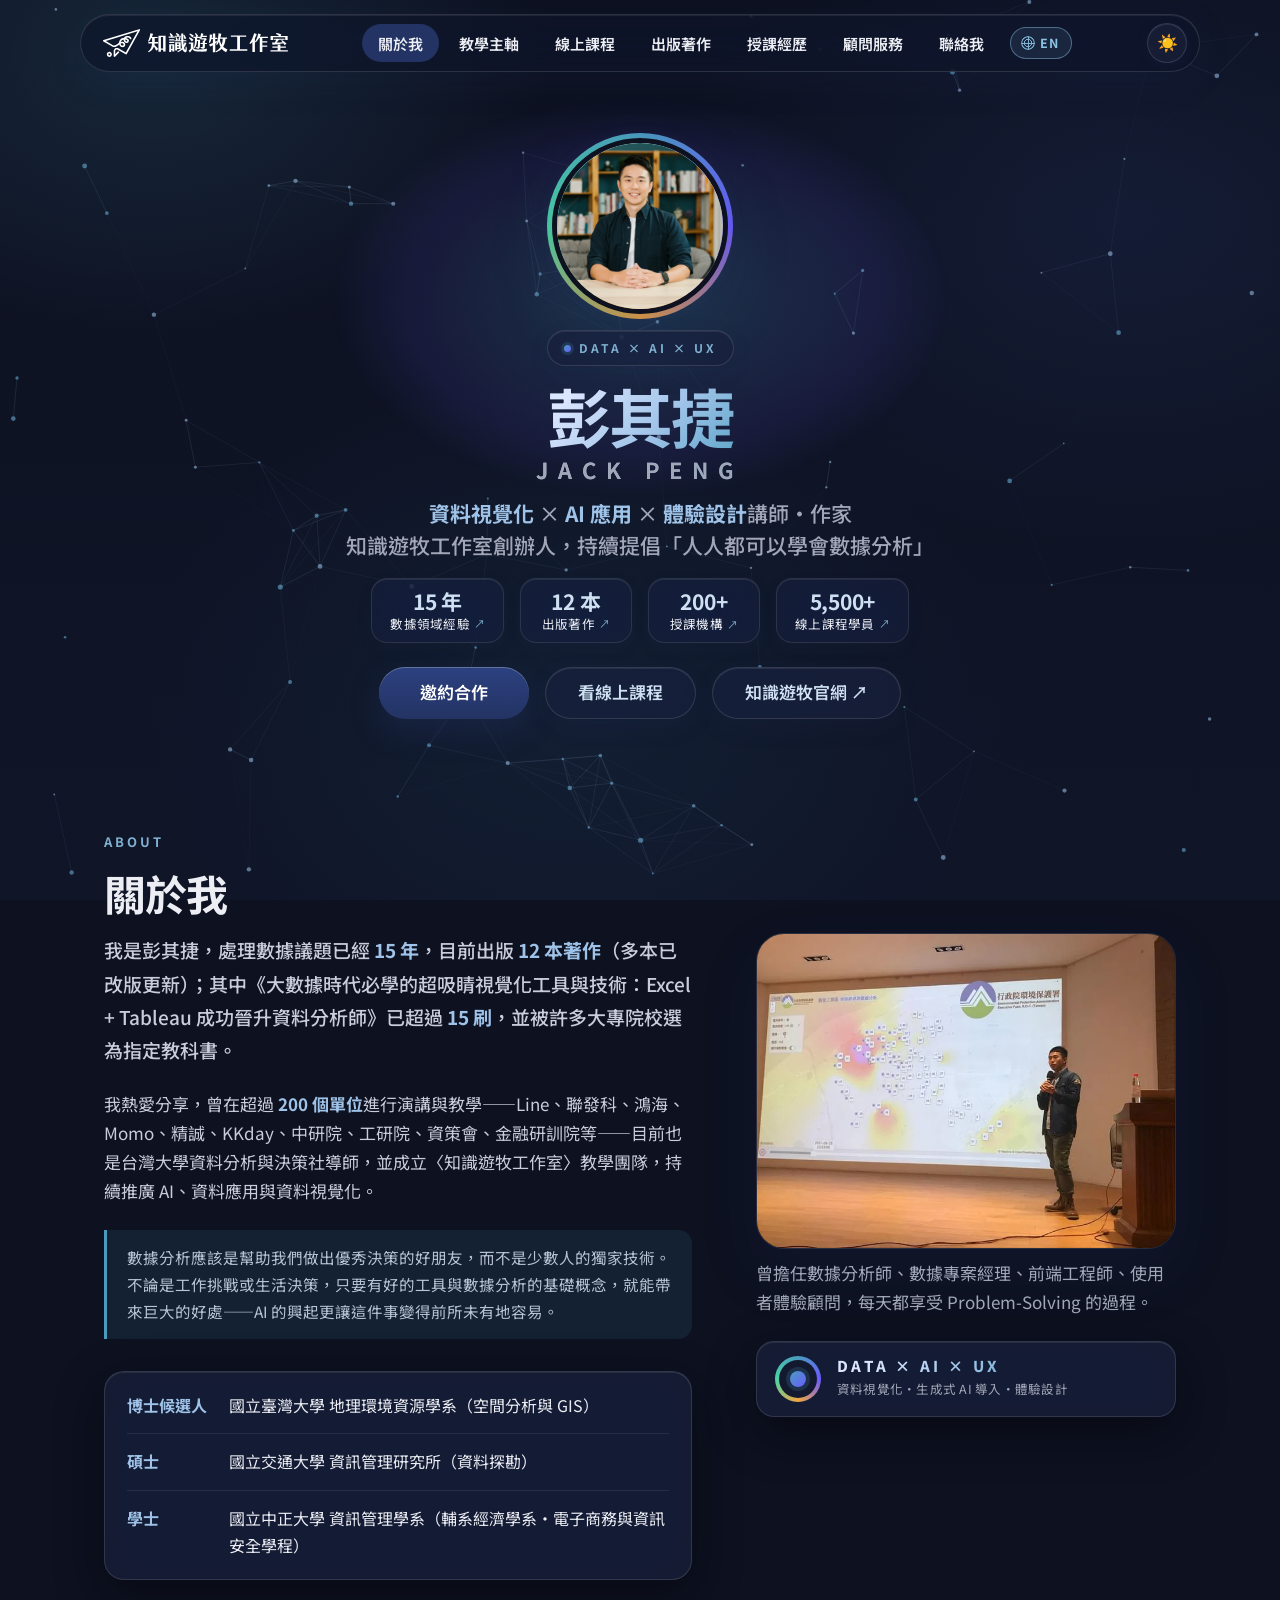
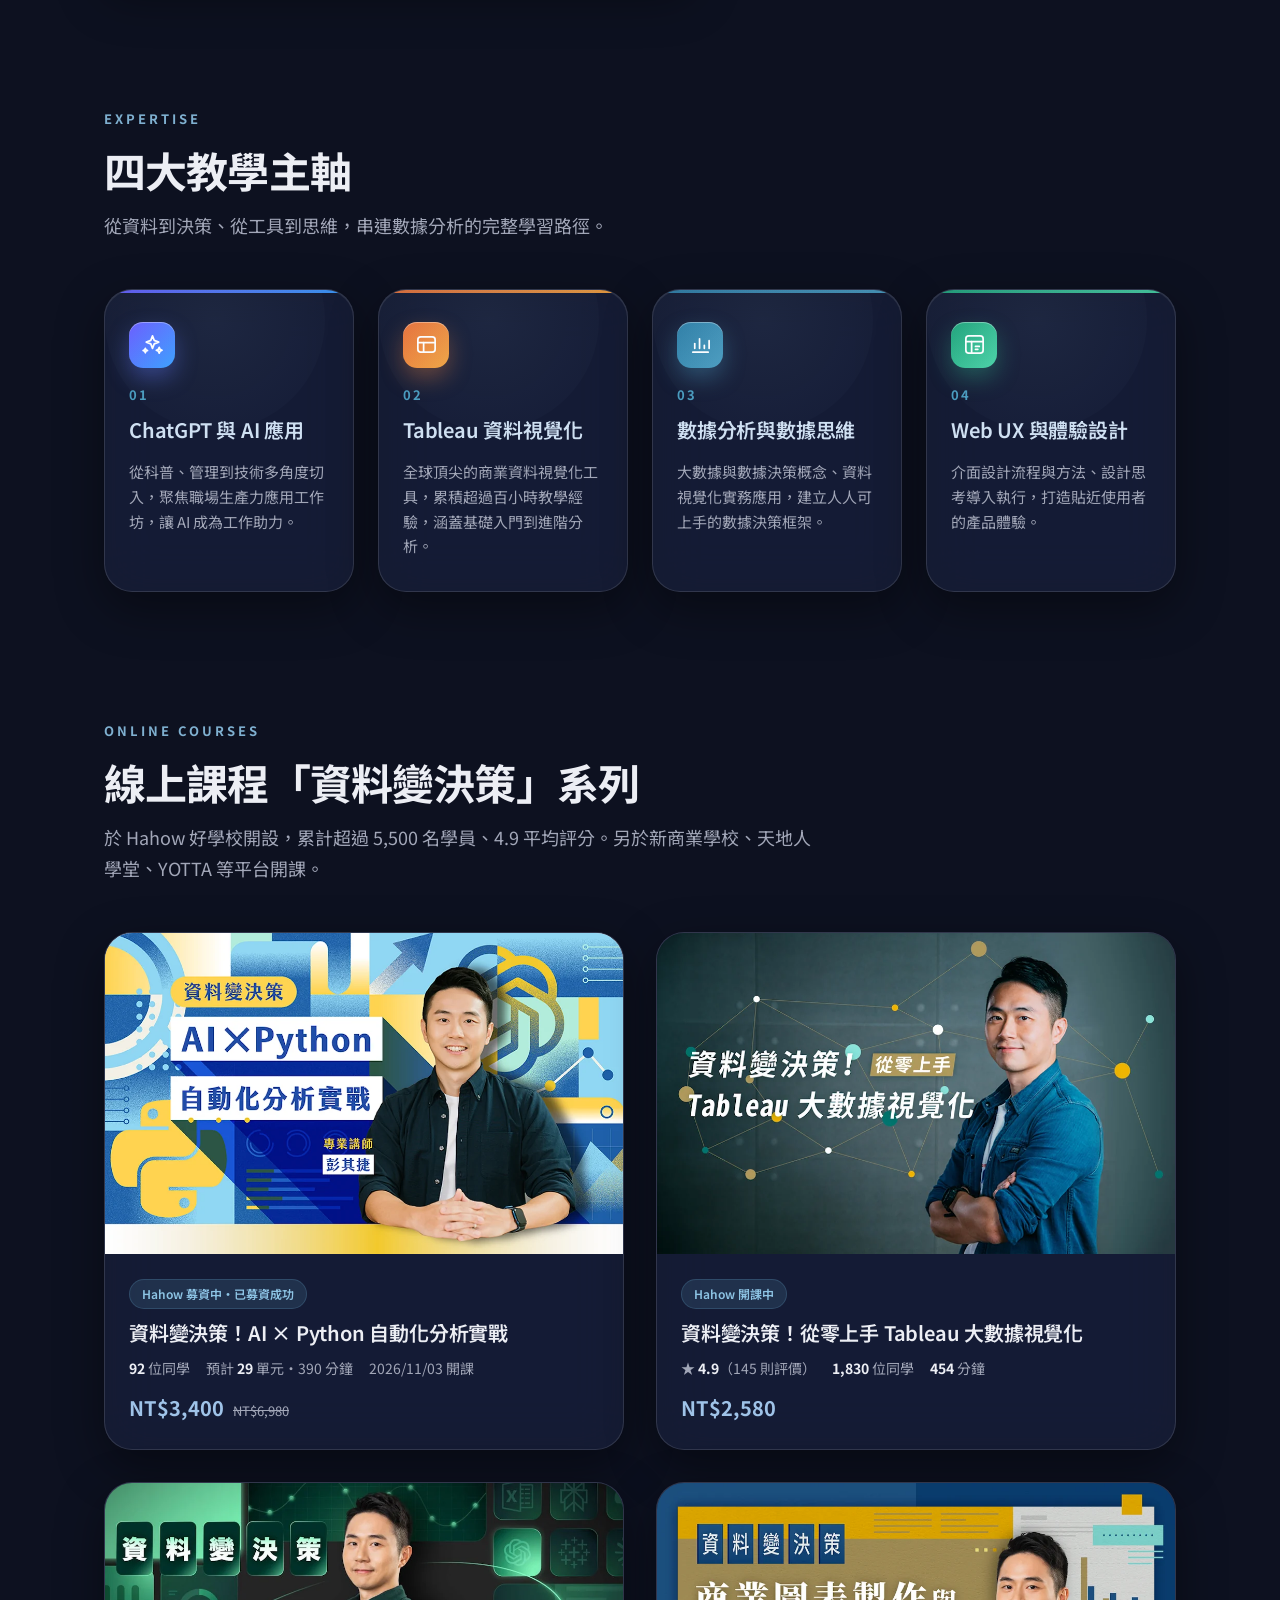
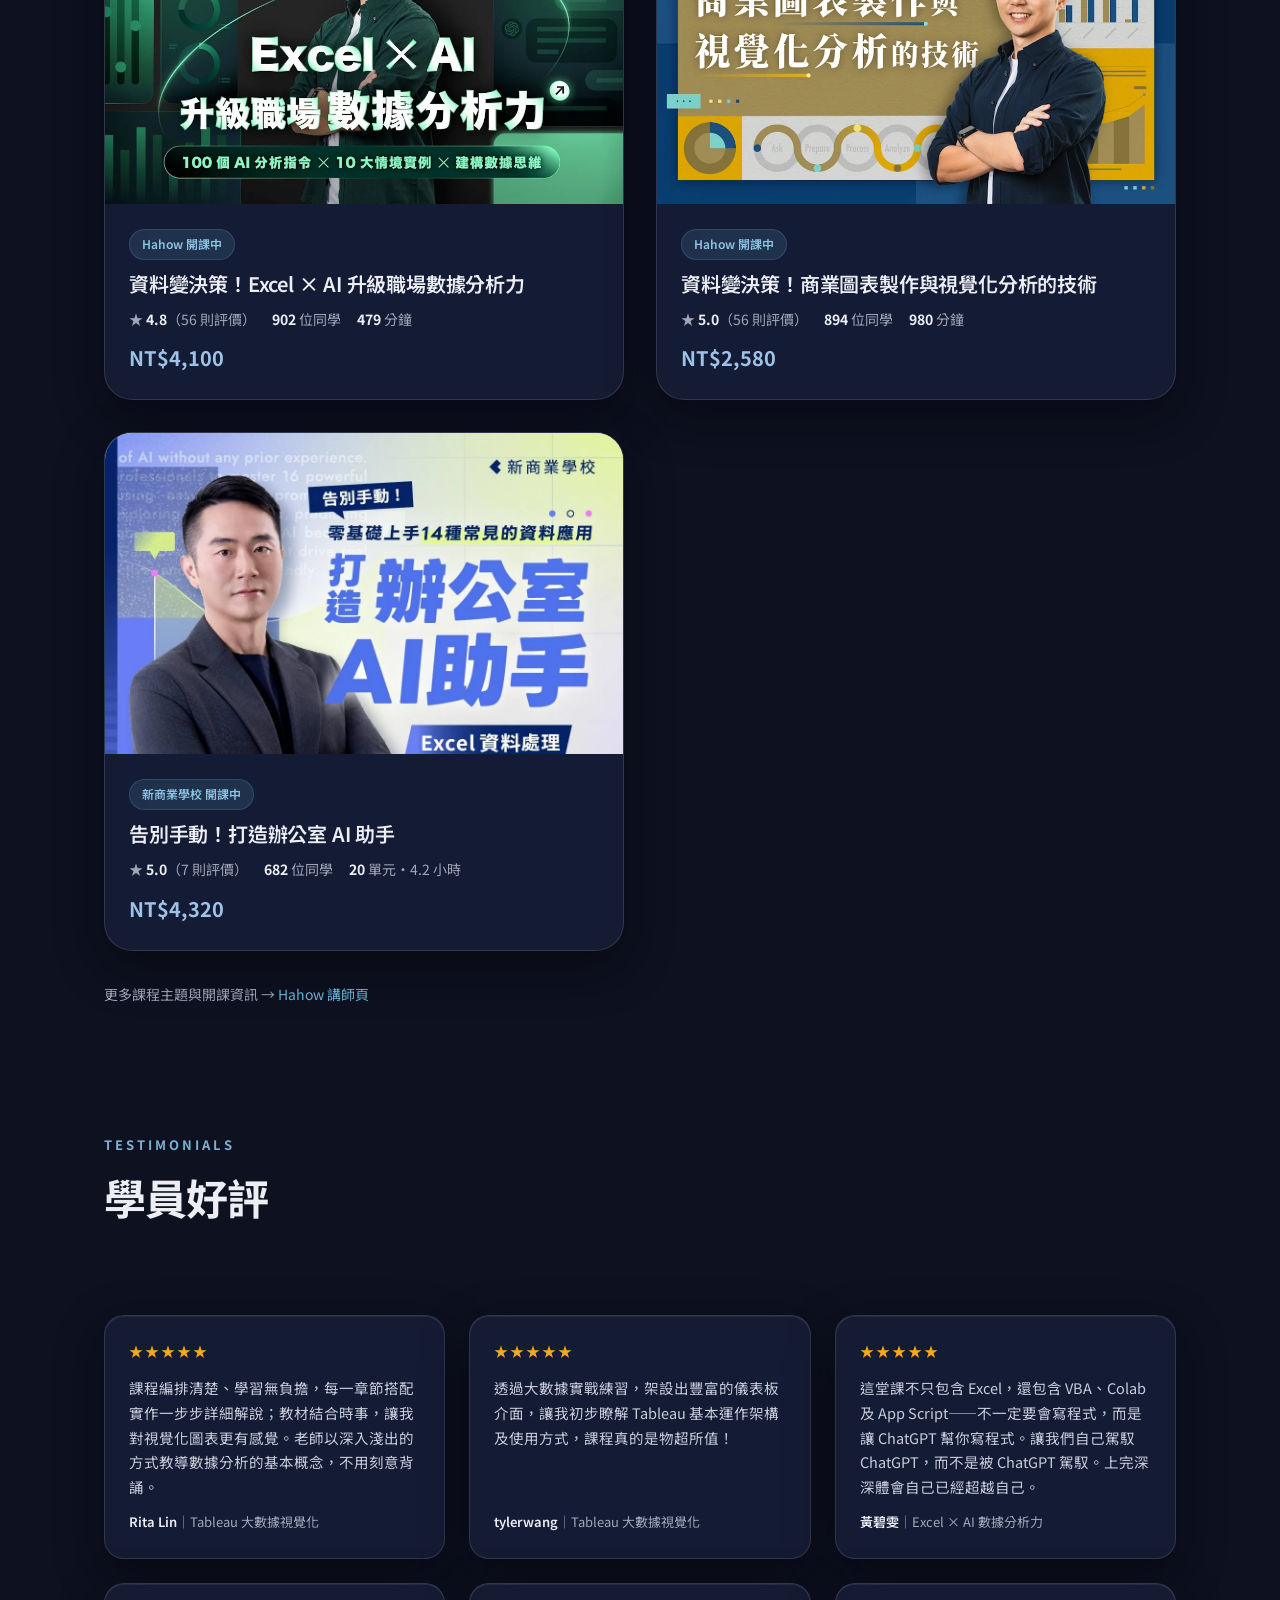
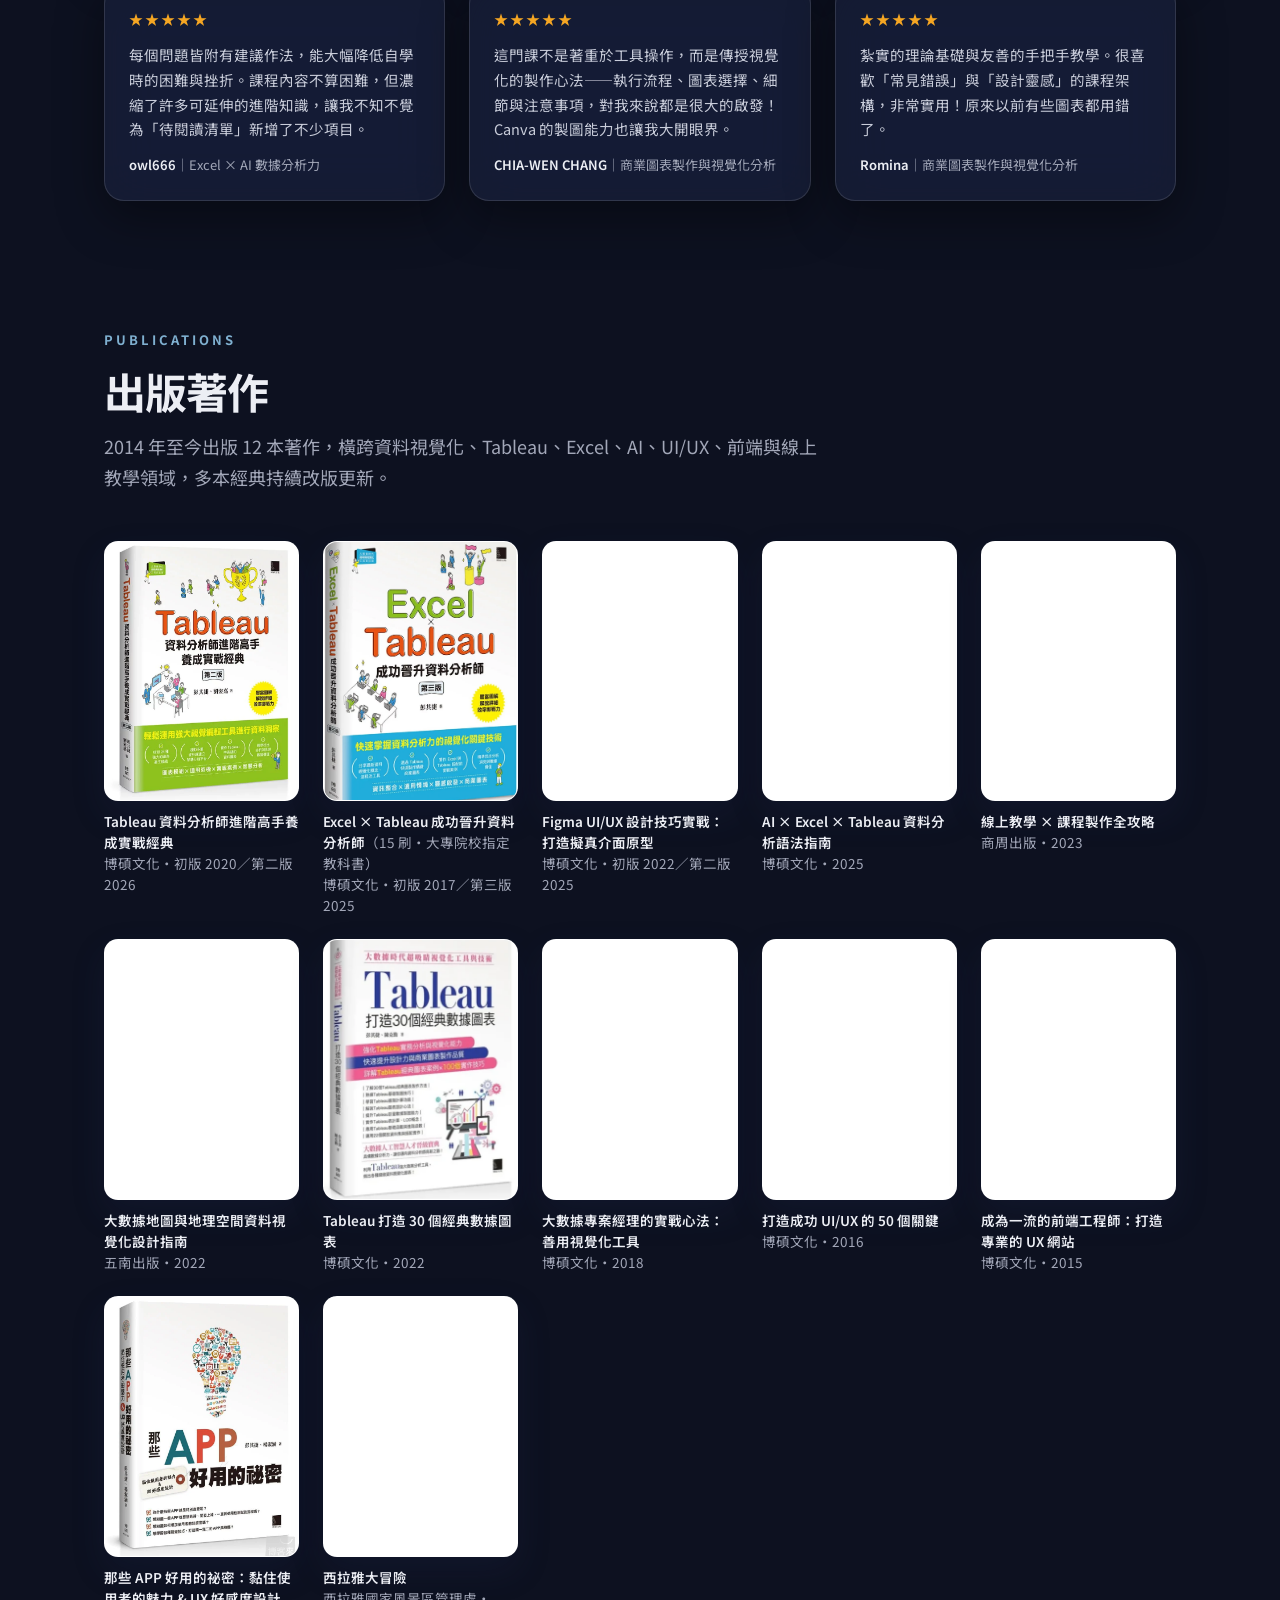
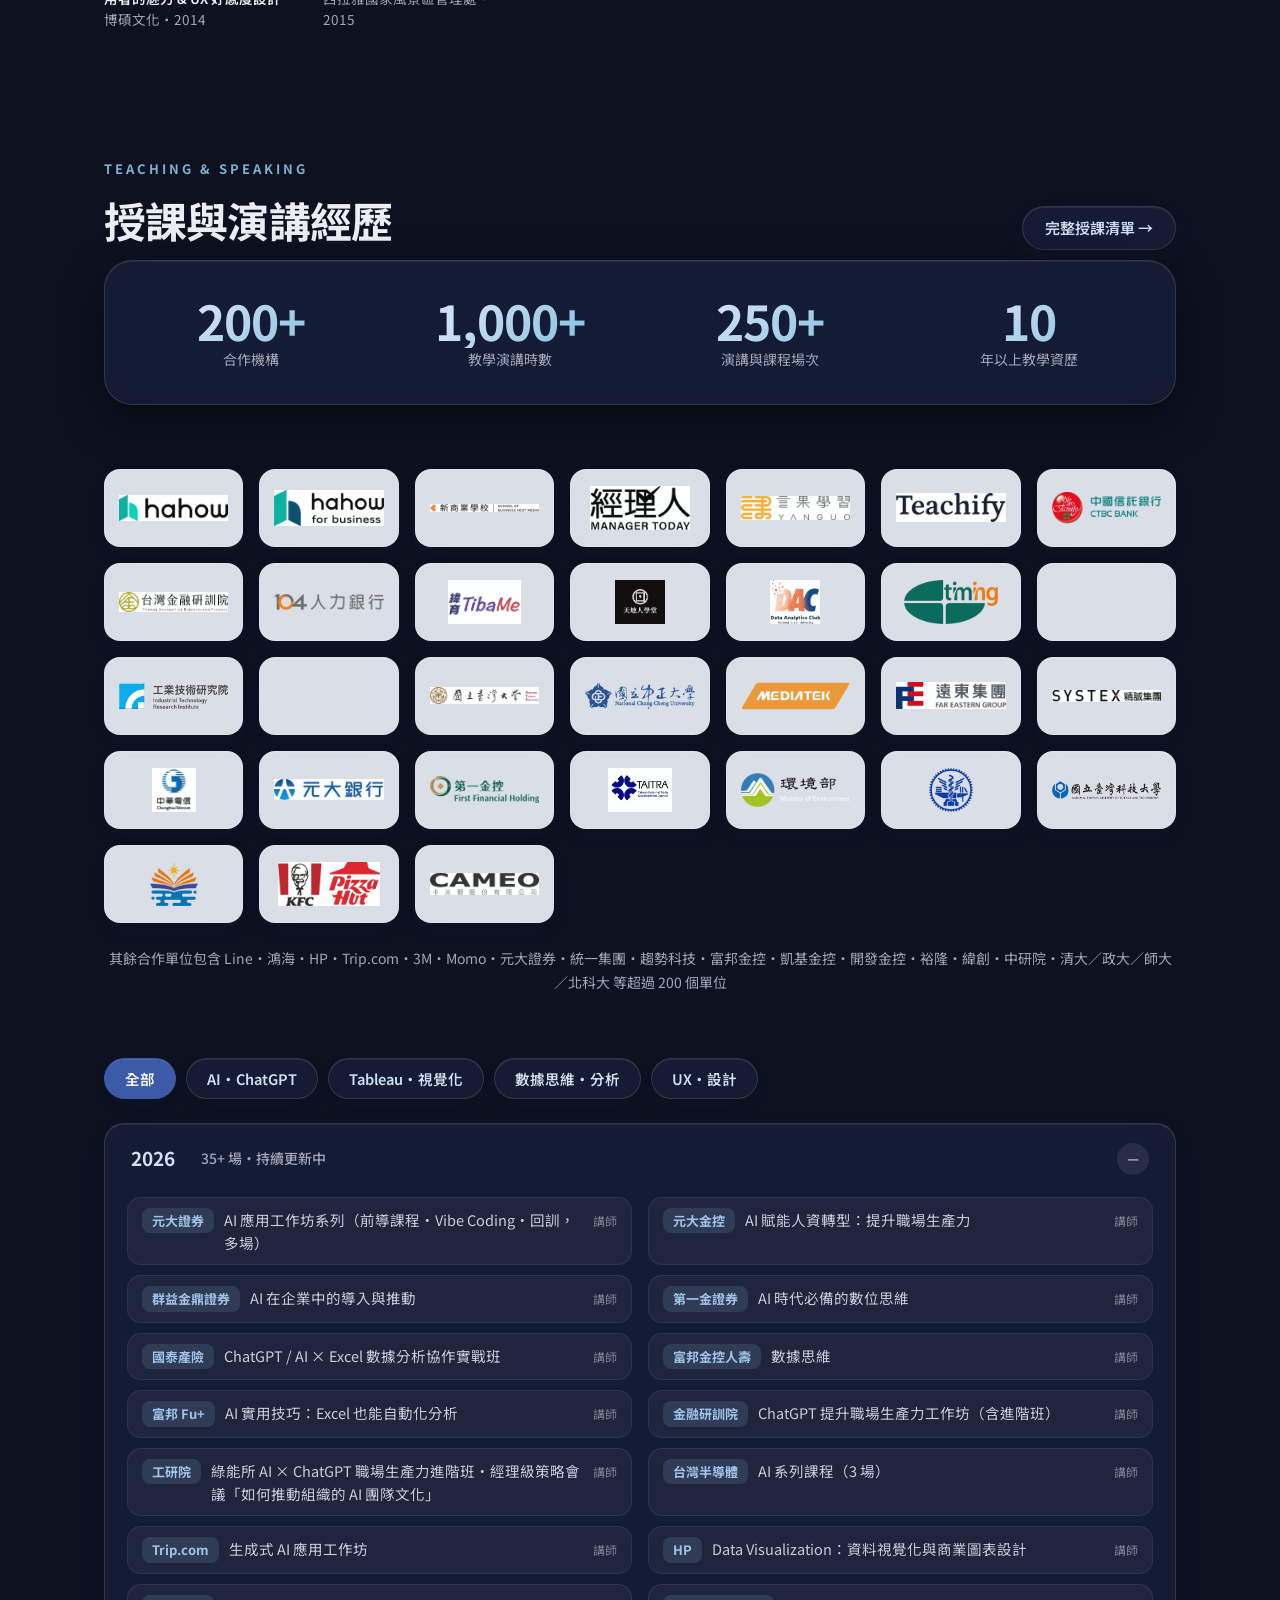
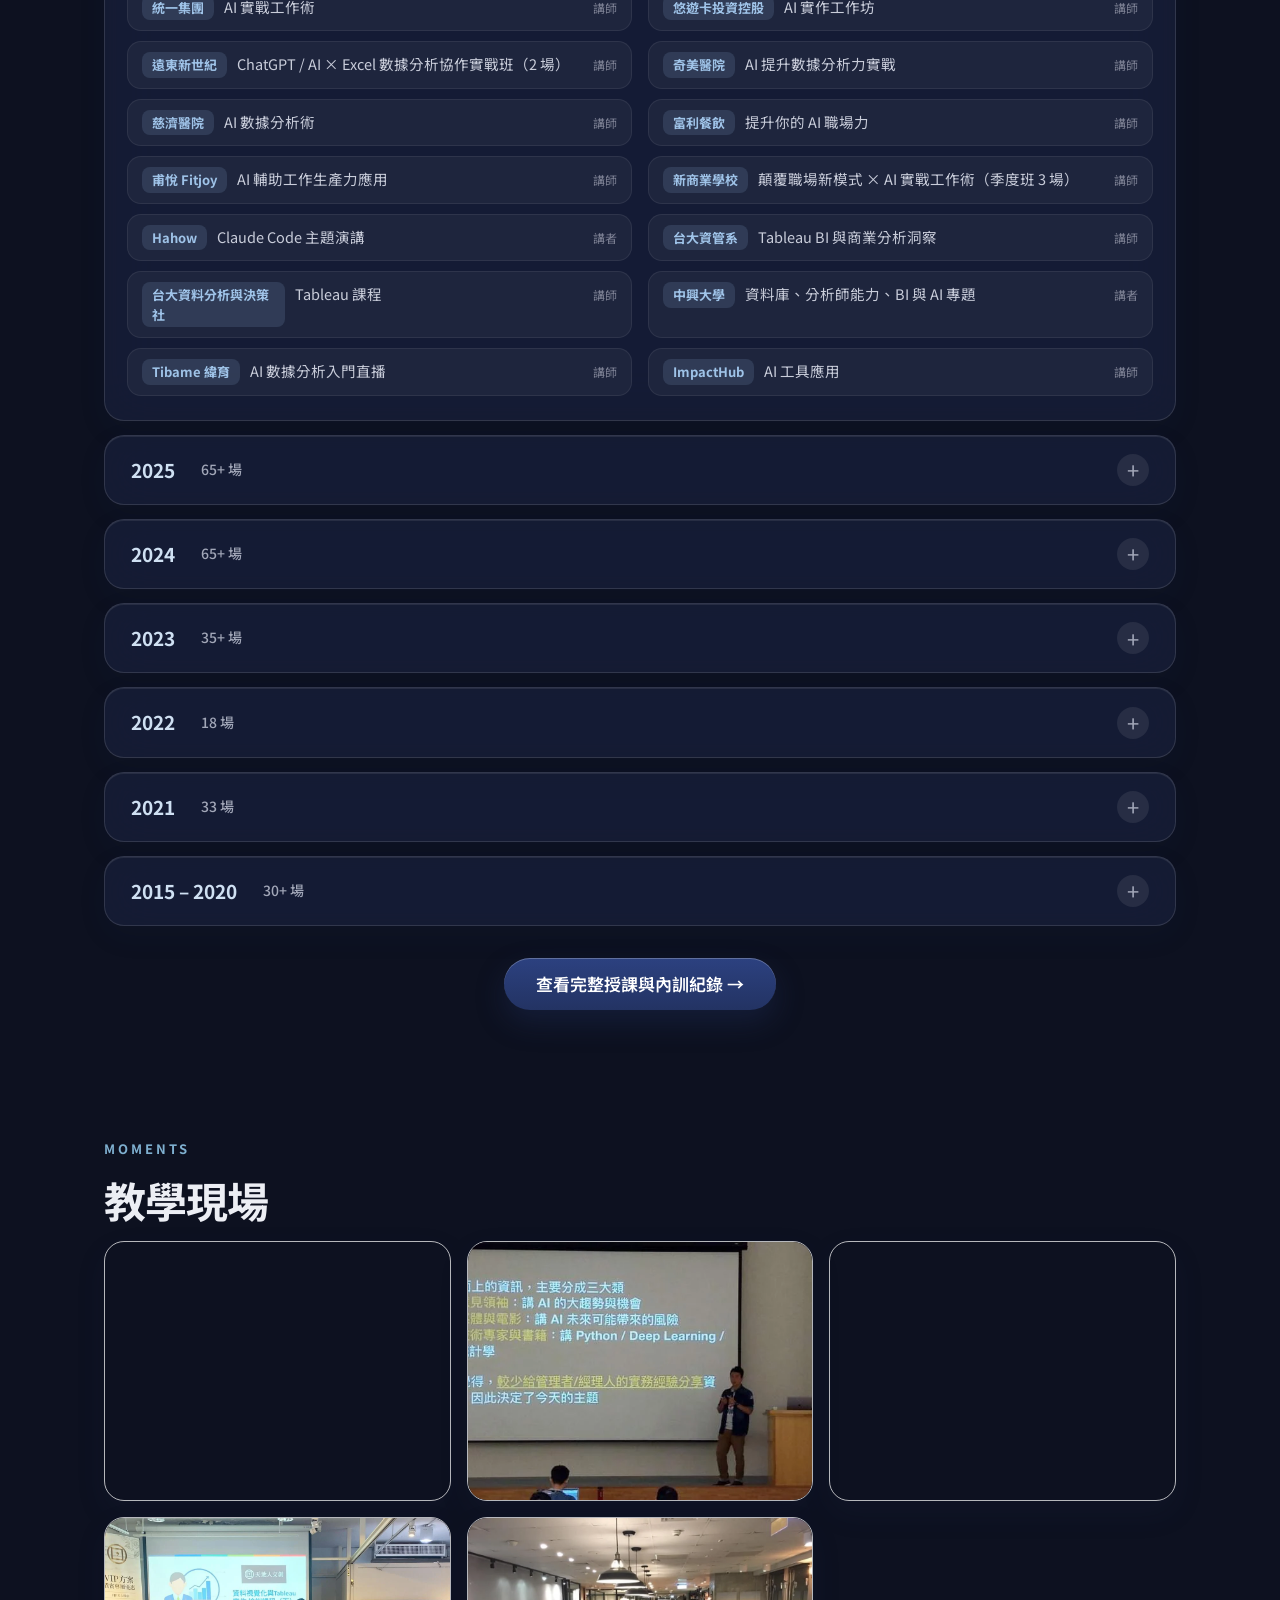
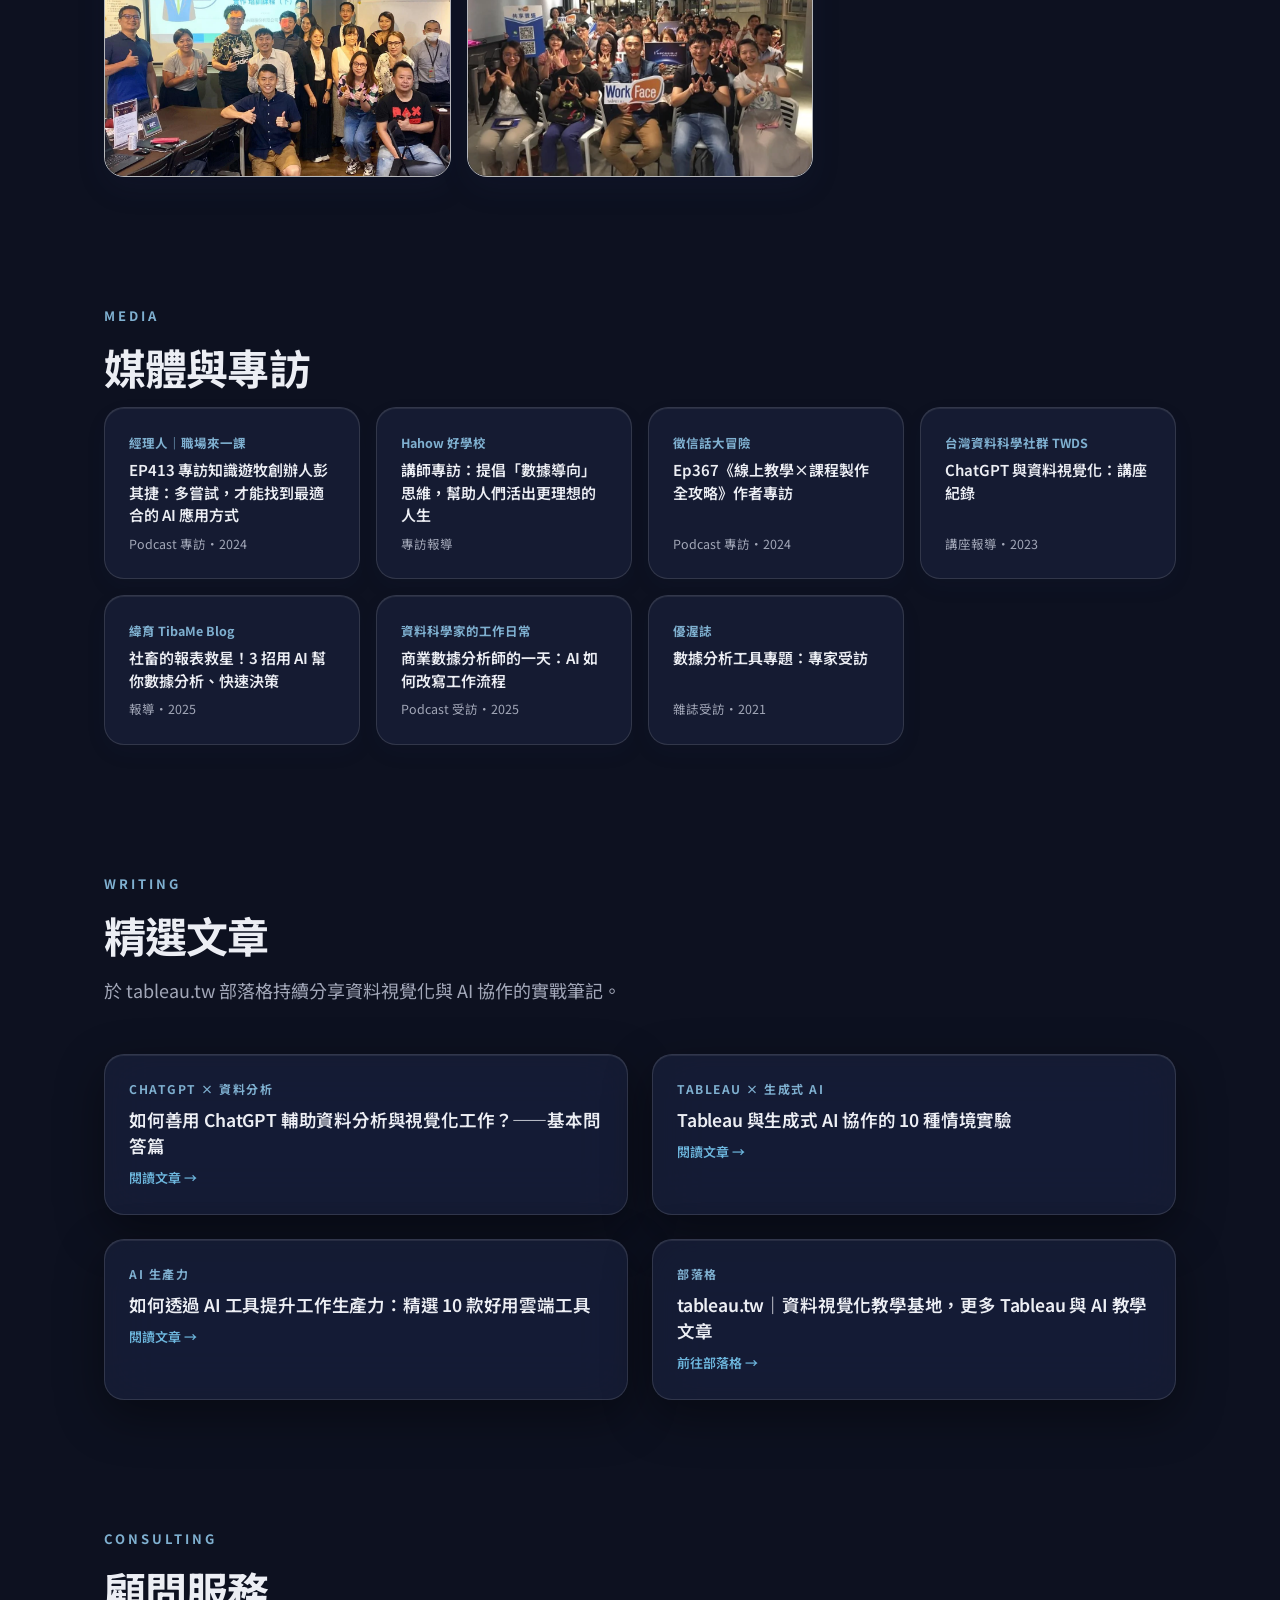
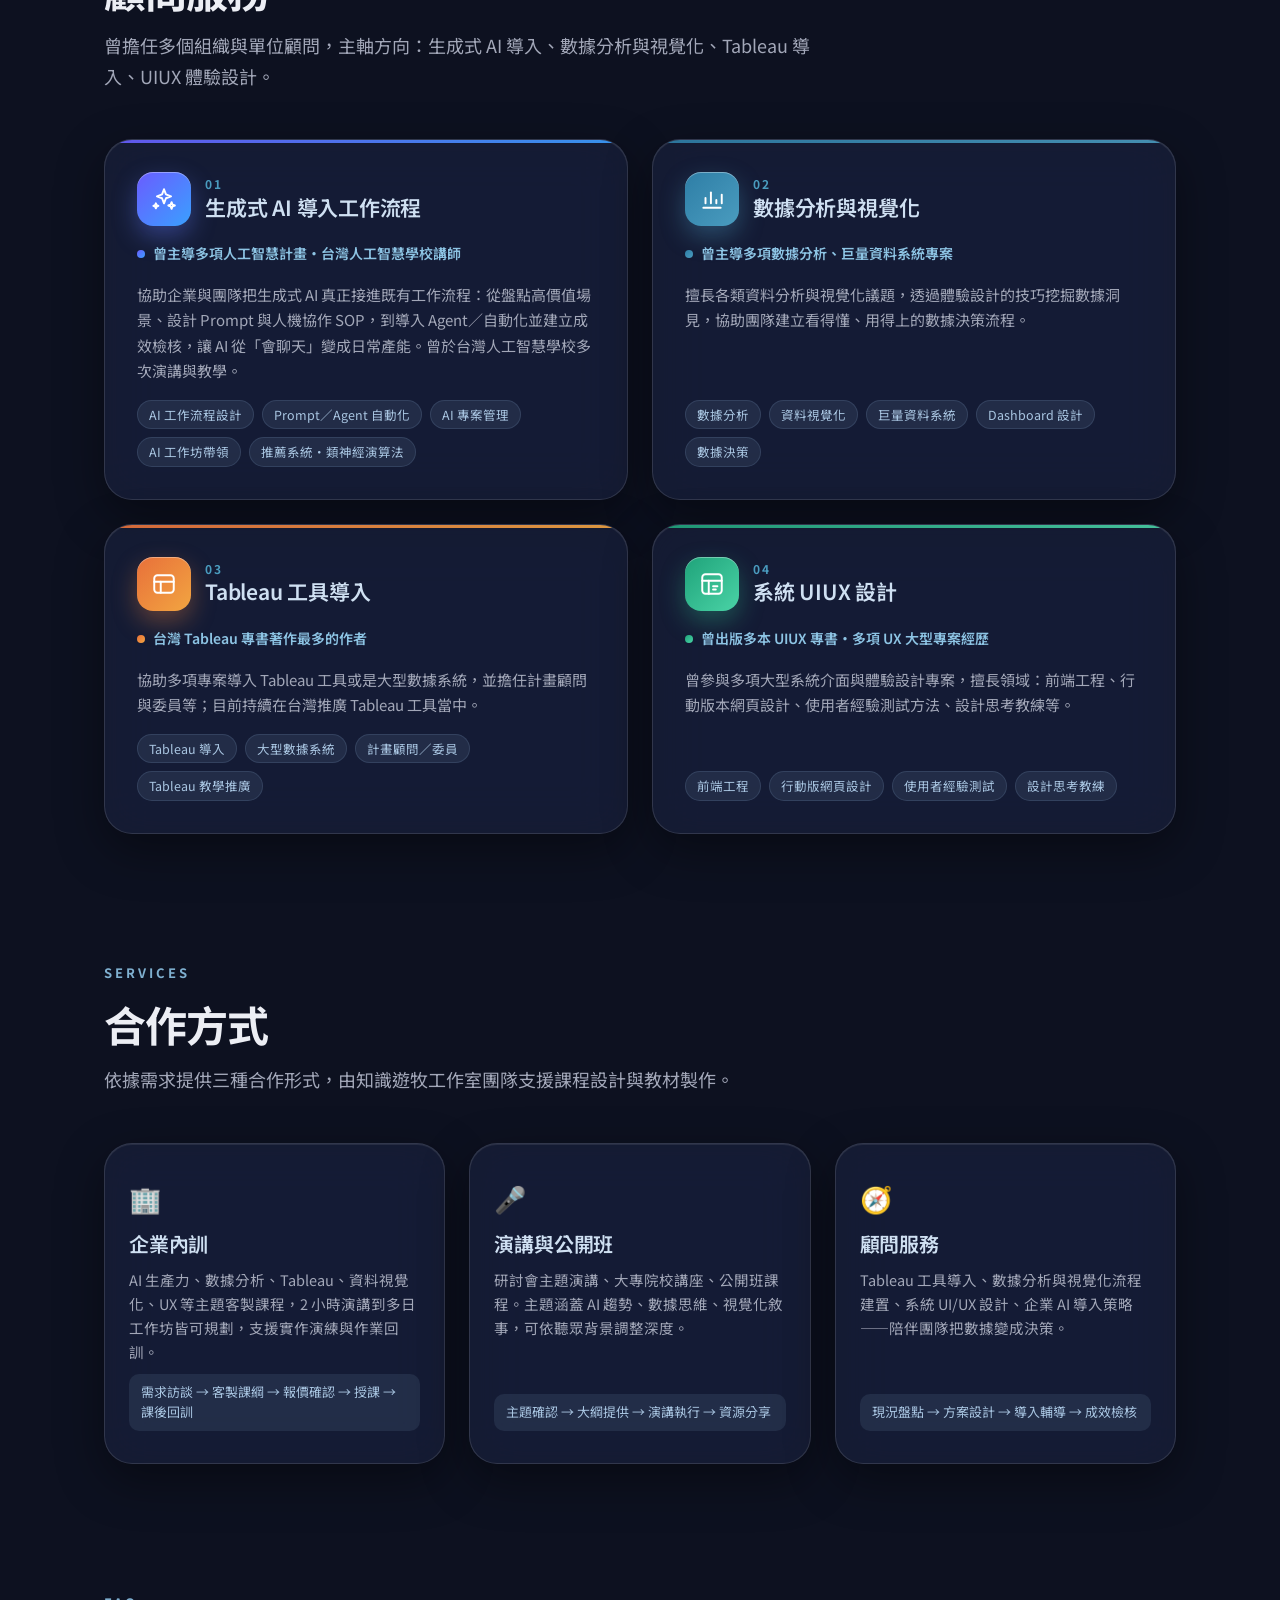
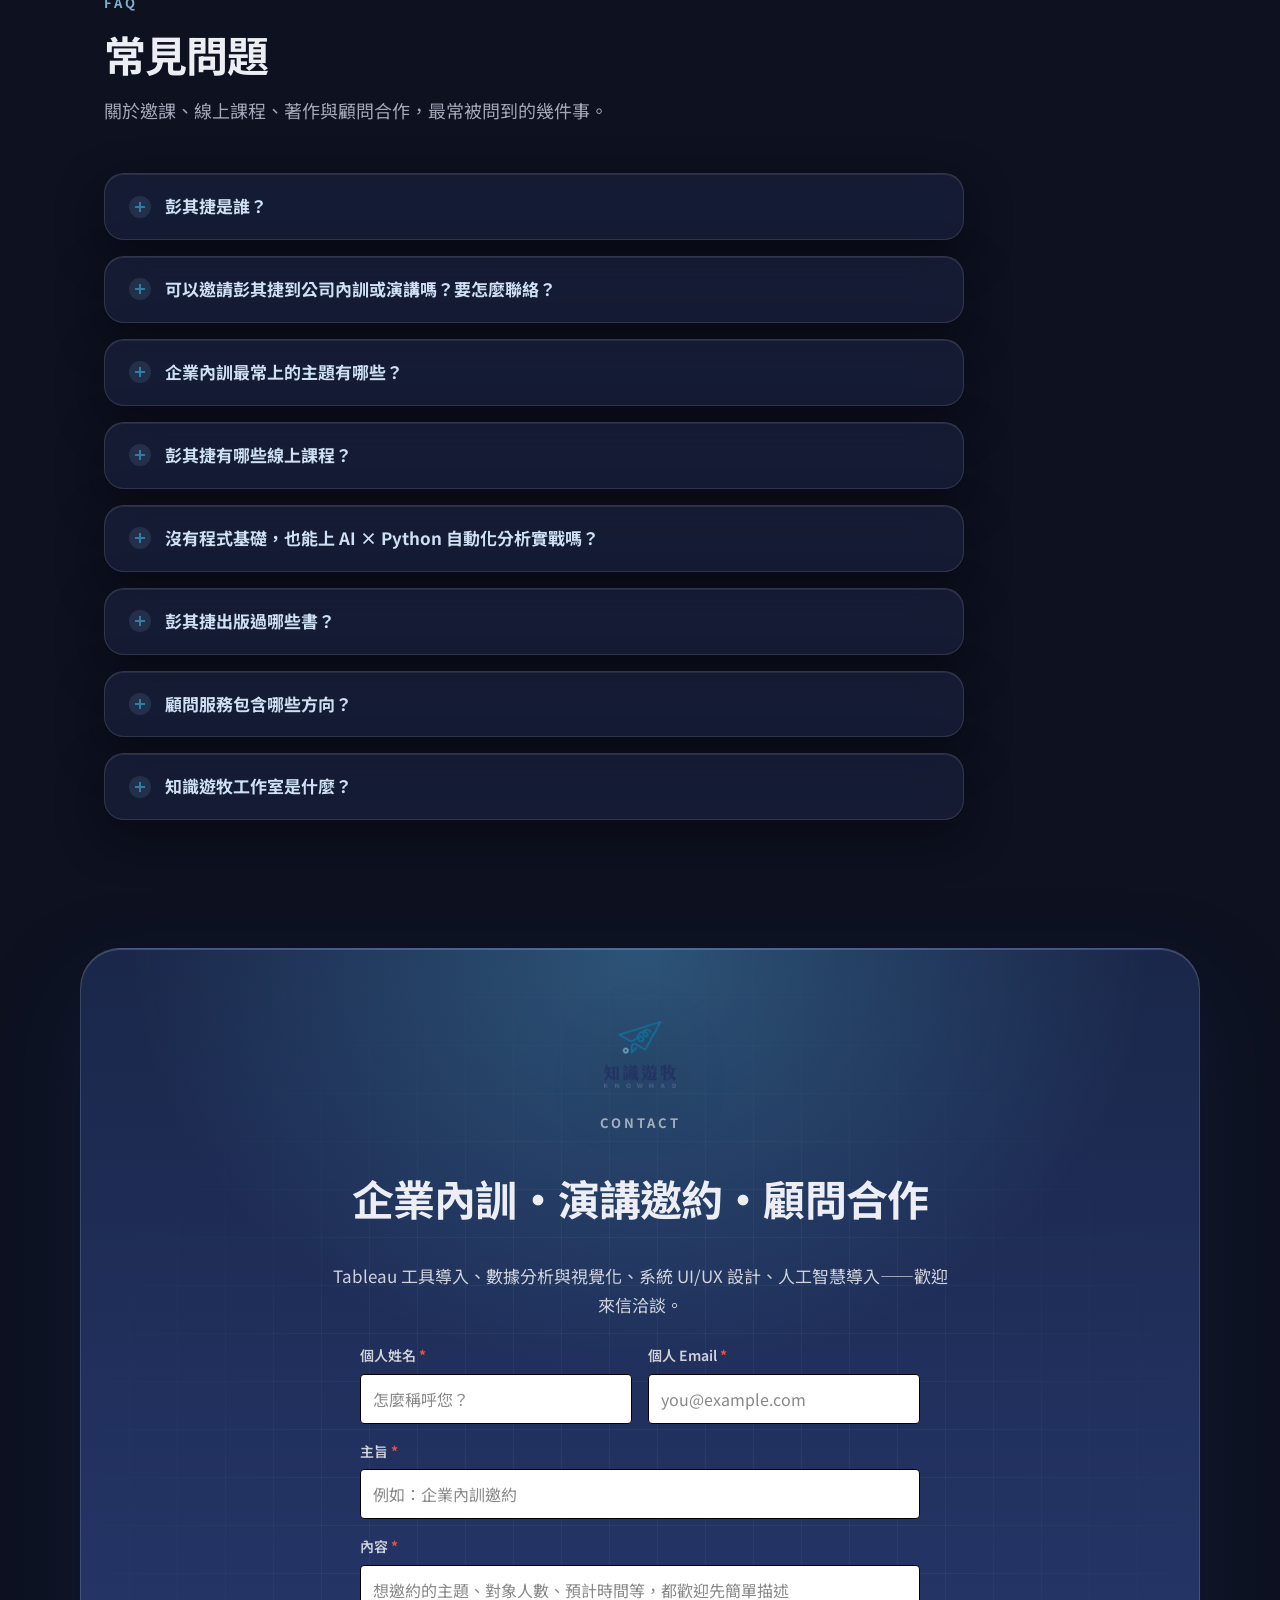
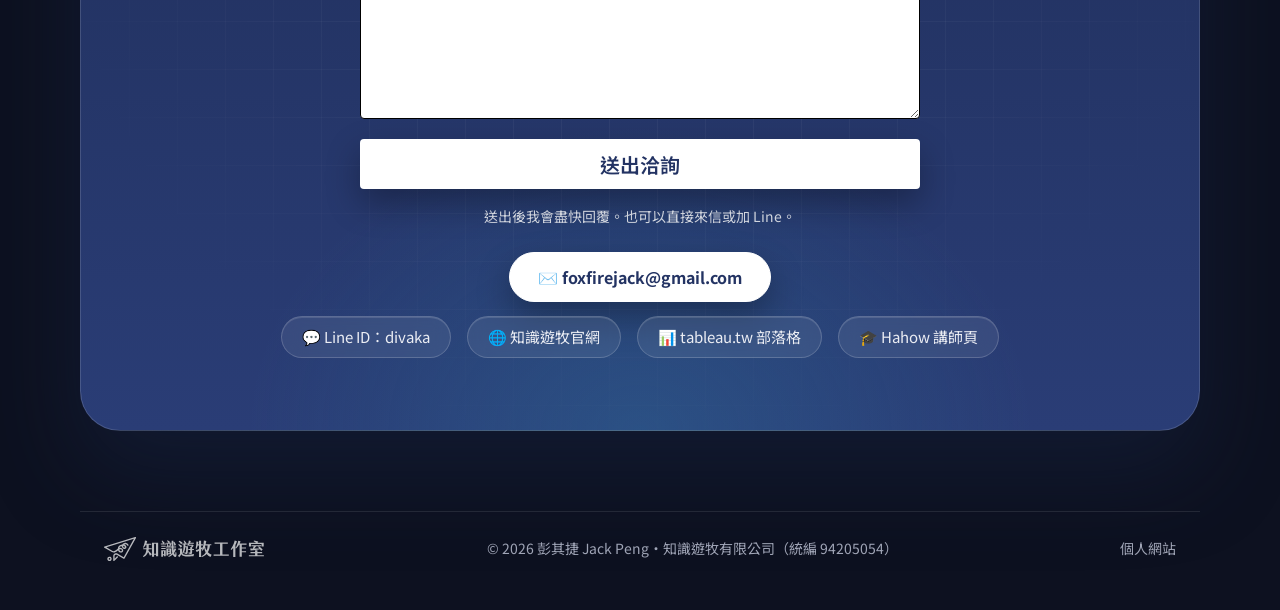
==== index.html @ e30228a9 "新增聯絡表單功能，直接透過 JavaScript 呼叫 API 寄信，無需 Google Apps Script 部署。更新 CSS 以支援新表單樣式，並更新相關頁面引用的樣式與腳本版本號。" ====
<!DOCTYPE html>
<html lang="zh-Hant">
<head>
<meta charset="UTF-8">
<meta name="viewport" content="width=device-width, initial-scale=1.0">
<!-- Google tag (gtag.js) -->
<script async src="https://www.googletagmanager.com/gtag/js?id=G-7SWWWJFQQ8"></script>
<script>
  window.dataLayer = window.dataLayer || [];
  function gtag(){dataLayer.push(arguments);}
  gtag('js', new Date());
  gtag('config', 'G-7SWWWJFQQ8');
</script>
<title>彭其捷 Jack Peng｜資料視覺化 × AI × UX 講師・作家</title>
<meta name="description" content="彭其捷（Jack Peng）— 處理數據議題 15 年，出版 12 本著作，超過 200 個單位授課經驗。專長：Tableau 資料視覺化、ChatGPT 與 AI 應用、數據思維、UI/UX 體驗設計。知識遊牧工作室創辦人。">
<meta property="og:type" content="profile">
<meta property="og:title" content="彭其捷 Jack Peng｜資料視覺化 × AI × UX 講師・作家">
<meta property="og:description" content="處理數據議題 15 年、12 本著作、200+ 單位授課、5,500+ 線上學員。Tableau 資料視覺化／ChatGPT 與 AI 應用／數據思維／UX 體驗設計。">
<meta property="og:url" content="https://www.visualization.tw/">
<meta property="og:image" content="https://www.visualization.tw/assets/og-image.jpg">
<meta name="twitter:card" content="summary_large_image">
<meta property="og:locale" content="zh_TW">
<meta property="og:site_name" content="彭其捷 Jack Peng｜visualization.tw">
<meta name="author" content="彭其捷 Jack Peng">
<meta name="msvalidate.01" content="72439CE0E3CD36F746FCB5A0C2569B70">
<meta name="robots" content="index, follow, max-snippet:-1, max-image-preview:large, max-video-preview:-1">
<link rel="canonical" href="https://www.visualization.tw/">
<link rel="alternate" hreflang="zh-Hant" href="https://www.visualization.tw/">
<link rel="alternate" hreflang="en" href="https://www.visualization.tw/en/">
<link rel="alternate" hreflang="x-default" href="https://www.visualization.tw/">
<link rel="alternate" type="text/plain" href="https://www.visualization.tw/llms.txt" title="llms.txt">
<meta name="twitter:title" content="彭其捷 Jack Peng｜資料視覺化 × AI × UX 講師・作家">
<meta name="twitter:image" content="https://www.visualization.tw/assets/og-image.jpg">
<link rel="icon" href="Logo/方-知識遊牧.png">
<link rel="preconnect" href="https://fonts.googleapis.com">
<link rel="preconnect" href="https://fonts.gstatic.com" crossorigin>
<link href="https://fonts.googleapis.com/css2?family=Noto+Sans+TC:wght@400;500;600;700&display=swap" rel="stylesheet">
<script>
(function(){
  const saved = localStorage.getItem('theme');
  const theme = saved || 'dark';
  document.documentElement.setAttribute('data-theme', theme);
  addEventListener('DOMContentLoaded', () => {
    const btn = document.getElementById('theme-toggle');
    const sync = () => { btn.textContent = document.documentElement.getAttribute('data-theme') === 'dark' ? '☀️' : '🌙'; };
    sync();
    btn.addEventListener('click', () => {
      const next = document.documentElement.getAttribute('data-theme') === 'dark' ? 'light' : 'dark';
      document.documentElement.setAttribute('data-theme', next);
      localStorage.setItem('theme', next);
      sync();
      dispatchEvent(new Event('resize'));
    });
  });
})();
</script>
<link rel="stylesheet" href="assets/css/site.css?v=20260829a">
<script type="application/ld+json">
{
 "@context": "https://schema.org",
 "@graph": [
  {
   "@type": "WebSite",
   "@id": "https://www.visualization.tw/#website",
   "url": "https://www.visualization.tw/",
   "name": "彭其捷 Jack Peng｜visualization.tw",
   "inLanguage": "zh-Hant",
   "publisher": {
    "@id": "https://www.visualization.tw/#person"
   }
  },
  {
   "@type": "ProfilePage",
   "@id": "https://www.visualization.tw/#webpage",
   "url": "https://www.visualization.tw/",
   "name": "彭其捷 Jack Peng｜資料視覺化 × AI × UX 講師・作家",
   "isPartOf": {
    "@id": "https://www.visualization.tw/#website"
   },
   "about": {
    "@id": "https://www.visualization.tw/#person"
   },
   "mainEntity": {
    "@id": "https://www.visualization.tw/#person"
   },
   "inLanguage": "zh-Hant",
   "dateCreated": "2026-08-02T00:00:00+08:00",
   "datePublished": "2026-08-02T00:00:00+08:00",
   "dateModified": "2026-08-24T17:56:48+08:00"
  },
  {
   "@type": "Person",
   "@id": "https://www.visualization.tw/#person",
   "name": "彭其捷",
   "alternateName": [
    "Jack Peng",
    "Chi-Chieh Peng",
    "foxfirejack"
   ],
   "url": "https://www.visualization.tw/",
   "image": "https://www.visualization.tw/assets/img/profile.webp",
   "email": "mailto:foxfirejack@gmail.com",
   "jobTitle": [
    "講師",
    "作家",
    "顧問",
    "知識遊牧工作室創辦人"
   ],
   "description": "台灣的資料視覺化、生成式 AI 應用與 UI/UX 體驗設計講師兼作家，知識遊牧工作室創辦人。處理數據議題 15 年，出版 12 本著作，曾在超過 200 個單位授課與演講，Hahow 線上課程累計超過 5,500 名學員。",
   "knowsAbout": [
    "資料視覺化",
    "Tableau",
    "ChatGPT",
    "生成式 AI",
    "AI 工作流程導入",
    "Python 資料分析",
    "Excel 數據分析",
    "數據思維",
    "商業圖表",
    "UI/UX 設計",
    "Figma",
    "設計思考",
    "GIS 地理空間資料視覺化"
   ],
   "knowsLanguage": [
    "zh-Hant",
    "en"
   ],
   "nationality": {
    "@type": "Country",
    "name": "Taiwan"
   },
   "worksFor": {
    "@id": "https://www.visualization.tw/#org"
   },
   "founder": {
    "@id": "https://www.visualization.tw/#org"
   },
   "alumniOf": [
    {
     "@type": "CollegeOrUniversity",
     "name": "國立臺灣大學",
     "department": "地理環境資源學系"
    },
    {
     "@type": "CollegeOrUniversity",
     "name": "國立交通大學",
     "department": "資訊管理研究所"
    },
    {
     "@type": "CollegeOrUniversity",
     "name": "國立中正大學",
     "department": "資訊管理學系（輔系經濟學系、電子商務與資訊安全學程）"
    }
   ],
   "sameAs": [
    "https://knowmad.tw/",
    "https://www.tableau.tw/",
    "https://hahow.in/@foxfirejack",
    "https://www.books.com.tw/products/0011038313",
    "https://biz-online.bnextmedia.com.tw/courses/office-ai-assistant"
   ]
  },
  {
   "@type": "Organization",
   "@id": "https://www.visualization.tw/#org",
   "name": "知識遊牧工作室",
   "alternateName": "Knowmad Studio",
   "url": "https://knowmad.tw/",
   "founder": {
    "@id": "https://www.visualization.tw/#person"
   },
   "email": "mailto:foxfirejack@gmail.com",
   "areaServed": "TW",
   "description": "彭其捷成立的教學團隊，提供企業內訓、演講、顧問與線上課程製作，推廣 AI、資料應用與資料視覺化。"
  },
  {
   "@type": "ItemList",
   "@id": "https://www.visualization.tw/#courses",
   "name": "彭其捷線上課程",
   "itemListElement": [
    {
     "@type": "ListItem",
     "position": 1,
     "item": {
      "@type": "Course",
      "name": "資料變決策！AI × Python 自動化分析實戰",
      "url": "https://hahow.in/cr/ai-python",
      "description": "以 AI 生成 Python 程式碼完成資料處理、視覺化、EDA、RFM、漏斗、迴歸與 K-Means 商業分析，零程式基礎可上。",
      "provider": {
       "@type": "Organization",
       "name": "Hahow 好學校"
      },
      "instructor": {
       "@id": "https://www.visualization.tw/#person"
      },
      "inLanguage": "zh-Hant",
      "hasCourseInstance": {
       "@type": "CourseInstance",
       "courseMode": "online",
       "courseWorkload": "PT6H30M"
      }
     }
    },
    {
     "@type": "ListItem",
     "position": 2,
     "item": {
      "@type": "Course",
      "name": "資料變決策！從零上手 Tableau 大數據視覺化",
      "url": "https://hahow.in/cr/data-tableau",
      "description": "Tableau 從基礎到進階的商業資料視覺化實戰。",
      "provider": {
       "@type": "Organization",
       "name": "Hahow 好學校"
      },
      "instructor": {
       "@id": "https://www.visualization.tw/#person"
      },
      "inLanguage": "zh-Hant",
      "aggregateRating": {
       "@type": "AggregateRating",
       "ratingValue": 4.9,
       "reviewCount": 145,
       "bestRating": 5
      },
      "hasCourseInstance": {
       "@type": "CourseInstance",
       "courseMode": "online",
       "courseWorkload": "PT6H30M"
      }
     }
    },
    {
     "@type": "ListItem",
     "position": 3,
     "item": {
      "@type": "Course",
      "name": "資料變決策！Excel × AI 升級職場數據分析力",
      "url": "https://hahow.in/cr/chatgpt-data",
      "description": "用 ChatGPT／AI 搭配 Excel 完成職場數據分析。",
      "provider": {
       "@type": "Organization",
       "name": "Hahow 好學校"
      },
      "instructor": {
       "@id": "https://www.visualization.tw/#person"
      },
      "inLanguage": "zh-Hant",
      "aggregateRating": {
       "@type": "AggregateRating",
       "ratingValue": 4.8,
       "reviewCount": 56,
       "bestRating": 5
      },
      "hasCourseInstance": {
       "@type": "CourseInstance",
       "courseMode": "online",
       "courseWorkload": "PT6H30M"
      }
     }
    },
    {
     "@type": "ListItem",
     "position": 4,
     "item": {
      "@type": "Course",
      "name": "資料變決策！商業圖表製作與視覺化分析的技術",
      "url": "https://hahow.in/cr/data-viz",
      "description": "商業圖表製作、視覺化分析與用數據說故事。",
      "provider": {
       "@type": "Organization",
       "name": "Hahow 好學校"
      },
      "instructor": {
       "@id": "https://www.visualization.tw/#person"
      },
      "inLanguage": "zh-Hant",
      "aggregateRating": {
       "@type": "AggregateRating",
       "ratingValue": 5.0,
       "reviewCount": 56,
       "bestRating": 5
      },
      "hasCourseInstance": {
       "@type": "CourseInstance",
       "courseMode": "online",
       "courseWorkload": "PT6H30M"
      }
     }
    },
    {
     "@type": "ListItem",
     "position": 5,
     "item": {
      "@type": "Course",
      "name": "告別手動！打造辦公室 AI 助手",
      "url": "https://biz-online.bnextmedia.com.tw/courses/office-ai-assistant",
      "description": "打造辦公室 AI 助手，把重複工作自動化。",
      "provider": {
       "@type": "Organization",
       "name": "新商業學校"
      },
      "instructor": {
       "@id": "https://www.visualization.tw/#person"
      },
      "inLanguage": "zh-Hant",
      "aggregateRating": {
       "@type": "AggregateRating",
       "ratingValue": 5.0,
       "reviewCount": 7,
       "bestRating": 5
      },
      "hasCourseInstance": {
       "@type": "CourseInstance",
       "courseMode": "online",
       "courseWorkload": "PT6H30M"
      }
     }
    }
   ]
  },
  {
   "@type": "ItemList",
   "@id": "https://www.visualization.tw/#books",
   "name": "彭其捷出版著作",
   "itemListElement": [
    {
     "@type": "ListItem",
     "position": 1,
     "item": {
      "@type": "Book",
      "name": "Tableau 資料分析師進階高手養成實戰經典（第二版）",
      "url": "https://www.books.com.tw/products/0011058475",
      "author": {
       "@id": "https://www.visualization.tw/#person"
      },
      "inLanguage": "zh-Hant"
     }
    },
    {
     "@type": "ListItem",
     "position": 2,
     "item": {
      "@type": "Book",
      "name": "大數據時代必學的超吸睛視覺化工具與技術：Excel + Tableau 成功晉升資料分析師（第三版）",
      "url": "https://www.books.com.tw/products/0011038313",
      "author": {
       "@id": "https://www.visualization.tw/#person"
      },
      "inLanguage": "zh-Hant"
     }
    },
    {
     "@type": "ListItem",
     "position": 3,
     "item": {
      "@type": "Book",
      "name": "Figma UI/UX 設計技巧實戰：打造擬真介面原型（第二版）",
      "url": "https://www.books.com.tw/products/0011025460",
      "author": {
       "@id": "https://www.visualization.tw/#person"
      },
      "inLanguage": "zh-Hant"
     }
    },
    {
     "@type": "ListItem",
     "position": 4,
     "item": {
      "@type": "Book",
      "name": "AI × Excel × Tableau 資料分析語法指南",
      "url": "https://www.books.com.tw/products/0011016555",
      "author": {
       "@id": "https://www.visualization.tw/#person"
      },
      "inLanguage": "zh-Hant"
     }
    },
    {
     "@type": "ListItem",
     "position": 5,
     "item": {
      "@type": "Book",
      "name": "線上教學 × 課程製作全攻略",
      "url": "https://www.books.com.tw/products/0010978122",
      "author": {
       "@id": "https://www.visualization.tw/#person"
      },
      "inLanguage": "zh-Hant"
     }
    },
    {
     "@type": "ListItem",
     "position": 6,
     "item": {
      "@type": "Book",
      "name": "大數據地圖與地理空間資料視覺化設計指南",
      "url": "https://www.books.com.tw/products/0010935058",
      "author": {
       "@id": "https://www.visualization.tw/#person"
      },
      "inLanguage": "zh-Hant"
     }
    },
    {
     "@type": "ListItem",
     "position": 7,
     "item": {
      "@type": "Book",
      "name": "Tableau 打造 30 個經典數據圖表",
      "url": "https://www.books.com.tw/products/0010913070",
      "author": {
       "@id": "https://www.visualization.tw/#person"
      },
      "inLanguage": "zh-Hant"
     }
    },
    {
     "@type": "ListItem",
     "position": 8,
     "item": {
      "@type": "Book",
      "name": "大數據專案經理的實戰心法：善用視覺化工具",
      "url": "https://www.books.com.tw/products/0010805895",
      "author": {
       "@id": "https://www.visualization.tw/#person"
      },
      "inLanguage": "zh-Hant"
     }
    },
    {
     "@type": "ListItem",
     "position": 9,
     "item": {
      "@type": "Book",
      "name": "打造成功 UI/UX 的 50 個關鍵",
      "url": "https://www.books.com.tw/products/E050029378",
      "author": {
       "@id": "https://www.visualization.tw/#person"
      },
      "inLanguage": "zh-Hant"
     }
    },
    {
     "@type": "ListItem",
     "position": 10,
     "item": {
      "@type": "Book",
      "name": "成為一流的前端工程師：打造專業的 UX 網站",
      "url": "https://www.books.com.tw/products/0010714631",
      "author": {
       "@id": "https://www.visualization.tw/#person"
      },
      "inLanguage": "zh-Hant"
     }
    },
    {
     "@type": "ListItem",
     "position": 11,
     "item": {
      "@type": "Book",
      "name": "那些 APP 好用的祕密：黏住使用者的魅力 & UX 好感度設計",
      "url": "https://search.books.com.tw/search/query/key/%E5%BD%AD%E5%85%B6%E6%8D%B7/adv_author/1/",
      "author": {
       "@id": "https://www.visualization.tw/#person"
      },
      "inLanguage": "zh-Hant"
     }
    },
    {
     "@type": "ListItem",
     "position": 12,
     "item": {
      "@type": "Book",
      "name": "西拉雅大冒險",
      "url": "https://www.books.com.tw/products/0010691356",
      "author": {
       "@id": "https://www.visualization.tw/#person"
      },
      "inLanguage": "zh-Hant"
     }
    }
   ]
  },
  {
   "@type": "FAQPage",
   "@id": "https://www.visualization.tw/#faq",
   "mainEntity": [
    {
     "@type": "Question",
     "name": "彭其捷是誰？",
     "acceptedAnswer": {
      "@type": "Answer",
      "text": "彭其捷（Jack Peng）是台灣的資料視覺化、生成式 AI 應用與 UI/UX 體驗設計講師兼作家，也是知識遊牧工作室創辦人。處理數據議題 15 年，出版 12 本著作，曾在超過 200 個單位授課與演講，Hahow 線上課程累計超過 5,500 名學員。"
     }
    },
    {
     "@type": "Question",
     "name": "可以邀請彭其捷到公司內訓或演講嗎？要怎麼聯絡？",
     "acceptedAnswer": {
      "@type": "Answer",
      "text": "可以。企業內訓、研討會演講、大專院校講座、公開班都有在接，2 小時演講到多日工作坊都能規劃。流程是：需求訪談 → 客製課綱 → 報價確認 → 授課 → 課後回訓。直接寫信到 foxfirejack@gmail.com，或加 Line ID：divaka。"
     }
    },
    {
     "@type": "Question",
     "name": "企業內訓最常上的主題有哪些？",
     "acceptedAnswer": {
      "@type": "Answer",
      "text": "這幾年最多的是 ChatGPT／生成式 AI 職場生產力、AI × Excel 數據分析協作、AI 導入與推動；長期穩定的有 Tableau 資料視覺化、數據思維與商業圖表、UI/UX 設計思考。完整紀錄可以看「歷年企業內訓與授課紀錄」頁面。"
     }
    },
    {
     "@type": "Question",
     "name": "彭其捷有哪些線上課程？",
     "acceptedAnswer": {
      "@type": "Answer",
      "text": "Hahow「資料變決策」系列共四堂：AI × Python 自動化分析實戰（2026 募資中）、從零上手 Tableau 大數據視覺化、Excel × AI 升級職場數據分析力、商業圖表製作與視覺化分析的技術；另外在新商業學校有「告別手動！打造辦公室 AI 助手」。"
     }
    },
    {
     "@type": "Question",
     "name": "沒有程式基礎，也能上 AI × Python 自動化分析實戰嗎？",
     "acceptedAnswer": {
      "@type": "Answer",
      "text": "可以。課程設計就是給沒寫過程式的人，只要有 Excel 基本操作經驗就能跟上。程式碼幾乎都交給 AI 生成，你負責讀懂重點、下對指令，搭配 Google Colab 在瀏覽器裡操作，不用安裝任何軟體。"
     }
    },
    {
     "@type": "Question",
     "name": "彭其捷出版過哪些書？",
     "acceptedAnswer": {
      "@type": "Answer",
      "text": "目前 12 本，代表作包括《大數據時代必學的超吸睛視覺化工具與技術：Excel + Tableau 成功晉升資料分析師》（超過 15 刷、多所大專院校指定教科書）、《Tableau 資料分析師進階高手養成實戰經典》、《Figma UI/UX 設計技巧實戰》、《AI × Excel × Tableau 資料分析語法指南》、《大數據地圖與地理空間資料視覺化設計指南》等。"
     }
    },
    {
     "@type": "Question",
     "name": "顧問服務包含哪些方向？",
     "acceptedAnswer": {
      "@type": "Answer",
      "text": "四個方向：生成式 AI 導入工作流程、數據分析與視覺化、Tableau 工具導入、系統 UIUX 設計。做法是現況盤點 → 方案設計 → 導入輔導 → 成效檢核，陪伴團隊把數據與 AI 真正用進日常工作。"
     }
    },
    {
     "@type": "Question",
     "name": "知識遊牧工作室是什麼？",
     "acceptedAnswer": {
      "@type": "Answer",
      "text": "知識遊牧工作室（Knowmad Studio）是彭其捷成立的教學團隊，負責課程設計、教材製作與線上課程製作，持續推廣 AI、資料應用與資料視覺化，希望「人人都可以學會數據分析」。"
     }
    }
   ]
  }
 ]
}
</script>
</head>
<body>

<!-- ===== Nav ===== -->
<nav>
  <div class="container nav-inner">
    <a class="nav-logo" href="#top" aria-label="知識遊牧工作室">
      <img src="Logo/橫-知識遊牧工作室.svg" alt="知識遊牧工作室" onerror="this.onerror=null;this.src='Logo/Logo+Text-short.png'">
    </a>
    <ul class="nav-links" id="nav-links">
      <li><a href="#about">關於我</a></li>
      <li><a href="#pillars">教學主軸</a></li>
      <li><a href="#courses">線上課程</a></li>
      <li><a href="#books">出版著作</a></li>
      <li><a href="#experience">授課經歷</a></li>
      <li><a href="#consulting">顧問服務</a></li>
      <li><a href="#contact">聯絡我</a></li>
      <li><a class="nav-lang" href="en/" hreflang="en" lang="en" title="English version">EN</a></li>
    </ul>
    <div class="nav-tools">
      <button class="theme-toggle" id="theme-toggle" aria-label="切換深淺色模式">🌙</button>
      <button class="nav-burger" id="nav-burger" aria-label="選單" aria-expanded="false">
        <span></span><span></span><span></span>
      </button>
    </div>
  </div>
</nav>

<!-- ===== Hero ===== -->
<header class="hero" id="top">
  <div class="container hero-inner">
    <div class="hero-avatar-wrap"><img class="hero-avatar" fetchpriority="high" src="assets/img/profile.webp" alt="彭其捷 Jack Peng" width="848" height="848"></div>
    <div class="eyebrow">DATA × AI × UX</div>
    <h1>彭其捷<small>JACK PENG</small></h1>
    <p class="hero-sub"><b>資料視覺化</b> × <b>AI 應用</b> × <b>體驗設計</b>講師・作家<br>知識遊牧工作室創辦人，持續提倡「人人都可以學會數據分析」</p>
    <div class="hero-chips">
      <button class="chip chip--btn" data-modal="exp"><strong>15 年</strong><span class="chip-lbl">數據領域經驗</span></button>
      <button class="chip chip--btn" data-modal="books"><strong>12 本</strong><span class="chip-lbl">出版著作</span></button>
      <button class="chip chip--btn" data-modal="orgs"><strong>200+</strong><span class="chip-lbl">授課機構</span></button>
      <button class="chip chip--btn" data-modal="students"><strong>5,500+</strong><span class="chip-lbl">線上課程學員</span></button>
    </div>
    <div class="hero-actions">
      <a class="btn btn--hero" href="#contact">邀約合作</a>
      <a class="btn btn--ghost" href="#courses">看線上課程</a>
      <a class="btn btn--ghost" href="https://knowmad.tw/" target="_blank" rel="noopener">知識遊牧官網 ↗</a>
    </div>
  </div>
</header>

<!-- ===== About ===== -->
<section id="about">
  <div class="container">
    <div class="eyebrow">ABOUT</div>
    <h2>關於我</h2>
    <div class="about-grid">
      <div class="about-text">
        <p class="about-lead">我是彭其捷，處理數據議題已經 <strong>15 年</strong>，目前出版 <strong>12 本著作</strong>（多本已改版更新）；其中《大數據時代必學的超吸睛視覺化工具與技術：Excel + Tableau 成功晉升資料分析師》已超過 <strong>15 刷</strong>，並被許多大專院校選為指定教科書。</p>
        <p>我熱愛分享，曾在超過 <strong>200 個單位</strong>進行演講與教學——Line、聯發科、鴻海、Momo、精誠、KKday、中研院、工研院、資策會、金融研訓院等——目前也是台灣大學資料分析與決策社導師，並成立〈知識遊牧工作室〉教學團隊，持續推廣 AI、資料應用與資料視覺化。</p>
        <blockquote class="about-quote">數據分析應該是幫助我們做出優秀決策的好朋友，而不是少數人的獨家技術。不論是工作挑戰或生活決策，只要有好的工具與數據分析的基礎概念，就能帶來巨大的好處——AI 的興起更讓這件事變得前所未有地容易。</blockquote>
        <ul class="edu-list">
          <li><span class="edu-degree">博士候選人</span><span>國立臺灣大學 地理環境資源學系（空間分析與 GIS）</span></li>
          <li><span class="edu-degree">碩士</span><span>國立交通大學 資訊管理研究所（資料探勘）</span></li>
          <li><span class="edu-degree">學士</span><span>國立中正大學 資訊管理學系（輔系經濟學系・電子商務與資訊安全學程）</span></li>
        </ul>
      </div>
      <div>
        <div class="about-photo"><img loading="lazy" decoding="async" src="assets/img/talk-3.webp" alt="彭其捷授課現場" width="720" height="540"></div>
        <p style="font-size:var(--font-size--small);color:var(--text-secondary);margin-top:10px">曾擔任數據分析師、數據專案經理、前端工程師、使用者體驗顧問，每天都享受 Problem-Solving 的過程。</p>
        <div class="about-sig" aria-label="DATA × AI × UX">
          <span class="sig-ring" aria-hidden="true"></span>
          <div class="sig-text"><b>DATA × AI × UX</b><small>資料視覺化・生成式 AI 導入・體驗設計</small></div>
        </div>
      </div>
    </div>
  </div>
</section>

<!-- ===== 教學主軸 ===== -->
<section id="pillars" class="section-alt">
  <div class="container">
    <div class="eyebrow">EXPERTISE</div>
    <h2>四大教學主軸</h2>
    <p class="section-lead">從資料到決策、從工具到思維，串連數據分析的完整學習路徑。</p>
    <div class="pillar-grid">
      <div class="pillar accent" style="--c-accent:linear-gradient(135deg,#6a5cff,#3aa0ff);--c-glow:rgba(96,124,255,.38)">
        <div class="pillar-ico" aria-hidden="true"><svg viewBox="0 0 24 24" fill="none" stroke="currentColor" stroke-width="1.8" stroke-linecap="round" stroke-linejoin="round"><path d="M12 3l1.8 4.7L18.5 9.5l-4.7 1.8L12 16l-1.8-4.7L5.5 9.5l4.7-1.8z"/><path d="M19 15l.9 2.1L22 18l-2.1.9L19 21l-.9-2.1L16 18l2.1-.9z"/><path d="M4.5 16l.7 1.6 1.6.7-1.6.7-.7 1.6-.7-1.6L2.2 18.3l1.6-.7z"/></svg></div>
        <div class="pillar-num">01</div>
        <h3>ChatGPT 與 AI 應用</h3>
        <p>從科普、管理到技術多角度切入，聚焦職場生產力應用工作坊，讓 AI 成為工作助力。</p>
      </div>
      <div class="pillar accent" style="--c-accent:linear-gradient(135deg,#e8703a,#f2a541);--c-glow:rgba(236,130,60,.36)">
        <div class="pillar-ico" aria-hidden="true"><svg viewBox="0 0 24 24" fill="none" stroke="currentColor" stroke-width="1.8" stroke-linecap="round" stroke-linejoin="round"><rect x="3" y="4" width="18" height="16" rx="3"/><path d="M3 10h18"/><path d="M9 10v10"/></svg></div>
        <div class="pillar-num">02</div>
        <h3>Tableau 資料視覺化</h3>
        <p>全球頂尖的商業資料視覺化工具，累積超過百小時教學經驗，涵蓋基礎入門到進階分析。</p>
      </div>
      <div class="pillar accent" style="--c-accent:linear-gradient(135deg,#2E7EA6,#4A9CBF);--c-glow:rgba(74,156,191,.38)">
        <div class="pillar-ico" aria-hidden="true"><svg viewBox="0 0 24 24" fill="none" stroke="currentColor" stroke-width="1.8" stroke-linecap="round" stroke-linejoin="round"><path d="M4 20h16"/><path d="M6 16V11"/><path d="M11 16V6"/><path d="M16 16v-3"/><path d="M21 16V8"/></svg></div>
        <div class="pillar-num">03</div>
        <h3>數據分析與數據思維</h3>
        <p>大數據與數據決策概念、資料視覺化實務應用，建立人人可上手的數據決策框架。</p>
      </div>
      <div class="pillar accent" style="--c-accent:linear-gradient(135deg,#1fa37a,#4ad3a6);--c-glow:rgba(46,190,140,.34)">
        <div class="pillar-ico" aria-hidden="true"><svg viewBox="0 0 24 24" fill="none" stroke="currentColor" stroke-width="1.8" stroke-linecap="round" stroke-linejoin="round"><rect x="3" y="3" width="18" height="18" rx="3"/><path d="M3 9h18"/><path d="M9 21V9"/><path d="M13 14h4"/><path d="M13 17h2.5"/></svg></div>
        <div class="pillar-num">04</div>
        <h3>Web UX 與體驗設計</h3>
        <p>介面設計流程與方法、設計思考導入執行，打造貼近使用者的產品體驗。</p>
      </div>
    </div>
  </div>
</section>

<!-- ===== 線上課程 ===== -->
<section id="courses">
  <div class="container">
    <div class="eyebrow">ONLINE COURSES</div>
    <h2>線上課程「資料變決策」系列</h2>
    <p class="section-lead">於 Hahow 好學校開設，累計超過 5,500 名學員、4.9 平均評分。另於新商業學校、天地人學堂、YOTTA 等平台開課。</p>
    <div class="course-grid">
      <a class="course-card" href="https://hahow.in/cr/ai-python" target="_blank" rel="noopener">
        <img loading="lazy" decoding="async" class="course-cover" src="assets/img/course-python.webp" alt="資料變決策：AI × Python 自動化分析實戰" width="1000" height="621">
        <div class="course-body">
          <span><span class="badge badge--hot">Hahow 募資中・已募資成功</span></span>
          <h3>資料變決策！AI × Python 自動化分析實戰</h3>
          <div class="course-meta"><span><strong>92</strong> 位同學</span><span>預計 <strong>29</strong> 單元・390 分鐘</span><span>2026/11/03 開課</span></div>
          <div class="course-price"><span class="price">NT$3,400 <s class="price-orig">NT$6,980</s></span></div>
        </div>
      </a>
      <a class="course-card" href="https://hahow.in/cr/data-tableau" target="_blank" rel="noopener">
        <img loading="lazy" decoding="async" class="course-cover" src="assets/img/course-tableau.webp" alt="資料變決策！從零上手 Tableau 大數據視覺化" width="1000" height="620">
        <div class="course-body">
          <span><span class="badge">Hahow 開課中</span></span>
          <h3>資料變決策！從零上手 Tableau 大數據視覺化</h3>
          <div class="course-meta"><span>★ <strong>4.9</strong>（145 則評價）</span><span><strong>1,830</strong> 位同學</span><span><strong>454</strong> 分鐘</span></div>
          <div class="course-price"><span class="price">NT$2,580</span></div>
        </div>
      </a>
      <a class="course-card" href="https://hahow.in/cr/chatgpt-data" target="_blank" rel="noopener">
        <img loading="lazy" decoding="async" class="course-cover" src="assets/img/course-excel-ai.webp" alt="資料變決策！Excel x AI 升級職場數據分析力" width="1000" height="620">
        <div class="course-body">
          <span><span class="badge">Hahow 開課中</span></span>
          <h3>資料變決策！Excel × AI 升級職場數據分析力</h3>
          <div class="course-meta"><span>★ <strong>4.8</strong>（56 則評價）</span><span><strong>902</strong> 位同學</span><span><strong>479</strong> 分鐘</span></div>
          <div class="course-price"><span class="price">NT$4,100</span></div>
        </div>
      </a>
      <a class="course-card" href="https://hahow.in/cr/data-viz" target="_blank" rel="noopener">
        <img loading="lazy" decoding="async" class="course-cover" src="assets/img/course-chart.webp" alt="資料變決策！商業圖表製作與視覺化分析的技術" width="1000" height="620">
        <div class="course-body">
          <span><span class="badge">Hahow 開課中</span></span>
          <h3>資料變決策！商業圖表製作與視覺化分析的技術</h3>
          <div class="course-meta"><span>★ <strong>5.0</strong>（56 則評價）</span><span><strong>894</strong> 位同學</span><span><strong>980</strong> 分鐘</span></div>
          <div class="course-price"><span class="price">NT$2,580</span></div>
        </div>
      </a>
      <a class="course-card" href="https://biz-online.bnextmedia.com.tw/courses/office-ai-assistant" target="_blank" rel="noopener">
        <img loading="lazy" decoding="async" class="course-cover" src="assets/img/course-ai-assistant.webp" alt="告別手動！打造辦公室 AI 助手" style="object-position:center top" width="1080" height="1080">
        <div class="course-body">
          <span><span class="badge">新商業學校 開課中</span></span>
          <h3>告別手動！打造辦公室 AI 助手</h3>
          <div class="course-meta"><span>★ <strong>5.0</strong>（7 則評價）</span><span><strong>682</strong> 位同學</span><span><strong>20</strong> 單元・4.2 小時</span></div>
          <div class="course-price"><span class="price">NT$4,320</span></div>
        </div>
      </a>
    </div>
    <p class="book-note" style="margin-top:var(--spacing--50)">更多課程主題與開課資訊 → <a href="https://hahow.in/@foxfirejack" target="_blank" rel="noopener">Hahow 講師頁</a></p>
  </div>
</section>

<!-- ===== 學員好評 ===== -->
<section id="testimonials" class="section-alt">
  <div class="container">
    <div class="eyebrow">TESTIMONIALS</div>
    <h2>學員好評</h2>
    <p class="section-lead">來自 Hahow 255 則課程評價的真實回饋，平均 4.9 顆星。</p>
    <div class="testi-grid">
      <div class="testi"><div class="stars">★★★★★</div><p>課程編排清楚、學習無負擔，每一章節搭配實作一步步詳細解說；教材結合時事，讓我對視覺化圖表更有感覺。老師以深入淺出的方式教導數據分析的基本概念，不用刻意背誦。</p><div class="who"><b>Rita Lin</b>｜Tableau 大數據視覺化</div></div>
      <div class="testi"><div class="stars">★★★★★</div><p>透過大數據實戰練習，架設出豐富的儀表板介面，讓我初步瞭解 Tableau 基本運作架構及使用方式，課程真的是物超所值！</p><div class="who"><b>tylerwang</b>｜Tableau 大數據視覺化</div></div>
      <div class="testi"><div class="stars">★★★★★</div><p>這堂課不只包含 Excel，還包含 VBA、Colab 及 App Script——不一定要會寫程式，而是讓 ChatGPT 幫你寫程式。讓我們自己駕馭 ChatGPT，而不是被 ChatGPT 駕馭。上完深深體會自己已經超越自己。</p><div class="who"><b>黃碧雯</b>｜Excel × AI 數據分析力</div></div>
      <div class="testi"><div class="stars">★★★★★</div><p>每個問題皆附有建議作法，能大幅降低自學時的困難與挫折。課程內容不算困難，但濃縮了許多可延伸的進階知識，讓我不知不覺為「待閱讀清單」新增了不少項目。</p><div class="who"><b>owl666</b>｜Excel × AI 數據分析力</div></div>
      <div class="testi"><div class="stars">★★★★★</div><p>這門課不是著重於工具操作，而是傳授視覺化的製作心法——執行流程、圖表選擇、細節與注意事項，對我來說都是很大的啟發！Canva 的製圖能力也讓我大開眼界。</p><div class="who"><b>CHIA-WEN CHANG</b>｜商業圖表製作與視覺化分析</div></div>
      <div class="testi"><div class="stars">★★★★★</div><p>紮實的理論基礎與友善的手把手教學。很喜歡「常見錯誤」與「設計靈感」的課程架構，非常實用！原來以前有些圖表都用錯了。</p><div class="who"><b>Romina</b>｜商業圖表製作與視覺化分析</div></div>
    </div>
  </div>
</section>

<!-- ===== 出版著作 ===== -->
<section id="books" class="section-alt">
  <div class="container">
    <div class="eyebrow">PUBLICATIONS</div>
    <h2>出版著作</h2>
    <p class="section-lead">2014 年至今出版 12 本著作，橫跨資料視覺化、Tableau、Excel、AI、UI/UX、前端與線上教學領域，多本經典持續改版更新。</p>
    <div class="book-grid">
      <figure class="book"><a class="book-link" href="https://www.books.com.tw/products/0011058475" target="_blank" rel="noopener">
        <img loading="lazy" decoding="async" class="book-cover" src="assets/img/book-tableau-advanced-v2.webp" alt="Tableau 資料分析師進階高手養成實戰經典（第二版）" width="663" height="929">
        <figcaption><strong>Tableau 資料分析師進階高手養成實戰經典</strong><br>博碩文化・初版 2020／第二版 2026</figcaption>
      </a></figure>
      <figure class="book"><a class="book-link" href="https://www.books.com.tw/products/0011038313" target="_blank" rel="noopener">
        <img loading="lazy" decoding="async" class="book-cover" src="assets/img/book-excel-tableau-v3.webp" alt="Excel × Tableau 成功晉升資料分析師（第三版）" width="958" height="1401">
        <figcaption><strong>Excel × Tableau 成功晉升資料分析師</strong>（15 刷・大專院校指定教科書）<br>博碩文化・初版 2017／第三版 2025</figcaption>
      </a></figure>
      <figure class="book"><a class="book-link" href="https://www.books.com.tw/products/0011025460" target="_blank" rel="noopener">
        <img loading="lazy" decoding="async" class="book-cover" src="assets/img/book-figma-v2.webp" alt="Figma UI/UX 設計技巧實戰（第二版）" width="955" height="1401">
        <figcaption><strong>Figma UI/UX 設計技巧實戰：打造擬真介面原型</strong><br>博碩文化・初版 2022／第二版 2025</figcaption>
      </a></figure>
      <figure class="book"><a class="book-link" href="https://www.books.com.tw/products/0011016555" target="_blank" rel="noopener">
        <img loading="lazy" decoding="async" class="book-cover" src="assets/img/book-ai-syntax.webp" alt="AI × Excel × Tableau 資料分析語法指南" width="961" height="1401">
        <figcaption><strong>AI × Excel × Tableau 資料分析語法指南</strong><br>博碩文化・2025</figcaption>
      </a></figure>
      <figure class="book"><a class="book-link" href="https://www.books.com.tw/products/0010978122" target="_blank" rel="noopener">
        <img loading="lazy" decoding="async" class="book-cover" src="assets/img/book-online-teaching.webp" alt="線上教學 × 課程製作全攻略" width="1000" height="1246">
        <figcaption><strong>線上教學 × 課程製作全攻略</strong><br>商周出版・2023</figcaption>
      </a></figure>
      <figure class="book"><a class="book-link" href="https://www.books.com.tw/products/0010935058" target="_blank" rel="noopener">
        <img loading="lazy" decoding="async" class="book-cover" src="assets/img/book-map.webp" alt="大數據地圖與地理空間資料視覺化設計指南" width="1000" height="1352">
        <figcaption><strong>大數據地圖與地理空間資料視覺化設計指南</strong><br>五南出版・2022</figcaption>
      </a></figure>
      <figure class="book"><a class="book-link" href="https://www.books.com.tw/products/0010913070" target="_blank" rel="noopener">
        <img loading="lazy" decoding="async" class="book-cover" src="assets/img/book-tableau-30charts.webp" alt="Tableau 打造 30 個經典數據圖表" width="394" height="586">
        <figcaption><strong>Tableau 打造 30 個經典數據圖表</strong><br>博碩文化・2022</figcaption>
      </a></figure>
      <figure class="book"><a class="book-link" href="https://www.books.com.tw/products/0010805895" target="_blank" rel="noopener">
        <img loading="lazy" decoding="async" class="book-cover" src="assets/img/book-pm.webp" alt="大數據專案經理的實戰心法" width="720" height="1054">
        <figcaption><strong>大數據專案經理的實戰心法：善用視覺化工具</strong><br>博碩文化・2018</figcaption>
      </a></figure>
      <figure class="book"><a class="book-link" href="https://www.books.com.tw/products/E050029378" target="_blank" rel="noopener">
        <img loading="lazy" decoding="async" class="book-cover" src="assets/img/book-uiux50.webp" alt="打造成功 UI/UX 的 50 個關鍵" width="720" height="1009">
        <figcaption><strong>打造成功 UI/UX 的 50 個關鍵</strong><br>博碩文化・2016</figcaption>
      </a></figure>
      <figure class="book"><a class="book-link" href="https://www.books.com.tw/products/0010714631" target="_blank" rel="noopener">
        <img loading="lazy" decoding="async" class="book-cover" src="assets/img/book-frontend.webp" alt="成為一流的前端工程師" width="720" height="1009">
        <figcaption><strong>成為一流的前端工程師：打造專業的 UX 網站</strong><br>博碩文化・2015</figcaption>
      </a></figure>
      <figure class="book"><a class="book-link" href="https://search.books.com.tw/search/query/key/%E5%BD%AD%E5%85%B6%E6%8D%B7/adv_author/1/" target="_blank" rel="noopener">
        <img loading="lazy" decoding="async" class="book-cover" src="assets/img/book-app.webp" alt="那些 APP 好用的祕密" width="720" height="1008">
        <figcaption><strong>那些 APP 好用的祕密：黏住使用者的魅力 &amp; UX 好感度設計</strong><br>博碩文化・2014</figcaption>
      </a></figure>
      <figure class="book"><a class="book-link" href="https://www.books.com.tw/products/0010691356" target="_blank" rel="noopener">
        <img loading="lazy" decoding="async" class="book-cover" src="assets/img/book-siraya.webp" alt="西拉雅大冒險" width="1000" height="1387">
        <figcaption><strong>西拉雅大冒險</strong><br>西拉雅國家風景區管理處・2015</figcaption>
      </a></figure>
    </div>
  </div>
</section>

<!-- ===== 授課經歷 ===== -->
<section id="experience">
  <div class="container">
    <div class="eyebrow">TEACHING &amp; SPEAKING</div>
    <div class="section-head">
      <h2>授課與演講經歷</h2>
      <a class="btn btn--ghost btn--sm" href="training.html">完整授課清單 →</a>
    </div>
    <div class="stats-row">
      <div class="stat"><div class="num">200+</div><div class="label">合作機構</div></div>
      <div class="stat"><div class="num">1,000+</div><div class="label">教學演講時數</div></div>
      <div class="stat"><div class="num">250+</div><div class="label">演講與課程場次</div></div>
      <div class="stat"><div class="num">10</div><div class="label">年以上教學資歷</div></div>
    </div>
    <div class="logo-wall">
      <div class="logo-cell" data-name="Hahow" title="Hahow"><img loading="lazy" decoding="async" src="assets/logos/hahow.webp" alt="Hahow" width="500" height="118"></div>
      <div class="logo-cell" data-name="Hahow for Business" title="Hahow for Business"><img loading="lazy" decoding="async" src="assets/logos/hahow-business.webp" alt="Hahow for Business" width="520" height="174"></div>
      <div class="logo-cell" data-name="新商業學校" title="新商業學校"><img loading="lazy" decoding="async" src="assets/logos/bschool.webp" alt="新商業學校" width="520" height="40"></div>
      <div class="logo-cell" data-name="經理人" title="經理人"><img loading="lazy" decoding="async" src="assets/logos/managertoday.webp" alt="經理人 Manager Today" width="520" height="229"></div>
      <div class="logo-cell" data-name="言果學習" title="言果學習"><img loading="lazy" decoding="async" src="assets/logos/yanguo.webp" alt="言果學習" width="520" height="117"></div>
      <div class="logo-cell" data-name="Teachify" title="Teachify"><img loading="lazy" decoding="async" src="assets/logos/teachify.webp" alt="Teachify" width="520" height="138"></div>
      <div class="logo-cell" data-name="中國信託銀行" title="中國信託銀行"><img loading="lazy" decoding="async" src="assets/logos/ctbc.webp" alt="中國信託銀行" width="500" height="143"></div>
      <div class="logo-cell" data-name="台灣金融研訓院" title="台灣金融研訓院"><img loading="lazy" decoding="async" src="assets/logos/tabf.webp" alt="台灣金融研訓院" width="526" height="96"></div>
      <div class="logo-cell" data-name="104 人力銀行" title="104 人力銀行"><img loading="lazy" decoding="async" src="assets/logos/104.webp" alt="104 人力銀行" width="500" height="73"></div>
      <div class="logo-cell" data-name="緯育 TibaMe" title="緯育 TibaMe"><img loading="lazy" decoding="async" src="assets/logos/tibame.webp" alt="緯育 TibaMe" width="601" height="361"></div>
      <div class="logo-cell" data-name="天地人學堂" title="天地人學堂"><img loading="lazy" decoding="async" src="assets/logos/tiandiren.webp" alt="天地人學堂" width="238" height="212"></div>
      <div class="logo-cell" data-name="台大資料分析與決策社" title="台大資料分析與決策社"><img loading="lazy" decoding="async" src="assets/logos/ntudac.webp" alt="台大資料分析與決策社" width="500" height="439"></div>
      <div class="logo-cell" data-name="太毅國際顧問" title="太毅國際顧問"><img loading="lazy" decoding="async" src="assets/logos/timing.webp" alt="太毅國際顧問" width="500" height="233"></div>
      <div class="logo-cell" data-name="國泰集團" title="國泰集團"><img loading="lazy" decoding="async" src="assets/logos/cathay.webp" alt="國泰集團" width="720" height="720"></div>
      <div class="logo-cell" data-name="工業技術研究院" title="工業技術研究院"><img loading="lazy" decoding="async" src="assets/logos/itri.webp" alt="工業技術研究院" width="720" height="167"></div>
      <div class="logo-cell" data-name="資策會" title="資策會"><img loading="lazy" decoding="async" src="assets/logos/iii.webp" alt="資策會" width="600" height="600"></div>
      <div class="logo-cell" data-name="國立臺灣大學" title="國立臺灣大學"><img loading="lazy" decoding="async" src="assets/logos/ntu.webp" alt="國立臺灣大學" width="500" height="78"></div>
      <div class="logo-cell" data-name="國立中正大學" title="國立中正大學"><img loading="lazy" decoding="async" src="assets/logos/ccu.webp" alt="國立中正大學" width="334" height="78"></div>
      <div class="logo-cell" data-name="聯發科 MediaTek" title="聯發科 MediaTek"><img loading="lazy" decoding="async" src="assets/logos/mediatek.webp" alt="聯發科 MediaTek" width="500" height="131"></div>
      <div class="logo-cell" data-name="遠東集團" title="遠東集團"><img loading="lazy" decoding="async" src="assets/logos/feg.webp" alt="遠東集團" width="520" height="129"></div>
      <div class="logo-cell" data-name="精誠集團 SYSTEX" title="精誠集團 SYSTEX"><img loading="lazy" decoding="async" src="assets/logos/systex.webp" alt="精誠集團 SYSTEX" width="520" height="57"></div>
      <div class="logo-cell" data-name="中華電信" title="中華電信"><img loading="lazy" decoding="async" src="assets/logos/cht.webp" alt="中華電信" width="720" height="720"></div>
      <div class="logo-cell" data-name="元大銀行" title="元大銀行"><img loading="lazy" decoding="async" src="assets/logos/yuantabank.webp" alt="元大銀行" width="520" height="99"></div>
      <div class="logo-cell" data-name="第一金證券" title="第一金證券"><img loading="lazy" decoding="async" src="assets/logos/firstsec.webp" alt="第一金證券" width="500" height="123"></div>
      <div class="logo-cell" data-name="外貿協會 TAITRA" title="外貿協會 TAITRA"><img loading="lazy" decoding="async" src="assets/logos/taitra.webp" alt="外貿協會 TAITRA" width="500" height="344"></div>
      <div class="logo-cell" data-name="環境部" title="環境部"><img loading="lazy" decoding="async" src="assets/logos/moenv.webp" alt="環境部" width="278" height="86"></div>
      <div class="logo-cell" data-name="國立陽明交通大學" title="國立陽明交通大學"><img loading="lazy" decoding="async" src="assets/logos/nycu.webp" alt="國立陽明交通大學" width="500" height="500"></div>
      <div class="logo-cell" data-name="國立臺灣科技大學" title="國立臺灣科技大學"><img loading="lazy" decoding="async" src="assets/logos/ntust.webp" alt="國立臺灣科技大學" width="401" height="64"></div>
      <div class="logo-cell" data-name="國立高雄科技大學" title="國立高雄科技大學"><img loading="lazy" decoding="async" src="assets/logos/nkust.webp" alt="國立高雄科技大學" width="500" height="456"></div>
      <div class="logo-cell" data-name="富利餐飲 KFC・必勝客" title="富利餐飲 KFC・必勝客"><img loading="lazy" decoding="async" src="assets/logos/fuli.webp" alt="富利餐飲（肯德基・必勝客）" width="520" height="224"></div>
      <div class="logo-cell" data-name="卡米爾 CAMEO" title="卡米爾 CAMEO"><img loading="lazy" decoding="async" src="assets/logos/cameo.webp" alt="卡米爾 CAMEO" width="520" height="103"></div>
    </div>
    <p class="logo-more">其餘合作單位包含 Line・鴻海・HP・Trip.com・3M・Momo・元大證券・統一集團・趨勢科技・富邦金控・凱基金控・開發金控・裕隆・緯創・中研院・清大／政大／師大／北科大 等超過 200 個單位</p>

    <div class="tl-filters" id="tl-filters" style="margin-top:var(--spacing--70)">
      <button class="tl-filter active" data-f="all">全部</button>
      <button class="tl-filter" data-f="ai">AI・ChatGPT</button>
      <button class="tl-filter" data-f="viz">Tableau・視覺化</button>
      <button class="tl-filter" data-f="data">數據思維・分析</button>
      <button class="tl-filter" data-f="ux">UX・設計</button>
    </div>
    <div id="timeline-wrap">
<!-- prerender:start（由 scripts/prerender-trainings.js 產生，請勿手改） -->
<details class="year-block" open><summary>2026<span class="count">35+ 場・持續更新中</span></summary><ul class="talk-list"><li data-ind="fin"><span class="tl-org">元大證券</span><span class="tl-topic">AI 應用工作坊系列（前導課程・Vibe Coding・回訓，多場）</span><span class="tl-role">講師</span></li><li data-ind="fin"><span class="tl-org">元大金控</span><span class="tl-topic">AI 賦能人資轉型：提升職場生產力</span><span class="tl-role">講師</span></li><li data-ind="fin"><span class="tl-org">群益金鼎證券</span><span class="tl-topic">AI 在企業中的導入與推動</span><span class="tl-role">講師</span></li><li data-ind="fin"><span class="tl-org">第一金證券</span><span class="tl-topic">AI 時代必備的數位思維</span><span class="tl-role">講師</span></li><li data-ind="fin"><span class="tl-org">國泰產險</span><span class="tl-topic">ChatGPT / AI × Excel 數據分析協作實戰班</span><span class="tl-role">講師</span></li><li data-ind="fin"><span class="tl-org">富邦金控人壽</span><span class="tl-topic">數據思維</span><span class="tl-role">講師</span></li><li data-ind="fin"><span class="tl-org">富邦 Fu+</span><span class="tl-topic">AI 實用技巧：Excel 也能自動化分析</span><span class="tl-role">講師</span></li><li data-ind="inst"><span class="tl-org">金融研訓院</span><span class="tl-topic">ChatGPT 提升職場生產力工作坊（含進階班）</span><span class="tl-role">講師</span></li><li data-ind="inst"><span class="tl-org">工研院</span><span class="tl-topic">綠能所 AI × ChatGPT 職場生產力進階班・經理級策略會議「如何推動組織的 AI 團隊文化」</span><span class="tl-role">講師</span></li><li data-ind="tech"><span class="tl-org">台灣半導體</span><span class="tl-topic">AI 系列課程（3 場）</span><span class="tl-role">講師</span></li><li data-ind="biz"><span class="tl-org">Trip.com</span><span class="tl-topic">生成式 AI 應用工作坊</span><span class="tl-role">講師</span></li><li data-ind="tech"><span class="tl-org">HP</span><span class="tl-topic">Data Visualization：資料視覺化與商業圖表設計</span><span class="tl-role">講師</span></li><li data-ind="biz"><span class="tl-org">統一集團</span><span class="tl-topic">AI 實戰工作術</span><span class="tl-role">講師</span></li><li data-ind="fin"><span class="tl-org">悠遊卡投資控股</span><span class="tl-topic">AI 實作工作坊</span><span class="tl-role">講師</span></li><li data-ind="tech"><span class="tl-org">遠東新世紀</span><span class="tl-topic">ChatGPT / AI × Excel 數據分析協作實戰班（2 場）</span><span class="tl-role">講師</span></li><li data-ind="med"><span class="tl-org">奇美醫院</span><span class="tl-topic">AI 提升數據分析力實戰</span><span class="tl-role">講師</span></li><li data-ind="med"><span class="tl-org">慈濟醫院</span><span class="tl-topic">AI 數據分析術</span><span class="tl-role">講師</span></li><li data-ind="biz"><span class="tl-org">富利餐飲</span><span class="tl-topic">提升你的 AI 職場力</span><span class="tl-role">講師</span></li><li data-ind="biz"><span class="tl-org">甫悅 Fitjoy</span><span class="tl-topic">AI 輔助工作生產力應用</span><span class="tl-role">講師</span></li><li data-ind="learn"><span class="tl-org">新商業學校</span><span class="tl-topic">顛覆職場新模式 × AI 實戰工作術（季度班 3 場）</span><span class="tl-role">講師</span></li><li data-ind="learn"><span class="tl-org">Hahow</span><span class="tl-topic">Claude Code 主題演講</span><span class="tl-role">講者</span></li><li data-ind="edu"><span class="tl-org">台大資管系</span><span class="tl-topic">Tableau BI 與商業分析洞察</span><span class="tl-role">講師</span></li><li data-ind="edu"><span class="tl-org">台大資料分析與決策社</span><span class="tl-topic">Tableau 課程</span><span class="tl-role">講師</span></li><li data-ind="edu"><span class="tl-org">中興大學</span><span class="tl-topic">資料庫、分析師能力、BI 與 AI 專題</span><span class="tl-role">講者</span></li><li data-ind="learn"><span class="tl-org">Tibame 緯育</span><span class="tl-topic">AI 數據分析入門直播</span><span class="tl-role">講師</span></li><li data-ind="learn"><span class="tl-org">ImpactHub</span><span class="tl-topic">AI 工具應用</span><span class="tl-role">講師</span></li></ul></details><details class="year-block"><summary>2025<span class="count">65+ 場</span></summary><ul class="talk-list"><li data-ind="tech"><span class="tl-org">聯發科</span><span class="tl-topic">資料視覺化與商業圖表設計</span><span class="tl-role">講師</span></li><li data-ind="tech"><span class="tl-org">鴻海</span><span class="tl-topic">數據決策力：方法與案例</span><span class="tl-role">講師</span></li><li data-ind="biz"><span class="tl-org">台灣萊雅 L'Oréal</span><span class="tl-topic">LorealGPT 工作坊</span><span class="tl-role">講師</span></li><li data-ind="fin"><span class="tl-org">國泰金控</span><span class="tl-topic">AI 工具生產力應用工作坊（2 場）</span><span class="tl-role">講師</span></li><li data-ind="fin"><span class="tl-org">國泰世華</span><span class="tl-topic">AI 詠唱技巧</span><span class="tl-role">講師</span></li><li data-ind="fin"><span class="tl-org">富邦金控人壽</span><span class="tl-topic">數據思維（2 場）</span><span class="tl-role">講師</span></li><li data-ind="fin"><span class="tl-org">富邦 Fu+</span><span class="tl-topic">ChatGPT / AI 職場應用・升級數據分析力</span><span class="tl-role">講師</span></li><li data-ind="fin"><span class="tl-org">凱基金控</span><span class="tl-topic">建立數據思維：AI 分析協作工作坊</span><span class="tl-role">講師</span></li><li data-ind="fin"><span class="tl-org">元大證券</span><span class="tl-topic">AI 工具應用工作坊 I・II・AI 導入驅動課程</span><span class="tl-role">講師</span></li><li data-ind="fin"><span class="tl-org">統一證券</span><span class="tl-topic">ChatGPT / AI 輔助分析與程式工作（進階）</span><span class="tl-role">講師</span></li><li data-ind="tech"><span class="tl-org">遠東新世紀</span><span class="tl-topic">商業數據分析與思維・Tableau 商業分析（基礎＋進階班）</span><span class="tl-role">講師</span></li><li data-ind="inst"><span class="tl-org">金融研訓院</span><span class="tl-topic">ChatGPT 職場生產力・生成式 AI 工具・資料視覺化與數據簡報設計・Tableau 實作（多場）</span><span class="tl-role">講師</span></li><li data-ind="tech"><span class="tl-org">光寶科技</span><span class="tl-topic">創新講座：數據思維</span><span class="tl-role">講師</span></li><li data-ind="tech"><span class="tl-org">遊戲橘子</span><span class="tl-topic">進階 AI 訓練課・知識衛星 AI 生產力課程</span><span class="tl-role">講師</span></li><li data-ind="biz"><span class="tl-org">MOMO</span><span class="tl-topic">AI 職場生成式 AI 應用：10 項重點思維</span><span class="tl-role">講師</span></li><li data-ind="biz"><span class="tl-org">104</span><span class="tl-topic">ChatGPT 提升職場生產力工作坊・大玩生成式 AI 實戰班</span><span class="tl-role">講師</span></li><li data-ind="biz"><span class="tl-org">新竹物流</span><span class="tl-topic">AI 詠唱技巧課程</span><span class="tl-role">講師</span></li><li data-ind="biz"><span class="tl-org">中興保全</span><span class="tl-topic">生成式 AI 工作應用基礎實務班</span><span class="tl-role">講師</span></li><li data-ind="gov"><span class="tl-org">經濟部產業發展署</span><span class="tl-topic">AI 工作流（2 場）</span><span class="tl-role">講師</span></li><li data-ind="inst"><span class="tl-org">經理人 × 外貿協會</span><span class="tl-topic">AI + 數據分析通論</span><span class="tl-role">講師</span></li><li data-ind="inst"><span class="tl-org">外貿協會</span><span class="tl-topic">ChatGPT × Excel × Tableau 商務數據分析</span><span class="tl-role">講師</span></li><li data-ind="inst"><span class="tl-org">中衛 SBIR</span><span class="tl-topic">ChatGPT 職場生產力應用班</span><span class="tl-role">講師</span></li><li data-ind="inst"><span class="tl-org">工研院綠能所</span><span class="tl-topic">GenAI 職場生產力應用班</span><span class="tl-role">講師</span></li><li data-ind="biz"><span class="tl-org">美芝城</span><span class="tl-topic">ChatGPT / AI 文書生產力・數據分析輔助（多場）</span><span class="tl-role">講師</span></li><li data-ind="biz"><span class="tl-org">富利餐飲・富毅餐飲</span><span class="tl-topic">商業數據分析與資料視覺化簡報設計（4 場）</span><span class="tl-role">講師</span></li><li data-ind="learn"><span class="tl-org">新商業學校</span><span class="tl-topic">顛覆職場新模式 × AI 實戰工作術（3 場）・ChatGPT 工作流實體課</span><span class="tl-role">講師</span></li><li data-ind="learn"><span class="tl-org">Tibame 緯育</span><span class="tl-topic">讓上班族秒懂的 AI 數據分析術（2 場）</span><span class="tl-role">講師</span></li><li data-ind="learn"><span class="tl-org">Hahow for Business</span><span class="tl-topic">AI 驅動的學習設計實戰工作坊</span><span class="tl-role">講師</span></li><li data-ind="edu"><span class="tl-org">台大數位學習中心</span><span class="tl-topic">線上課程與課程製作 QA</span><span class="tl-role">講師</span></li><li data-ind="edu"><span class="tl-org">陽明交通大學</span><span class="tl-topic">職場常見生成式 AI 工具應用</span><span class="tl-role">講師</span></li><li data-ind="edu"><span class="tl-org">高雄科技大學</span><span class="tl-topic">生成式 AI 工作坊</span><span class="tl-role">講師</span></li><li data-ind="edu"><span class="tl-org">中正大學</span><span class="tl-topic">AIGC 生成式 AI 工作坊</span><span class="tl-role">講師</span></li><li data-ind="edu"><span class="tl-org">台東高中</span><span class="tl-topic">Tableau + ChatGPT 工作坊</span><span class="tl-role">講師</span></li><li data-ind="edu"><span class="tl-org">國防大學</span><span class="tl-topic">大數據地圖與地理空間資料視覺化</span><span class="tl-role">講者</span></li><li data-ind="learn"><span class="tl-org">Tableau TUG</span><span class="tl-topic">生成式 AI 與數據分析</span><span class="tl-role">講者</span></li><li data-ind="learn"><span class="tl-org">AI 小聚</span><span class="tl-topic">GenAI + UX 分析知識定位</span><span class="tl-role">講者</span></li><li data-ind="learn"><span class="tl-org">資料科學家的工作日常</span><span class="tl-topic">商業數據分析師的一天：AI 如何改寫工作流程</span><span class="tl-role">受訪講者</span></li><li data-ind="biz"><span class="tl-org">貓啤</span><span class="tl-topic">Excel × AI 數據分析：全面升級職場競爭力</span><span class="tl-role">講師</span></li></ul></details><details class="year-block"><summary>2024<span class="count">65+ 場</span></summary><ul class="talk-list"><li data-ind="tech"><span class="tl-org">Line</span><span class="tl-topic">AI 輔助：資料視覺化＆商業圖表技巧</span><span class="tl-role">講師</span></li><li data-ind="fin"><span class="tl-org">統一證券</span><span class="tl-topic">AI 輔助執行數據分析</span><span class="tl-role">講師</span></li><li data-ind="tech"><span class="tl-org">遠東新世紀</span><span class="tl-topic">Tableau 商業分析入門實作（2 場）</span><span class="tl-role">講師</span></li><li data-ind="learn"><span class="tl-org">知識衛星</span><span class="tl-topic">AI 提升工作生產力</span><span class="tl-role">講師</span></li><li data-ind="learn"><span class="tl-org">言果學習</span><span class="tl-topic">人資體驗班：AI × ChatGPT 數據分析</span><span class="tl-role">講師</span></li><li data-ind="learn"><span class="tl-org">澳門 Tableau 課程</span><span class="tl-topic">地理資料視覺化</span><span class="tl-role">講師</span></li><li data-ind="tech"><span class="tl-org">3M</span><span class="tl-topic">ChatGPT 使用技巧</span><span class="tl-role">講師</span></li><li data-ind="fin"><span class="tl-org">富邦金控</span><span class="tl-topic">數據思維</span><span class="tl-role">講師</span></li><li data-ind="fin"><span class="tl-org">中國信託</span><span class="tl-topic">數據思維</span><span class="tl-role">講師</span></li><li data-ind="fin"><span class="tl-org">凱基金控</span><span class="tl-topic">Excel × AI 協作工作坊</span><span class="tl-role">講師</span></li><li data-ind="fin"><span class="tl-org">開發金控</span><span class="tl-topic">數據思維</span><span class="tl-role">講師</span></li><li data-ind="fin"><span class="tl-org">遠東商銀</span><span class="tl-topic">ChatGPT 資料分析演講</span><span class="tl-role">講師</span></li><li data-ind="inst"><span class="tl-org">工研院</span><span class="tl-topic">資料視覺化與 Tableau 實作培訓</span><span class="tl-role">講師</span></li><li data-ind="inst"><span class="tl-org">資策會</span><span class="tl-topic">AI 數據分析</span><span class="tl-role">講師</span></li><li data-ind="inst"><span class="tl-org">商研院</span><span class="tl-topic">ChatGPT 與生成式 AI</span><span class="tl-role">講師</span></li><li data-ind="inst"><span class="tl-org">金融研訓院</span><span class="tl-topic">ChatGPT 系列課程（公開班／數據分析／工作生產力）</span><span class="tl-role">講師</span></li><li data-ind="biz"><span class="tl-org">104</span><span class="tl-topic">公開班 ChatGPT 課程・104 Talks</span><span class="tl-role">講師</span></li><li data-ind="tech"><span class="tl-org">裕隆</span><span class="tl-topic">數據思維與 AI 輔助資料分析工作坊</span><span class="tl-role">講師</span></li><li data-ind="tech"><span class="tl-org">緯創</span><span class="tl-topic">ChatGPT × Excel 生產力 Level Up！</span><span class="tl-role">講師</span></li><li data-ind="tech"><span class="tl-org">精誠資訊</span><span class="tl-topic">數據思考工作坊</span><span class="tl-role">講師</span></li><li data-ind="tech"><span class="tl-org">士林電機</span><span class="tl-topic">視覺化分析圖表製作</span><span class="tl-role">講師</span></li><li data-ind="tech"><span class="tl-org">上銀科技</span><span class="tl-topic">Data Visualization／UX 與視覺化</span><span class="tl-role">講師</span></li><li data-ind="biz"><span class="tl-org">大潤發</span><span class="tl-topic">AI 工具輔助簡報製作</span><span class="tl-role">講師</span></li><li data-ind="biz"><span class="tl-org">大樹藥局</span><span class="tl-topic">AI × Excel 資料分析</span><span class="tl-role">講師</span></li><li data-ind="biz"><span class="tl-org">格上汽車</span><span class="tl-topic">ChatGPT 資料分析與視覺化工作坊</span><span class="tl-role">講師</span></li><li data-ind="gov"><span class="tl-org">台中市政府</span><span class="tl-topic">ChatGPT 工作生產力</span><span class="tl-role">講師</span></li><li data-ind="gov"><span class="tl-org">食藥署</span><span class="tl-topic">數據驅動決策：AI 與食藥衛生共舞</span><span class="tl-role">講師</span></li><li data-ind="gov"><span class="tl-org">國立公共資訊圖書館</span><span class="tl-topic">ChatGPT AI 輔助職場生產力實戰</span><span class="tl-role">講師</span></li><li data-ind="edu"><span class="tl-org">國立陽明交通大學</span><span class="tl-topic">Tableau 工作坊</span><span class="tl-role">講師</span></li><li data-ind="edu"><span class="tl-org">國立政治大學</span><span class="tl-topic">Tableau 課程</span><span class="tl-role">講師</span></li><li data-ind="edu"><span class="tl-org">國立清華大學</span><span class="tl-topic">資料科學社 Tableau</span><span class="tl-role">講師</span></li><li data-ind="edu"><span class="tl-org">國立臺灣師範大學</span><span class="tl-topic">Tableau Crash Course／資料視覺化</span><span class="tl-role">講師</span></li><li data-ind="edu"><span class="tl-org">臺北科技大學</span><span class="tl-topic">生成式 AI／數位治理／產業尖兵計畫</span><span class="tl-role">講師</span></li><li data-ind="edu"><span class="tl-org">中山大學</span><span class="tl-topic">Tableau 工作坊／AI 生圖教學</span><span class="tl-role">講師</span></li><li data-ind="edu"><span class="tl-org">高雄科技大學</span><span class="tl-topic">ChatGPT 工作坊</span><span class="tl-role">講師</span></li><li data-ind="edu"><span class="tl-org">東海大學</span><span class="tl-topic">AWS 雲創聚落</span><span class="tl-role">講師</span></li><li data-ind="edu"><span class="tl-org">雲林科技大學</span><span class="tl-topic">AIGC 競賽</span><span class="tl-role">評審</span></li><li data-ind="edu"><span class="tl-org">台大資料分析與決策社</span><span class="tl-topic">社課</span><span class="tl-role">導師</span></li><li data-ind="inst"><span class="tl-org">溫世仁基金會</span><span class="tl-topic">數據思維</span><span class="tl-role">講師</span></li><li data-ind="learn"><span class="tl-org">Alphacamp</span><span class="tl-topic">AI × 資料分析趨勢</span><span class="tl-role">講師</span></li><li data-ind="inst"><span class="tl-org">紡拓會</span><span class="tl-topic">ChatGPT 職場生產力 AI 工具應用</span><span class="tl-role">講師</span></li><li data-ind="inst"><span class="tl-org">台灣電路板協會</span><span class="tl-topic">ChatGPT 生產力應用</span><span class="tl-role">講師</span></li><li data-ind="inst"><span class="tl-org">中華人事主管協會</span><span class="tl-topic">ChatGPT 生產力應用</span><span class="tl-role">講師</span></li><li data-ind="inst"><span class="tl-org">人資協會</span><span class="tl-topic">ChatGPT</span><span class="tl-role">講師</span></li><li data-ind="tech"><span class="tl-org">信諾科技</span><span class="tl-topic">企業 AI 內訓</span><span class="tl-role">講師</span></li><li data-ind="biz"><span class="tl-org">甫悅 Fitjoy</span><span class="tl-topic">企業 AI 內訓</span><span class="tl-role">講師</span></li><li data-ind="tech"><span class="tl-org">亞福儲能</span><span class="tl-topic">企業 AI 內訓</span><span class="tl-role">講師</span></li><li data-ind="biz"><span class="tl-org">軒郁國際</span><span class="tl-topic">企業 AI 內訓</span><span class="tl-role">講師</span></li><li data-ind="tech"><span class="tl-org">復盛應用科技</span><span class="tl-topic">企業 AI 內訓</span><span class="tl-role">講師</span></li><li data-ind="biz"><span class="tl-org">台灣鐘紡化妝品</span><span class="tl-topic">企業 AI 內訓</span><span class="tl-role">講師</span></li></ul></details><details class="year-block"><summary>2023<span class="count">35+ 場</span></summary><ul class="talk-list"><li data-ind="inst"><span class="tl-org">中研院</span><span class="tl-topic">資料視覺化設計與 AI 整合技巧（2 場）</span><span class="tl-role">講師</span></li><li data-ind="biz"><span class="tl-org">藍鐘 Bluebell</span><span class="tl-topic">ChatGPT / AI Workshop（2 場）</span><span class="tl-role">講師</span></li><li data-ind="med"><span class="tl-org">IQVIA</span><span class="tl-topic">數據圖表簡報與 AI 輔助分析技巧</span><span class="tl-role">講師</span></li><li data-ind="biz"><span class="tl-org">LINE TAXI</span><span class="tl-topic">Tableau 延伸技巧與視覺化地圖製作</span><span class="tl-role">講師</span></li><li data-ind="inst"><span class="tl-org">金融研訓院</span><span class="tl-topic">ChatGPT 職場生產力・資料視覺化與數據簡報設計・Tableau 實作・UX 體驗設計（多場）</span><span class="tl-role">講師</span></li><li data-ind="edu"><span class="tl-org">台科大</span><span class="tl-topic">Tableau 課程・UIUX &amp; Figma</span><span class="tl-role">講師</span></li><li data-ind="edu"><span class="tl-org">元智大學</span><span class="tl-topic">數據故事與資料視覺化</span><span class="tl-role">講師</span></li><li data-ind="edu"><span class="tl-org">中興大學</span><span class="tl-topic">視覺化數據分析 &amp; Canva 實作</span><span class="tl-role">講師</span></li><li data-ind="tech"><span class="tl-org">新博軟體</span><span class="tl-topic">Tableau 大數據視覺化與人類行為觀察</span><span class="tl-role">講師</span></li><li data-ind="learn"><span class="tl-org">澳門 Tableau 課程</span><span class="tl-topic">地理資料視覺化</span><span class="tl-role">講師</span></li><li data-ind="edu"><span class="tl-org">台大</span><span class="tl-topic">新生演講：數據故事與資料視覺化</span><span class="tl-role">講者</span></li><li data-ind="edu"><span class="tl-org">台大數據分析社</span><span class="tl-topic">Tableau 課程</span><span class="tl-role">講師</span></li><li data-ind="inst"><span class="tl-org">中衛發展中心</span><span class="tl-topic">AI 數據分析情境與視覺化協作技巧（2 場）</span><span class="tl-role">講師</span></li><li data-ind="tech"><span class="tl-org">上銀科技</span><span class="tl-topic">設計思考與 Web UX 體驗設計</span><span class="tl-role">講師</span></li><li data-ind="learn"><span class="tl-org">赫綵設計</span><span class="tl-topic">AI 工具輔助 UI/UX 設計流程</span><span class="tl-role">講師</span></li><li data-ind="inst"><span class="tl-org">資策會</span><span class="tl-topic">UIUX 原型工具設計</span><span class="tl-role">講師</span></li><li data-ind="learn"><span class="tl-org">經理人</span><span class="tl-topic">商業數據分析：建構數據分析基本功</span><span class="tl-role">講師</span></li><li data-ind="biz"><span class="tl-org">MOMO 集團</span><span class="tl-topic">資料視覺化應用</span><span class="tl-role">講師</span></li><li data-ind="tech"><span class="tl-org">趨勢科技</span><span class="tl-topic">資料視覺化與商業圖表</span><span class="tl-role">講師</span></li><li data-ind="fin"><span class="tl-org">富邦人壽</span><span class="tl-topic">數據思考技術工作坊</span><span class="tl-role">講師</span></li><li data-ind="tech"><span class="tl-org">裕隆集團</span><span class="tl-topic">Tableau 大數據工作坊／ChatGPT 工作坊</span><span class="tl-role">講師</span></li><li data-ind="tech"><span class="tl-org">精誠集團</span><span class="tl-topic">數據思考工作坊</span><span class="tl-role">帶領教練</span></li><li data-ind="inst"><span class="tl-org">資策會</span><span class="tl-topic">數據治理工作坊</span><span class="tl-role">講師</span></li><li data-ind="biz"><span class="tl-org">1111 人力銀行</span><span class="tl-topic">ChatGPT 與資料分析</span><span class="tl-role">講師</span></li><li data-ind="inst"><span class="tl-org">新創總會</span><span class="tl-topic">ChatGPT 工作的技術</span><span class="tl-role">講師</span></li><li data-ind="learn"><span class="tl-org">台灣資料科學社群</span><span class="tl-topic">ChatGPT 資料視覺化</span><span class="tl-role">講師</span></li><li data-ind="learn"><span class="tl-org">天地人學堂</span><span class="tl-topic">ChatGPT 資料視覺化／生產力應用</span><span class="tl-role">講師</span></li><li data-ind="learn"><span class="tl-org">新商業學校｜經理人</span><span class="tl-topic">數據思維</span><span class="tl-role">講師</span></li><li data-ind="edu"><span class="tl-org">政治大學</span><span class="tl-topic">Tableau Workshop</span><span class="tl-role">講師</span></li><li data-ind="edu"><span class="tl-org">中央大學</span><span class="tl-topic">Tableau 數據分析</span><span class="tl-role">講師</span></li><li data-ind="edu"><span class="tl-org">高雄科大</span><span class="tl-topic">Tableau／Google Looker Studio</span><span class="tl-role">講師</span></li></ul></details><details class="year-block"><summary>2022<span class="count">18 場</span></summary><ul class="talk-list"><li data-ind="tech"><span class="tl-org">Line 公司</span><span class="tl-topic">Tableau 視覺化技術</span><span class="tl-role">講師</span></li><li data-ind="gov"><span class="tl-org">台北捷運公司</span><span class="tl-topic">資料分析與視覺化技術</span><span class="tl-role">講師</span></li><li data-ind="tech"><span class="tl-org">中華電信</span><span class="tl-topic">資料視覺化與決策</span><span class="tl-role">講師</span></li><li data-ind="fin"><span class="tl-org">富邦銀行</span><span class="tl-topic">資料視覺化與商業圖表</span><span class="tl-role">講師</span></li><li data-ind="fin"><span class="tl-org">中信銀行</span><span class="tl-topic">資料視覺化與商業圖表</span><span class="tl-role">講師</span></li><li data-ind="tech"><span class="tl-org">趨勢科技</span><span class="tl-topic">資料視覺化與商業圖表</span><span class="tl-role">講師</span></li><li data-ind="tech"><span class="tl-org">裕隆日產公司</span><span class="tl-topic">Tableau 視覺化技術</span><span class="tl-role">講師</span></li><li data-ind="inst"><span class="tl-org">金融研訓院</span><span class="tl-topic">資料視覺化分析技術／商業數據分析</span><span class="tl-role">講師</span></li><li data-ind="inst"><span class="tl-org">ITI 外貿協會</span><span class="tl-topic">資料視覺化系列主題</span><span class="tl-role">講師</span></li><li data-ind="tech"><span class="tl-org">巨鷗科技</span><span class="tl-topic">UI/UX 系統介面設計／Figma</span><span class="tl-role">講師</span></li><li data-ind="learn"><span class="tl-org">巨匠 × 窩課</span><span class="tl-topic">Google Data Studio 實作課</span><span class="tl-role">講師</span></li><li data-ind="learn"><span class="tl-org">T大使</span><span class="tl-topic">商業數據分析</span><span class="tl-role">課程講師</span></li><li data-ind="learn"><span class="tl-org">新商業學校｜經理人</span><span class="tl-topic">Tableau 資料視覺化分析</span><span class="tl-role">講師</span></li><li data-ind="learn"><span class="tl-org">Hahow</span><span class="tl-topic">商業圖表製作</span><span class="tl-role">直播活動講師</span></li><li data-ind="edu"><span class="tl-org">台大數據分析社</span><span class="tl-topic">Tableau 課程</span><span class="tl-role">講師</span></li><li data-ind="learn"><span class="tl-org">Alphacamp</span><span class="tl-topic">數據思維直播活動</span><span class="tl-role">與談者</span></li></ul></details><details class="year-block"><summary>2021<span class="count">33 場</span></summary><ul class="talk-list"><li data-ind="learn"><span class="tl-org">AI 人工智慧學校（台北）</span><span class="tl-topic">專題講者</span></li><li data-ind="inst"><span class="tl-org">金融研訓院</span><span class="tl-topic">Fintech Taipei 2021／商業數據分析</span><span class="tl-role">講師</span></li><li data-ind="tech"><span class="tl-org">遠傳</span><span class="tl-topic">物聯網大數據分析</span><span class="tl-role">內訓講師</span></li><li data-ind="fin"><span class="tl-org">遠東商銀</span><span class="tl-topic">大數據預測技術</span><span class="tl-role">課程講師</span></li><li data-ind="tech"><span class="tl-org">中華電信</span><span class="tl-topic">資料視覺化與決策</span><span class="tl-role">講師</span></li><li data-ind="biz"><span class="tl-org">聯華食品</span><span class="tl-topic">Tableau 商業分析</span><span class="tl-role">內訓講師</span></li><li data-ind="fin"><span class="tl-org">集保結算所</span><span class="tl-topic">Tableau 進階課</span><span class="tl-role">講師</span></li><li data-ind="tech"><span class="tl-org">精誠集團</span><span class="tl-topic">數據思考工作坊</span><span class="tl-role">帶領教練</span></li><li data-ind="learn"><span class="tl-org">先行智庫</span><span class="tl-topic">商業數據分析</span><span class="tl-role">課程講師</span></li><li data-ind="inst"><span class="tl-org">資策會</span><span class="tl-topic">地方創生工作坊</span><span class="tl-role">設計思考講師</span></li><li data-ind="learn"><span class="tl-org">Tibame 緯育</span><span class="tl-topic">資料視覺化／UIUX</span><span class="tl-role">課程講師</span></li><li data-ind="learn"><span class="tl-org">天地人學堂</span><span class="tl-topic">Tableau／UI/UX/設計思考/Figma</span><span class="tl-role">課程講師</span></li><li data-ind="learn"><span class="tl-org">新商業學校</span><span class="tl-topic">Tableau 實作工作坊</span><span class="tl-role">講師</span></li><li data-ind="gov"><span class="tl-org">臺北市政府交通局</span><span class="tl-topic">數據分析與視覺化</span><span class="tl-role">專題講者</span></li><li data-ind="gov"><span class="tl-org">台北市政府消防局</span><span class="tl-topic">大數據分析與網站設計</span><span class="tl-role">課程講者</span></li><li data-ind="inst"><span class="tl-org">美國創新中心</span><span class="tl-topic">Tableau／數位與數據素養</span><span class="tl-role">講者</span></li><li data-ind="edu"><span class="tl-org">交通大學</span><span class="tl-topic">用斜槓開啟多元人生／資料視覺化與我們的生活</span><span class="tl-role">講者</span></li><li data-ind="edu"><span class="tl-org">台大數據分析社</span><span class="tl-topic">商業數據分析／Tableau 工作坊</span><span class="tl-role">講師</span></li><li data-ind="edu"><span class="tl-org">政大數據分析社</span><span class="tl-topic">商業數據分析／Tableau 工作坊</span><span class="tl-role">講師</span></li><li data-ind="edu"><span class="tl-org">成大數據分析社</span><span class="tl-topic">商業數據分析／Tableau 工作坊</span><span class="tl-role">講師</span></li><li data-ind="edu"><span class="tl-org">台大不一樣思考社</span><span class="tl-topic">Figma 設計工具</span><span class="tl-role">講師</span></li><li data-ind="edu"><span class="tl-org">逢甲大學</span><span class="tl-topic">資料視覺化系列</span><span class="tl-role">講者</span></li><li data-ind="edu"><span class="tl-org">台科大資管系</span><span class="tl-topic">資料視覺化系列</span><span class="tl-role">講者</span></li><li data-ind="edu"><span class="tl-org">長榮大學</span><span class="tl-topic">資料視覺化系列</span><span class="tl-role">講者</span></li><li data-ind="edu"><span class="tl-org">亞洲大學</span><span class="tl-topic">資料視覺化系列</span><span class="tl-role">講者</span></li><li data-ind="edu"><span class="tl-org">中央大學 ERP 中心</span><span class="tl-topic">資料視覺化系列</span><span class="tl-role">講者</span></li><li data-ind="gov"><span class="tl-org">青年職涯發展中心</span><span class="tl-topic">數據課程</span><span class="tl-role">講師</span></li><li data-ind="inst"><span class="tl-org">電腦公會</span><span class="tl-topic">資料視覺化</span><span class="tl-role">講者</span></li><li data-ind="biz"><span class="tl-org">優渥誌</span><span class="tl-topic">數據分析工具</span><span class="tl-role">專家受訪者</span></li></ul></details><details class="year-block"><summary>2015 – 2020<span class="count">30+ 場</span></summary><ul class="talk-list"><li data-ind="learn"><span class="tl-org">AI 人工智慧學校（台北）</span><span class="tl-topic">專題講者（2019–2020）</span></li><li data-ind="learn"><span class="tl-org">AI 人工智慧學校（新竹）</span><span class="tl-topic">專題講者（2019–2020）</span></li><li data-ind="learn"><span class="tl-org">AI 人工智慧學校（台中）</span><span class="tl-topic">專題講者（2019–2020）</span></li><li data-ind="learn"><span class="tl-org">AI 人工智慧學校（台南）</span><span class="tl-topic">專題講者（2019–2020）</span></li><li data-ind="learn"><span class="tl-org">天地人學堂</span><span class="tl-topic">資料視覺化與 Tableau 實作培訓（2019–2020）</span></li><li data-ind="inst"><span class="tl-org">工研院</span><span class="tl-topic">Tableau 工具教學・課程講師（2019）</span></li><li data-ind="gov"><span class="tl-org">衛福部食藥署</span><span class="tl-topic">大數據計畫委員（2019）</span></li><li data-ind="gov"><span class="tl-org">台南市政府</span><span class="tl-topic">資料視覺化競賽・評審委員（2019）</span></li><li data-ind="gov"><span class="tl-org">環保署</span><span class="tl-topic">Tableau 教育訓練・講師（2019）</span></li><li data-ind="gov"><span class="tl-org">高雄市政府</span><span class="tl-topic">大數據下的關鍵溝通（2019）／資料視覺化與體驗設計（2018）</span><span class="tl-role">講師</span></li><li data-ind="edu"><span class="tl-org">政治大學</span><span class="tl-topic">Tableau 與 GIS 課程・講師（2019）</span></li><li data-ind="edu"><span class="tl-org">台北醫學院</span><span class="tl-topic">碩士專班資料視覺化・課程講師（2019）</span></li><li data-ind="edu"><span class="tl-org">成功大學</span><span class="tl-topic">大數據與視覺化系列演講（2019–2020）</span></li><li data-ind="edu"><span class="tl-org">世新大學</span><span class="tl-topic">大數據與視覺化系列演講（2019–2020）</span></li><li data-ind="edu"><span class="tl-org">中原大學</span><span class="tl-topic">大數據與視覺化系列演講（2019–2020）</span></li><li data-ind="edu"><span class="tl-org">臺北科技大學</span><span class="tl-topic">大數據與視覺化系列演講（2019–2020）</span></li><li data-ind="edu"><span class="tl-org">東吳大學</span><span class="tl-topic">大數據與視覺化系列演講（2019–2020）</span></li><li data-ind="edu"><span class="tl-org">銘傳大學</span><span class="tl-topic">大數據與視覺化系列演講（2019–2020）</span></li><li data-ind="edu"><span class="tl-org">宜蘭大學</span><span class="tl-topic">大數據與視覺化系列演講（2019–2020）</span></li><li data-ind="inst"><span class="tl-org">外貿協會（台中）</span><span class="tl-topic">資料視覺化主題・邀請講師（2019）</span></li><li data-ind="inst"><span class="tl-org">外貿協會（新竹）</span><span class="tl-topic">資料視覺化主題・邀請講師（2019）</span></li><li data-ind="biz"><span class="tl-org">早起設計</span><span class="tl-topic">數據視覺化計畫・顧問（2019）</span></li><li data-ind="learn"><span class="tl-org">YOTTA</span><span class="tl-topic">設計思考 &amp;amp; UI &amp;amp; UX 線上課程・講師（2018）</span></li><li data-ind="biz"><span class="tl-org">KKday</span><span class="tl-topic">Tableau 視覺化軟體・企業內訓講師（2018）</span></li><li data-ind="edu"><span class="tl-org">清華大學</span><span class="tl-topic">AI 與體驗設計・講師（2018）</span></li><li data-ind="edu"><span class="tl-org">台大地理系</span><span class="tl-topic">大數據與視覺化・講師（2018）</span></li><li data-ind="tech"><span class="tl-org">美商 Adobe</span><span class="tl-topic">淺談設計思考 Design Thinking・對談講師（2018）</span></li><li data-ind="edu"><span class="tl-org">中原大學</span><span class="tl-topic">前端工程與 RWD 設計・課程講師（2018）</span></li><li data-ind="inst"><span class="tl-org">資料科學年會</span><span class="tl-topic">資料視覺化主題・Speaker（2017）</span></li><li data-ind="fin"><span class="tl-org">國泰集團</span><span class="tl-topic">資料視覺化 UX 設計・企業內訓講師（2017）</span></li><li data-ind="gov"><span class="tl-org">台灣鐵路局</span><span class="tl-topic">新興科技與 UX・企業內訓講師（2017）</span></li><li data-ind="inst"><span class="tl-org">玉山科技論壇</span><span class="tl-topic">團隊對談講師（2017）</span></li><li data-ind="tech"><span class="tl-org">科智公司</span><span class="tl-topic">資料視覺化・企業內訓講師（2015）</span></li></ul></details>
<!-- prerender:end -->
</div>
    <script src="assets/data/trainings.js"></script>
    <script src="assets/js/trainings.js"></script>
    <script>
      (function(){
        const wrap = document.getElementById('timeline-wrap');
        Trainings.renderTimeline(wrap, window.TRAINING_DATA);
        Trainings.initFilters(wrap);
      })();
    </script>
    <div class="tl-cta">
      <a class="btn" href="training.html">查看完整授課與內訓紀錄 →</a>
    </div>
  </div>
</section>

<!-- ===== 現場剪影 ===== -->
<section class="section-alt">
  <div class="container">
    <div class="eyebrow">MOMENTS</div>
    <h2>教學現場</h2>
    <div class="photo-strip">
      <img loading="lazy" decoding="async" src="assets/img/talk-1.webp" alt="演講現場" width="720" height="543">
      <img loading="lazy" decoding="async" src="assets/img/talk-2.webp" alt="演講現場" width="720" height="405">
      <img loading="lazy" decoding="async" src="assets/img/talk-4.webp" alt="大型演講廳授課" width="1200" height="900">
      <img loading="lazy" decoding="async" src="assets/img/talk-5.webp" alt="企業內訓工作坊" width="1200" height="1118">
      <img loading="lazy" decoding="async" src="assets/img/talk-6.webp" alt="工作坊合影" width="960" height="720">
    </div>
  </div>
</section>

<!-- ===== 媒體與專訪 ===== -->
<section id="media">
  <div class="container">
    <div class="eyebrow">MEDIA</div>
    <h2>媒體與專訪</h2>
    <div class="media-grid">
      <a class="media-card" href="https://www.managertoday.com.tw/podcast/view/681" target="_blank" rel="noopener">
        <span class="m-src">經理人｜職場來一課</span>
        <span class="m-title">EP413 專訪知識遊牧創辦人彭其捷：多嘗試，才能找到最適合的 AI 應用方式</span>
        <span class="m-year">Podcast 專訪・2024</span>
      </a>
      <a class="media-card" href="https://blog.hahow.in/teacher-nterview-tableau/" target="_blank" rel="noopener">
        <span class="m-src">Hahow 好學校</span>
        <span class="m-title">講師專訪：提倡「數據導向」思維，幫助人們活出更理想的人生</span>
        <span class="m-year">專訪報導</span>
      </a>
      <a class="media-card" href="https://podcasts.apple.com/us/podcast/id1536696801?i=1000651135636" target="_blank" rel="noopener">
        <span class="m-src">徵信話大冒險</span>
        <span class="m-title">Ep367《線上教學×課程製作全攻略》作者專訪</span>
        <span class="m-year">Podcast 專訪・2024</span>
      </a>
      <a class="media-card" href="https://medium.com/twdsmeetup/chatgpt-%E8%88%87%E8%B3%87%E6%96%99%E8%A6%96%E8%A6%BA%E5%8C%96-df51ab7adcf6" target="_blank" rel="noopener">
        <span class="m-src">台灣資料科學社群 TWDS</span>
        <span class="m-title">ChatGPT 與資料視覺化：講座紀錄</span>
        <span class="m-year">講座報導・2023</span>
      </a>
      <a class="media-card" href="https://blog.tibame.com/?p=24197" target="_blank" rel="noopener">
        <span class="m-src">緯育 TibaMe Blog</span>
        <span class="m-title">社畜的報表救星！3 招用 AI 幫你數據分析、快速決策</span>
        <span class="m-year">報導・2025</span>
      </a>
      <div class="media-card">
        <span class="m-src">資料科學家的工作日常</span>
        <span class="m-title">商業數據分析師的一天：AI 如何改寫工作流程</span>
        <span class="m-year">Podcast 受訪・2025</span>
      </div>
      <div class="media-card">
        <span class="m-src">優渥誌</span>
        <span class="m-title">數據分析工具專題：專家受訪</span>
        <span class="m-year">雜誌受訪・2021</span>
      </div>
    </div>
  </div>
</section>

<!-- ===== 精選文章 ===== -->
<section id="articles" class="section-alt">
  <div class="container">
    <div class="eyebrow">WRITING</div>
    <h2>精選文章</h2>
    <p class="section-lead">於 tableau.tw 部落格持續分享資料視覺化與 AI 協作的實戰筆記。</p>
    <div class="article-grid">
      <a class="article-card" href="https://www.tableau.tw/blog/chatgpt-datavisualization" target="_blank" rel="noopener">
        <span class="a-tag">ChatGPT × 資料分析</span>
        <h3>如何善用 ChatGPT 輔助資料分析與視覺化工作？——基本問答篇</h3>
        <span class="a-more">閱讀文章 →</span>
      </a>
      <a class="article-card" href="https://www.tableau.tw/blog/chatgpt-tableau" target="_blank" rel="noopener">
        <span class="a-tag">Tableau × 生成式 AI</span>
        <h3>Tableau 與生成式 AI 協作的 10 種情境實驗</h3>
        <span class="a-more">閱讀文章 →</span>
      </a>
      <a class="article-card" href="https://www.tableau.tw/blog/chatgpt-forwork" target="_blank" rel="noopener">
        <span class="a-tag">AI 生產力</span>
        <h3>如何透過 AI 工具提升工作生產力：精選 10 款好用雲端工具</h3>
        <span class="a-more">閱讀文章 →</span>
      </a>
      <a class="article-card" href="https://www.tableau.tw/" target="_blank" rel="noopener">
        <span class="a-tag">部落格</span>
        <h3>tableau.tw｜資料視覺化教學基地，更多 Tableau 與 AI 教學文章</h3>
        <span class="a-more">前往部落格 →</span>
      </a>
    </div>
  </div>
</section>


<!-- ===== 顧問服務 ===== -->
<section id="consulting" class="section-alt">
  <div class="container">
    <div class="eyebrow">CONSULTING</div>
    <h2>顧問服務</h2>
    <p class="section-lead">曾擔任多個組織與單位顧問，主軸方向：生成式 AI 導入、數據分析與視覺化、Tableau 導入、UIUX 體驗設計。</p>
    <div class="consult-grid">
      <div class="pillar consult" style="--c-accent:linear-gradient(135deg,#6a5cff,#3aa0ff);--c-glow:rgba(96,124,255,.38)">
        <div class="consult-head">
          <div class="consult-icon" aria-hidden="true"><svg viewBox="0 0 24 24" fill="none" stroke="currentColor" stroke-width="1.8" stroke-linecap="round" stroke-linejoin="round"><path d="M12 3l1.8 4.7L18.5 9.5l-4.7 1.8L12 16l-1.8-4.7L5.5 9.5l4.7-1.8z"/><path d="M19 15l.9 2.1L22 18l-2.1.9L19 21l-.9-2.1L16 18l2.1-.9z"/><path d="M4.5 16l.7 1.6 1.6.7-1.6.7-.7 1.6-.7-1.6L2.2 18.3l1.6-.7z"/></svg></div>
          <div><div class="consult-num">01</div><h3>生成式 AI 導入工作流程</h3></div>
        </div>
        <div class="consult-high">曾主導多項人工智慧計畫・台灣人工智慧學校講師</div>
        <p>協助企業與團隊把生成式 AI 真正接進既有工作流程：從盤點高價值場景、設計 Prompt 與人機協作 SOP，到導入 Agent／自動化並建立成效檢核，讓 AI 從「會聊天」變成日常產能。曾於台灣人工智慧學校多次演講與教學。</p>
        <div class="consult-tags"><span>AI 工作流程設計</span><span>Prompt／Agent 自動化</span><span>AI 專案管理</span><span>AI 工作坊帶領</span><span>推薦系統・類神經演算法</span></div>
      </div>
      <div class="pillar consult" style="--c-accent:linear-gradient(135deg,#2E7EA6,#4A9CBF);--c-glow:rgba(74,156,191,.38)">
        <div class="consult-head">
          <div class="consult-icon" aria-hidden="true"><svg viewBox="0 0 24 24" fill="none" stroke="currentColor" stroke-width="1.8" stroke-linecap="round" stroke-linejoin="round"><path d="M4 20h16"/><path d="M6 16V11"/><path d="M11 16V6"/><path d="M16 16v-3"/><path d="M21 16V8"/></svg></div>
          <div><div class="consult-num">02</div><h3>數據分析與視覺化</h3></div>
        </div>
        <div class="consult-high">曾主導多項數據分析、巨量資料系統專案</div>
        <p>擅長各類資料分析與視覺化議題，透過體驗設計的技巧挖掘數據洞見，協助團隊建立看得懂、用得上的數據決策流程。</p>
        <div class="consult-tags"><span>數據分析</span><span>資料視覺化</span><span>巨量資料系統</span><span>Dashboard 設計</span><span>數據決策</span></div>
      </div>
      <div class="pillar consult" style="--c-accent:linear-gradient(135deg,#e8703a,#f2a541);--c-glow:rgba(236,130,60,.36)">
        <div class="consult-head">
          <div class="consult-icon" aria-hidden="true"><svg viewBox="0 0 24 24" fill="none" stroke="currentColor" stroke-width="1.8" stroke-linecap="round" stroke-linejoin="round"><rect x="3" y="4" width="18" height="16" rx="3"/><path d="M3 10h18"/><path d="M9 10v10"/></svg></div>
          <div><div class="consult-num">03</div><h3>Tableau 工具導入</h3></div>
        </div>
        <div class="consult-high">台灣 Tableau 專書著作最多的作者</div>
        <p>協助多項專案導入 Tableau 工具或是大型數據系統，並擔任計畫顧問與委員等；目前持續在台灣推廣 Tableau 工具當中。</p>
        <div class="consult-tags"><span>Tableau 導入</span><span>大型數據系統</span><span>計畫顧問／委員</span><span>Tableau 教學推廣</span></div>
      </div>
      <div class="pillar consult" style="--c-accent:linear-gradient(135deg,#1fa37a,#4ad3a6);--c-glow:rgba(46,190,140,.34)">
        <div class="consult-head">
          <div class="consult-icon" aria-hidden="true"><svg viewBox="0 0 24 24" fill="none" stroke="currentColor" stroke-width="1.8" stroke-linecap="round" stroke-linejoin="round"><rect x="3" y="3" width="18" height="18" rx="3"/><path d="M3 9h18"/><path d="M9 21V9"/><path d="M13 14h4"/><path d="M13 17h2.5"/></svg></div>
          <div><div class="consult-num">04</div><h3>系統 UIUX 設計</h3></div>
        </div>
        <div class="consult-high">曾出版多本 UIUX 專書・多項 UX 大型專案經歷</div>
        <p>曾參與多項大型系統介面與體驗設計專案，擅長領域：前端工程、行動版本網頁設計、使用者經驗測試方法、設計思考教練等。</p>
        <div class="consult-tags"><span>前端工程</span><span>行動版網頁設計</span><span>使用者經驗測試</span><span>設計思考教練</span></div>
      </div>
    </div>
  </div>
</section>

<!-- ===== 合作方式 ===== -->
<section id="services">
  <div class="container">
    <div class="eyebrow">SERVICES</div>
    <h2>合作方式</h2>
    <p class="section-lead">依據需求提供三種合作形式，由知識遊牧工作室團隊支援課程設計與教材製作。</p>
    <div class="service-grid">
      <div class="service">
        <div class="s-icon">🏢</div>
        <h3>企業內訓</h3>
        <p>AI 生產力、數據分析、Tableau、資料視覺化、UX 等主題客製課程，2 小時演講到多日工作坊皆可規劃，支援實作演練與作業回訓。</p>
        <div class="s-flow">需求訪談 → 客製課綱 → 報價確認 → 授課 → 課後回訓</div>
      </div>
      <div class="service">
        <div class="s-icon">🎤</div>
        <h3>演講與公開班</h3>
        <p>研討會主題演講、大專院校講座、公開班課程。主題涵蓋 AI 趨勢、數據思維、視覺化敘事，可依聽眾背景調整深度。</p>
        <div class="s-flow">主題確認 → 大綱提供 → 演講執行 → 資源分享</div>
      </div>
      <div class="service">
        <div class="s-icon">🧭</div>
        <h3>顧問服務</h3>
        <p>Tableau 工具導入、數據分析與視覺化流程建置、系統 UI/UX 設計、企業 AI 導入策略——陪伴團隊把數據變成決策。</p>
        <div class="s-flow">現況盤點 → 方案設計 → 導入輔導 → 成效檢核</div>
      </div>
    </div>
  </div>
</section>

<!-- ===== 常見問題 ===== -->
<section id="faq" class="section-alt">
  <div class="container">
    <div class="eyebrow">FAQ</div>
    <h2>常見問題</h2>
    <p class="section-lead">關於邀課、線上課程、著作與顧問合作，最常被問到的幾件事。</p>
    <div class="faq-list">
      <details class="faq-item">
        <summary>彭其捷是誰？</summary>
        <div class="faq-a"><p>彭其捷（Jack Peng）是台灣的資料視覺化、生成式 AI 應用與 UI/UX 體驗設計講師兼作家，也是知識遊牧工作室創辦人。處理數據議題 15 年，出版 12 本著作，曾在超過 200 個單位授課與演講，Hahow 線上課程累計超過 5,500 名學員。</p><div class="faq-cta"><a class="mini" href="#about">👤 關於我</a><a class="mini" href="#experience">🎤 授課經歷</a><a class="mini" href="https://knowmad.tw/" target="_blank" rel="noopener">🌐 知識遊牧官網 ↗</a></div></div>
      </details>
      <details class="faq-item">
        <summary>可以邀請彭其捷到公司內訓或演講嗎？要怎麼聯絡？</summary>
        <div class="faq-a"><p>可以。企業內訓、研討會演講、大專院校講座、公開班都有在接，2 小時演講到多日工作坊都能規劃。流程是：需求訪談 → 客製課綱 → 報價確認 → 授課 → 課後回訓。直接寫信到 foxfirejack@gmail.com，或加 Line ID：divaka。</p><div class="faq-cta"><button class="mini mini--primary" type="button" data-copy="foxfirejack@gmail.com" title="點一下複製 Email">✉️ foxfirejack@gmail.com</button><button class="mini" type="button" data-copy="divaka" title="點一下複製 Line ID">💬 Line ID：divaka</button><a class="mini" href="#services">🧭 合作方式</a></div></div>
      </details>
      <details class="faq-item">
        <summary>企業內訓最常上的主題有哪些？</summary>
        <div class="faq-a"><p>這幾年最多的是 ChatGPT／生成式 AI 職場生產力、AI × Excel 數據分析協作、AI 導入與推動；長期穩定的有 Tableau 資料視覺化、數據思維與商業圖表、UI/UX 設計思考。完整紀錄可以看「歷年企業內訓與授課紀錄」頁面。</p><div class="faq-cta"><a class="mini" href="training.html">📚 歷年授課紀錄 →</a><a class="mini" href="#pillars">四大教學主軸</a><button class="mini" type="button" data-copy="foxfirejack@gmail.com" title="點一下複製 Email">✉️ 邀課信箱</button></div></div>
      </details>
      <details class="faq-item">
        <summary>彭其捷有哪些線上課程？</summary>
        <div class="faq-a"><p>Hahow「資料變決策」系列共四堂：AI × Python 自動化分析實戰（2026 募資中）、從零上手 Tableau 大數據視覺化、Excel × AI 升級職場數據分析力、商業圖表製作與視覺化分析的技術；另外在新商業學校有「告別手動！打造辦公室 AI 助手」。</p><div class="faq-cta"><a class="mini" href="#courses">🎓 看課程卡片</a><a class="mini" href="https://hahow.in/@foxfirejack" target="_blank" rel="noopener">Hahow 講師頁 ↗</a></div></div>
      </details>
      <details class="faq-item">
        <summary>沒有程式基礎，也能上 AI × Python 自動化分析實戰嗎？</summary>
        <div class="faq-a"><p>可以。課程設計就是給沒寫過程式的人，只要有 Excel 基本操作經驗就能跟上。程式碼幾乎都交給 AI 生成，你負責讀懂重點、下對指令，搭配 Google Colab 在瀏覽器裡操作，不用安裝任何軟體。</p><div class="faq-cta"><a class="mini mini--primary" href="https://hahow.in/cr/ai-python" target="_blank" rel="noopener">🐍 看課程介紹（Hahow）↗</a><a class="mini" href="https://hahow.in/cr/chatgpt-data" target="_blank" rel="noopener">先從 Excel × AI 開始 ↗</a></div></div>
      </details>
      <details class="faq-item">
        <summary>彭其捷出版過哪些書？</summary>
        <div class="faq-a"><p>目前 12 本，代表作包括《大數據時代必學的超吸睛視覺化工具與技術：Excel + Tableau 成功晉升資料分析師》（超過 15 刷、多所大專院校指定教科書）、《Tableau 資料分析師進階高手養成實戰經典》、《Figma UI/UX 設計技巧實戰》、《AI × Excel × Tableau 資料分析語法指南》、《大數據地圖與地理空間資料視覺化設計指南》等。</p><div class="faq-cta"><a class="mini" href="#books">📖 出版著作一覽</a><a class="mini" href="https://search.books.com.tw/search/query/key/%E5%BD%AD%E5%85%B6%E6%8D%B7/adv_author/1/" target="_blank" rel="noopener">博客來作者頁 ↗</a></div></div>
      </details>
      <details class="faq-item">
        <summary>顧問服務包含哪些方向？</summary>
        <div class="faq-a"><p>四個方向：生成式 AI 導入工作流程、數據分析與視覺化、Tableau 工具導入、系統 UIUX 設計。做法是現況盤點 → 方案設計 → 導入輔導 → 成效檢核，陪伴團隊把數據與 AI 真正用進日常工作。</p><div class="faq-cta"><a class="mini" href="#consulting">🧩 顧問服務詳情</a><button class="mini mini--primary" type="button" data-copy="foxfirejack@gmail.com" title="點一下複製 Email">✉️ foxfirejack@gmail.com</button></div></div>
      </details>
      <details class="faq-item">
        <summary>知識遊牧工作室是什麼？</summary>
        <div class="faq-a"><p>知識遊牧工作室（Knowmad Studio）是彭其捷成立的教學團隊，負責課程設計、教材製作與線上課程製作，持續推廣 AI、資料應用與資料視覺化，希望「人人都可以學會數據分析」。</p><div class="faq-cta"><a class="mini mini--primary" href="https://knowmad.tw/" target="_blank" rel="noopener">🌐 知識遊牧官網 ↗</a><a class="mini" href="https://www.instagram.com/knowmad.tw/" target="_blank" rel="noopener">Instagram ↗</a></div></div>
      </details>
    </div>
  </div>
</section>

<!-- ===== Contact ===== -->
<section class="contact" id="contact">
  <div class="container contact-inner">
    <img src="Logo/方-知識遊牧.png" alt="知識遊牧工作室" style="width:72px;filter:drop-shadow(0 12px 32px rgba(0,0,0,.35))" width="337" height="311">
    <div class="eyebrow" style="color:rgba(246,246,246,.6)">CONTACT</div>
    <h2>企業內訓・演講邀約・顧問合作</h2>
    <p>Tableau 工具導入、數據分析與視覺化、系統 UI/UX 設計、人工智慧導入——歡迎來信洽談。</p>
    <form class="contact-form" id="contact-form" novalidate>
      <div class="contact-form-row">
        <div class="contact-field">
          <label for="cf-name">個人姓名 <b>*</b></label>
          <input id="cf-name" name="name" type="text" required maxlength="50" autocomplete="name" placeholder="怎麼稱呼您？">
        </div>
        <div class="contact-field">
          <label for="cf-email">個人 Email <b>*</b></label>
          <input id="cf-email" name="email" type="email" required maxlength="100" autocomplete="email" placeholder="you@example.com">
        </div>
      </div>
      <div class="contact-field">
        <label for="cf-subject">主旨 <b>*</b></label>
        <input id="cf-subject" name="subject" type="text" required maxlength="120" placeholder="例如：企業內訓邀約">
      </div>
      <div class="contact-field">
        <label for="cf-content">內容 <b>*</b></label>
        <textarea id="cf-content" name="content" required maxlength="3000" rows="5" placeholder="想邀約的主題、對象人數、預計時間等，都歡迎先簡單描述"></textarea>
      </div>
      <input class="cf-hp" name="website" type="text" tabindex="-1" autocomplete="off" aria-hidden="true">
      <button class="contact-submit" type="submit">送出洽詢</button>
      <p class="contact-form-note" role="status" aria-live="polite">送出後我會盡快回覆。也可以直接來信或加 Line。</p>
    </form>
    <div class="contact-links">
      <button class="chip chip--primary" type="button" data-copy="foxfirejack@gmail.com" title="點一下複製 Email">✉️ foxfirejack@gmail.com</button>
      <div class="contact-sub">
        <button class="chip" type="button" data-copy="divaka" title="點一下複製 Line ID">💬 Line ID：divaka</button>
        <a class="chip" href="https://knowmad.tw/" target="_blank" rel="noopener">🌐 知識遊牧官網</a>
        <a class="chip" href="https://www.tableau.tw/" target="_blank" rel="noopener">📊 tableau.tw 部落格</a>
        <a class="chip" href="https://hahow.in/@foxfirejack" target="_blank" rel="noopener">🎓 Hahow 講師頁</a>
      </div>
    </div>
  </div>
</section>

<!-- ===== Footer ===== -->
<footer>
  <div class="container footer-inner">
    <img src="Logo/橫-知識遊牧工作室.svg" alt="知識遊牧工作室" onerror="this.onerror=null;this.src='Logo/Logo+Text-short.png'">
    <span>© 2026 彭其捷 Jack Peng・知識遊牧有限公司（統編 94205054）</span>
    <span><a href="https://www.visualization.tw/" target="_blank" rel="noopener">個人網站</a></span>
  </div>
</footer>

<div class="modal-backdrop" id="modal-backdrop" role="dialog" aria-modal="true">
  <div class="modal" id="modal-box">
    <button class="modal-close" id="modal-close" aria-label="關閉">✕</button>
    <div id="modal-content"></div>
  </div>
</div>
<canvas id="particles" aria-hidden="true"></canvas>
<script src="assets/js/site-fx.js?v=20260823c"></script>
<script src="assets/js/contact-form.js?v=20260829b"></script>
<script>
(function(){
  if (matchMedia('(prefers-reduced-motion: reduce)').matches || !matchMedia('(pointer:fine)').matches) return;
  document.querySelectorAll('.pillar,.course-card,.stats-row,details.year-block,.edu-list').forEach(el => {
    el.classList.add('spot');
    el.addEventListener('pointermove', e => {
      const r = el.getBoundingClientRect();
      el.style.setProperty('--mx', (e.clientX - r.left) + 'px');
      el.style.setProperty('--my', (e.clientY - r.top) + 'px');
    });
  });
})();
(function(){
  // 知識遊牧寄信 API（Google Apps Script，部署後填入 /exec 網址；空字串 = 退回郵件草稿模式）
  const MAIL_API_URL = '';
  const DATA = {
    exp: {
      t: '15 年數據領域經驗',
      s: '從資料探勘研究到企業 AI 導入的完整歷程',
      body: '<ul>' +
        '<li><span class="tl-org">學術養成</span><span class="tl-topic">中正資管學士 → 交大資管碩士（資料探勘）→ 台大地理環境資源學系博士候選人（空間分析與 GIS）</span></li>' +
        '<li><span class="tl-org">產業實戰</span><span class="tl-topic">歷任數據分析師、數據專案經理、前端工程師、使用者體驗顧問，參與多項大型資料科學、AI 與 UX 專案</span></li>' +
        '<li><span class="tl-org">教學推廣</span><span class="tl-topic">超過 200 個單位、1,000+ 小時教學演講；台灣大學資料分析與決策社導師</span></li>' +
        '<li><span class="tl-org">創業</span><span class="tl-topic">創辦〈知識遊牧工作室〉講師團隊，推廣 AI、資料應用與資料視覺化</span></li>' +
      '</ul>'
    },
    books: {
      t: '12 本出版著作',
      s: '2014 年至今，多本經典持續改版更新',
      body: '<ul>' +
        '<li><span class="tl-org">2026</span><span class="tl-topic">Tableau 資料分析師進階高手養成實戰經典（第二版）・博碩</span></li>' +
        '<li><span class="tl-org">2025</span><span class="tl-topic">Excel × Tableau 成功晉升資料分析師（第三版，累計 15 刷・大專院校指定教科書）・AI × Excel × Tableau 資料分析語法指南・Figma UI/UX 設計技巧實戰（第二版）・博碩</span></li>' +
        '<li><span class="tl-org">2023</span><span class="tl-topic">線上教學 × 課程製作全攻略・商周</span></li>' +
        '<li><span class="tl-org">2022</span><span class="tl-topic">大數據地圖與地理空間資料視覺化設計指南（五南）・Tableau 打造 30 個經典數據圖表（博碩）</span></li>' +
        '<li><span class="tl-org">2018</span><span class="tl-topic">大數據專案經理的實戰心法・博碩</span></li>' +
        '<li><span class="tl-org">2016</span><span class="tl-topic">打造成功 UI/UX 的 50 個關鍵・博碩</span></li>' +
        '<li><span class="tl-org">2015</span><span class="tl-topic">成為一流的前端工程師（博碩）・西拉雅大冒險（西拉雅國家風景區管理處）</span></li>' +
        '<li><span class="tl-org">2014</span><span class="tl-topic">那些 APP 好用的祕密・博碩</span></li>' +
      '</ul>'
    },
    orgs: {
      t: '200+ 授課機構',
      s: '2015 年至今，累計 250+ 場、1,000+ 小時',
      body: '<ul>' +
        '<li><span class="tl-org">金融</span><span class="tl-topic"><div class="modal-tags"><span>金融研訓院</span><span>國泰金控</span><span>富邦金控</span><span>中國信託</span><span>凱基金控</span><span>元大證券</span><span>開發金控</span><span>第一金</span><span>群益金鼎</span></div></span></li>' +
        '<li><span class="tl-org">科技與企業</span><span class="tl-topic"><div class="modal-tags"><span>Line</span><span>聯發科</span><span>鴻海</span><span>HP</span><span>Trip.com</span><span>趨勢科技</span><span>緯創</span><span>3M</span><span>Momo</span><span>統一集團</span><span>精誠資訊</span></div></span></li>' +
        '<li><span class="tl-org">公部門與法人</span><span class="tl-topic"><div class="modal-tags"><span>中研院</span><span>工研院</span><span>資策會</span><span>食藥署</span><span>台中市政府</span><span>經濟部產發署</span></div></span></li>' +
        '<li><span class="tl-org">大專院校</span><span class="tl-topic"><div class="modal-tags"><span>台大</span><span>清大</span><span>政大</span><span>師大</span><span>陽明交大</span><span>中山</span><span>中興</span><span>北科大</span></div></span></li>' +
      '</ul>'
    },
    students: {
      t: '5,500+ 線上課程學員',
      s: 'Hahow「資料變決策」系列課程',
      body: '<ul>' +
        '<li><span class="tl-org">從零上手 Tableau 大數據視覺化</span><span class="tl-topic">1,823 位同學・145 則評價・454 分鐘</span></li>' +
        '<li><span class="tl-org">Excel × AI 升級職場數據分析力</span><span class="tl-topic">887 位同學・55 則評價・479 分鐘</span></li>' +
        '<li><span class="tl-org">商業圖表製作與視覺化分析的技術</span><span class="tl-topic">884 位同學・55 則評價・980 分鐘</span></li>' +
        '<li><span class="tl-org">AI × Python 自動化分析實戰</span><span class="tl-topic">新課預熱中，2026/08/04 開始販售</span></li>' +
        '<li>另於新商業學校開設「打造辦公室 AI 助手」等課程 → <a href="https://hahow.in/@foxfirejack" target="_blank" rel="noopener">Hahow 講師頁</a></li>' +
      '</ul>'
    }
  };
  DATA.inquiry = {
    t: '合作洽詢',
    s: '填寫後將開啟您的郵件軟體，內容會自動帶入信件草稿',
    body: '<form class="iq-form" id="iq-form">' +
      '<div class="iq-row">' +
        '<div class="iq-field"><label>稱呼 <b>*</b></label><input name="name" required placeholder="怎麼稱呼您？"></div>' +
        '<div class="iq-field"><label>單位／公司</label><input name="org" placeholder="公司或單位名稱"></div>' +
      '</div>' +
      '<div class="iq-row">' +
        '<div class="iq-field"><label>您的聯絡方式 <b>*</b></label><input name="contact" required placeholder="Email 或電話"></div>' +
        '<div class="iq-field"><label>合作類型</label><select name="type"><option>企業內訓</option><option>演講邀約</option><option>顧問服務</option><option>其他</option></select></div>' +
      '</div>' +
      '<div class="iq-field"><label>需求說明 <b>*</b></label><textarea name="msg" required placeholder="想邀約的主題、對象人數、預計時間、預算範圍等，都歡迎先簡單描述"></textarea></div>' +
      '<button class="iq-submit" type="submit">產生信件並寄出</button>' +
      '<div class="iq-note">送出後會開啟您的郵件軟體（信件已寫好，按傳送即可）<br>也歡迎直接來信 <a href="mailto:foxfirejack@gmail.com">foxfirejack@gmail.com</a> 或加 Line：divaka</div>' +
    '</form>'
  };
  if (MAIL_API_URL){
    DATA.inquiry.s = '填寫送出後將直接寄達，我會盡快回覆您';
    DATA.inquiry.body = DATA.inquiry.body.replace('產生信件並寄出', '送出洽詢');
  }
  const bd = document.getElementById('modal-backdrop');
  const content = document.getElementById('modal-content');
  function open(key){
    const d = DATA[key]; if (!d) return;
    content.innerHTML = '<h3>' + d.t + '</h3><div class="modal-sub">' + d.s + '</div>' + d.body;
    bd.classList.add('open');
    document.body.style.overflow = 'hidden';
    const form = document.getElementById('iq-form');
    if (form) form.addEventListener('submit', async e => {
      e.preventDefault();
      const f = new FormData(form);
      const payload = {
        name: f.get('name'), org: f.get('org'), contact: f.get('contact'),
        type: f.get('type'), msg: f.get('msg')
      };
      const btn = form.querySelector('.iq-submit');
      // 尚未設定 API 時退回郵件草稿
      if (!MAIL_API_URL){
        const subject = '【' + payload.type + '】合作洽詢 - ' + payload.name + (payload.org ? '（' + payload.org + '）' : '');
        const body = '稱呼：' + payload.name + '\n單位：' + (payload.org || '—') + '\n聯絡方式：' + payload.contact + '\n合作類型：' + payload.type + '\n\n需求說明：\n' + payload.msg;
        location.href = 'mailto:foxfirejack@gmail.com?subject=' + encodeURIComponent(subject) + '&body=' + encodeURIComponent(body);
        return;
      }
      btn.disabled = true; btn.textContent = '送出中…';
      try {
        const res = await fetch(MAIL_API_URL, { method: 'POST', body: JSON.stringify(payload) });
        const j = await res.json();
        if (!j.ok) throw new Error(j.error || 'send failed');
        content.innerHTML = '<h3>已送出 ✅</h3><div class="modal-sub">感謝您的來信，訊息已寄達，將盡快與您聯繫！</div>' +
          '<div class="iq-note" style="margin-top:12px">急件也歡迎直接來信 <a href="mailto:foxfirejack@gmail.com">foxfirejack@gmail.com</a> 或加 Line：divaka</div>';
      } catch (err) {
        btn.disabled = false; btn.textContent = '產生信件並寄出';
        const note = form.querySelector('.iq-note');
        note.innerHTML = '⚠️ 線上送出暫時失敗，請直接來信 <a href="mailto:foxfirejack@gmail.com">foxfirejack@gmail.com</a> 或加 Line：divaka';
      }
    });
  }
  function close(){
    bd.classList.remove('open');
    document.body.style.overflow = '';
  }
  document.querySelectorAll('[data-modal]').forEach(b => b.addEventListener('click', () => open(b.dataset.modal)));
  document.getElementById('modal-close').addEventListener('click', close);
  bd.addEventListener('click', e => { if (e.target === bd) close(); });
  addEventListener('keydown', e => { if (e.key === 'Escape') close(); });
})();
</script>
<script>
(function(){
  const links = Array.from(document.querySelectorAll('.nav-links a[href^="#"]'));
  const ids = links.map(a => a.getAttribute('href').slice(1));
  const map = {};
  links.forEach((a, i) => { map[ids[i]] = a; });
  function update(){
    const pos = scrollY + innerHeight * .35;
    let cur = ids[0];
    for (const id of ids){
      const el = document.getElementById(id);
      if (el && el.offsetTop <= pos) cur = id;
    }
    links.forEach(a => a.classList.toggle('active', a === map[cur]));
  }
  addEventListener('scroll', update, {passive: true});
  addEventListener('resize', update);
  update();
})();
</script>
<script>
(function(){
  const nav = document.querySelector('nav');
  const burger = document.getElementById('nav-burger');
  burger.addEventListener('click', () => {
    const open = nav.classList.toggle('open');
    burger.setAttribute('aria-expanded', open);
  });
  document.querySelectorAll('.nav-links a').forEach(a => a.addEventListener('click', () => nav.classList.remove('open')));
})();
</script>
</body>
</html>
---- assets/css/site.css ----
:root{
  --text:#141418;
  --text-secondary:#4b4b54;
  --bg:#f5f5f7;
  --primary:#233363;
  --primary-link:#0e78a4;
  --primary-mid:#2E7EA6;
  --primary-light:#4A9CBF;
  --glass:rgba(255,255,255,.78);
  --glass-border:rgba(255,255,255,.8);
  --glass-shadow:0 16px 48px rgba(35,51,99,.09);
  --glass-inset:inset 0 1px 0 rgba(255,255,255,.95);
  --radius-lg:28px;
  --radius-md:20px;
  --spacing--20:clamp(.4rem,2vw,.5rem);
  --spacing--30:clamp(.6rem,2.5vw,1rem);
  --spacing--40:clamp(1rem,3vw,1.5rem);
  --spacing--50:clamp(1.5rem,4vw,2rem);
  --spacing--60:clamp(2rem,5vw,3rem);
  --spacing--70:clamp(3rem,6vw,4rem);
  --spacing--80:clamp(3rem,7vw,5rem);
}
*{margin:0;padding:0;box-sizing:border-box}
html{scroll-behavior:smooth}
body{
  font-family:-apple-system,BlinkMacSystemFont,"SF Pro Display","SF Pro TC","Noto Sans TC",Roboto,sans-serif;
  color:var(--text);
  background:var(--bg);
  font-size:17px;
  line-height:1.7;
  -webkit-font-smoothing:antialiased;
}
body::before{
  content:"";position:fixed;inset:0;z-index:-1;pointer-events:none;
  background:
    radial-gradient(640px 460px at 12% 6%, rgba(74,156,191,.22), transparent 62%),
    radial-gradient(760px 540px at 88% 24%, rgba(35,51,99,.14), transparent 62%),
    radial-gradient(680px 520px at 45% 78%, rgba(46,126,166,.12), transparent 64%),
    linear-gradient(180deg,#f7f8fb 0%,#f2f4f8 100%);
}
img{max-width:100%;height:auto;display:block}
a{color:var(--primary-link);text-decoration:none}
a:hover{text-decoration:underline}
.container{max-width:1120px;margin:0 auto;padding:0 var(--spacing--40)}
section{padding:var(--spacing--70) 0}
.section-alt{background:transparent}
.eyebrow{
  font-size:13px;font-weight:700;letter-spacing:3px;text-transform:uppercase;
  color:#1d6494;margin-bottom:var(--spacing--30);
}
h2{font-size:clamp(30px,4vw,42px);font-weight:700;letter-spacing:-.02em;line-height:1.15;margin-bottom:var(--spacing--30);color:var(--text)}
h3{font-size:22px;font-weight:600;letter-spacing:-.01em;line-height:1.4}
.section-lead{color:var(--text-secondary);max-width:720px;margin-bottom:var(--spacing--60);font-size:18px}

/* ===== Floating glass nav ===== */
nav{position:sticky;top:14px;z-index:100;background:transparent;pointer-events:none}
.nav-inner{
  pointer-events:auto;
  display:flex;align-items:center;justify-content:space-between;
  height:58px;padding:0 12px 0 22px;
  background:rgba(255,255,255,.7);
  backdrop-filter:blur(24px) saturate(180%);
  -webkit-backdrop-filter:blur(24px) saturate(180%);
  border:1px solid var(--glass-border);
  border-radius:999px;
  box-shadow:0 10px 36px rgba(35,51,99,.12), var(--glass-inset);
}
.nav-logo{display:flex;align-items:center;gap:10px}
.nav-logo img{height:30px;width:auto}
.nav-links{display:flex;align-items:center;gap:4px;list-style:none}
.nav-links li{display:flex;align-items:center}
.nav-links a{
  display:inline-flex;align-items:center;height:38px;line-height:1;
  color:#141418;font-size:15px;font-weight:600;
  padding:0 16px;border-radius:999px;transition:background .2s,color .2s;
}
.nav-links a:hover,.nav-links a.active{background:var(--primary);color:#fff;text-decoration:none}
/* 語言切換：和一般導覽項目區分 */
.nav-links a.nav-lang{
  margin-left:6px;height:32px;padding:0 12px 0 10px;font-size:12.5px;font-weight:700;letter-spacing:.08em;
  color:var(--primary-mid);border:1px solid rgba(46,126,166,.45);background:rgba(46,126,166,.08);
  display:inline-flex;align-items:center;gap:5px}
.nav-links a.nav-lang::before{content:"";width:14px;height:14px;border-radius:50%;flex:none;
  background:
    radial-gradient(circle at 50% 50%, transparent 0 3px, currentColor 3px 4px, transparent 4px) ,
    linear-gradient(currentColor,currentColor) center/100% 1px no-repeat,
    linear-gradient(currentColor,currentColor) center/1px 100% no-repeat;
  box-shadow:inset 0 0 0 1.2px currentColor;opacity:.9}
.nav-links a.nav-lang:hover{background:var(--primary-mid);border-color:var(--primary-mid);color:#fff}
[data-theme="dark"] .nav-links a.nav-lang{color:#8dc4e4;border-color:rgba(141,196,228,.45);background:rgba(141,196,228,.1)}
[data-theme="dark"] .nav-links a.nav-lang:hover{background:#4A9CBF;border-color:#4A9CBF;color:#fff}
@media(max-width:860px){nav.open .nav-links a.nav-lang{display:inline-flex;margin:6px 18px 4px;padding:8px 14px}}
@media(max-width:860px){.nav-links{display:none}}

/* ===== Hero（light liquid） ===== */
.hero{
  position:relative;
  padding:calc(var(--spacing--70) + 1rem) 0 var(--spacing--60);
}
.hero-inner{position:relative;display:flex;flex-direction:column;align-items:center;text-align:center;gap:var(--spacing--30)}
.hero-avatar{
  width:150px;height:150px;border-radius:50%;object-fit:cover;
  border:5px solid rgba(255,255,255,.85);
  box-shadow:0 24px 60px rgba(35,51,99,.25), inset 0 1px 0 rgba(255,255,255,.9);
}
.hero::before{content:"";position:absolute;left:50%;top:-40px;width:min(860px,100vw);height:560px;transform:translateX(-50%);border-radius:50%;pointer-events:none;z-index:-1;
  background:radial-gradient(closest-side,rgba(74,156,191,.22),rgba(74,156,191,.06) 55%,transparent 72%)}
.hero-avatar-wrap{position:relative;width:176px;height:176px;border-radius:50%;flex:none;animation:floaty 6.5s ease-in-out infinite}
.hero-avatar-wrap::before{content:"";position:absolute;inset:-34px;border-radius:50%;z-index:-1;filter:blur(10px);
  background:radial-gradient(closest-side,rgba(74,156,191,.55),rgba(106,92,255,.25) 55%,transparent 72%)}
.hero-avatar-wrap::after{content:"";position:absolute;inset:-5px;border-radius:50%;z-index:-1;
  background:conic-gradient(from 0deg,#4A9CBF,#6a5cff,#f2a541,#4ad3a6,#4A9CBF);animation:spin 10s linear infinite}
.hero-avatar-wrap .hero-avatar{width:100%;height:100%;animation:none;border-color:var(--bg)}
@keyframes spin{to{transform:rotate(360deg)}}
.hero .eyebrow{margin-bottom:0;display:inline-flex;align-items:center;gap:8px;padding:7px 16px;border-radius:999px;font-size:12px;
  background:var(--glass);border:1px solid var(--glass-border);box-shadow:0 8px 24px rgba(35,51,99,.08), var(--glass-inset);
  backdrop-filter:blur(20px) saturate(180%);-webkit-backdrop-filter:blur(20px) saturate(180%)}
.hero .eyebrow::before{content:"";width:7px;height:7px;border-radius:50%;background:linear-gradient(135deg,#4A9CBF,#6a5cff);box-shadow:0 0 0 3px rgba(74,156,191,.18)}
.hero-sub b{font-weight:700;color:var(--primary-mid)}
.hero-sub .hero-sub-tag{display:block;margin-top:4px;font-size:.9em;opacity:.9}
.btn--hero{background:linear-gradient(135deg,#2c4180 0%,#2E7EA6 60%,#4A9CBF 100%);background-size:200% auto;animation:shine 7s ease-in-out infinite;box-shadow:0 14px 34px rgba(46,126,166,.38), inset 0 1px 0 rgba(255,255,255,.28)}
.hero h1{
  font-size:clamp(40px,5.6vw,64px);font-weight:700;line-height:1.05;letter-spacing:-.03em;
  background:linear-gradient(135deg,#1a274a 20%,#233363 55%,#2E7EA6 100%);
  -webkit-background-clip:text;background-clip:text;color:transparent;
}
.hero h1 small{
  display:block;font-size:clamp(16px,2.2vw,22px);font-weight:600;letter-spacing:.45em;
  color:var(--text-secondary);-webkit-text-fill-color:var(--text-secondary);
  margin-top:var(--spacing--20);
}
.hero-sub{font-size:clamp(17px,2vw,21px);color:var(--text-secondary);line-height:1.55;max-width:680px;font-weight:500}
.hero-chips{display:flex;flex-wrap:wrap;gap:var(--spacing--30);justify-content:center}
/* hero 統計磚：和下方膠囊按鈕做出層級區分 */
.hero-chips .chip{
  display:flex;flex-direction:column;align-items:center;gap:1px;
  padding:10px 18px 9px;min-width:112px;border-radius:16px;
  font-size:12.5px;letter-spacing:.02em;color:var(--text-secondary);
  background:rgba(255,255,255,.42);border-color:rgba(255,255,255,.6);box-shadow:0 6px 18px rgba(35,51,99,.06), var(--glass-inset)}
.hero-chips .chip strong{font-size:21px;line-height:1.15;letter-spacing:-.01em;color:var(--primary)}
.hero-chips button.chip--btn::after{content:none}
.hero-chips button.chip--btn .chip-lbl::after{content:"↗";margin-left:4px;font-size:11px;color:var(--primary-mid)}
.hero-chips .chip .chip-lbl{display:inline-flex;align-items:center}
.hero-actions .btn{min-width:150px}
.chip{
  padding:9px 20px;border-radius:999px;font-size:15px;color:var(--text);
  background:var(--glass);
  backdrop-filter:blur(20px) saturate(180%);
  -webkit-backdrop-filter:blur(20px) saturate(180%);
  border:1px solid var(--glass-border);
  box-shadow:0 8px 24px rgba(35,51,99,.08), var(--glass-inset);
}
.chip strong{color:var(--primary);font-weight:700}
.hero-actions{display:flex;flex-wrap:wrap;gap:var(--spacing--30);justify-content:center;margin-top:var(--spacing--20)}
.btn{
  display:inline-flex;align-items:center;justify-content:center;
  height:52px;padding:0 32px;border-radius:999px;border:none;cursor:pointer;
  font-family:inherit;font-size:17px;font-weight:600;color:#fff;
  background:linear-gradient(180deg,#2c4180 0%,#233363 100%);
  box-shadow:0 12px 28px rgba(35,51,99,.35), inset 0 1px 0 rgba(255,255,255,.25);
  transition:transform .2s,box-shadow .2s;
}
.btn:hover{transform:translateY(-2px);box-shadow:0 18px 36px rgba(35,51,99,.4), inset 0 1px 0 rgba(255,255,255,.25);text-decoration:none;color:#fff}
.btn--ghost{
  background:var(--glass);color:var(--primary);
  backdrop-filter:blur(20px) saturate(180%);
  -webkit-backdrop-filter:blur(20px) saturate(180%);
  border:1px solid var(--glass-border);
  box-shadow:0 8px 24px rgba(35,51,99,.1), var(--glass-inset);
}
.btn--ghost:hover{box-shadow:0 14px 32px rgba(35,51,99,.16), var(--glass-inset)}

/* ===== About ===== */
.about-grid{display:grid;grid-template-columns:1.4fr 1fr;gap:var(--spacing--70);align-items:start}
@media(max-width:820px){.about-grid{grid-template-columns:1fr}}
.about-text p{margin-bottom:var(--spacing--40);color:#26262c}
.about-text .about-lead{font-size:19px;line-height:1.75;font-weight:500}
.about-text strong{color:var(--primary);font-weight:700}
.about-quote{margin:0 0 var(--spacing--40);padding:14px 20px;border-left:3px solid var(--primary-light);background:rgba(74,156,191,.08);border-radius:0 14px 14px 0;color:var(--text-secondary);font-size:15.5px;line-height:1.75}
.about-photo{
  border-radius:var(--radius-lg);overflow:hidden;
  border:1px solid var(--glass-border);
  box-shadow:0 24px 56px rgba(35,51,99,.16);
}
.edu-list{
  list-style:none;margin-top:var(--spacing--50);
  background:var(--glass);
  backdrop-filter:blur(24px) saturate(180%);
  -webkit-backdrop-filter:blur(24px) saturate(180%);
  border:1px solid var(--glass-border);border-radius:var(--radius-md);
  box-shadow:var(--glass-shadow), var(--glass-inset);
  padding:6px 22px;
}
.edu-list li{display:flex;gap:14px;padding:14px 0;font-size:16px}
.edu-list li + li{border-top:1px solid rgba(0,0,0,.06)}
.edu-degree{font-weight:700;min-width:5.5em;color:var(--primary)}

/* ===== 主軸 cards ===== */
.pillar-grid{display:grid;grid-template-columns:repeat(4,1fr);gap:var(--spacing--40)}
@media(max-width:960px){.pillar-grid{grid-template-columns:repeat(2,1fr)}}
@media(max-width:560px){.pillar-grid{grid-template-columns:1fr}}
.pillar{
  background:var(--glass);
  backdrop-filter:blur(24px) saturate(180%);
  -webkit-backdrop-filter:blur(24px) saturate(180%);
  border-radius:var(--radius-lg);padding:var(--spacing--50) var(--spacing--40);
  border:1px solid var(--glass-border);
  box-shadow:var(--glass-shadow), var(--glass-inset);
  transition:transform .25s,box-shadow .25s;
}
.pillar:hover{transform:translateY(-4px);box-shadow:0 26px 60px rgba(35,51,99,.14), var(--glass-inset)}
.pillar-num{font-size:13px;font-weight:700;letter-spacing:2px;color:var(--primary-light);margin-bottom:var(--spacing--30)}
.pillar h3{font-size:20px;margin-bottom:var(--spacing--20);color:var(--primary)}
.pillar p{font-size:15px;color:var(--text-secondary);line-height:1.65}

/* ===== About：簽名條（延伸 hero 主視覺） ===== */
.about-sig{
  margin-top:var(--spacing--40);display:flex;align-items:center;gap:16px;
  padding:14px 18px;border-radius:18px;
  background:var(--glass);backdrop-filter:blur(24px) saturate(180%);-webkit-backdrop-filter:blur(24px) saturate(180%);
  border:1px solid var(--glass-border);box-shadow:var(--glass-shadow), var(--glass-inset)}
.sig-ring{position:relative;flex:none;width:46px;height:46px;border-radius:50%;
  background:conic-gradient(from 0deg,#4A9CBF,#6a5cff,#f2a541,#4ad3a6,#4A9CBF);animation:spin 12s linear infinite}
.sig-ring::before{content:"";position:absolute;inset:4px;border-radius:50%;background:var(--bg)}
.sig-ring::after{content:"";position:absolute;inset:15px;border-radius:50%;background:linear-gradient(135deg,#4A9CBF,#6a5cff);box-shadow:0 0 0 4px rgba(74,156,191,.18)}
.sig-text{display:flex;flex-direction:column;gap:3px;min-width:0}
.sig-text b{font-size:15px;font-weight:800;letter-spacing:.22em;line-height:1.2;
  background:linear-gradient(135deg,#1a274a 20%,#233363 55%,#2E7EA6 100%);-webkit-background-clip:text;background-clip:text;color:transparent}
.sig-text small{font-size:12.5px;color:var(--text-secondary);letter-spacing:.02em}
[data-theme="dark"] .sig-ring::before{background:#131a30}
[data-theme="dark"] .sig-text b{background:linear-gradient(135deg,#dbe6ff 15%,#9fc3e8 55%,#4A9CBF 100%);-webkit-background-clip:text;background-clip:text}
@media (prefers-reduced-motion: reduce){.sig-ring{animation:none}}

/* ===== 主軸 cards：accent 版（icon 磚 + 配色光暈） ===== */
.pillar.accent{position:relative;overflow:hidden;display:flex;flex-direction:column;gap:var(--spacing--20)}
.pillar.accent::before{content:"";position:absolute;left:0;right:0;top:0;height:3px;background:var(--c-accent);opacity:.9}
.pillar.accent::after{content:"";position:absolute;width:220px;height:220px;right:-80px;top:-80px;border-radius:50%;background:radial-gradient(closest-side,var(--c-glow),transparent 70%);opacity:.55;pointer-events:none;transition:opacity .3s,transform .3s}
.pillar.accent:hover::after{opacity:.9;transform:scale(1.12)}
.pillar.accent>*{position:relative}
.pillar-ico{width:46px;height:46px;border-radius:14px;display:grid;place-items:center;background:var(--c-accent);color:#fff;box-shadow:0 10px 22px var(--c-glow), inset 0 1px 0 rgba(255,255,255,.35);margin-bottom:var(--spacing--20);transition:transform .25s}
.pillar.accent:hover .pillar-ico{transform:scale(1.06) rotate(-3deg)}
.pillar-ico svg{width:23px;height:23px}
.pillar.accent .pillar-num{margin-bottom:2px}
.pillar.accent h3{margin-bottom:var(--spacing--20)}

/* ===== FAQ ===== */
.faq-list{display:grid;gap:var(--spacing--30);max-width:860px}
.faq-item{
  background:var(--glass);backdrop-filter:blur(24px) saturate(180%);-webkit-backdrop-filter:blur(24px) saturate(180%);
  border:1px solid var(--glass-border);border-radius:var(--radius-md);box-shadow:var(--glass-shadow), var(--glass-inset);
  padding:0 var(--spacing--40);transition:box-shadow .25s}
.faq-item summary{cursor:pointer;list-style:none;display:flex;align-items:center;gap:14px;padding:18px 0;font-weight:700;font-size:17px;color:var(--primary)}
.faq-item summary::-webkit-details-marker{display:none}
.faq-item summary::before{content:"";flex:none;width:22px;height:22px;border-radius:50%;background:rgba(35,51,99,.08);
  background-image:linear-gradient(var(--primary-mid),var(--primary-mid)),linear-gradient(var(--primary-mid),var(--primary-mid));
  background-size:10px 2px,2px 10px;background-position:center;background-repeat:no-repeat;transition:transform .25s}
.faq-item[open] summary::before{transform:rotate(45deg)}
.faq-a{padding:0 0 18px 36px}
.faq-a p{font-size:15.5px;color:var(--text-secondary);line-height:1.75}
.faq-cta{display:flex;flex-wrap:wrap;gap:8px;margin-top:12px}
.faq-cta .mini{
  display:inline-flex;align-items:center;gap:4px;font-family:inherit;cursor:pointer;
  font-size:13px;font-weight:600;line-height:1;padding:8px 13px;border-radius:999px;
  color:var(--primary);background:rgba(35,51,99,.06);border:1px solid rgba(35,51,99,.14);
  transition:background .2s,color .2s,border-color .2s,transform .2s;text-decoration:none}
.faq-cta .mini:hover{background:var(--primary);border-color:var(--primary);color:#fff;transform:translateY(-1px);text-decoration:none}
.faq-cta .mini--primary{background:var(--primary);border-color:var(--primary);color:#fff}
.faq-cta .mini--primary:hover{background:#2E7EA6;border-color:#2E7EA6}
[data-theme="dark"] .faq-cta .mini{color:#cfe0f2;background:rgba(159,195,232,.1);border-color:rgba(159,195,232,.18)}
[data-theme="dark"] .faq-cta .mini:hover,[data-theme="dark"] .faq-cta .mini--primary{background:#4A9CBF;border-color:#4A9CBF;color:#fff}
[data-theme="dark"] .faq-cta .mini--primary:hover{background:#6db6dd;border-color:#6db6dd}
[data-theme="dark"] .faq-item summary{color:#cfe0f2}
[data-theme="dark"] .faq-item summary::before{background-color:rgba(159,195,232,.12)}

/* ===== 顧問服務 cards ===== */
.consult-grid{display:grid;grid-template-columns:repeat(2,1fr);gap:var(--spacing--40)}
@media(max-width:760px){.consult-grid{grid-template-columns:1fr}}
.consult{position:relative;overflow:hidden;display:flex;flex-direction:column;gap:var(--spacing--30);padding:var(--spacing--50)}
.consult::before{content:"";position:absolute;left:0;right:0;top:0;height:3px;background:var(--c-accent);opacity:.9}
.consult::after{content:"";position:absolute;width:260px;height:260px;right:-90px;top:-90px;border-radius:50%;background:radial-gradient(closest-side,var(--c-glow),transparent 70%);opacity:.6;pointer-events:none;transition:opacity .3s,transform .3s}
.consult:hover::after{opacity:.9;transform:scale(1.12)}
.consult-head{display:flex;align-items:center;gap:14px;position:relative}
.consult-icon{width:54px;height:54px;border-radius:16px;display:grid;place-items:center;background:var(--c-accent);color:#fff;box-shadow:0 10px 24px var(--c-glow), inset 0 1px 0 rgba(255,255,255,.35);flex:none;transition:transform .25s}
.consult:hover .consult-icon{transform:scale(1.06) rotate(-3deg)}
.consult-icon svg{width:26px;height:26px}
.consult-num{font-size:12px;font-weight:700;letter-spacing:2px;color:var(--primary-light);line-height:1.2}
.consult h3{font-size:21px;margin:2px 0 0;color:var(--primary);line-height:1.3}
.consult-high{position:relative;font-size:14px;font-weight:600;color:var(--primary-mid);padding-left:16px}
.consult-high::before{content:"";position:absolute;left:0;top:.55em;width:8px;height:8px;border-radius:50%;background:var(--c-accent)}
.consult p{font-size:15px;color:var(--text-secondary);line-height:1.7;position:relative}
.consult-tags{display:flex;flex-wrap:wrap;gap:8px;margin-top:auto;position:relative}
.consult-tags span{font-size:12.5px;padding:5px 11px;border-radius:999px;background:rgba(35,51,99,.06);color:#26466e;border:1px solid rgba(35,51,99,.08);line-height:1.4}
[data-theme="dark"] .consult h3{color:#cfe0f2}
[data-theme="dark"] .consult-high{color:#8dc4e4}
[data-theme="dark"] .consult-tags span{background:rgba(159,195,232,.1);color:#a9c6e2;border-color:rgba(159,195,232,.14)}

/* ===== 課程 cards ===== */
.course-grid{display:grid;grid-template-columns:repeat(2,1fr);gap:var(--spacing--50)}
@media(max-width:820px){.course-grid{grid-template-columns:1fr}}
.course-card{
  background:var(--glass);
  backdrop-filter:blur(24px) saturate(180%);
  -webkit-backdrop-filter:blur(24px) saturate(180%);
  border-radius:var(--radius-lg);overflow:hidden;
  border:1px solid var(--glass-border);
  box-shadow:var(--glass-shadow), var(--glass-inset);
  display:flex;flex-direction:column;
  transition:transform .25s,box-shadow .25s;
}
.course-card:hover{transform:translateY(-5px) scale(1.005);box-shadow:0 30px 70px rgba(35,51,99,.18), var(--glass-inset);text-decoration:none}
.course-cover{aspect-ratio:1000/620;object-fit:cover;width:100%;background:#eef0f4}
.course-cover--placeholder{
  aspect-ratio:1000/620;display:flex;flex-direction:column;align-items:center;justify-content:center;gap:8px;
  background:
    radial-gradient(ellipse 70% 60% at 50% 0%,rgba(74,156,191,.4) 0%,transparent 65%),
    linear-gradient(180deg,#1a274a 0%,#233363 60%,#2a3d76 100%);
  color:#fff;font-weight:600;font-size:20px;text-align:center;padding:0 20px;
}
.course-cover--placeholder .tag{font-size:12px;letter-spacing:2px;color:var(--primary-light)}
.course-body{padding:var(--spacing--40);display:flex;flex-direction:column;gap:10px;flex:1}
.course-body h3{font-size:20px;line-height:1.4;color:var(--text)}
.course-meta{display:flex;flex-wrap:wrap;gap:8px 16px;font-size:14px;color:var(--text-secondary)}
.course-meta strong{color:var(--text)}
.course-price{margin-top:auto;display:flex;align-items:center;justify-content:space-between}
.course-price .price{font-weight:700;font-size:20px;color:var(--primary)}
.course-price .price-orig{font-weight:400;font-size:13px;color:var(--text-secondary);text-decoration:line-through;margin-left:4px}
.badge{
  display:inline-block;padding:4px 12px;border-radius:999px;
  font-size:12px;font-weight:600;
  background:rgba(14,120,164,.1);color:var(--primary-link);
  border:1px solid rgba(14,120,164,.15);
}
.badge--hot{background:rgba(232,84,68,.1);color:#E85444;border-color:rgba(232,84,68,.18)}

/* ===== 書籍 ===== */
.book-grid{display:grid;grid-template-columns:repeat(5,1fr);gap:var(--spacing--40)}
@media(max-width:960px){.book-grid{grid-template-columns:repeat(3,1fr)}}
@media(max-width:560px){.book-grid{grid-template-columns:repeat(2,1fr)}}
.book{display:flex;flex-direction:column;gap:10px}
.book-link{display:flex;flex-direction:column;gap:10px;color:inherit}
.book-link:hover{text-decoration:none}

.book-cover{
  aspect-ratio:3/4;object-fit:cover;width:100%;border-radius:14px;
  border:1px solid rgba(255,255,255,.7);
  box-shadow:0 14px 34px rgba(35,51,99,.16);background:#fff;
  transition:transform .25s,box-shadow .25s;
}
.book:hover .book-cover{transform:translateY(-4px) rotate(-.5deg);box-shadow:0 22px 46px rgba(35,51,99,.22)}
.book-cover--placeholder{
  aspect-ratio:3/4;border-radius:14px;display:flex;flex-direction:column;justify-content:space-between;
  padding:18px 14px;color:#fff;box-shadow:0 14px 34px rgba(35,51,99,.16);
  background:linear-gradient(160deg,#1a274a 0%,#233363 55%,#2E7EA6 130%);
}
.book-cover--placeholder .bp-pub{font-size:11px;letter-spacing:1.5px;color:rgba(246,246,246,.65)}
.book-cover--placeholder .bp-title{font-size:15px;font-weight:600;line-height:1.5}
.book figcaption{font-size:13.5px;color:#44444c;line-height:1.55}
.book figcaption strong{color:var(--text);font-weight:600}
.book-note{margin-top:var(--spacing--40);font-size:14px;color:var(--text-secondary)}

/* ===== Stats + Logo wall ===== */
.stats-row{
  display:grid;grid-template-columns:repeat(4,1fr);gap:var(--spacing--30);
  margin-bottom:var(--spacing--70);
  background:var(--glass);
  backdrop-filter:blur(24px) saturate(180%);
  -webkit-backdrop-filter:blur(24px) saturate(180%);
  border:1px solid var(--glass-border);border-radius:var(--radius-lg);
  box-shadow:var(--glass-shadow), var(--glass-inset);
  padding:var(--spacing--50) var(--spacing--40);
}
@media(max-width:820px){.stats-row{grid-template-columns:repeat(2,1fr);gap:var(--spacing--50)}}
.stat{text-align:center}
.stat .num{
  font-size:clamp(34px,4vw,48px);font-weight:700;letter-spacing:-.02em;line-height:1.15;
  background:linear-gradient(135deg,#233363 30%,#2E7EA6 100%);
  -webkit-background-clip:text;background-clip:text;color:transparent;
}
.stat .label{font-size:14px;color:var(--text-secondary)}
.logo-wall{display:grid;grid-template-columns:repeat(auto-fill,minmax(132px,1fr));gap:var(--spacing--30)}
.logo-wall .logo-cell{
  position:relative;overflow:hidden;
  background:rgba(255,255,255,.72);
  backdrop-filter:blur(16px) saturate(160%);
  -webkit-backdrop-filter:blur(16px) saturate(160%);
  border-radius:16px;border:1px solid var(--glass-border);
  box-shadow:0 8px 22px rgba(35,51,99,.06), var(--glass-inset);
  display:flex;align-items:center;justify-content:center;padding:14px;height:78px;
  transition:transform .25s,box-shadow .25s,border-color .25s;
}
.logo-wall .logo-cell:hover{
  transform:translateY(-4px);
  border-color:rgba(46,126,166,.45);
  box-shadow:0 16px 34px rgba(35,51,99,.16), var(--glass-inset);
}
.logo-wall img{max-height:44px;max-width:100%;object-fit:contain;opacity:.95;transition:opacity .25s,transform .25s}
.logo-wall .logo-cell:hover img{opacity:1;transform:translateY(-11px) scale(.86)}
.logo-wall .logo-cell::after{
  content:attr(data-name);
  position:absolute;left:8px;right:8px;bottom:7px;
  text-align:center;font-size:11px;font-weight:600;letter-spacing:.02em;line-height:1.3;
  color:#233363;white-space:nowrap;overflow:hidden;text-overflow:ellipsis;
  opacity:0;transform:translateY(9px);
  transition:opacity .25s,transform .25s;
  pointer-events:none;
}
.logo-wall .logo-cell:hover::after{opacity:1;transform:translateY(0)}
@media (hover:none){
  .logo-wall .logo-cell:hover img{transform:none}
  .logo-wall .logo-cell::after{display:none}
}
.logo-more{margin-top:var(--spacing--40);font-size:14px;color:var(--text-secondary);text-align:center}

/* ===== Timeline ===== */
details.year-block{
  background:var(--glass);
  backdrop-filter:blur(24px) saturate(180%);
  -webkit-backdrop-filter:blur(24px) saturate(180%);
  border:1px solid var(--glass-border);border-radius:var(--radius-md);
  box-shadow:0 10px 30px rgba(35,51,99,.07), var(--glass-inset);
  margin-bottom:14px;overflow:hidden;
}
details.year-block summary{
  cursor:pointer;padding:18px 26px;font-weight:700;font-size:19px;color:var(--primary);
  display:flex;justify-content:space-between;align-items:center;list-style:none;
  transition:background .2s;
}
details.year-block summary:hover{background:rgba(255,255,255,.5)}
details.year-block summary::-webkit-details-marker{display:none}
details.year-block summary::after{
  content:"+";font-size:22px;font-weight:400;color:var(--text-secondary);
  width:32px;height:32px;border-radius:999px;display:flex;align-items:center;justify-content:center;
  background:rgba(35,51,99,.06);
}
details.year-block[open] summary::after{content:"−"}
details.year-block summary .count{font-size:14px;font-weight:500;color:var(--text-secondary);margin-left:12px;margin-right:auto;padding-left:14px}
.talk-list{list-style:none;padding:4px 22px var(--spacing--40);display:grid;grid-template-columns:1fr 1fr;gap:10px 16px}
@media(max-width:820px){.talk-list{grid-template-columns:1fr}}
.talk-list li{
  display:flex;align-items:flex-start;gap:10px;
  padding:10px 14px;border-radius:14px;
  background:rgba(255,255,255,.66);border:1px solid rgba(0,0,0,.05);
  box-shadow:0 3px 10px rgba(35,51,99,.04);
}
.tl-org{
  flex:none;max-width:11em;padding:3px 10px;border-radius:8px;
  background:rgba(35,51,99,.09);color:var(--primary);
  font-weight:700;font-size:13px;line-height:1.5;
}
.tl-topic{flex:1;font-size:14.5px;color:#33333a;line-height:1.6}
.tl-role{flex:none;font-size:12px;color:#9a9aa2;line-height:1.6;margin-top:3px}

/* ===== 現場剪影 ===== */
.photo-strip{display:grid;grid-template-columns:repeat(3,1fr);gap:var(--spacing--30)}
@media(max-width:820px){.photo-strip{grid-template-columns:repeat(2,1fr)}}
.photo-strip img{
  aspect-ratio:4/3;object-fit:cover;width:100%;border-radius:var(--radius-md);
  border:1px solid rgba(255,255,255,.7);
  box-shadow:0 12px 30px rgba(35,51,99,.1);
  transition:transform .25s,box-shadow .25s;
}
.photo-strip img:hover{transform:scale(1.02);box-shadow:0 20px 44px rgba(35,51,99,.18)}

/* ===== Contact（dark liquid panel）===== */
.contact{padding:var(--spacing--70) 0 var(--spacing--60)}
.contact .contact-inner{
  position:relative;overflow:hidden;
  text-align:center;display:flex;flex-direction:column;align-items:center;gap:var(--spacing--40);
  border-radius:40px;
  padding:clamp(3rem,6vw,4.5rem) clamp(1.5rem,5vw,4rem);
  color:#fff;
  background:
    radial-gradient(ellipse 70% 60% at 50% 0%,rgba(74,156,191,.38) 0%,transparent 65%),
    radial-gradient(ellipse 50% 40% at 50% 100%,rgba(46,126,166,.3) 0%,transparent 70%),
    linear-gradient(180deg,#1a274a 0%,#233363 55%,#2a3d76 100%);
  border:1px solid rgba(255,255,255,.14);
  box-shadow:0 40px 90px rgba(26,39,74,.4), inset 0 1px 0 rgba(255,255,255,.18);
}
.contact .contact-inner::before{
  content:"";position:absolute;inset:0;pointer-events:none;
  background-image:
    linear-gradient(rgba(255,255,255,.045) 1px,transparent 1px),
    linear-gradient(90deg,rgba(255,255,255,.045) 1px,transparent 1px);
  background-size:48px 48px;
  -webkit-mask-image:radial-gradient(ellipse at center,black 35%,transparent 78%);
          mask-image:radial-gradient(ellipse at center,black 35%,transparent 78%);
}
.contact .contact-inner > *{position:relative}
.contact h2{color:#fff}
.contact p{color:rgba(246,246,246,.82);max-width:620px}
.contact .eyebrow{color:rgba(246,246,246,.6)}
.contact-links{display:flex;flex-direction:column;align-items:center;gap:14px}
.contact-sub{display:flex;flex-wrap:wrap;gap:var(--spacing--30);justify-content:center}
.contact-links .chip{display:inline-flex;align-items:center;height:42px;font-family:inherit;cursor:pointer}
.contact-links .chip--primary{height:50px}
.contact-links .chip{
  font-size:15px;color:rgba(246,246,246,.9);
  background:rgba(255,255,255,.08);
  border:1px solid rgba(255,255,255,.18);
  box-shadow:inset 0 1px 0 rgba(255,255,255,.12);
  backdrop-filter:blur(8px);
  -webkit-backdrop-filter:blur(8px);
}
.contact-links a.chip:hover{background:rgba(255,255,255,.16);text-decoration:none}
.contact-links .chip--primary,[data-theme="dark"] .contact-links .chip--primary{
  background:#fff;color:#233363;font-weight:700;font-size:16px;
  padding:13px 28px;border-color:#fff;
  box-shadow:0 14px 34px rgba(0,0,0,.3);
  transition:transform .2s,box-shadow .2s;
}
.contact-links .chip--primary:hover{background:#fff;color:#233363;transform:translateY(-2px);box-shadow:0 20px 44px rgba(0,0,0,.36)}
.contact-links .chip--primary::after{color:#2E7EA6}
.contact .btn{background:#fff;color:var(--primary);box-shadow:0 14px 34px rgba(0,0,0,.3)}
.contact .btn:hover{box-shadow:0 20px 44px rgba(0,0,0,.36)}
.contact-form{
  width:100%;max-width:560px;text-align:left;
  display:flex;flex-direction:column;gap:var(--spacing--30);
}
.contact-form-row{display:grid;grid-template-columns:1fr 1fr;gap:var(--spacing--30)}
@media(max-width:560px){.contact-form-row{grid-template-columns:1fr}}
.contact-field{display:flex;flex-direction:column;gap:6px}
.contact-field label{font-size:14px;font-weight:600;color:rgba(246,246,246,.82)}
.contact-field label b{color:#E85444}
.contact-field input,.contact-field textarea{
  font-family:inherit;font-size:16px;color:#202220;
  background:#fff;border:1px solid #000;border-radius:4px;
  padding:12px;outline:none;width:100%;
  transition:border-color .2s,box-shadow .2s;
}
.contact-field input{height:50px}
.contact-field textarea{min-height:120px;resize:vertical;line-height:1.6}
.contact-field input:focus,.contact-field textarea:focus{
  border-color:#0e78a4;box-shadow:0 0 0 3px rgba(14,120,164,.2);
}
.contact-field input.is-error,.contact-field textarea.is-error{border-color:#E85444}
.contact-field input::placeholder,.contact-field textarea::placeholder{color:#888}
.cf-hp{position:absolute;left:-9999px;width:1px;height:1px;opacity:0}
.contact-submit{
  height:50px;margin-top:4px;border:none;border-radius:4px;cursor:pointer;
  font-family:inherit;font-size:20px;font-weight:600;color:#233363;
  background:#fff;
  box-shadow:0 14px 34px rgba(0,0,0,.3);
  transition:transform .2s,box-shadow .2s,background .2s;
}
.contact-submit:hover{background:#fff;transform:translateY(-1px);box-shadow:0 20px 44px rgba(0,0,0,.36)}
.contact-submit:disabled{background:#888;color:#fff;cursor:not-allowed;transform:none;box-shadow:none}
.contact-form-note{font-size:14px;line-height:1.6;color:rgba(246,246,246,.6);text-align:center;margin:0}
.contact-form-note a{color:#fff}
.contact-form-note--ok{color:#b8e0c8}
.contact-form-note--error{color:#ffb4ad}

/* ===== Footer（light minimal）===== */
footer{background:transparent;color:var(--text-secondary);padding:var(--spacing--50) 0 var(--spacing--60);font-size:14px}
.footer-inner{
  display:flex;flex-wrap:wrap;gap:var(--spacing--30);align-items:center;justify-content:space-between;
  border-top:1px solid rgba(0,0,0,.08);padding-top:var(--spacing--40);
}
.footer-inner img{height:26px;width:auto;opacity:.8}
footer a{color:var(--text-secondary)}

/* ===== Particles & modern motion ===== */
body::before{z-index:-2}
#particles{position:fixed;inset:0;z-index:-1;pointer-events:none}
.hero h1{background-size:220% auto;animation:shine 7s ease-in-out infinite}
@keyframes shine{0%,100%{background-position:0% center}50%{background-position:95% center}}
.hero-avatar{animation:floaty 6.5s ease-in-out infinite}
@keyframes floaty{0%,100%{transform:translateY(0)}50%{transform:translateY(-9px)}}
.reveal{opacity:0;transform:translateY(24px)}
.reveal.in{opacity:1;transform:none;transition:opacity .7s cubic-bezier(.2,.7,.3,1),transform .7s cubic-bezier(.2,.7,.3,1)}
.pillar.reveal.in:hover,.course-card.reveal.in:hover{transform:translateY(-5px)}
@media (prefers-reduced-motion: reduce){
  .hero h1,.hero-avatar,.hero-avatar-wrap,.hero-avatar-wrap::after,.btn--hero{animation:none}
  .reveal{opacity:1;transform:none}
  #particles{display:none}
}

/* ===== Cursor glow & card spotlight ===== */
.spot{position:relative}
.spot::after{
  content:"";position:absolute;inset:0;border-radius:inherit;pointer-events:none;
  background:radial-gradient(260px circle at var(--mx,50%) var(--my,50%), rgba(255,255,255,.6), transparent 62%);
  opacity:0;transition:opacity .3s;
}
.spot:hover::after{opacity:1}
/* ===== Chip buttons ===== */
button.chip--btn{font-family:inherit;cursor:pointer;transition:transform .2s,box-shadow .2s}
button.chip--btn:hover{
  transform:translateY(-2px);
  box-shadow:0 14px 32px rgba(35,51,99,.18), var(--glass-inset);
  border-color:rgba(46,126,166,.5);
}
button.chip--btn::after{content:"↗";margin-left:8px;font-size:12px;color:var(--primary-mid)}
/* ===== Modal ===== */
.modal-backdrop{
  position:fixed;inset:0;z-index:300;display:flex;align-items:center;justify-content:center;
  background:rgba(16,22,40,.45);
  backdrop-filter:blur(10px) saturate(140%);
  -webkit-backdrop-filter:blur(10px) saturate(140%);
  opacity:0;pointer-events:none;transition:opacity .28s;
  padding:20px;
}
.modal-backdrop.open{opacity:1;pointer-events:auto}
.modal{
  width:min(600px,94vw);max-height:82vh;overflow:auto;
  background:rgba(255,255,255,.9);
  backdrop-filter:blur(30px) saturate(180%);
  -webkit-backdrop-filter:blur(30px) saturate(180%);
  border:1px solid rgba(255,255,255,.9);
  border-radius:28px;
  box-shadow:0 40px 100px rgba(16,22,40,.45), inset 0 1px 0 rgba(255,255,255,.95);
  padding:clamp(1.6rem,4vw,2.6rem);
  transform:translateY(16px) scale(.97);transition:transform .28s cubic-bezier(.2,.7,.3,1);
}
.modal-backdrop.open .modal{transform:none}
.modal h3{font-size:24px;color:var(--primary);margin-bottom:6px;letter-spacing:-.01em}
.modal .modal-sub{font-size:14px;color:var(--text-secondary);margin-bottom:18px}
.modal ul{list-style:none;display:flex;flex-direction:column;gap:10px}
.modal li{
  padding:12px 16px;border-radius:14px;font-size:15px;line-height:1.6;color:#26262c;
  background:rgba(255,255,255,.75);border:1px solid rgba(0,0,0,.05);
}
.modal li b{color:var(--primary)}
.modal .modal-tags{display:flex;flex-wrap:wrap;gap:8px;margin-top:4px}
.modal .modal-tags span{
  padding:5px 12px;border-radius:999px;font-size:13px;font-weight:500;color:#26466e;
  background:rgba(35,51,99,.07);border:1px solid rgba(35,51,99,.1);
}
.modal-close{
  position:sticky;top:0;float:right;margin:-6px -6px 0 0;
  width:36px;height:36px;border-radius:999px;border:none;cursor:pointer;
  background:rgba(35,51,99,.08);color:var(--primary);font-size:17px;font-weight:600;
  display:flex;align-items:center;justify-content:center;transition:background .2s;
}
.modal-close:hover{background:rgba(35,51,99,.16)}
.modal a{font-weight:600}

/* ===== Testimonials ===== */
.testi-grid{display:grid;grid-template-columns:repeat(3,1fr);gap:var(--spacing--40)}
@media(max-width:960px){.testi-grid{grid-template-columns:repeat(2,1fr)}}
@media(max-width:620px){.testi-grid{grid-template-columns:1fr}}
.testi{
  background:var(--glass);backdrop-filter:blur(24px) saturate(180%);
  -webkit-backdrop-filter:blur(24px) saturate(180%);
  border:1px solid var(--glass-border);border-radius:var(--radius-md);
  box-shadow:var(--glass-shadow), var(--glass-inset);
  padding:var(--spacing--40);display:flex;flex-direction:column;gap:12px;
}
.testi .stars{color:#f5a623;font-size:14px;letter-spacing:2px}
.testi p{font-size:14.5px;line-height:1.7;color:#33333a;flex:1}
.testi .who{font-size:13px;color:var(--text-secondary)}
.testi .who b{color:var(--text);font-weight:600}
/* ===== Articles ===== */
.article-grid{display:grid;grid-template-columns:repeat(2,1fr);gap:var(--spacing--40)}
@media(max-width:820px){.article-grid{grid-template-columns:1fr}}
.article-card{
  display:flex;flex-direction:column;gap:8px;color:inherit;
  background:var(--glass);backdrop-filter:blur(24px) saturate(180%);
  -webkit-backdrop-filter:blur(24px) saturate(180%);
  border:1px solid var(--glass-border);border-radius:var(--radius-md);
  box-shadow:var(--glass-shadow), var(--glass-inset);
  padding:var(--spacing--40);transition:transform .2s,box-shadow .2s;
}
.article-card:hover{transform:translateY(-3px);box-shadow:0 22px 50px rgba(35,51,99,.14), var(--glass-inset);text-decoration:none}
.article-card .a-tag{font-size:12px;font-weight:700;letter-spacing:1.5px;color:var(--primary-mid);text-transform:uppercase}
.article-card h3{font-size:17.5px;line-height:1.5;color:var(--text)}
.article-card .a-more{font-size:13px;color:var(--primary-link);font-weight:600}
/* ===== Media ===== */
.media-grid{display:grid;grid-template-columns:repeat(4,1fr);gap:var(--spacing--30)}
@media(max-width:960px){.media-grid{grid-template-columns:repeat(2,1fr)}}
.media-card{
  display:flex;flex-direction:column;gap:6px;color:inherit;
  background:rgba(255,255,255,.72);border:1px solid var(--glass-border);
  border-radius:var(--radius-md);padding:var(--spacing--40);
  box-shadow:0 8px 22px rgba(35,51,99,.06), var(--glass-inset);
  transition:transform .2s,box-shadow .2s;
}
a.media-card:hover{transform:translateY(-3px);box-shadow:0 16px 34px rgba(35,51,99,.12), var(--glass-inset);text-decoration:none}
.media-card .m-src{font-size:12.5px;font-weight:700;color:var(--primary-mid)}
.media-card .m-title{font-size:15px;font-weight:600;color:var(--text);line-height:1.5;flex:1}
.media-card .m-year{font-size:12.5px;color:var(--text-secondary)}
/* ===== Services ===== */
.service-grid{display:grid;grid-template-columns:repeat(3,1fr);gap:var(--spacing--40)}
@media(max-width:820px){.service-grid{grid-template-columns:1fr}}
.service{
  background:var(--glass);backdrop-filter:blur(24px) saturate(180%);
  -webkit-backdrop-filter:blur(24px) saturate(180%);
  border:1px solid var(--glass-border);border-radius:var(--radius-lg);
  box-shadow:var(--glass-shadow), var(--glass-inset);
  padding:var(--spacing--50) var(--spacing--40);display:flex;flex-direction:column;gap:10px;
}
.service .s-icon{font-size:26px}
.service h3{font-size:20px;color:var(--primary)}
.service p{font-size:14.5px;color:var(--text-secondary);line-height:1.65;flex:1}
.service .s-flow{font-size:13px;color:#26466e;background:rgba(35,51,99,.06);border-radius:10px;padding:8px 12px;line-height:1.6}

/* ===== Hamburger ===== */
.nav-burger{display:none;flex-direction:column;justify-content:center;gap:5px;width:44px;height:44px;border:none;background:transparent;cursor:pointer;padding:10px;border-radius:999px}
.nav-burger span{display:block;height:2px;background:#141418;border-radius:2px;transition:transform .25s,opacity .25s}
nav.open .nav-burger span:nth-child(1){transform:translateY(7px) rotate(45deg)}
nav.open .nav-burger span:nth-child(2){opacity:0}
nav.open .nav-burger span:nth-child(3){transform:translateY(-7px) rotate(-45deg)}
@media(max-width:860px){
  .nav-burger{display:flex}
  .nav-links{display:none}
  nav.open .nav-links{
    display:flex;flex-direction:column;gap:4px;list-style:none;
    position:absolute;top:66px;left:0;right:0;
    background:rgba(255,255,255,.9);
    backdrop-filter:blur(28px) saturate(180%);
    -webkit-backdrop-filter:blur(28px) saturate(180%);
    border:1px solid var(--glass-border);border-radius:24px;
    box-shadow:0 24px 60px rgba(35,51,99,.2), var(--glass-inset);
    padding:14px;
  }
  nav.open .nav-links a{display:block;padding:12px 18px;font-size:16px}
  nav{pointer-events:auto}
  .nav-inner{position:relative}
}
/* ===== Timeline filters ===== */
.tl-filters{display:flex;flex-wrap:wrap;gap:10px;margin-bottom:var(--spacing--40)}
.tl-filter{
  font-family:inherit;cursor:pointer;
  padding:9px 20px;border-radius:999px;font-size:14.5px;font-weight:600;color:var(--primary);
  background:var(--glass);border:1px solid var(--glass-border);
  backdrop-filter:blur(16px) saturate(160%);
  -webkit-backdrop-filter:blur(16px) saturate(160%);
  box-shadow:0 6px 18px rgba(35,51,99,.07), var(--glass-inset);
  transition:all .2s;
}
.tl-filter:hover{transform:translateY(-1px)}
.tl-filter.active{background:var(--primary);color:#fff;border-color:var(--primary)}

/* ===== Theme toggle ===== */
.nav-tools{display:flex;align-items:center;gap:6px}
.theme-toggle{
  width:40px;height:40px;border-radius:999px;border:1px solid var(--glass-border);
  background:var(--glass);cursor:pointer;font-size:17px;line-height:1;
  display:flex;align-items:center;justify-content:center;
  box-shadow:0 4px 14px rgba(35,51,99,.1), var(--glass-inset);
  transition:transform .2s;
}
.theme-toggle:hover{transform:translateY(-1px)}
/* ===== Dark mode ===== */
[data-theme="dark"]{
  --text:#eceef4;
  --text-secondary:#a2a7b8;
  --bg:#0d1120;
  --glass:rgba(26,33,58,.72);
  --glass-border:rgba(255,255,255,.12);
  --glass-shadow:0 16px 48px rgba(0,0,0,.4);
  --glass-inset:inset 0 1px 0 rgba(255,255,255,.08);
  --primary-link:#6db6dd;
}
[data-theme="dark"] body{background:var(--bg);color:var(--text)}
[data-theme="dark"] body::before{
  background:
    radial-gradient(640px 460px at 12% 6%, rgba(74,156,191,.16), transparent 62%),
    radial-gradient(760px 540px at 88% 24%, rgba(74,120,220,.1), transparent 62%),
    radial-gradient(680px 520px at 45% 78%, rgba(46,126,166,.1), transparent 64%),
    linear-gradient(180deg,#0d1120 0%,#101528 100%);
}
[data-theme="dark"] .nav-inner{background:rgba(16,21,40,.72)}
[data-theme="dark"] .nav-links a{color:var(--text)}
[data-theme="dark"] .nav-burger span{background:var(--text)}
[data-theme="dark"] nav.open .nav-links{background:rgba(16,21,40,.95)}
[data-theme="dark"] .hero h1{background:linear-gradient(135deg,#dbe6ff 15%,#9fc3e8 55%,#4A9CBF 100%);-webkit-background-clip:text;background-clip:text}
[data-theme="dark"] .chip{color:var(--text)}
[data-theme="dark"] .chip strong{color:#9fc3e8}
[data-theme="dark"] button.chip--btn::after{color:#7fb0d0}
[data-theme="dark"] .hero-chips button.chip--btn .chip-lbl::after{color:#7fb0d0}
[data-theme="dark"] .hero-chips .chip{background:rgba(26,33,58,.5);border-color:rgba(255,255,255,.1)}
[data-theme="dark"] .hero-chips .chip strong{color:#cfe0f2}
[data-theme="dark"] .btn--ghost{color:#cfe0f2}
[data-theme="dark"] .eyebrow{color:#7fb0d0}
[data-theme="dark"] .hero::before{background:radial-gradient(closest-side,rgba(74,156,191,.26),rgba(106,92,255,.1) 55%,transparent 72%)}
[data-theme="dark"] .hero-avatar-wrap::before{background:radial-gradient(closest-side,rgba(74,156,191,.6),rgba(106,92,255,.3) 55%,transparent 72%)}
[data-theme="dark"] .hero-sub b{color:#9fc3e8}
[data-theme="dark"] .about-text p{color:#c9cdda}
[data-theme="dark"] .about-text strong{color:#9fc3e8}
[data-theme="dark"] .about-quote{background:rgba(74,156,191,.12);color:#b7c4d6}
[data-theme="dark"] .edu-list li + li{border-top-color:rgba(255,255,255,.08)}
[data-theme="dark"] .edu-degree{color:#9fc3e8}
[data-theme="dark"] .pillar h3{color:#cfe0f2}
[data-theme="dark"] .course-body h3{color:var(--text)}
[data-theme="dark"] .course-price .price{color:#9fc3e8}
[data-theme="dark"] .badge{background:rgba(109,182,221,.14);color:#8dc4e4;border-color:rgba(109,182,221,.2)}
[data-theme="dark"] .book figcaption{color:#a2a7b8}
[data-theme="dark"] .book figcaption strong{color:var(--text)}
[data-theme="dark"] .stat .num{background:linear-gradient(135deg,#cfe0f2 30%,#6db6dd 100%);-webkit-background-clip:text;background-clip:text}
[data-theme="dark"] .logo-wall .logo-cell{background:rgba(236,240,248,.92)}
[data-theme="dark"] details.year-block summary{color:#cfe0f2}
[data-theme="dark"] details.year-block summary:hover{background:rgba(255,255,255,.04)}
[data-theme="dark"] details.year-block summary::after{background:rgba(255,255,255,.08);color:var(--text-secondary)}
[data-theme="dark"] .talk-list li{background:rgba(255,255,255,.045);border-color:rgba(255,255,255,.07);box-shadow:none}
[data-theme="dark"] .tl-org{background:rgba(159,195,232,.14);color:#9fc3e8}
[data-theme="dark"] .tl-topic{color:#c9cdda}
[data-theme="dark"] .tl-role{color:#7c8093}
[data-theme="dark"] .tl-filter{color:#cfe0f2}
[data-theme="dark"] .tl-filter.active{background:#3d5aa8;border-color:#3d5aa8;color:#fff}
[data-theme="dark"] .testi p{color:#c9cdda}
[data-theme="dark"] .testi .who b{color:var(--text)}
[data-theme="dark"] .article-card h3{color:var(--text)}
[data-theme="dark"] .article-card .a-tag{color:#7fb0d0}
[data-theme="dark"] .media-card{background:rgba(26,33,58,.72)}
[data-theme="dark"] .media-card .m-title{color:var(--text)}
[data-theme="dark"] .media-card .m-src{color:#7fb0d0}
[data-theme="dark"] .service h3{color:#cfe0f2}
[data-theme="dark"] .service .s-flow{background:rgba(159,195,232,.1);color:#a9c6e2}
[data-theme="dark"] .modal{background:rgba(22,28,50,.95);border-color:rgba(255,255,255,.14)}
[data-theme="dark"] .modal h3{color:#cfe0f2}
[data-theme="dark"] .modal li{background:rgba(255,255,255,.05);border-color:rgba(255,255,255,.08);color:#c9cdda}
[data-theme="dark"] .modal li b{color:#9fc3e8}
[data-theme="dark"] .modal .modal-tags span{background:rgba(159,195,232,.12);color:#a9c6e2;border-color:rgba(159,195,232,.16)}
[data-theme="dark"] .modal-close{background:rgba(255,255,255,.1);color:#cfe0f2}
[data-theme="dark"] .footer-inner{border-top-color:rgba(255,255,255,.1)}
[data-theme="dark"] .footer-inner img{filter:brightness(0) invert(1);opacity:.7}
[data-theme="dark"] .nav-logo img{filter:brightness(0) invert(1)}
[data-theme="dark"] h2{color:var(--text)}
[data-theme="dark"] .spot::after{background:radial-gradient(260px circle at var(--mx,50%) var(--my,50%), rgba(159,195,232,.12), transparent 62%)}

/* ===== Inquiry form ===== */
.iq-form{display:flex;flex-direction:column;gap:14px;text-align:left}
.iq-row{display:grid;grid-template-columns:1fr 1fr;gap:14px}
@media(max-width:560px){.iq-row{grid-template-columns:1fr}}
.iq-field{display:flex;flex-direction:column;gap:6px}
.iq-field label{font-size:13.5px;font-weight:600;color:var(--text-secondary)}
.iq-field label b{color:#E85444}
.iq-field input,.iq-field select,.iq-field textarea{
  font-family:inherit;font-size:15px;color:var(--text);
  background:rgba(255,255,255,.7);
  border:1px solid rgba(0,0,0,.18);border-radius:12px;
  padding:12px 14px;outline:none;transition:border-color .2s,box-shadow .2s;
}
.iq-field textarea{min-height:110px;resize:vertical}
.iq-field input:focus,.iq-field select:focus,.iq-field textarea:focus{
  border-color:var(--primary-link);box-shadow:0 0 0 3px rgba(14,120,164,.15);
}
.iq-submit{
  margin-top:4px;height:50px;border:none;border-radius:999px;cursor:pointer;
  font-family:inherit;font-size:17px;font-weight:600;color:#fff;
  background:linear-gradient(180deg,#2c4180 0%,#233363 100%);
  box-shadow:0 10px 24px rgba(35,51,99,.3);
  transition:transform .2s,box-shadow .2s;
}
.iq-submit:hover{transform:translateY(-1px);box-shadow:0 14px 30px rgba(35,51,99,.38)}
.iq-note{font-size:12.5px;color:var(--text-secondary);text-align:center;line-height:1.6}
[data-theme="dark"] .iq-field input,[data-theme="dark"] .iq-field select,[data-theme="dark"] .iq-field textarea{
  background:rgba(255,255,255,.06);border-color:rgba(255,255,255,.18);color:var(--text);
}
[data-theme="dark"] .iq-field input:focus,[data-theme="dark"] .iq-field select:focus,[data-theme="dark"] .iq-field textarea:focus{
  border-color:#6db6dd;box-shadow:0 0 0 3px rgba(109,182,221,.18);
}

/* ===== 內訓紀錄獨立頁（training.html） ===== */
.page-hero{padding:calc(var(--spacing--80) + .5rem) 0 var(--spacing--50)}
.page-hero-inner{
  display:flex;flex-direction:column;align-items:center;text-align:center;
  gap:var(--spacing--30);
}
.hero-avatar--sm{width:clamp(150px,17vw,180px);height:clamp(150px,17vw,180px);border-width:5px}
.page-teacher{font-size:17px;color:var(--text-secondary)}
.page-teacher strong{color:var(--primary);font-weight:700}
.nav-link{
  font-size:14.5px;font-weight:600;color:var(--primary);white-space:nowrap;
  padding:8px 15px;border-radius:999px;
  background:rgba(255,255,255,.6);
  border:1px solid rgba(35,51,99,.16);
  box-shadow:0 2px 8px rgba(35,51,99,.06);
  transition:background .2s,color .2s,border-color .2s,transform .2s;
}
.nav-link:hover{background:var(--primary);border-color:var(--primary);color:#fff;transform:translateY(-1px);text-decoration:none}
@media(max-width:720px){
  .nav-link{font-size:13.5px;padding:7px 11px}
  .nav-inner{padding:0 10px 0 16px}
}
.nav-logo-sq{display:none;height:30px;width:auto}
.nav-link .lbl-short{display:none}
@media(max-width:560px){
  .nav-logo-wide{display:none}
  .nav-logo-sq{display:block}
  .nav-link{font-size:13px;padding:7px 9px}
  .nav-link .lbl-full{display:none}
  .nav-link .lbl-short{display:inline}
  .nav-tools{gap:5px}
}
.page-title{
  font-size:clamp(32px,5vw,56px);font-weight:700;line-height:1.1;letter-spacing:-.03em;
  background:linear-gradient(135deg,#1a274a 20%,#233363 55%,#2E7EA6 100%);
  -webkit-background-clip:text;background-clip:text;color:transparent;
  margin-bottom:var(--spacing--30);
}
.page-lead{color:var(--text-secondary);max-width:760px;font-size:18px}
@media(max-width:560px){.page-lead{font-size:16.5px;text-align:left}}
.tl-toolbar{
  display:flex;flex-wrap:wrap;gap:var(--spacing--30);
  align-items:center;justify-content:space-between;margin-bottom:var(--spacing--30);
}
.tl-search{position:relative;flex:1 1 240px;max-width:360px}
.tl-search input{
  width:100%;font-family:inherit;font-size:15px;color:var(--text);
  padding:11px 18px 11px 42px;border-radius:999px;
  background:var(--glass);border:1px solid var(--glass-border);
  backdrop-filter:blur(16px) saturate(160%);
  -webkit-backdrop-filter:blur(16px) saturate(160%);
  box-shadow:0 6px 18px rgba(35,51,99,.07), var(--glass-inset);
}
.tl-search input:focus{outline:none;border-color:var(--primary-mid);box-shadow:0 0 0 3px rgba(46,126,166,.16)}
.tl-search::before{content:"🔍";position:absolute;z-index:2;left:16px;top:50%;transform:translateY(-50%);font-size:14px;opacity:.65;pointer-events:none}
.tl-meta{display:flex;align-items:center;gap:12px;flex-wrap:wrap}
.tl-count{font-size:14px;color:var(--text-secondary)}
.tl-toggle{
  font-family:inherit;cursor:pointer;font-size:14px;font-weight:600;color:var(--primary);
  padding:8px 16px;border-radius:999px;
  background:var(--glass);border:1px solid var(--glass-border);
  box-shadow:0 6px 18px rgba(35,51,99,.07), var(--glass-inset);
  transition:transform .2s;
}
.tl-toggle:hover{transform:translateY(-1px)}
.tl-empty{
  display:none;text-align:center;padding:var(--spacing--60) var(--spacing--40);
  color:var(--text-secondary);font-size:16px;
  background:var(--glass);border:1px solid var(--glass-border);border-radius:var(--radius-md);
}
.tl-cta{text-align:center;margin-top:var(--spacing--50)}
[data-theme="dark"] .page-title{
  background:linear-gradient(135deg,#dfe8f5 15%,#9fc3e8 55%,#6db6dd 100%);
  -webkit-background-clip:text;background-clip:text;color:transparent;
}
[data-theme="dark"] .tl-search input{color:var(--text)}
[data-theme="dark"] .tl-search input::placeholder{color:#8a90a4}
[data-theme="dark"] .tl-toggle{color:#cfe0f2}
[data-theme="dark"] .nav-link{color:#cfe0f2;background:rgba(255,255,255,.07);border-color:rgba(255,255,255,.2)}
[data-theme="dark"] .nav-link:hover{background:#3d5aa8;border-color:#3d5aa8;color:#fff}
[data-theme="dark"] .page-teacher strong{color:#9fc3e8}
.sr-only{position:absolute;width:1px;height:1px;padding:0;margin:-1px;overflow:hidden;clip:rect(0,0,0,0);white-space:nowrap;border:0}
.contact-mail{
  display:flex;align-items:center;gap:10px;
  font-size:clamp(19px,2.4vw,24px);font-weight:600;letter-spacing:.01em;
  color:#fff;
}
.contact-mail a{color:#fff;text-decoration:none;border-bottom:1px solid rgba(255,255,255,.45);padding-bottom:2px}
.contact-mail a:hover{border-bottom-color:#fff;text-decoration:none}
.section-head{
  display:flex;align-items:center;justify-content:space-between;
  gap:var(--spacing--40);flex-wrap:wrap;
}
.section-head h2{margin-bottom:var(--spacing--30)}
.btn--sm{height:44px;padding:0 22px;font-size:15px}

/* ===== 篩選區（課程主題／產業別） ===== */
.filter-group{display:flex;align-items:flex-start;gap:14px;margin-bottom:var(--spacing--30)}
.filter-label{
  flex:none;margin-top:9px;font-size:13px;font-weight:700;letter-spacing:1px;
  color:var(--text-secondary);min-width:4.5em;
}
.filter-group .tl-filters{margin-bottom:0}
.tl-num{
  margin-left:8px;padding:1px 7px;border-radius:999px;font-size:12.5px;font-weight:700;
  background:rgba(35,51,99,.09);color:var(--primary-mid);
}
.tl-filter.active .tl-num{background:rgba(255,255,255,.22);color:#fff}
@media(max-width:640px){
  .filter-group{flex-direction:column;gap:6px}
  .filter-label{margin-top:0}
}
[data-theme="dark"] .tl-num{background:rgba(255,255,255,.1);color:#9fc3e8}
[data-theme="dark"] .tl-filter.active .tl-num{background:rgba(255,255,255,.2);color:#fff}
.nav-link--cta{
  color:#fff;background:linear-gradient(180deg,#2c4180 0%,#233363 100%);
  border-color:transparent;box-shadow:0 6px 16px rgba(35,51,99,.28);
}
.nav-link--cta:hover{background:linear-gradient(180deg,#35509b 0%,#2a3d76 100%);border-color:transparent;color:#fff}
[data-theme="dark"] .nav-link--cta{background:#3d5aa8;border-color:transparent;color:#fff}
[data-theme="dark"] .nav-link--cta:hover{background:#4a6ac0}

/* ===== 點擊複製提示 ===== */
[data-copy]{cursor:copy}
.copy-toast{
  position:fixed;left:50%;top:0;transform:translate(-50%,calc(-100% + 6px));z-index:1000;
  padding:11px 18px;border-radius:999px;font-size:14.5px;font-weight:600;color:#fff;
  background:rgba(20,26,48,.92);border:1px solid rgba(255,255,255,.14);
  box-shadow:0 14px 34px rgba(0,0,0,.35);backdrop-filter:blur(12px);-webkit-backdrop-filter:blur(12px);
  opacity:0;pointer-events:none;transition:opacity .25s,transform .25s;max-width:92vw;text-align:center}
.copy-toast.show{opacity:1;transform:translate(-50%,-100%)}
.copy-toast::after{content:"";position:absolute;left:50%;bottom:-6px;width:12px;height:12px;transform:translateX(-50%) rotate(45deg);background:inherit;border-right:1px solid rgba(255,255,255,.14);border-bottom:1px solid rgba(255,255,255,.14)}
.copy-toast.below{transform:translate(-50%,-6px)}
.copy-toast.below.show{transform:translate(-50%,0)}
.copy-toast.below::after{bottom:auto;top:-6px;border:0;border-left:1px solid rgba(255,255,255,.14);border-top:1px solid rgba(255,255,255,.14)}
.contact-links .chip--primary.copied{transform:scale(.97)}
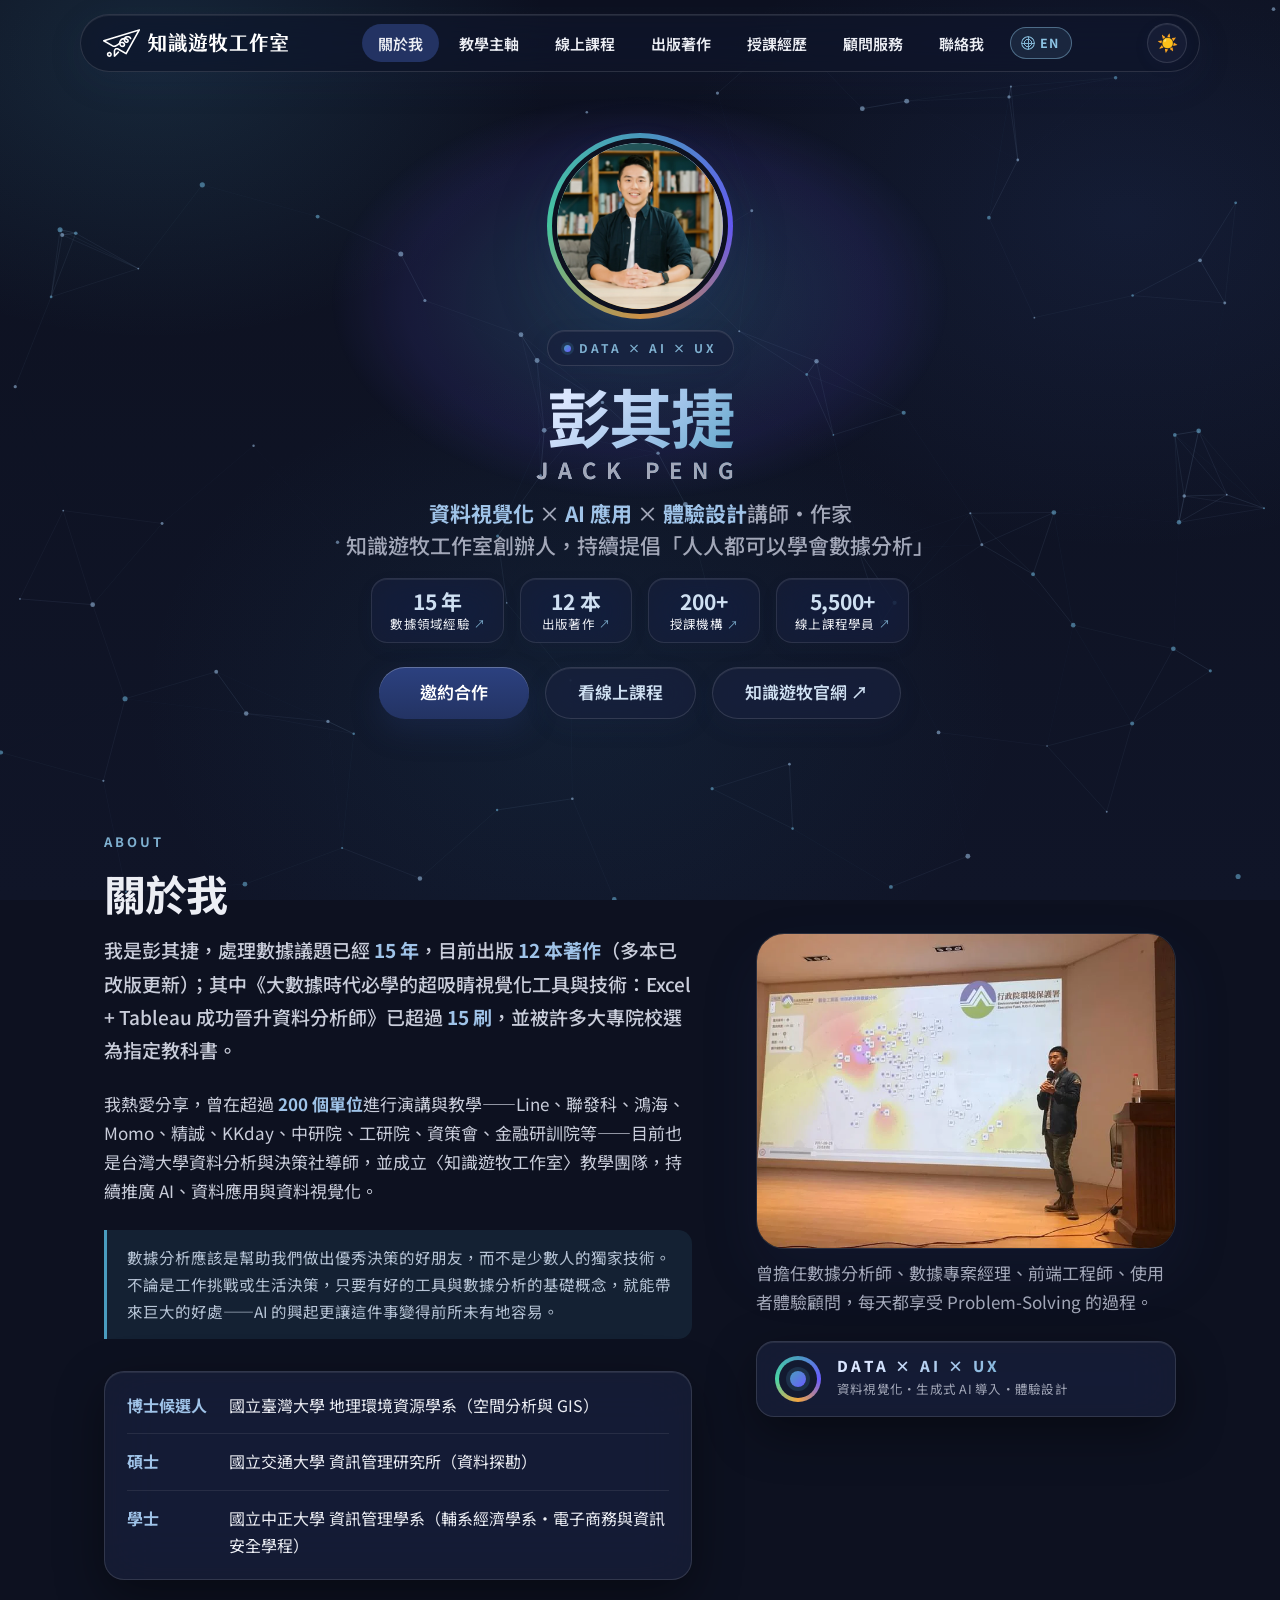
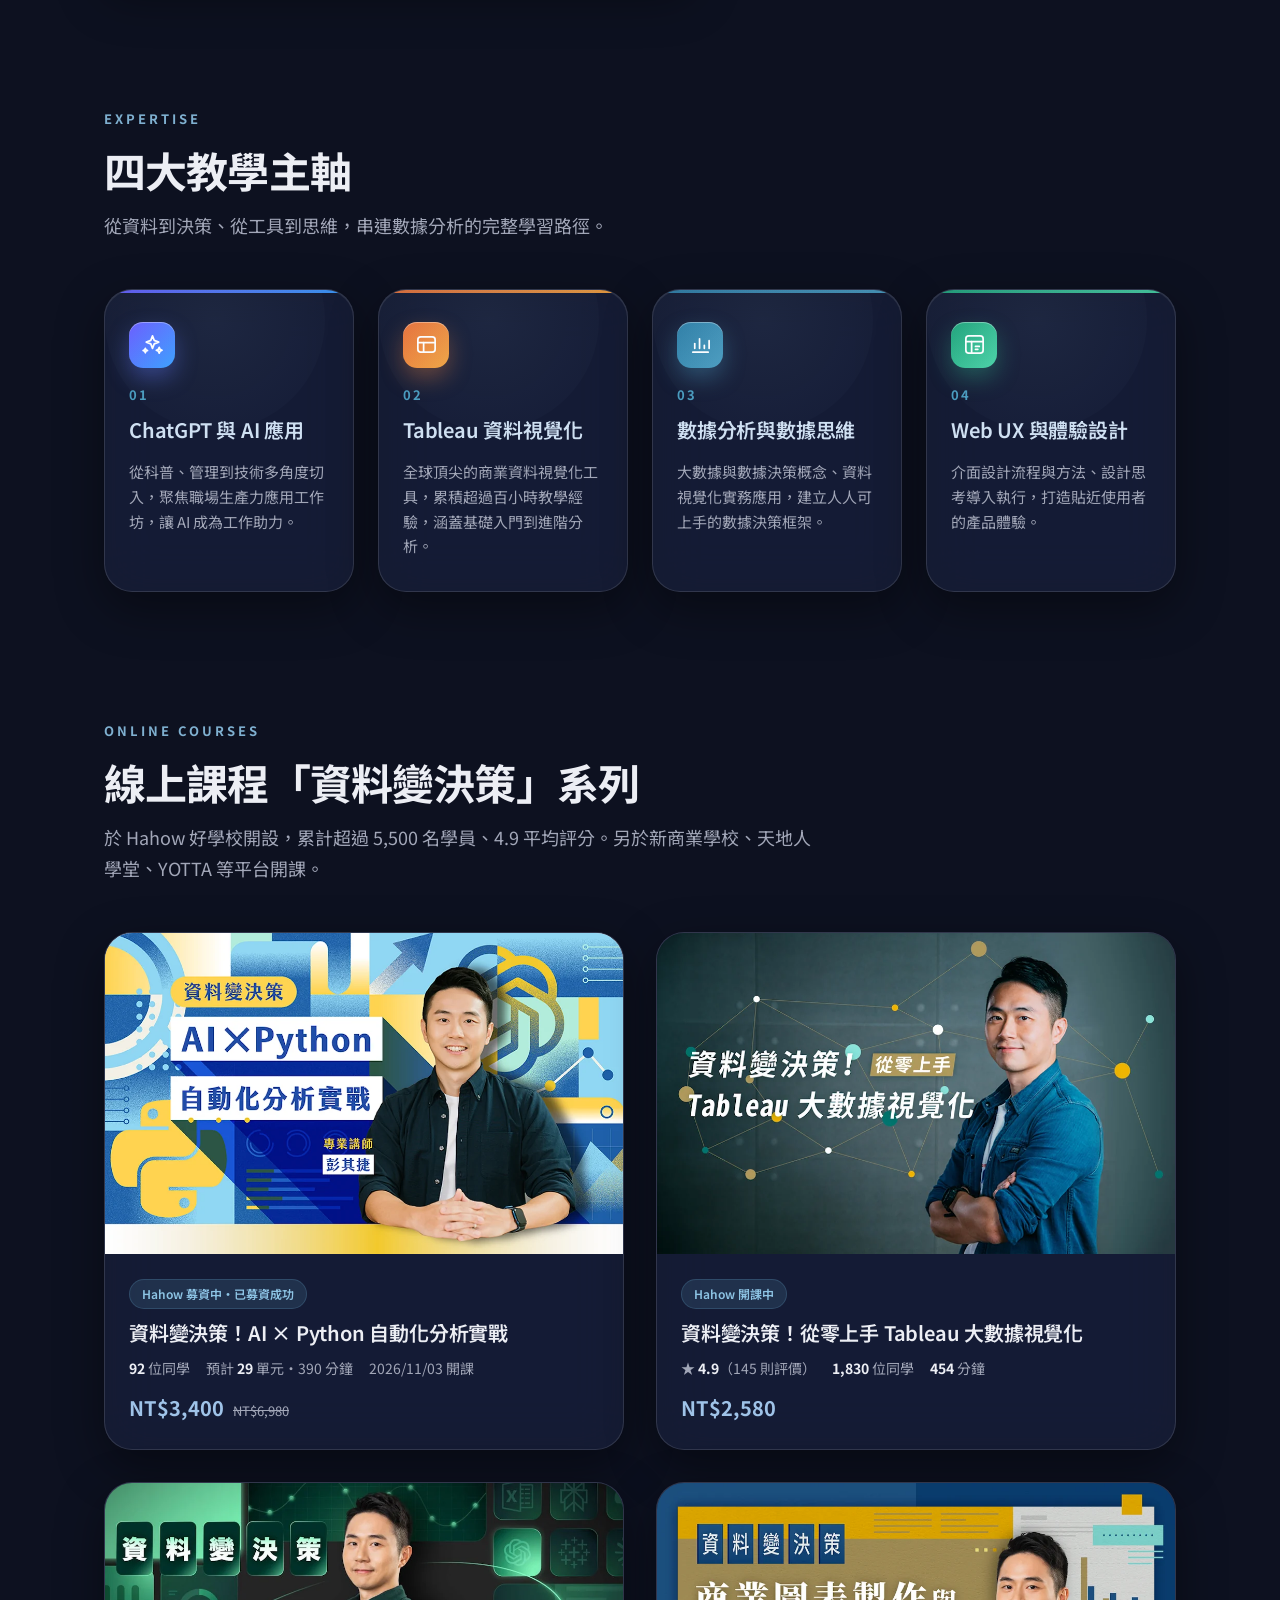
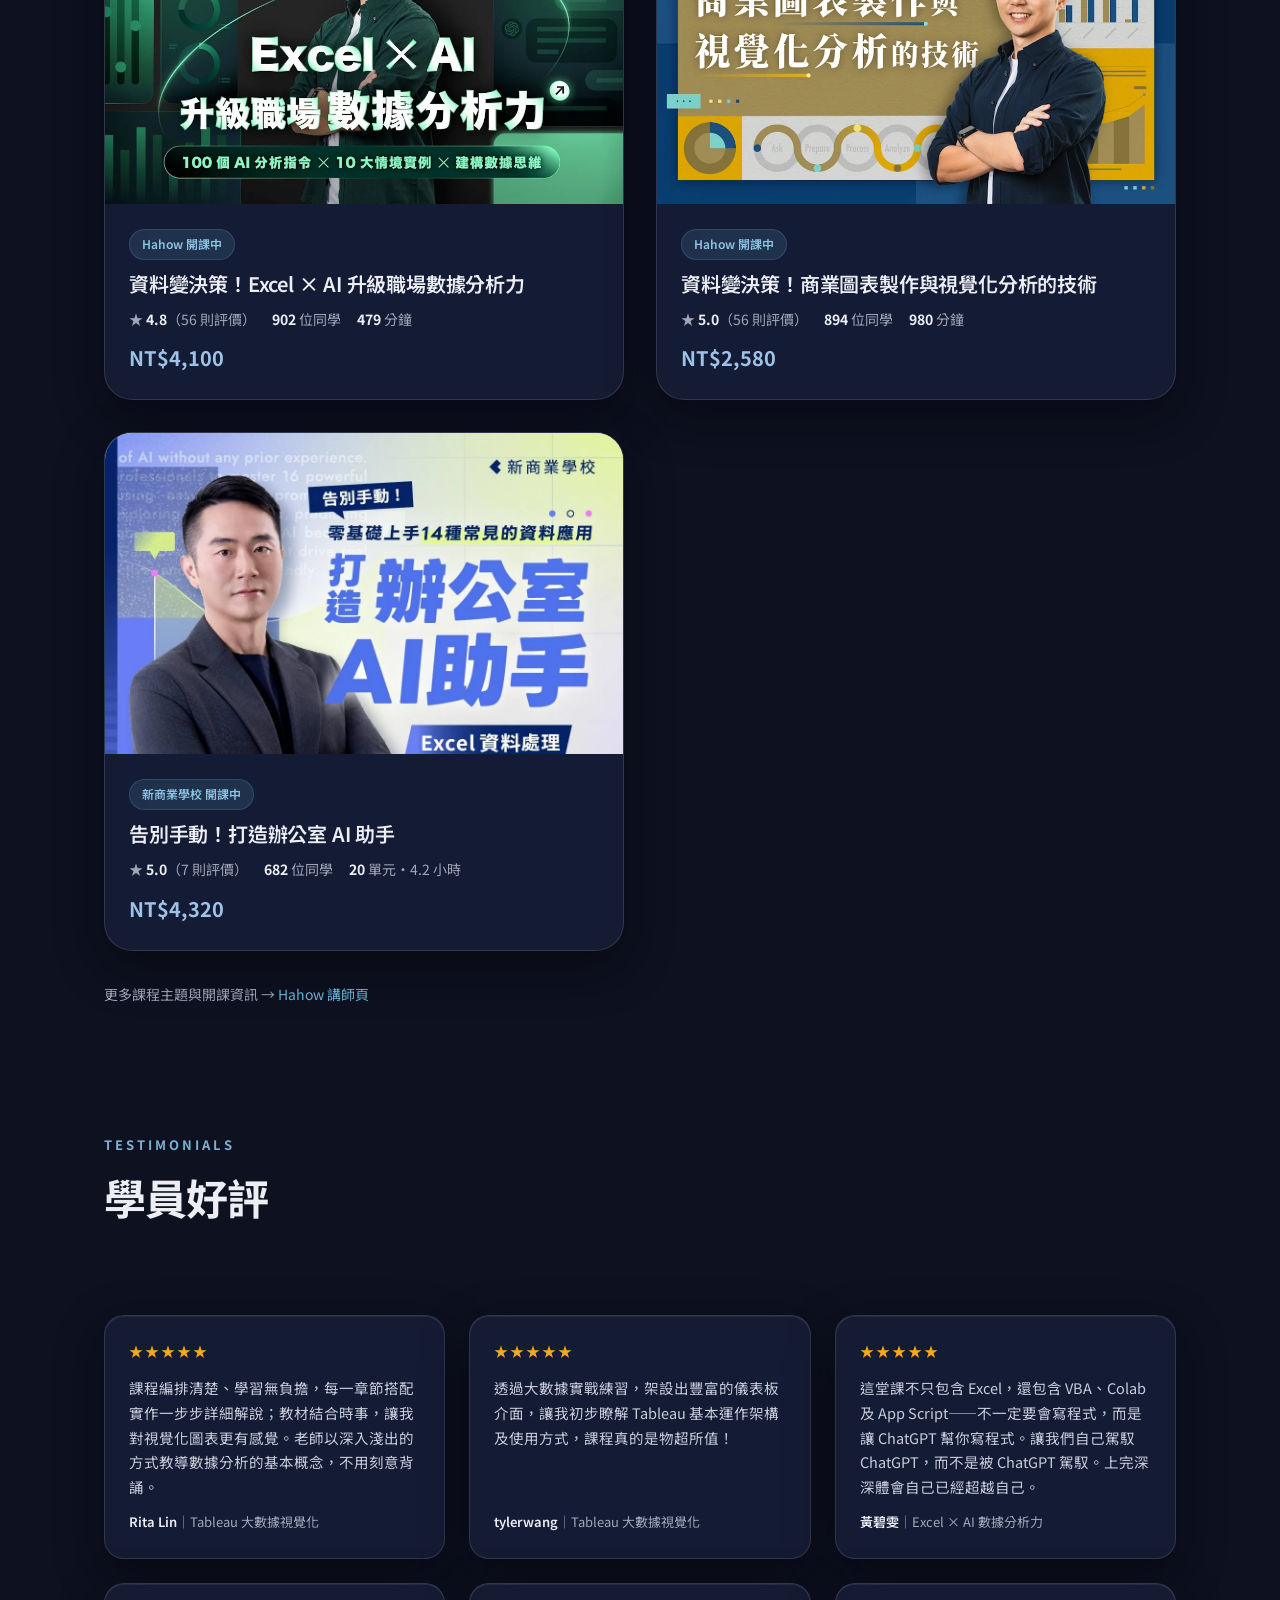
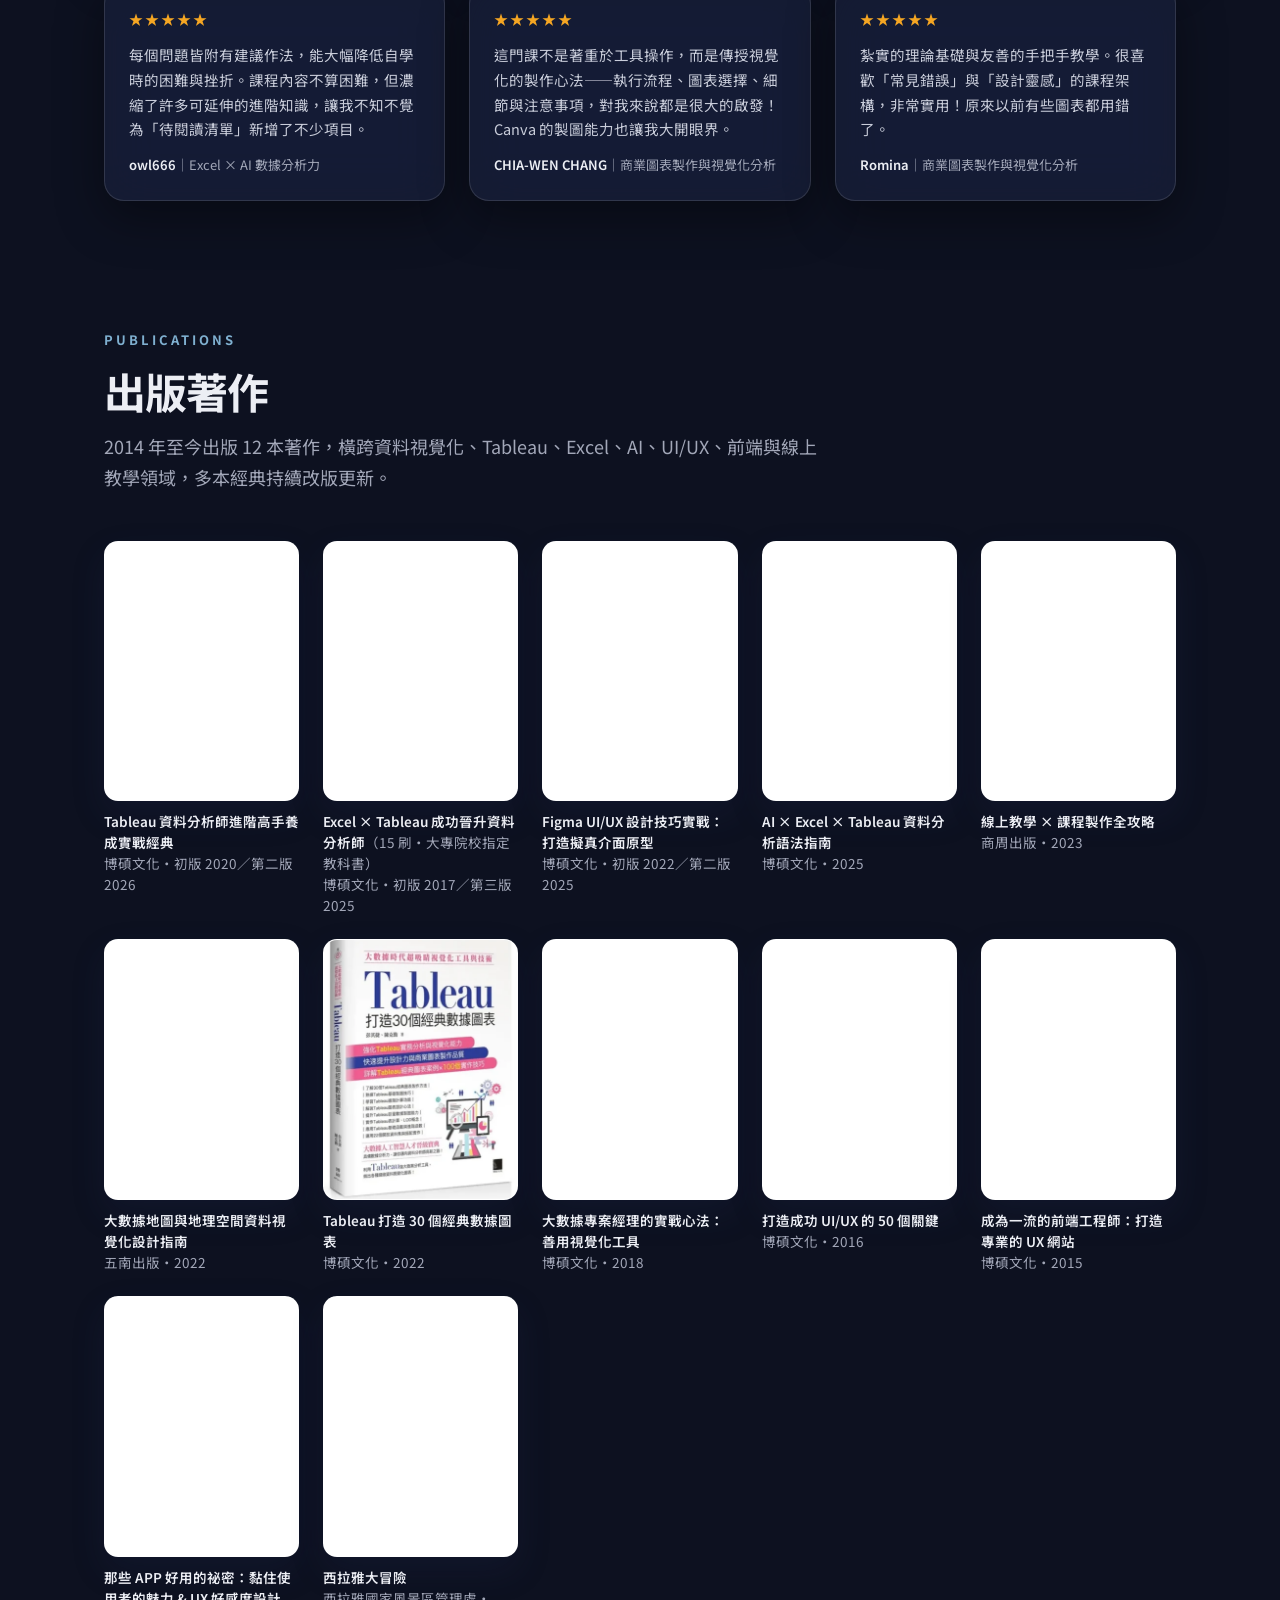
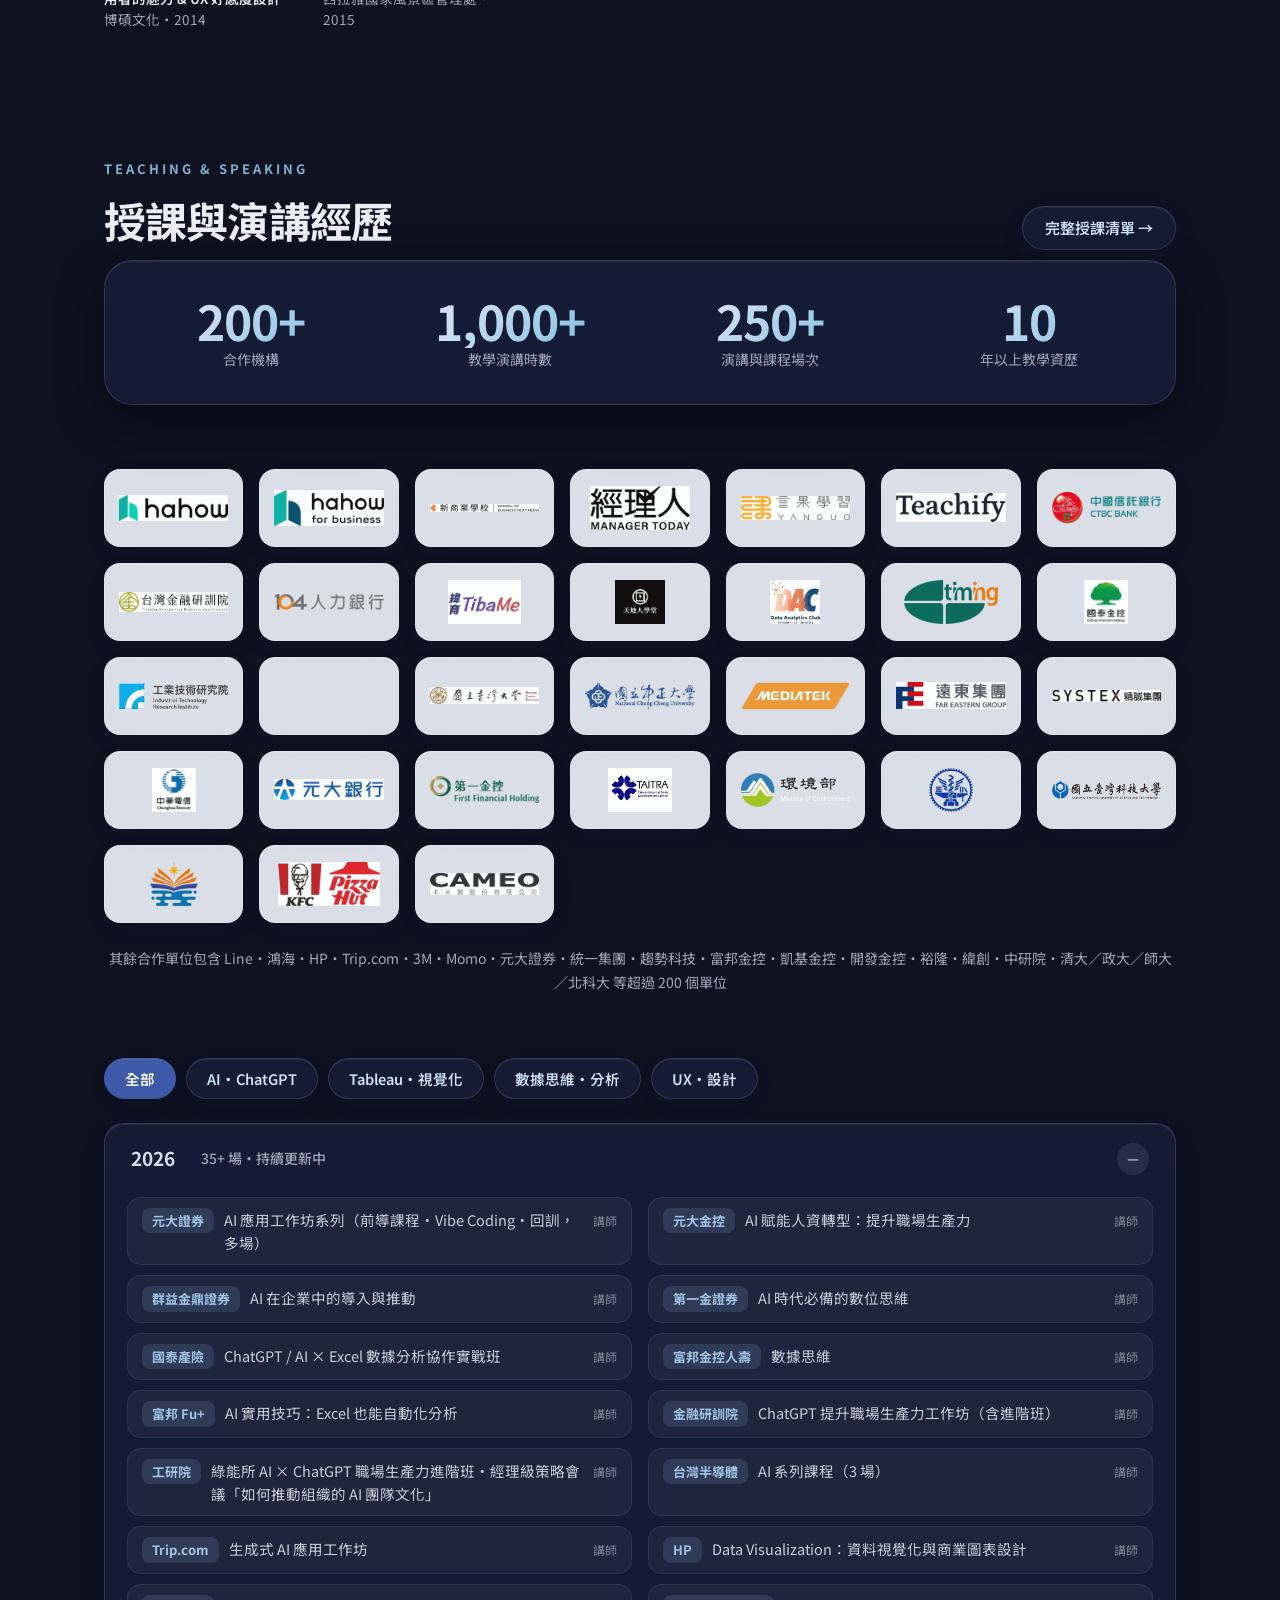
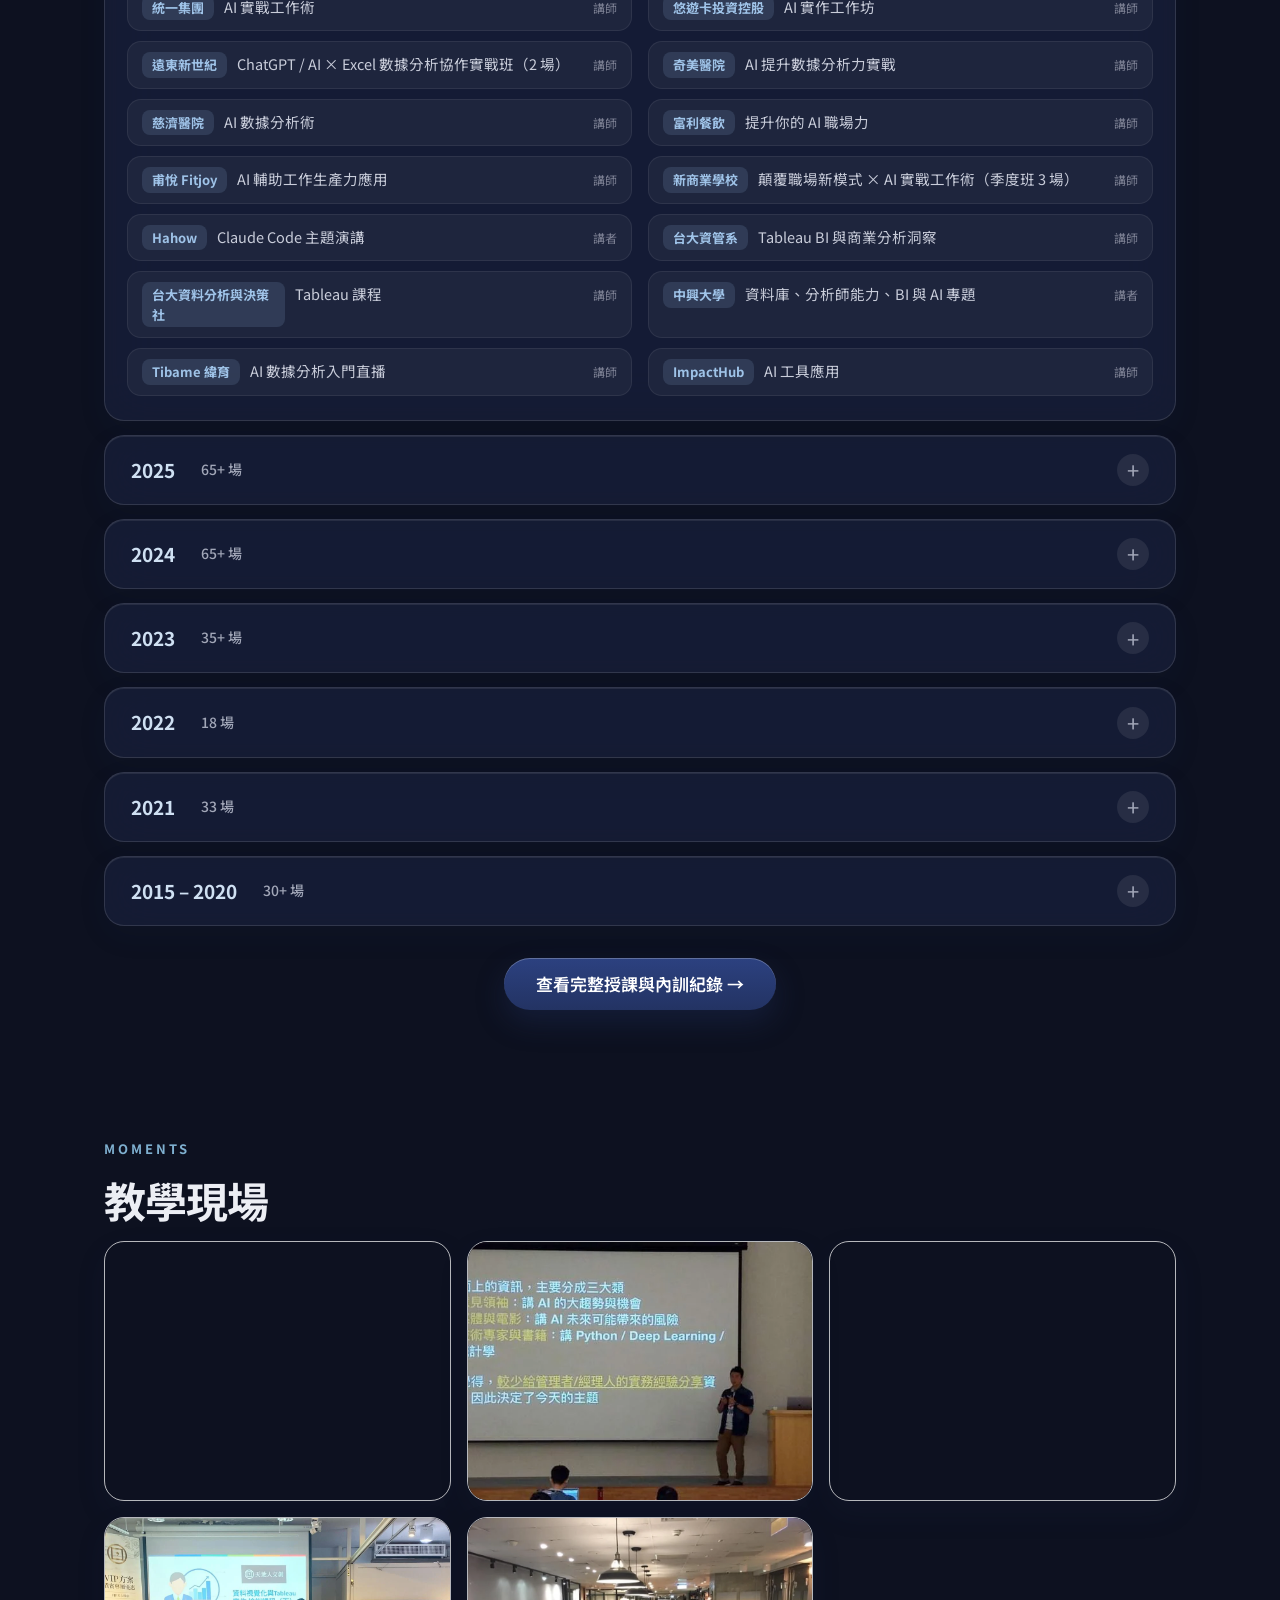
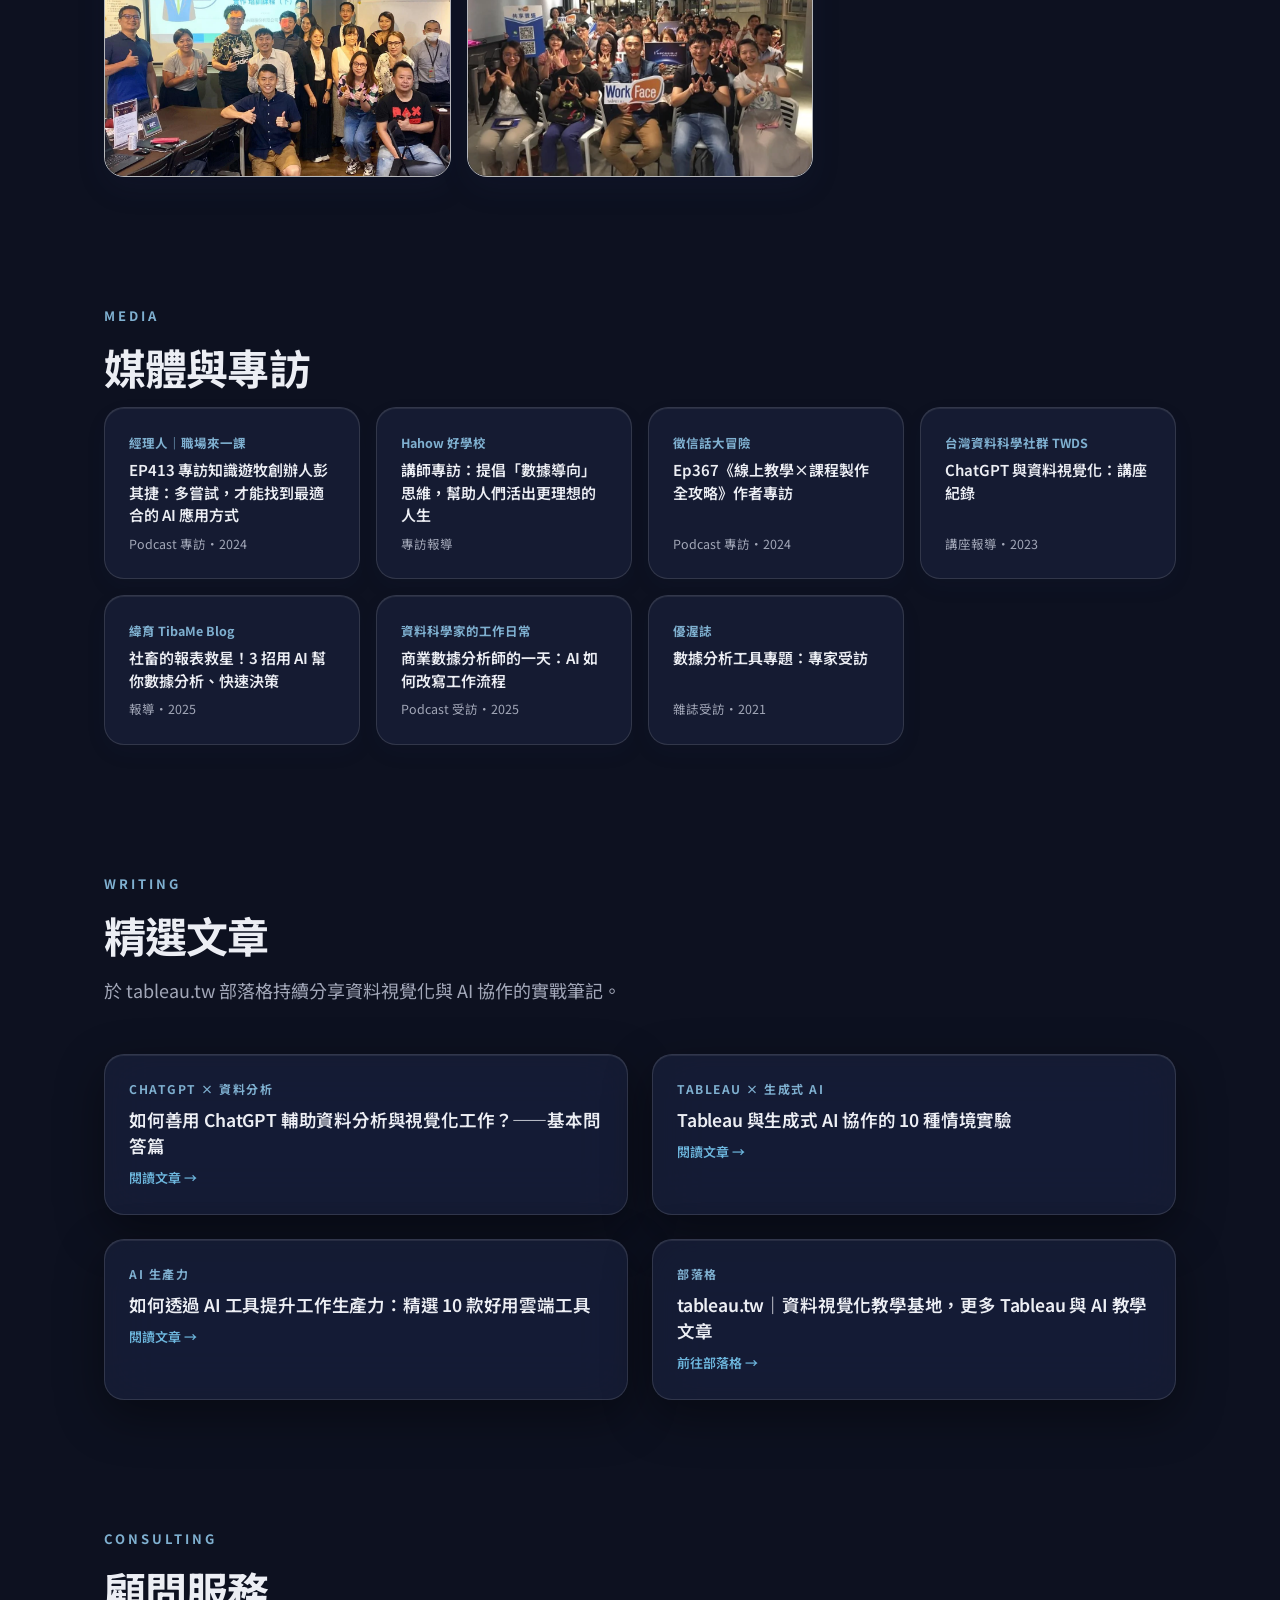
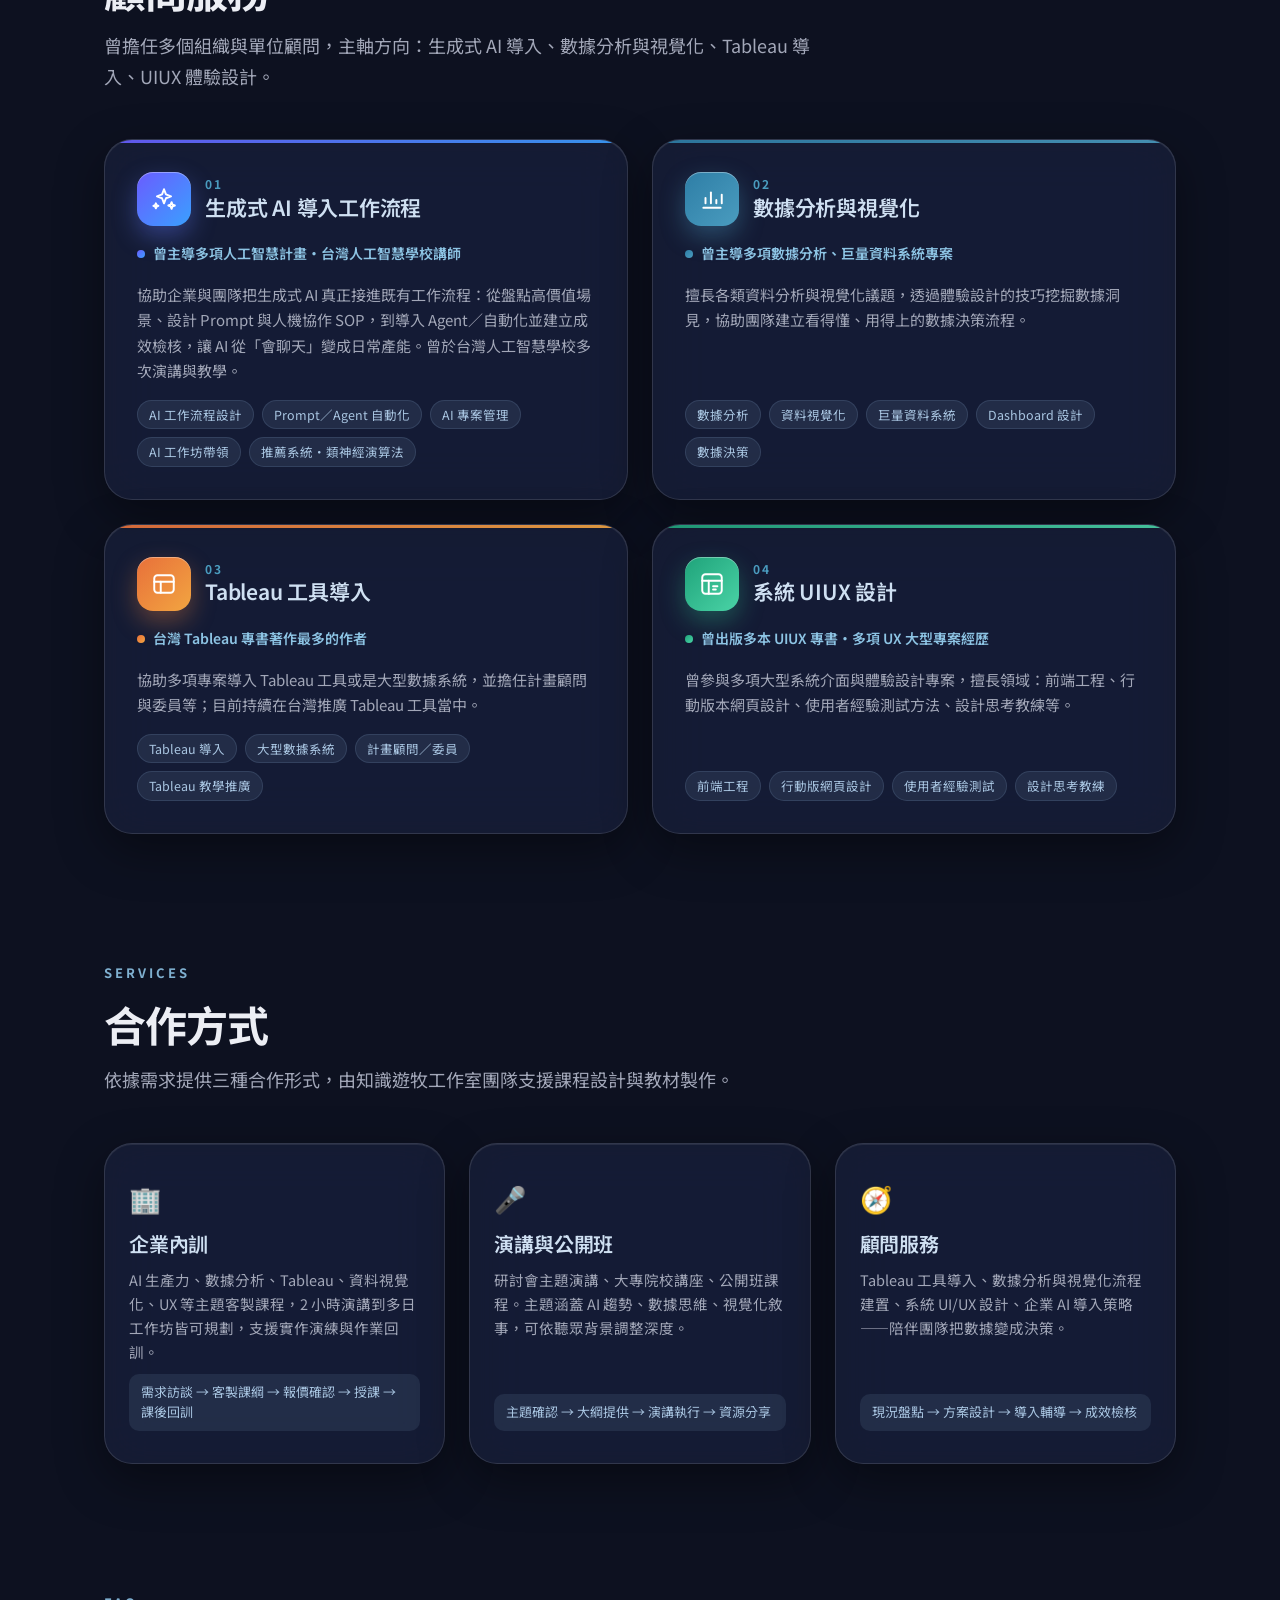
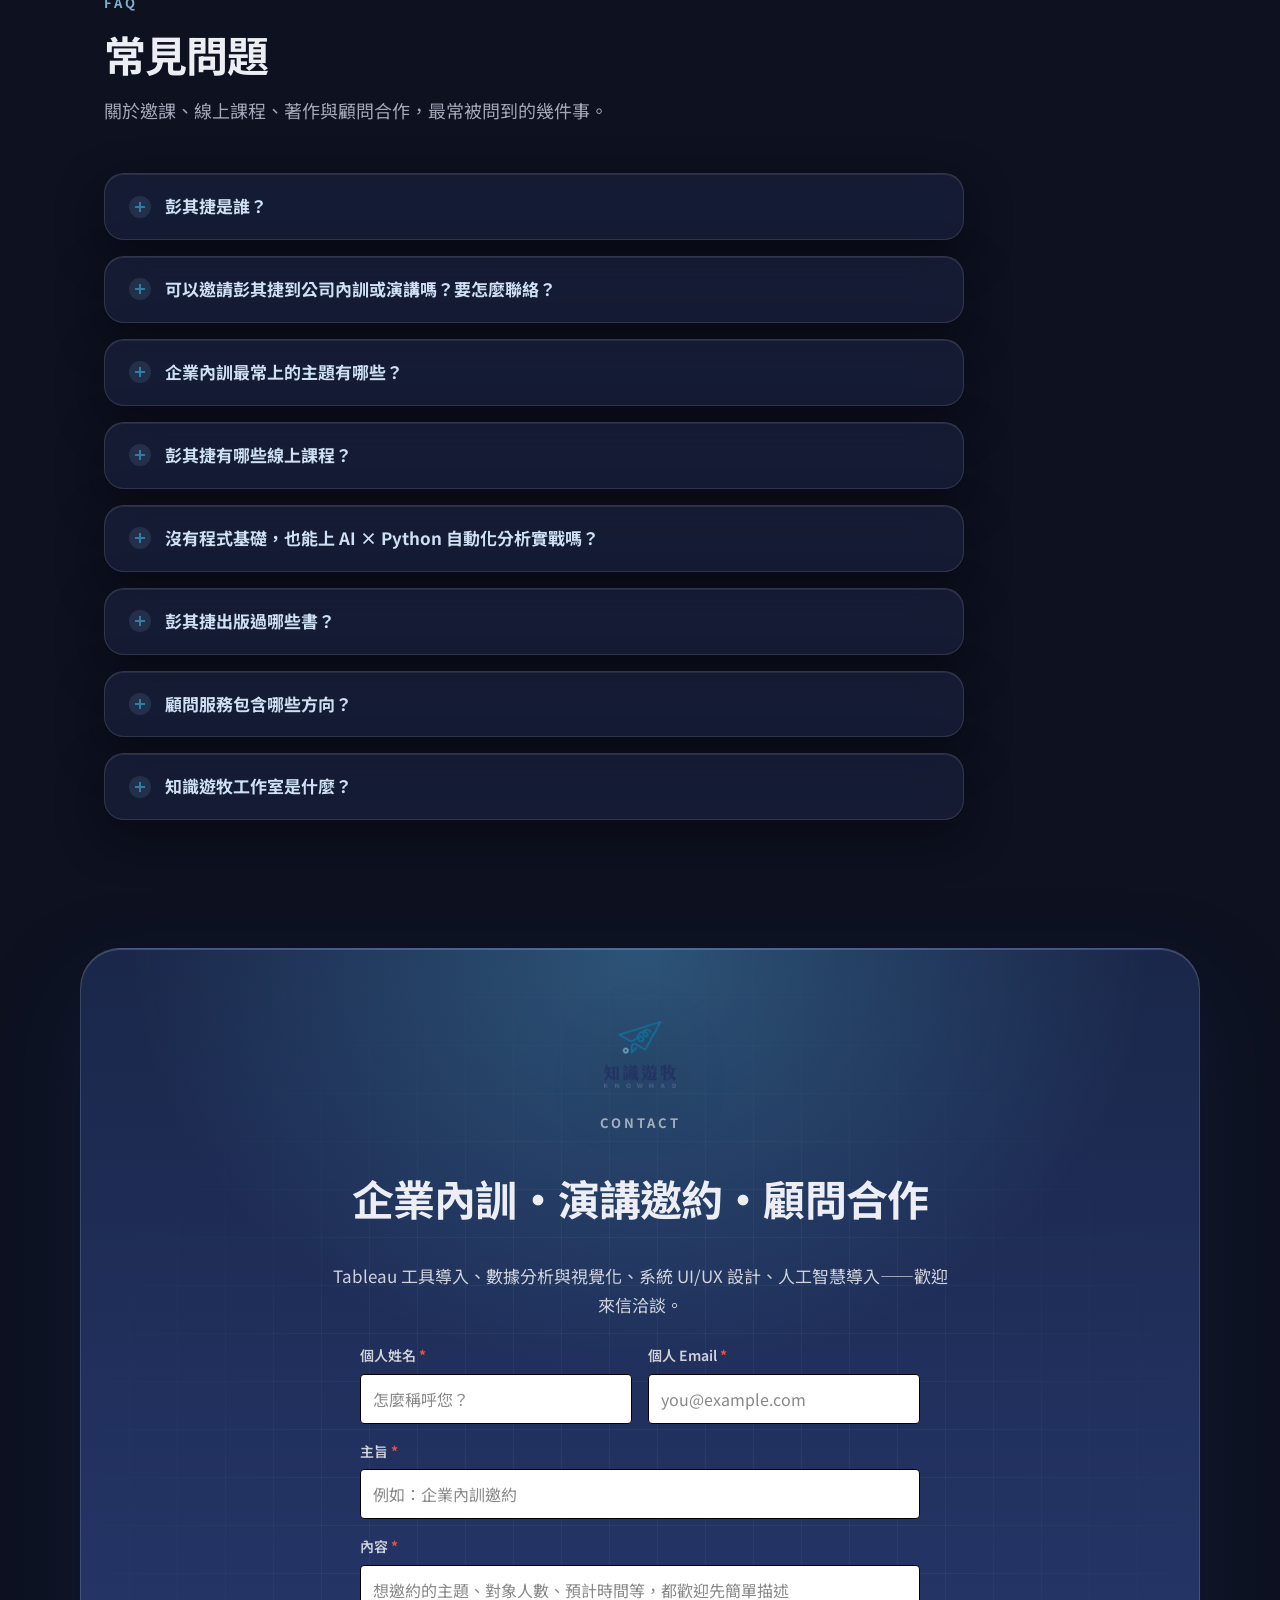
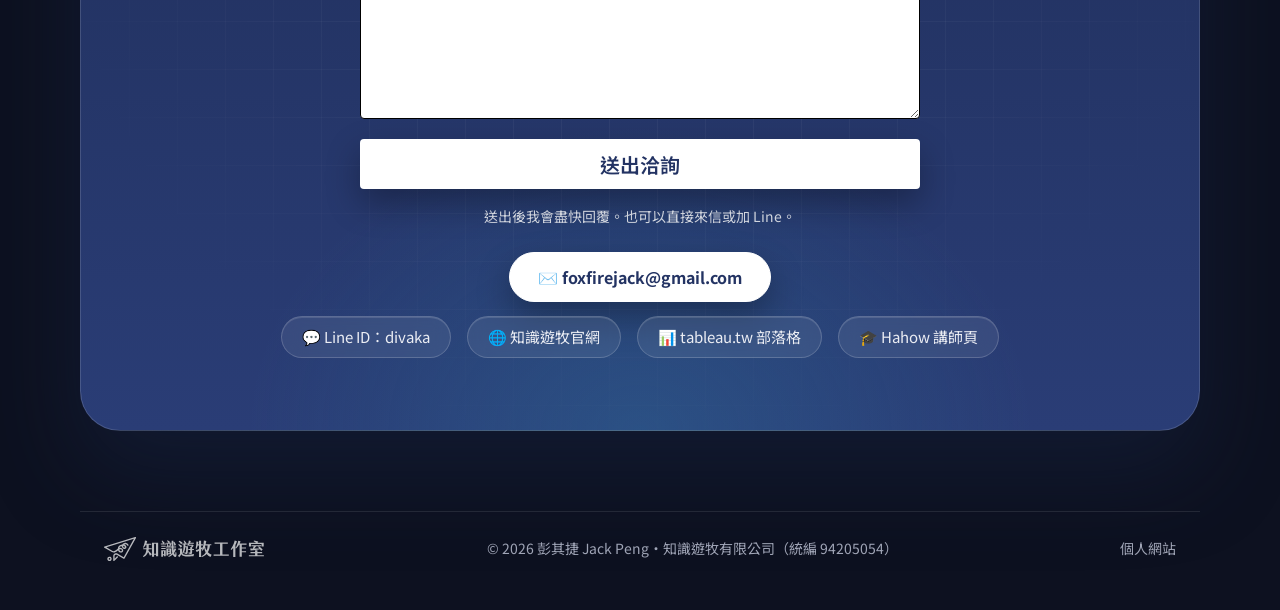
==== commit 67bc7d01: "更新聯絡表單功能，修正錯誤處理邏輯以顯示具體失敗原因，移除郵件軟體回退機制，並更新相關 JavaScript 檔案版本號。README.md 中的說明也進行了相應調整。" ====
--- a/index.html
+++ b/index.html
@@ -1147,7 +1147,7 @@
 </div>
 <canvas id="particles" aria-hidden="true"></canvas>
 <script src="assets/js/site-fx.js?v=20260823c"></script>
-<script src="assets/js/contact-form.js?v=20260829b"></script>
+<script src="assets/js/contact-form.js?v=20260829c"></script>
 <script>
 (function(){
   if (matchMedia('(prefers-reduced-motion: reduce)').matches || !matchMedia('(pointer:fine)').matches) return;
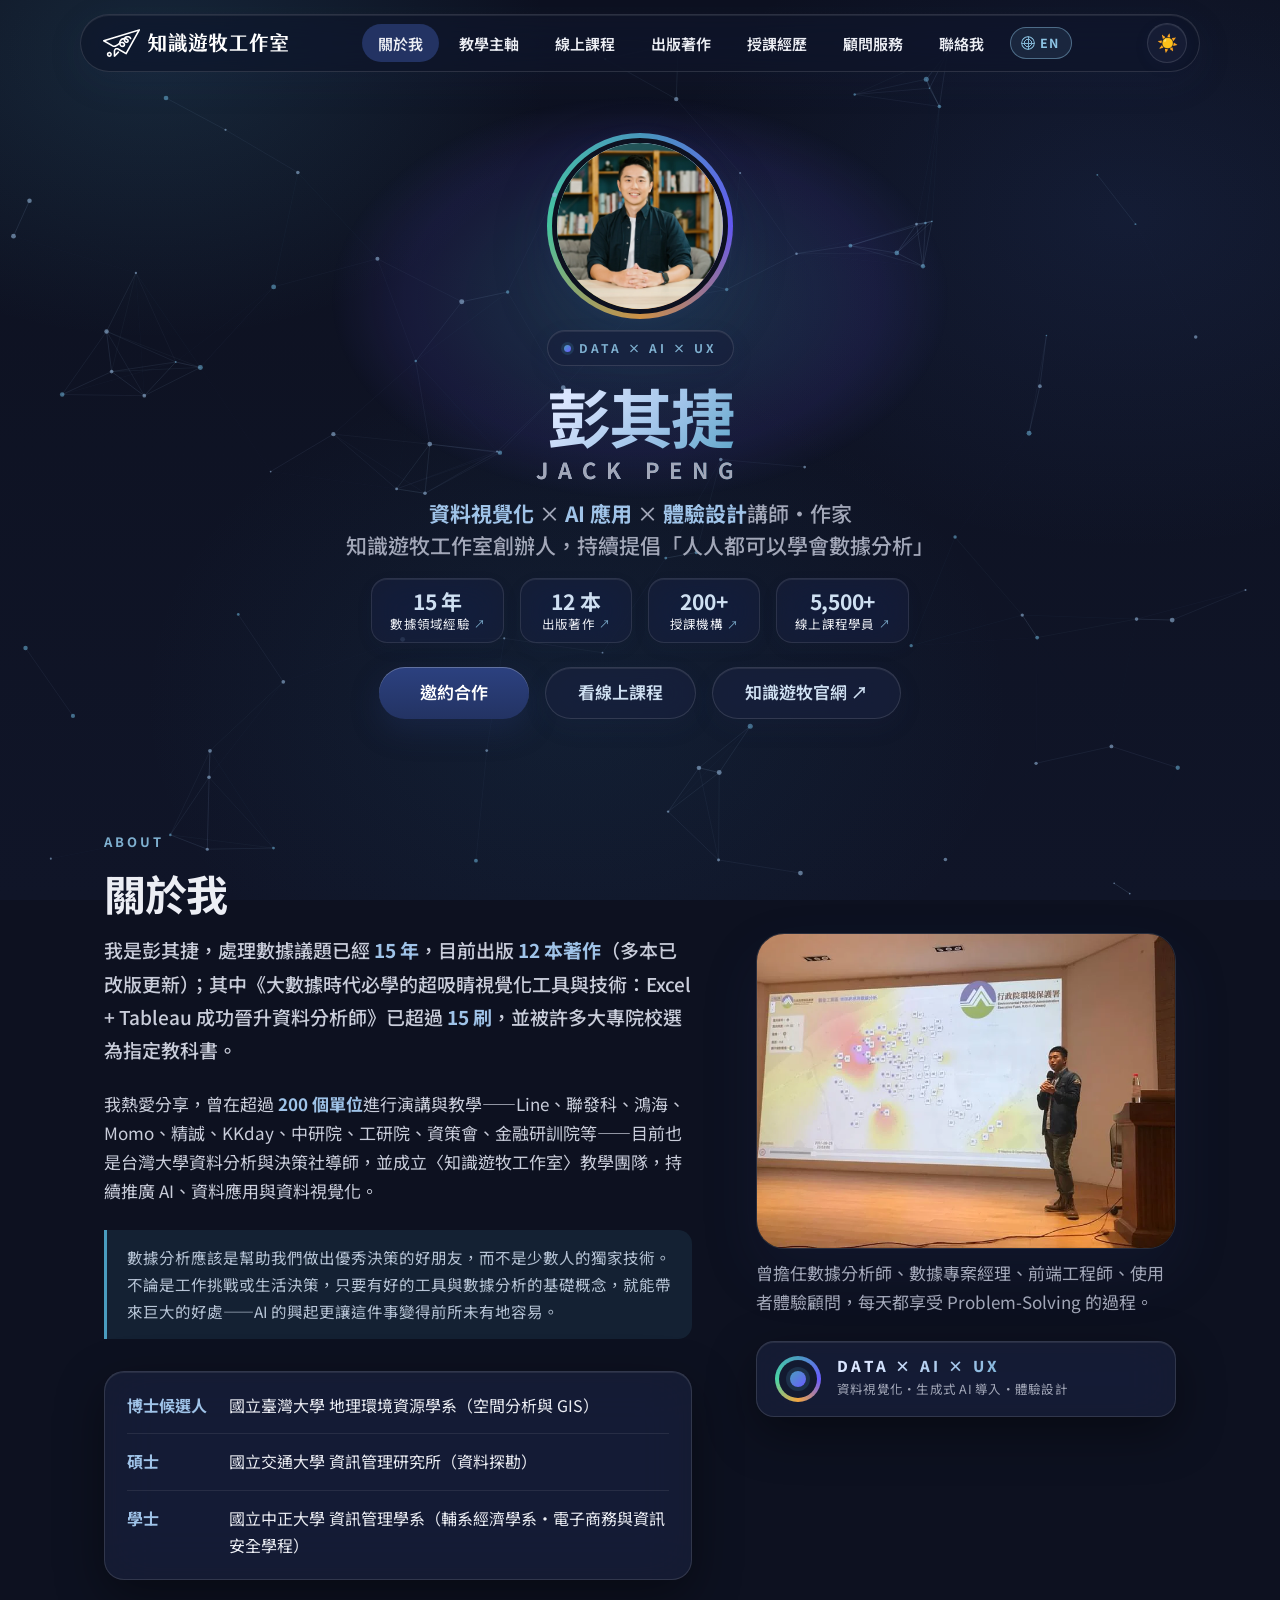
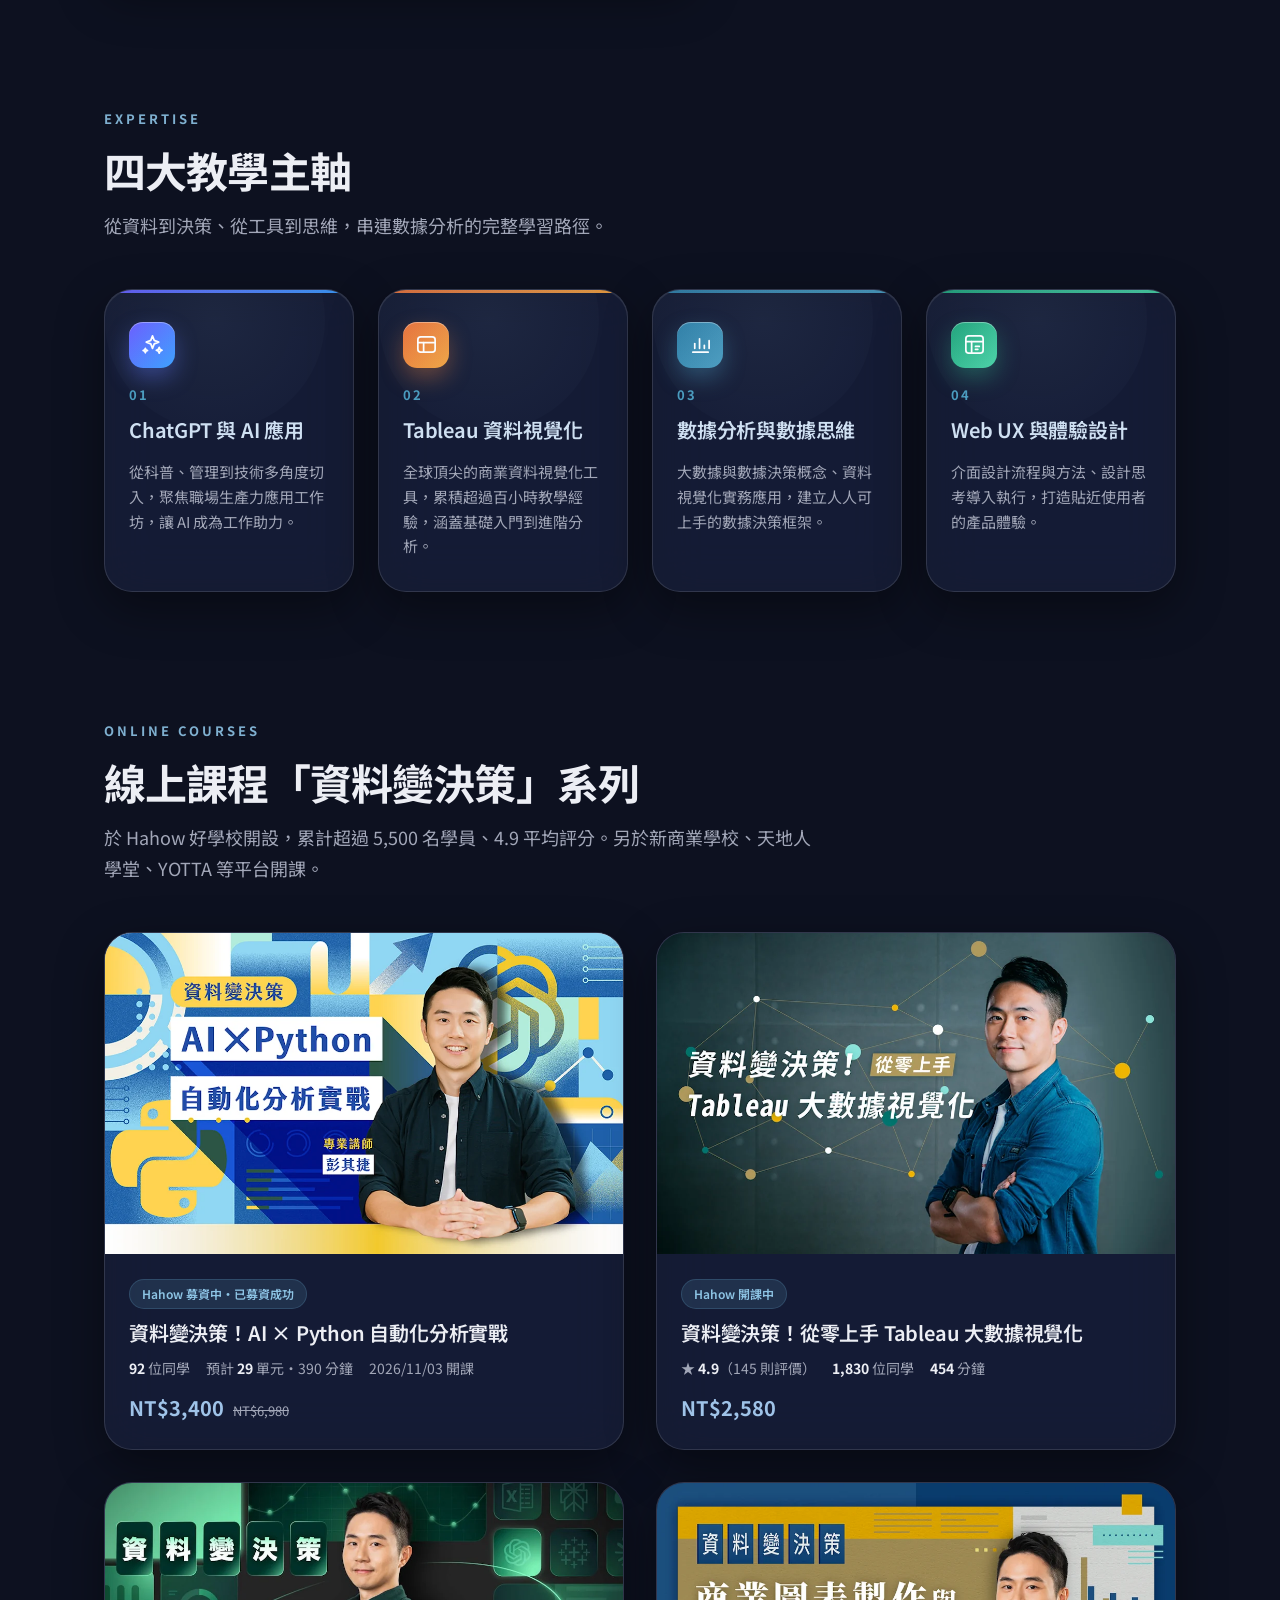
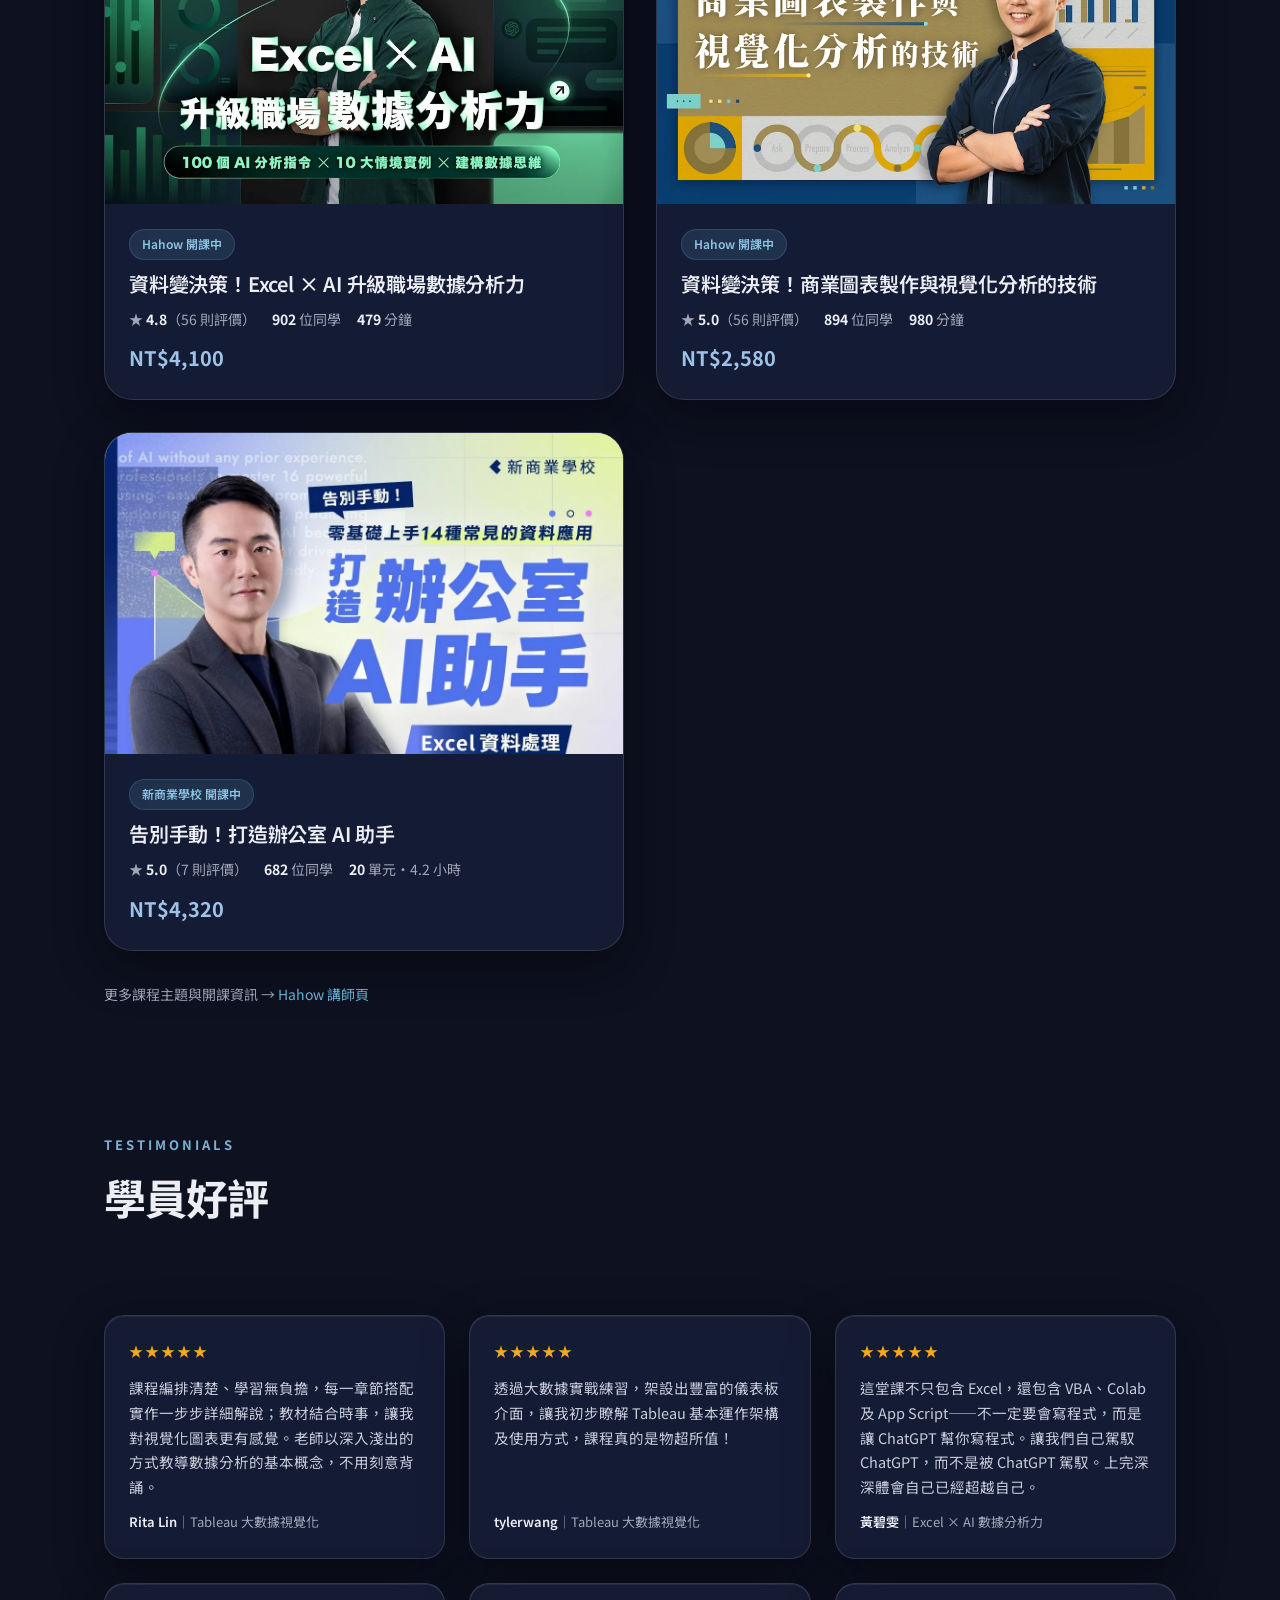
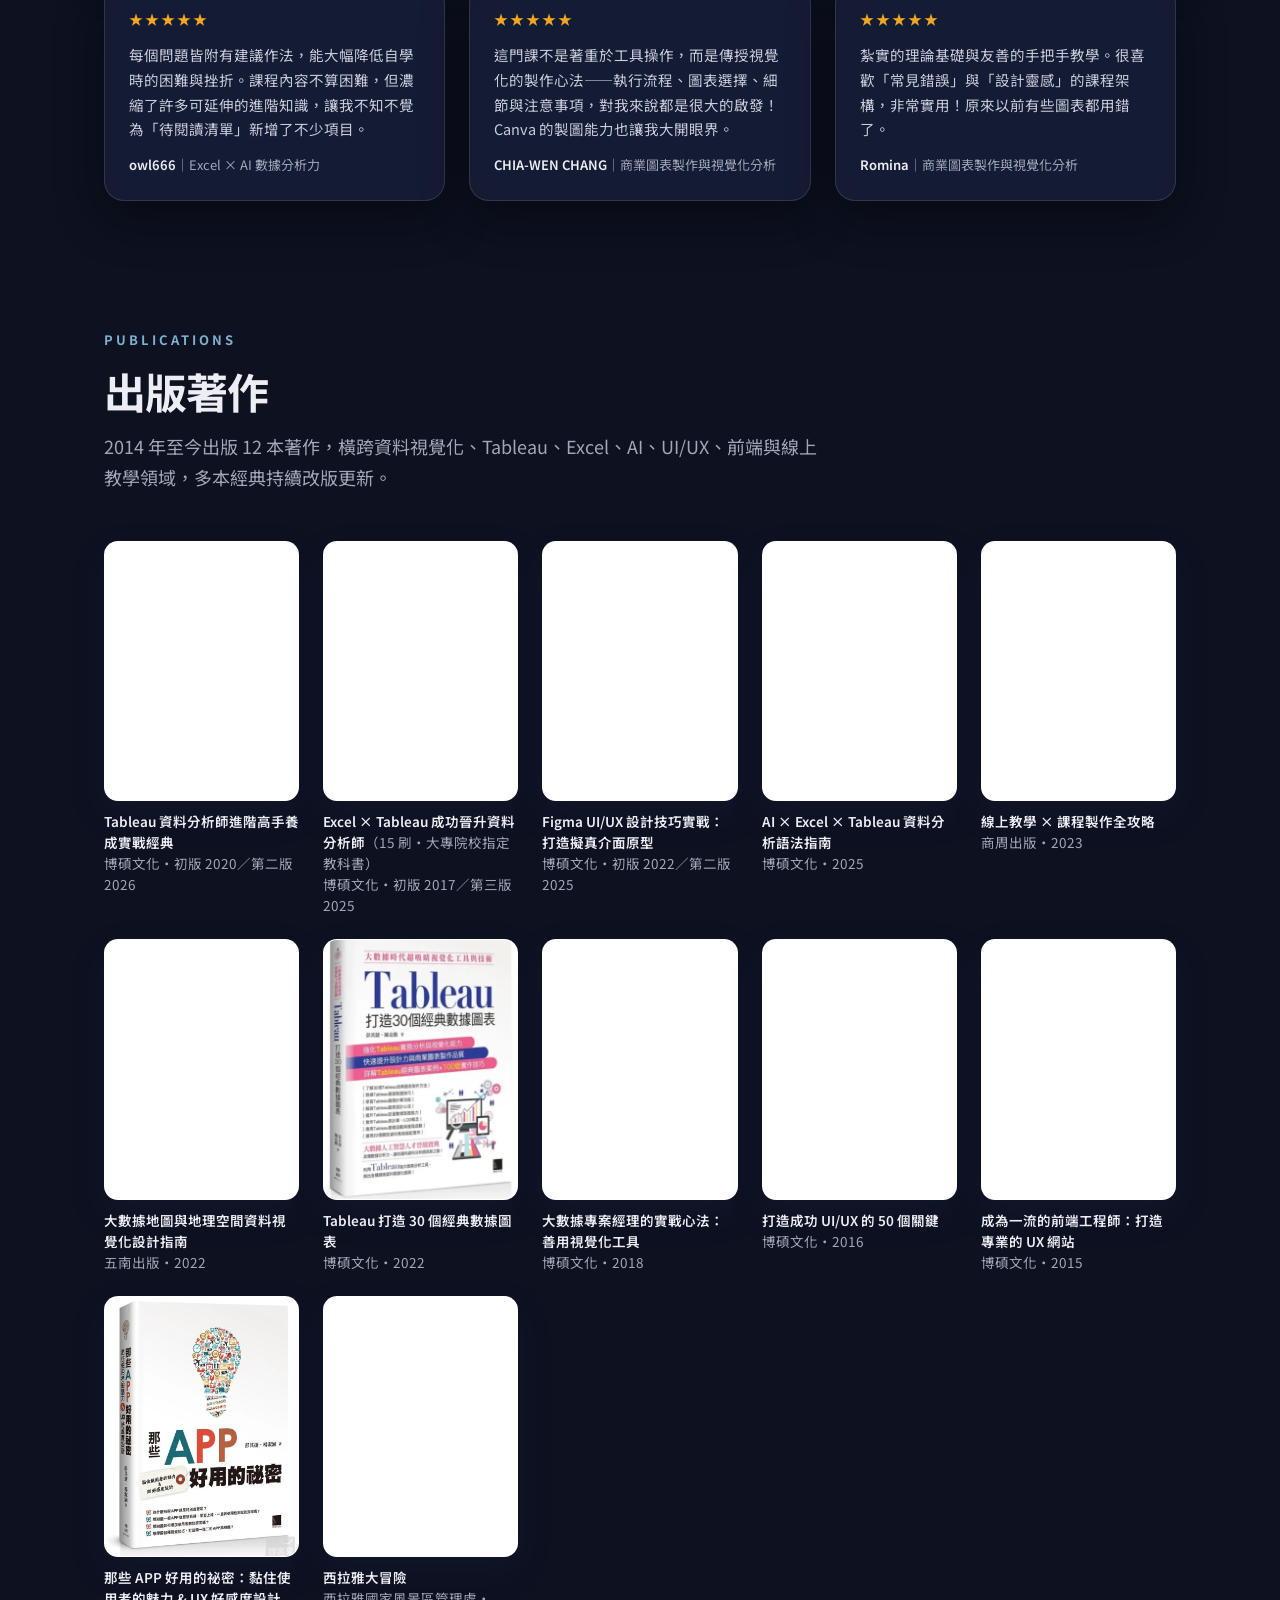
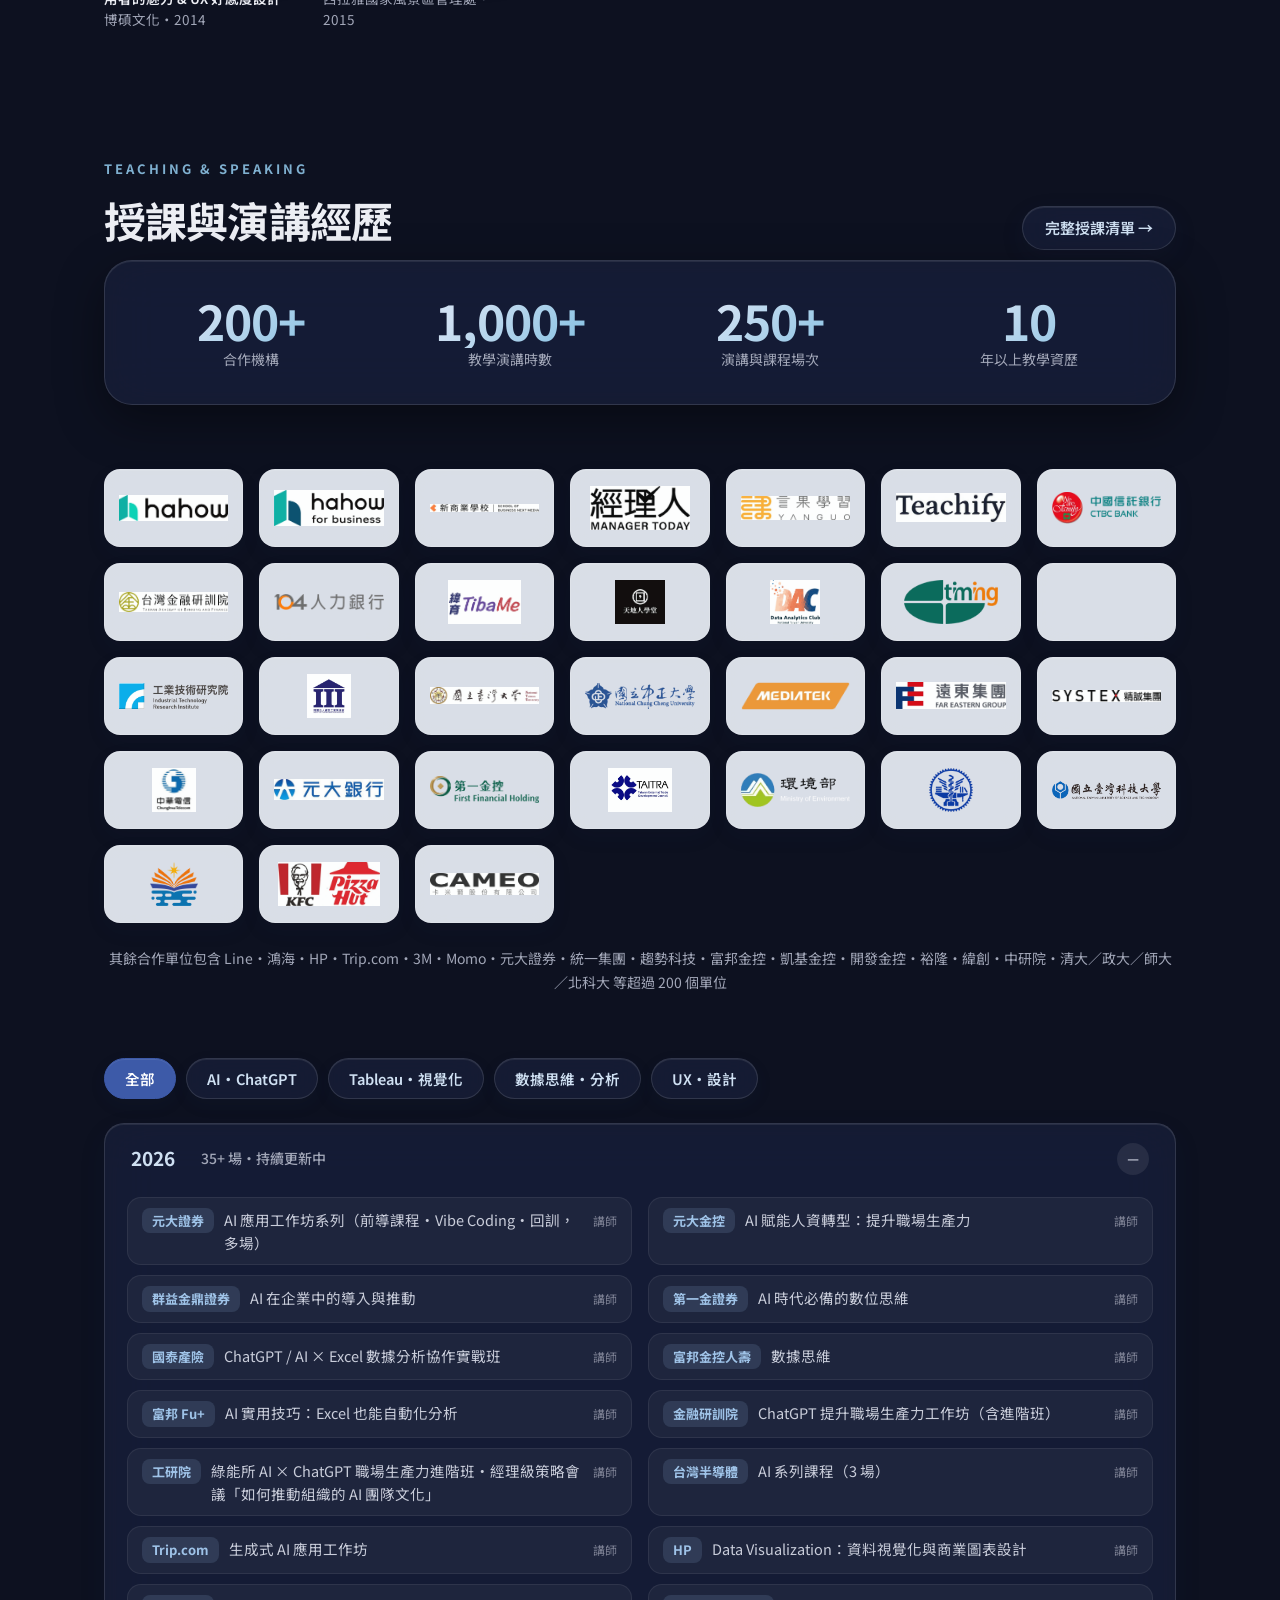
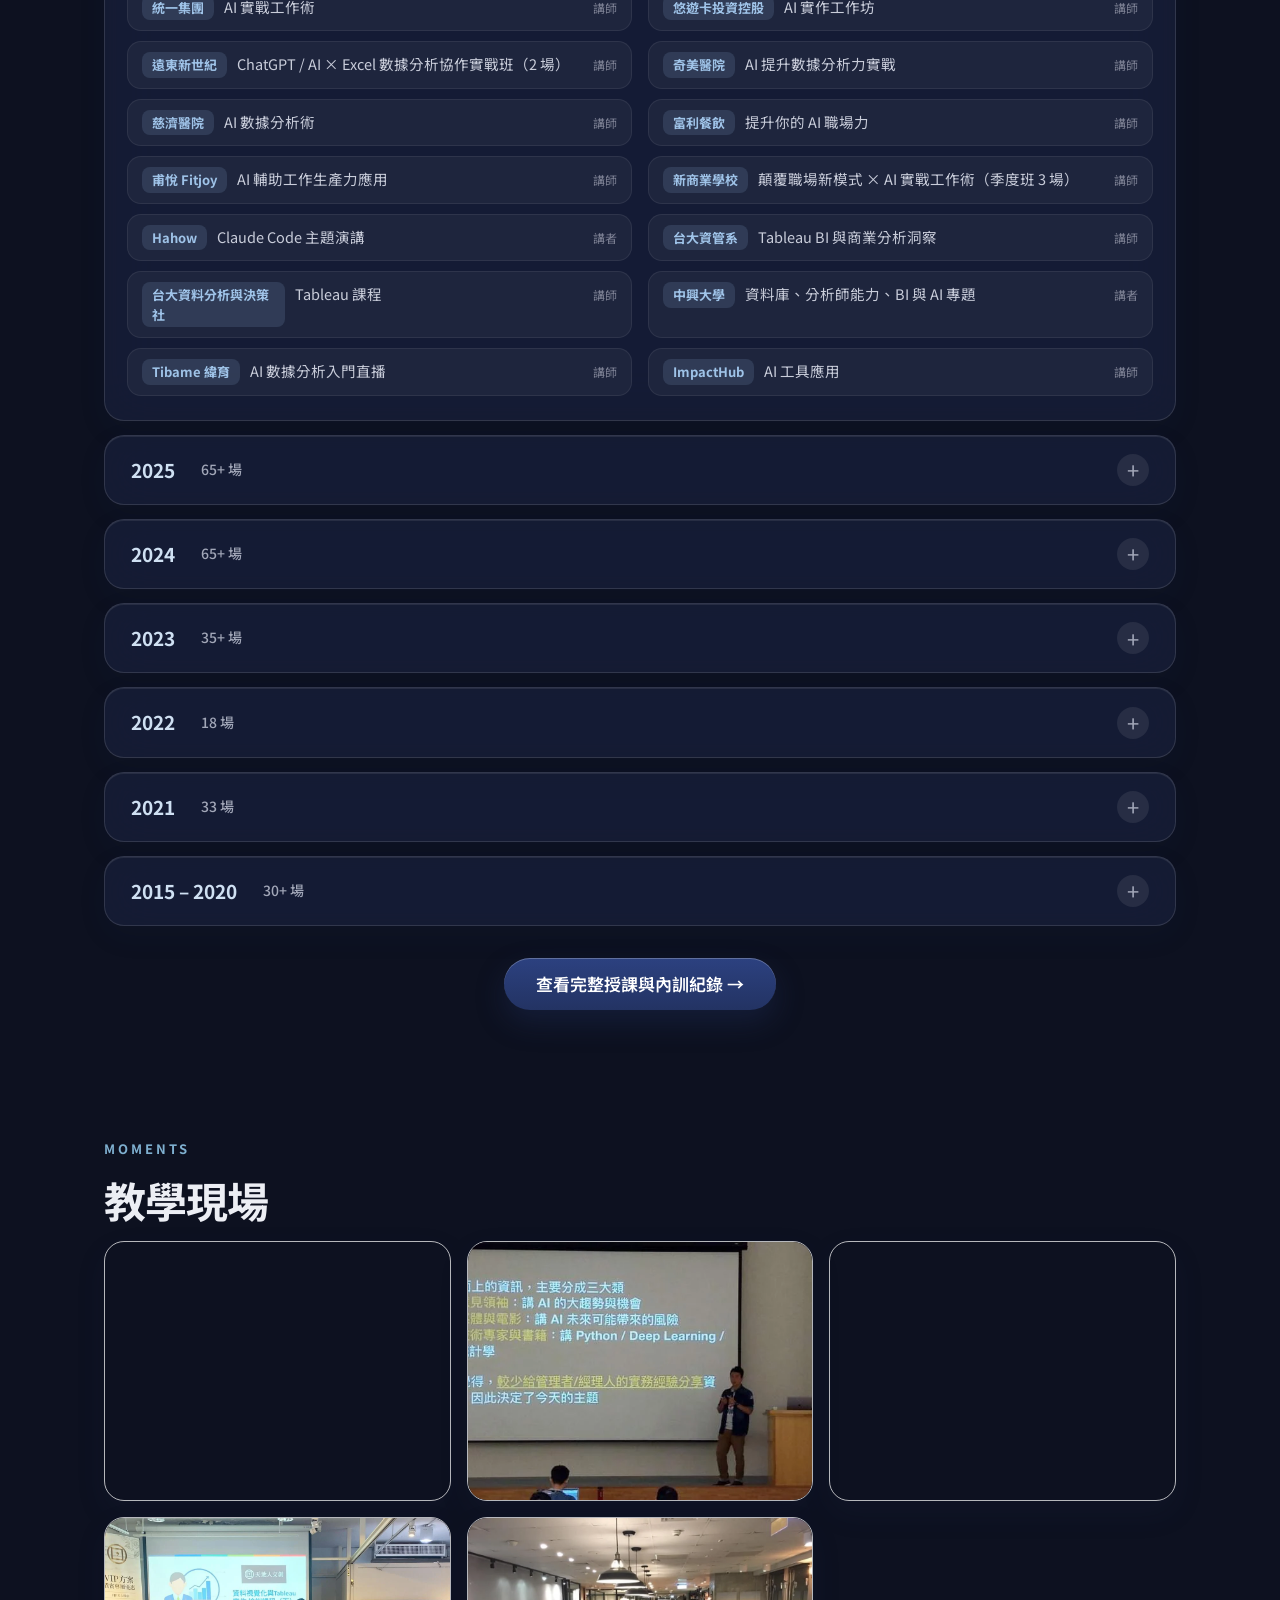
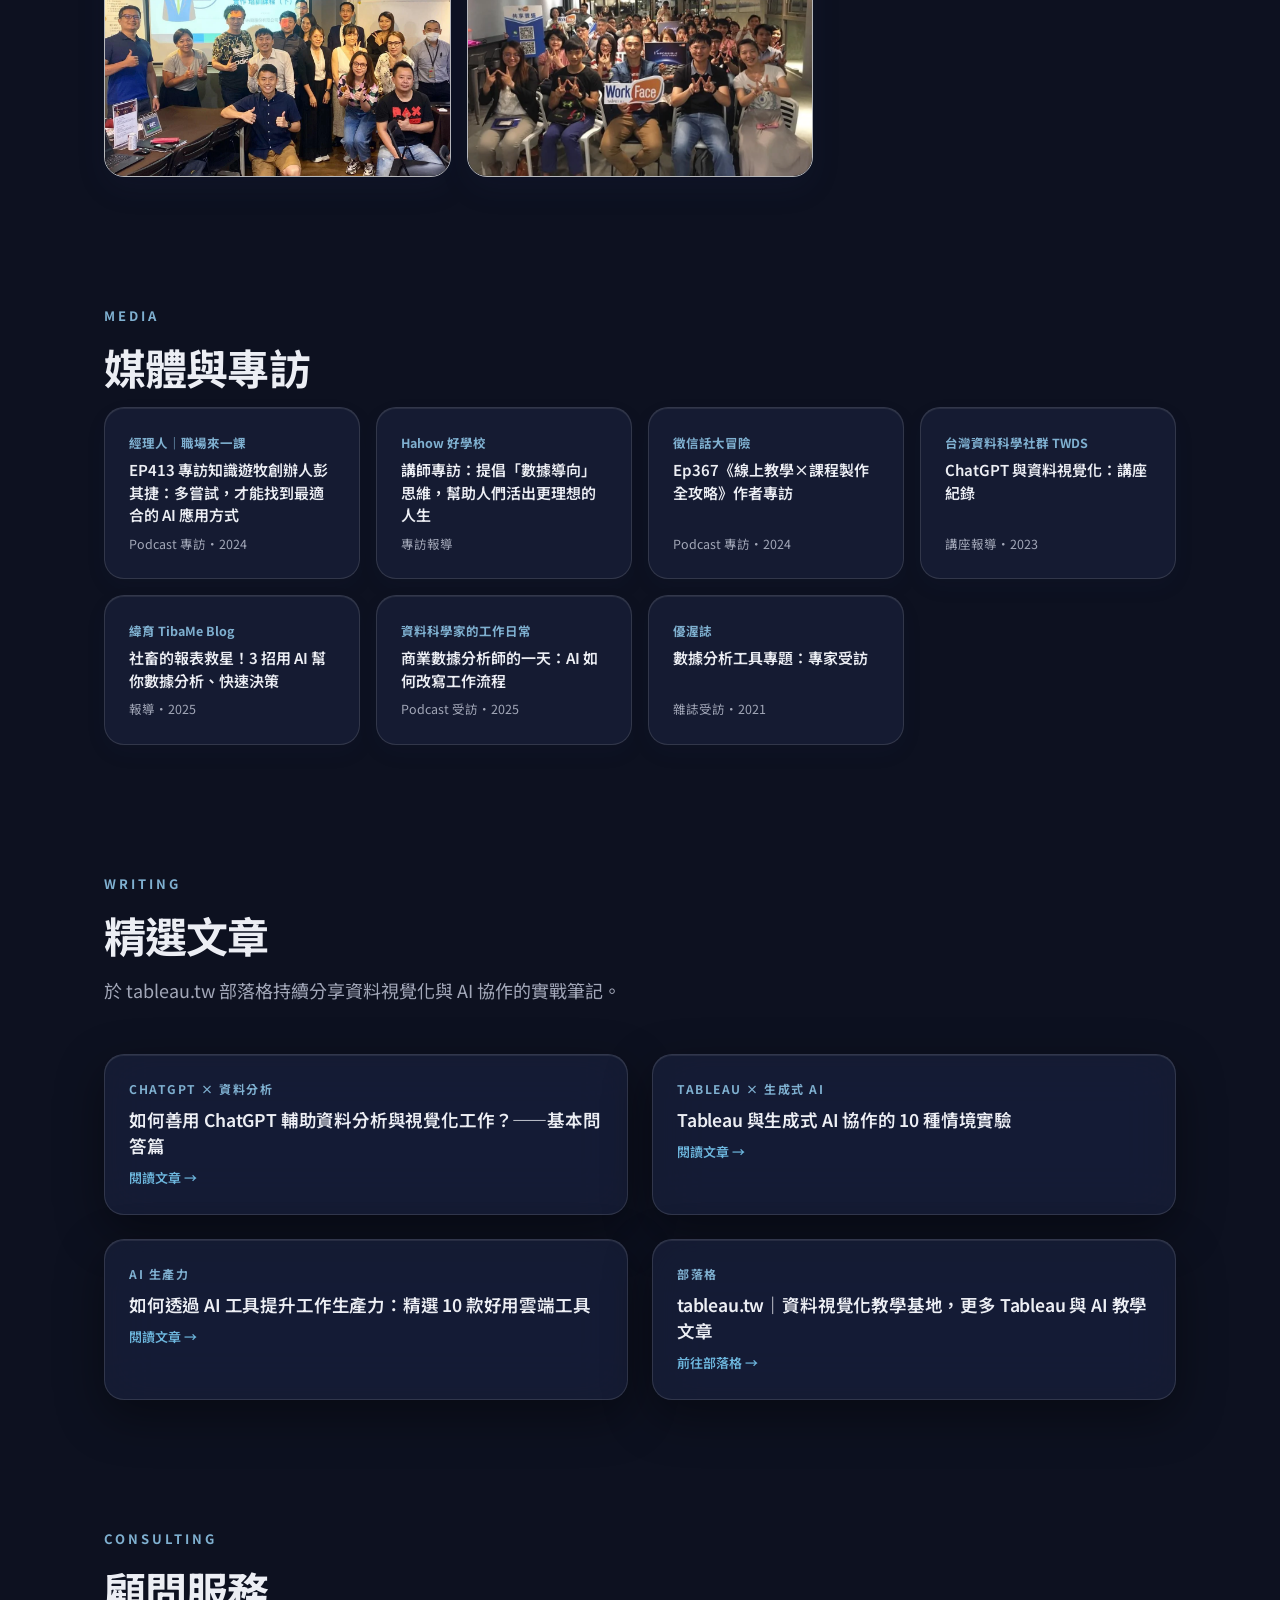
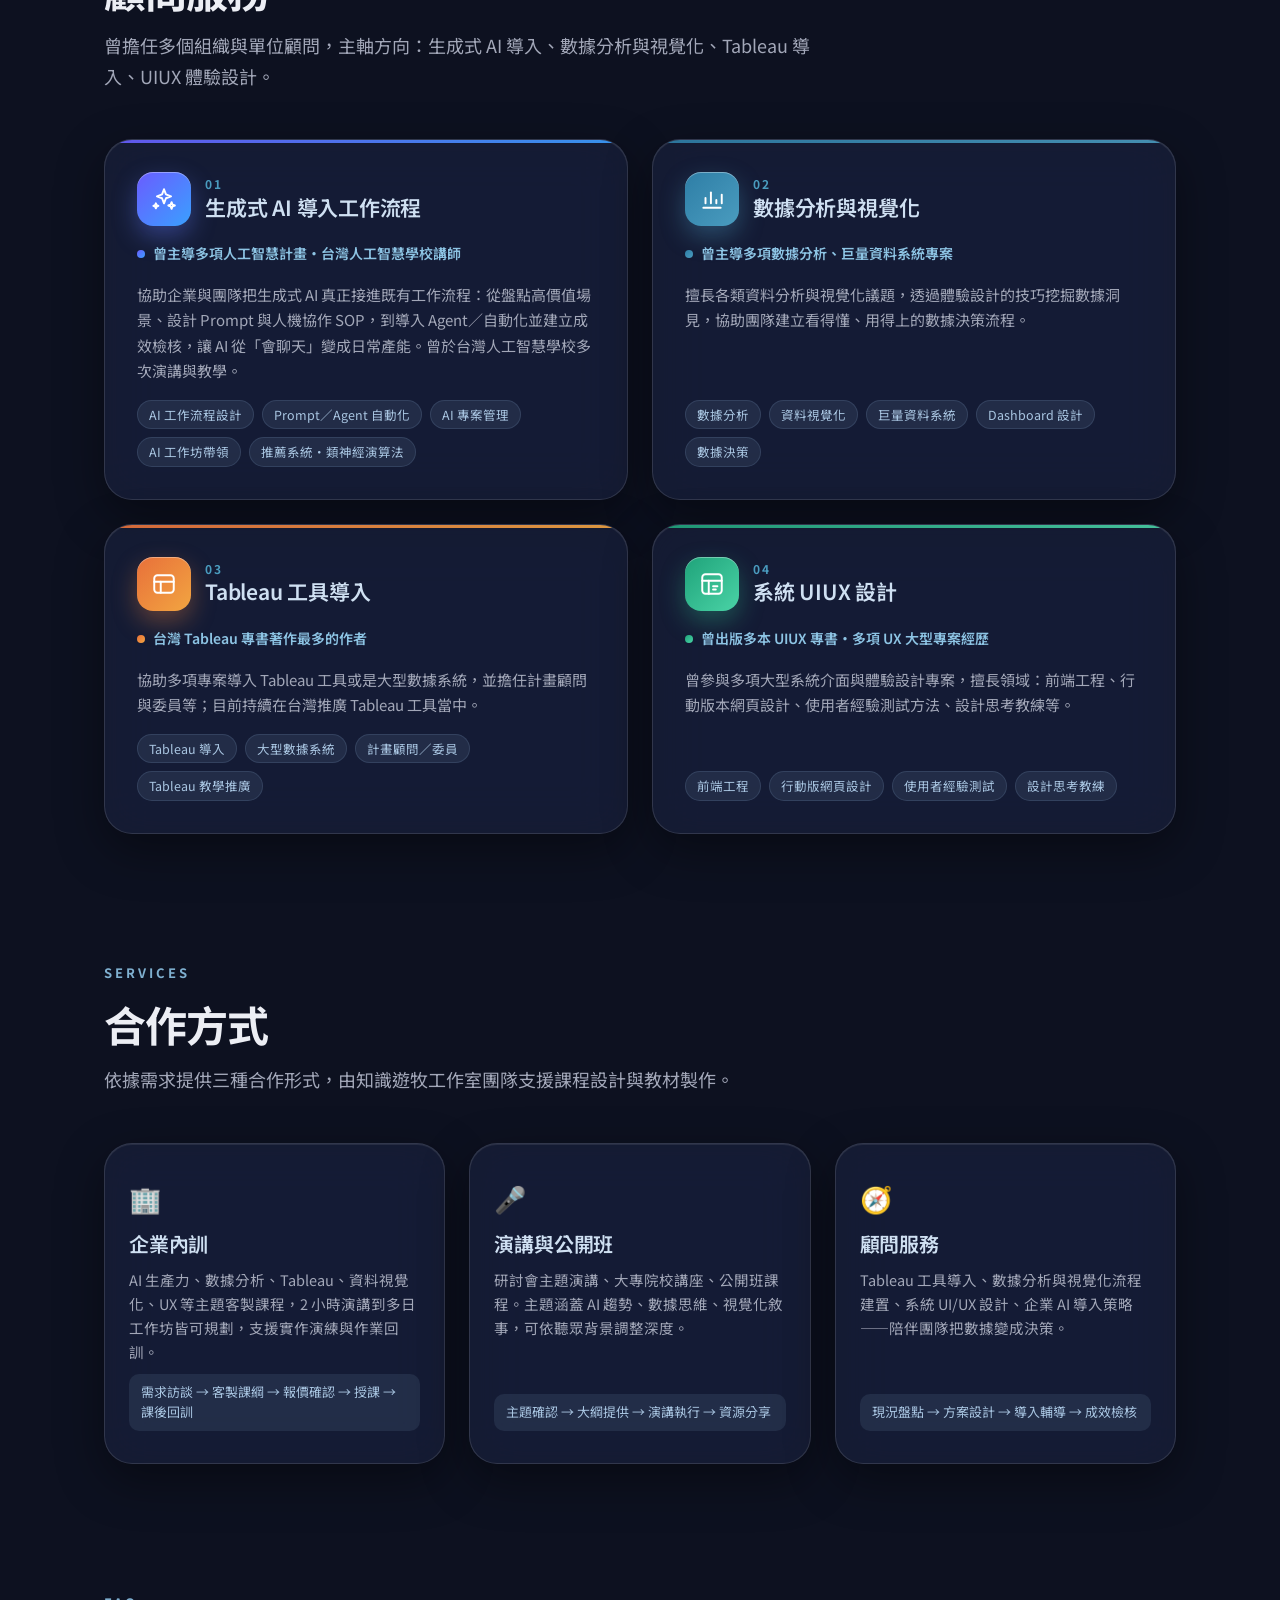
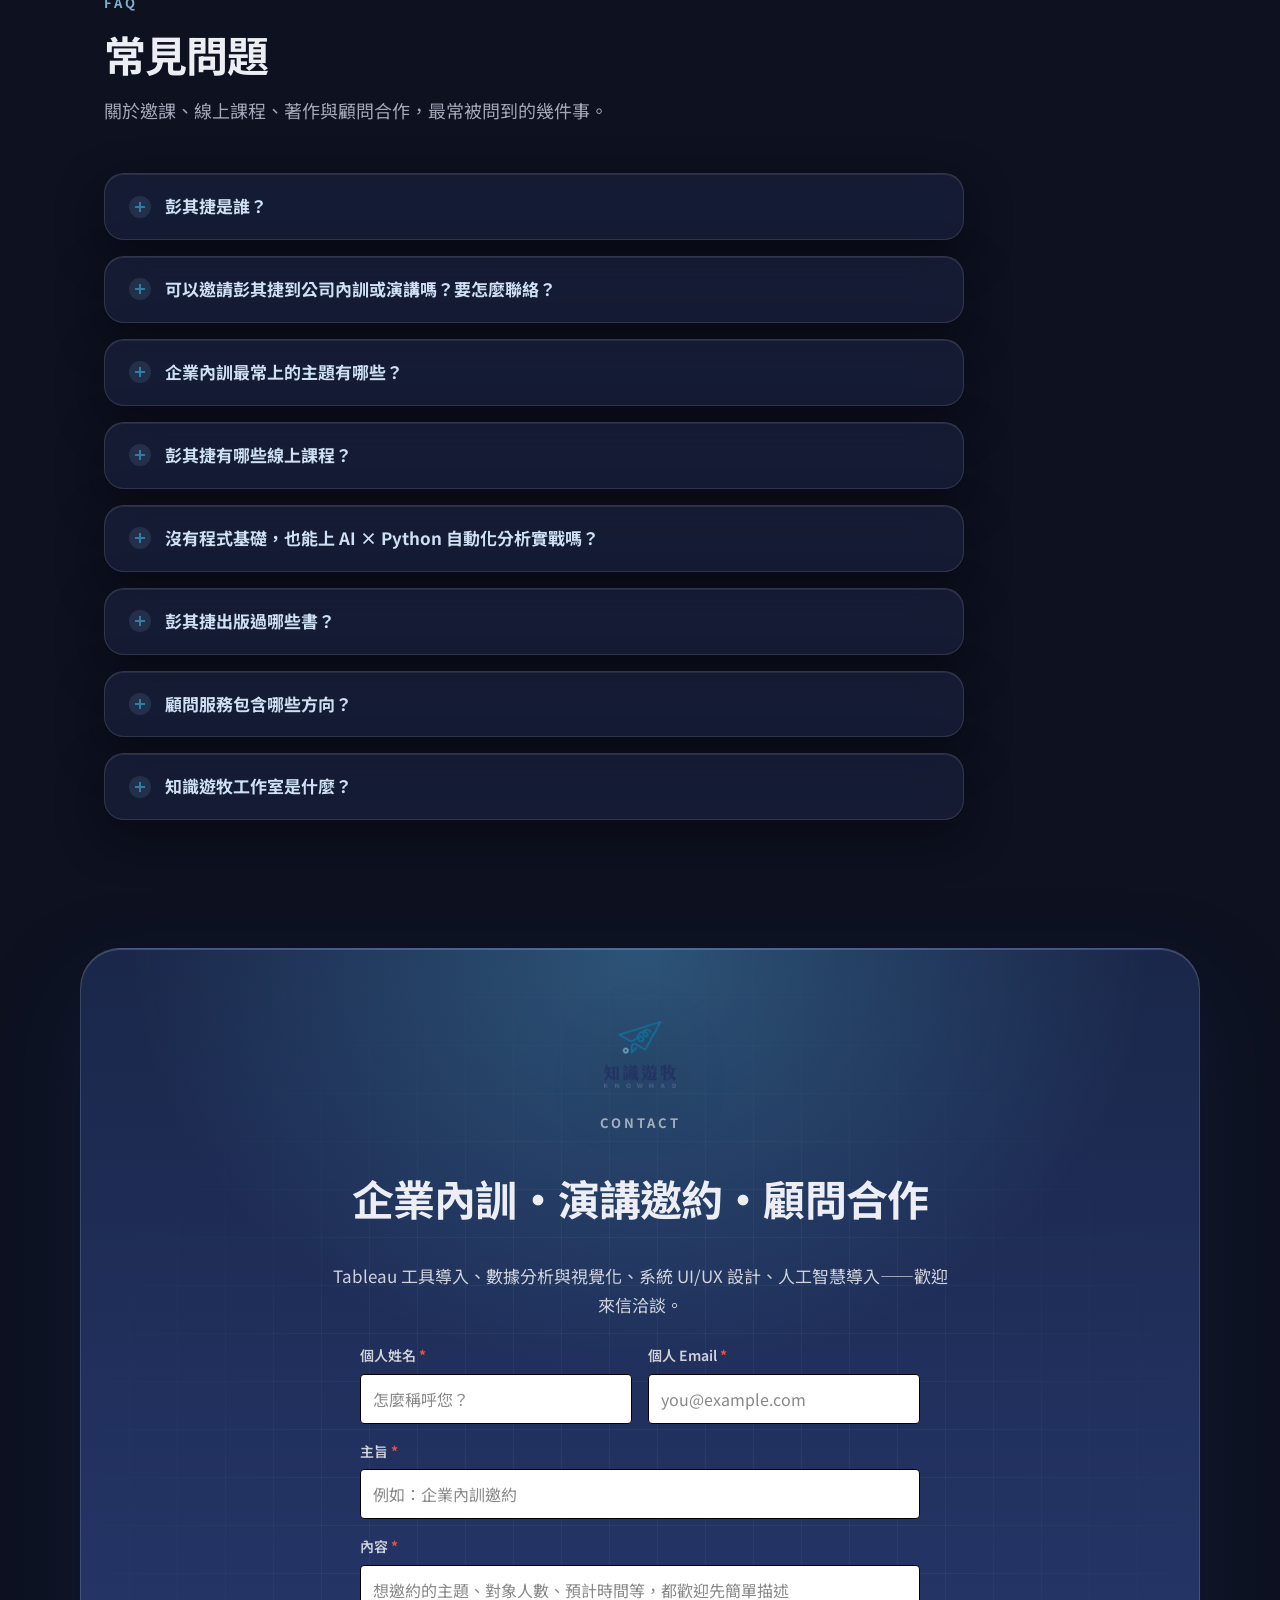
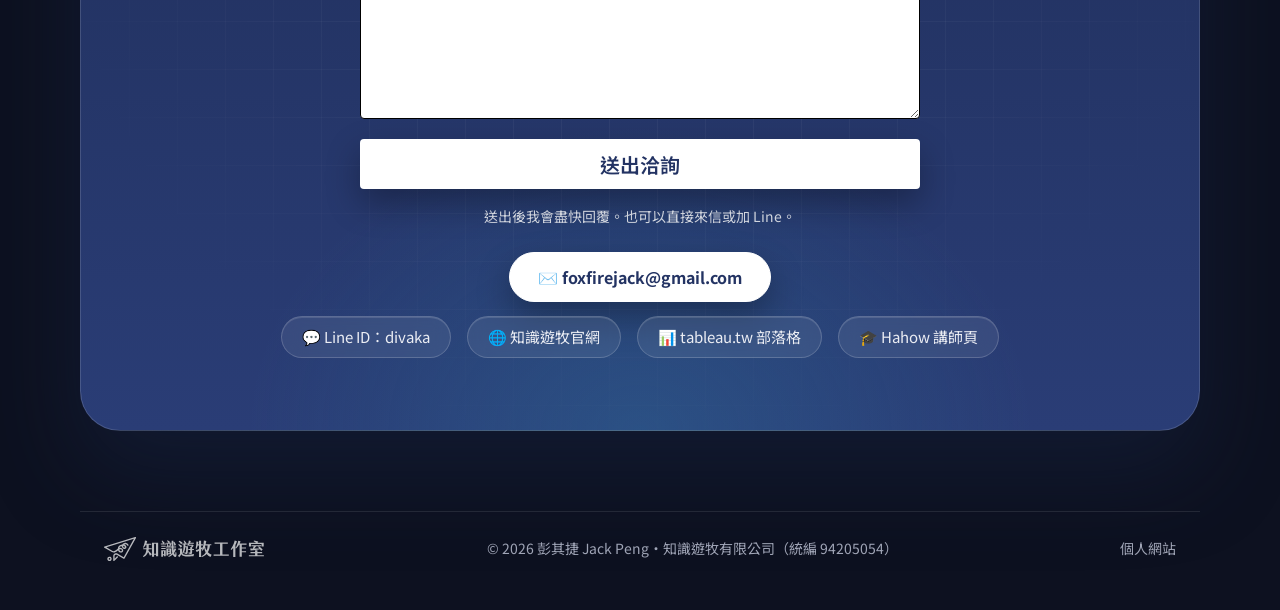
==== commit 5168d12e: "更新聯絡表單功能，調整收件人設定為可由 `to` 指定的多位收件人，並新增必填欄位 `project` 和 `source_url`。更新相關 JavaScript 檔案以反映這些變更，並在 READ" ====
--- a/index.html
+++ b/index.html
@@ -1147,7 +1147,7 @@
 </div>
 <canvas id="particles" aria-hidden="true"></canvas>
 <script src="assets/js/site-fx.js?v=20260823c"></script>
-<script src="assets/js/contact-form.js?v=20260829c"></script>
+<script src="assets/js/contact-form.js?v=20260901b"></script>
 <script>
 (function(){
   if (matchMedia('(prefers-reduced-motion: reduce)').matches || !matchMedia('(pointer:fine)').matches) return;
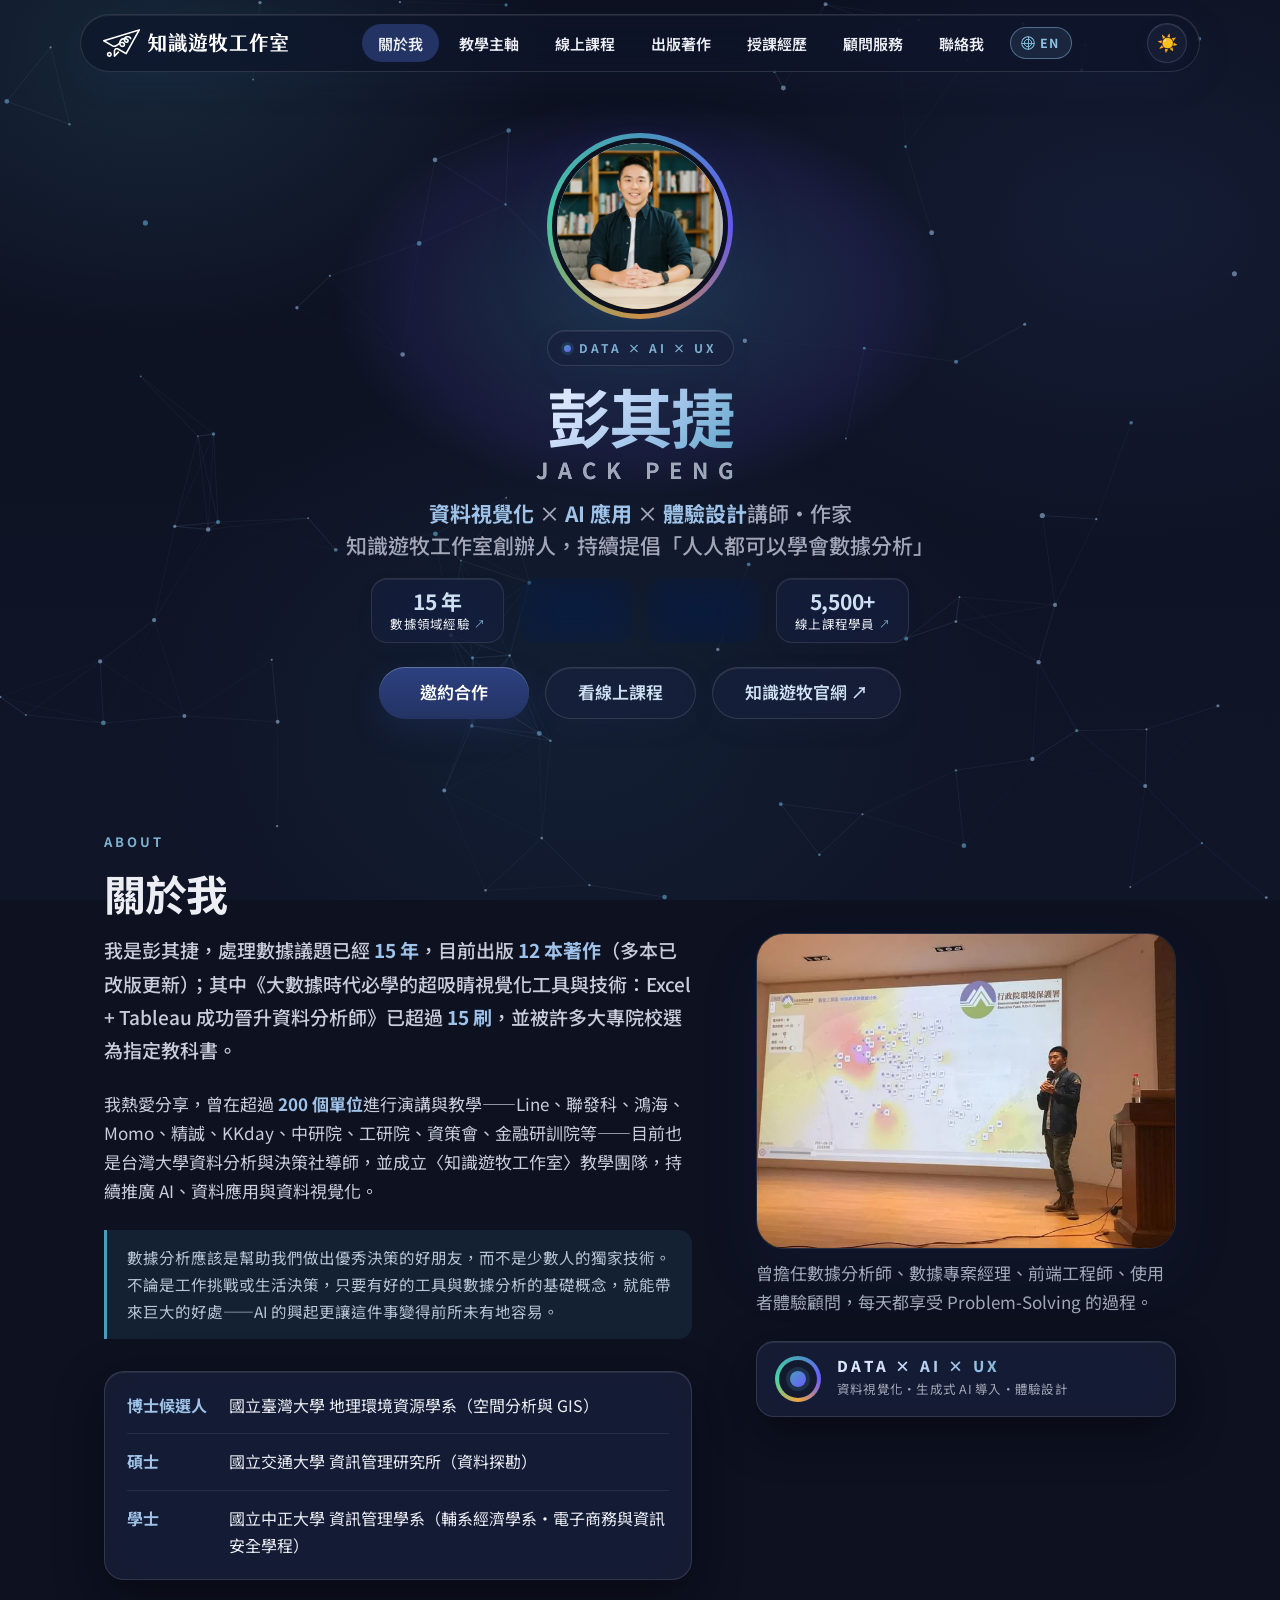
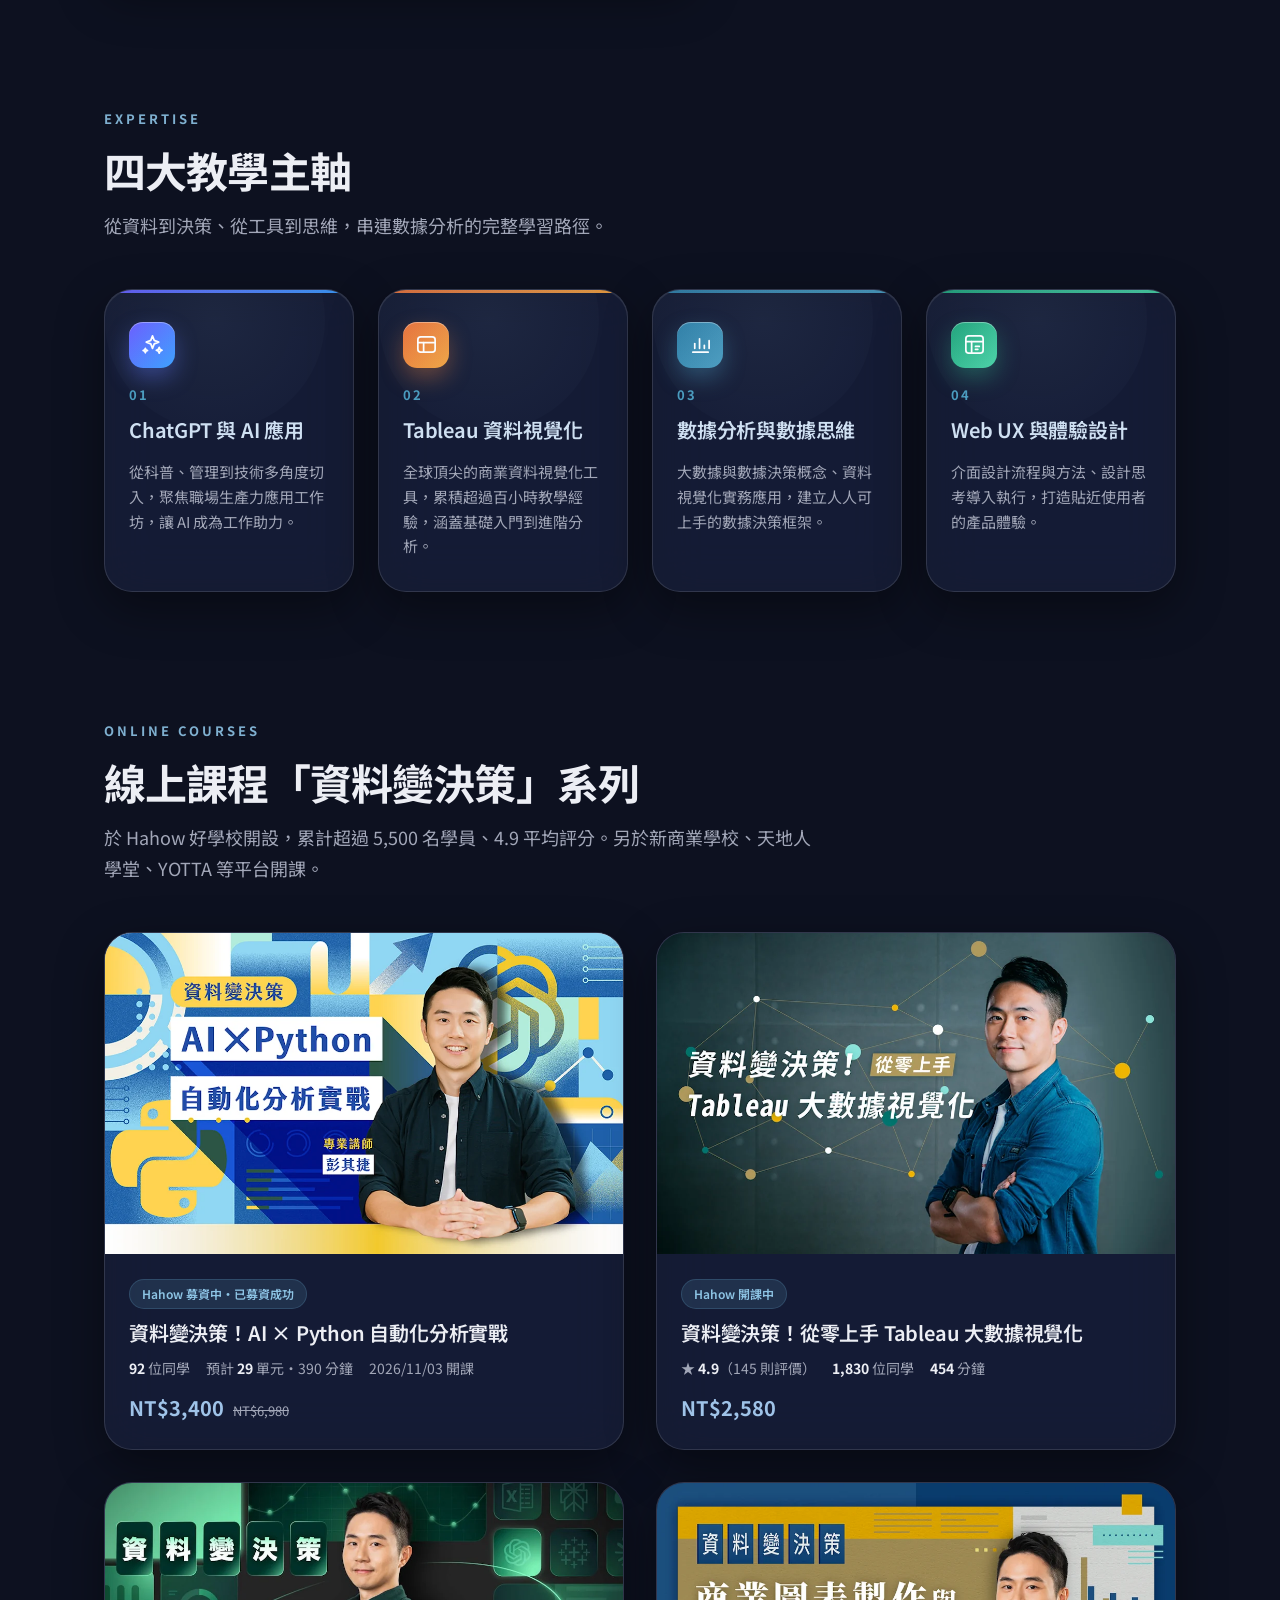
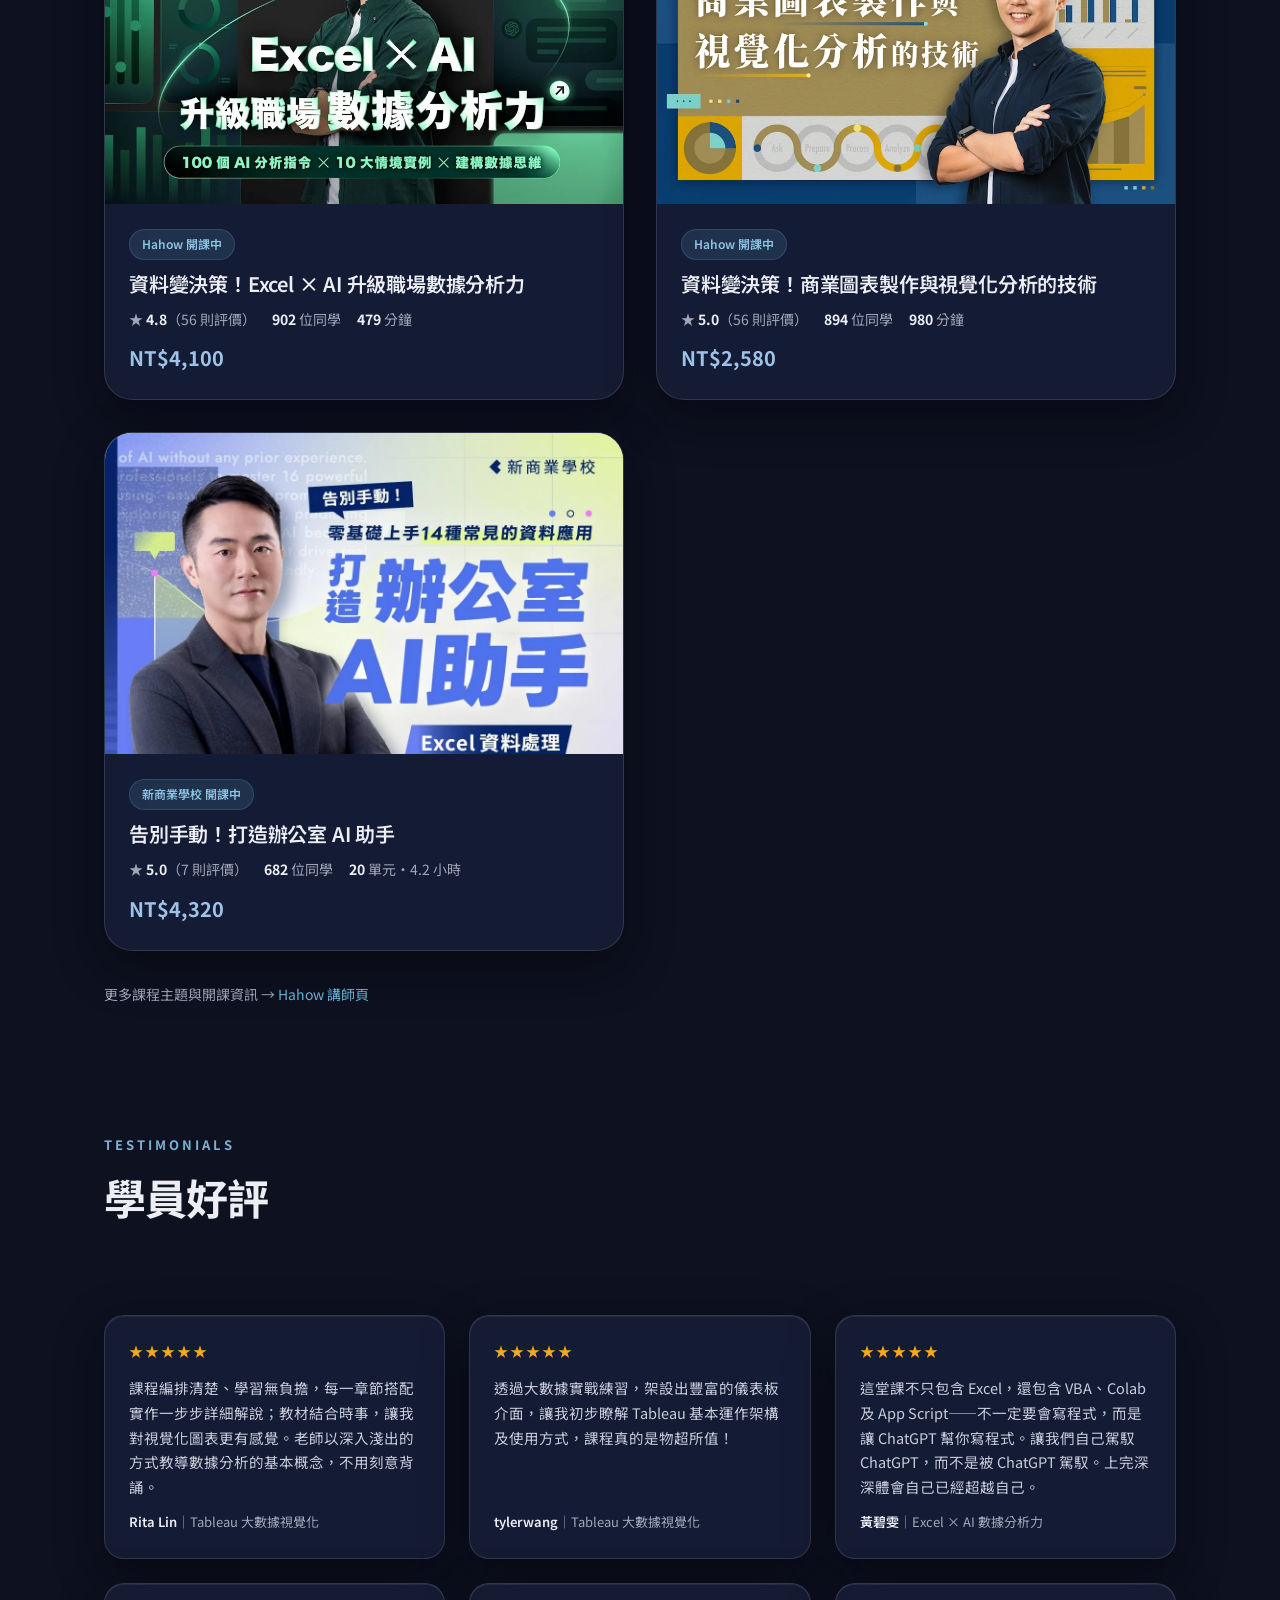
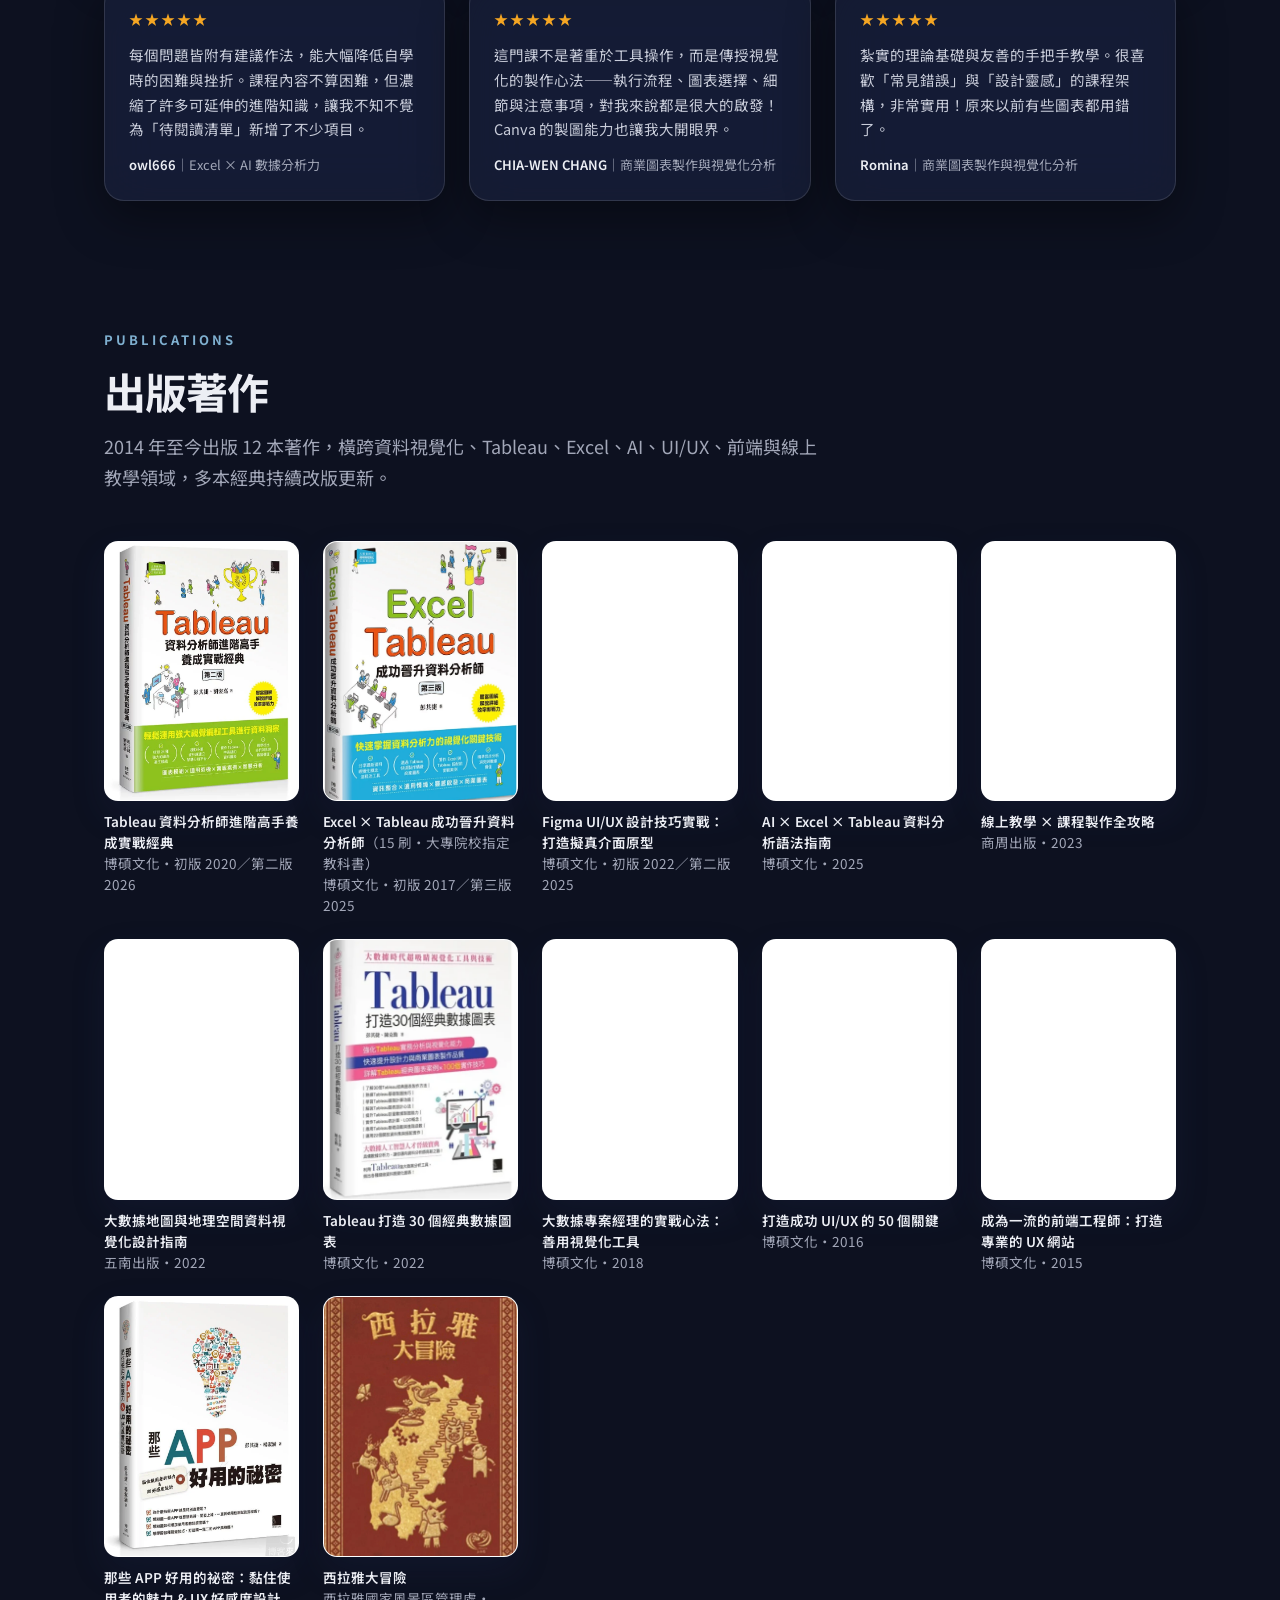
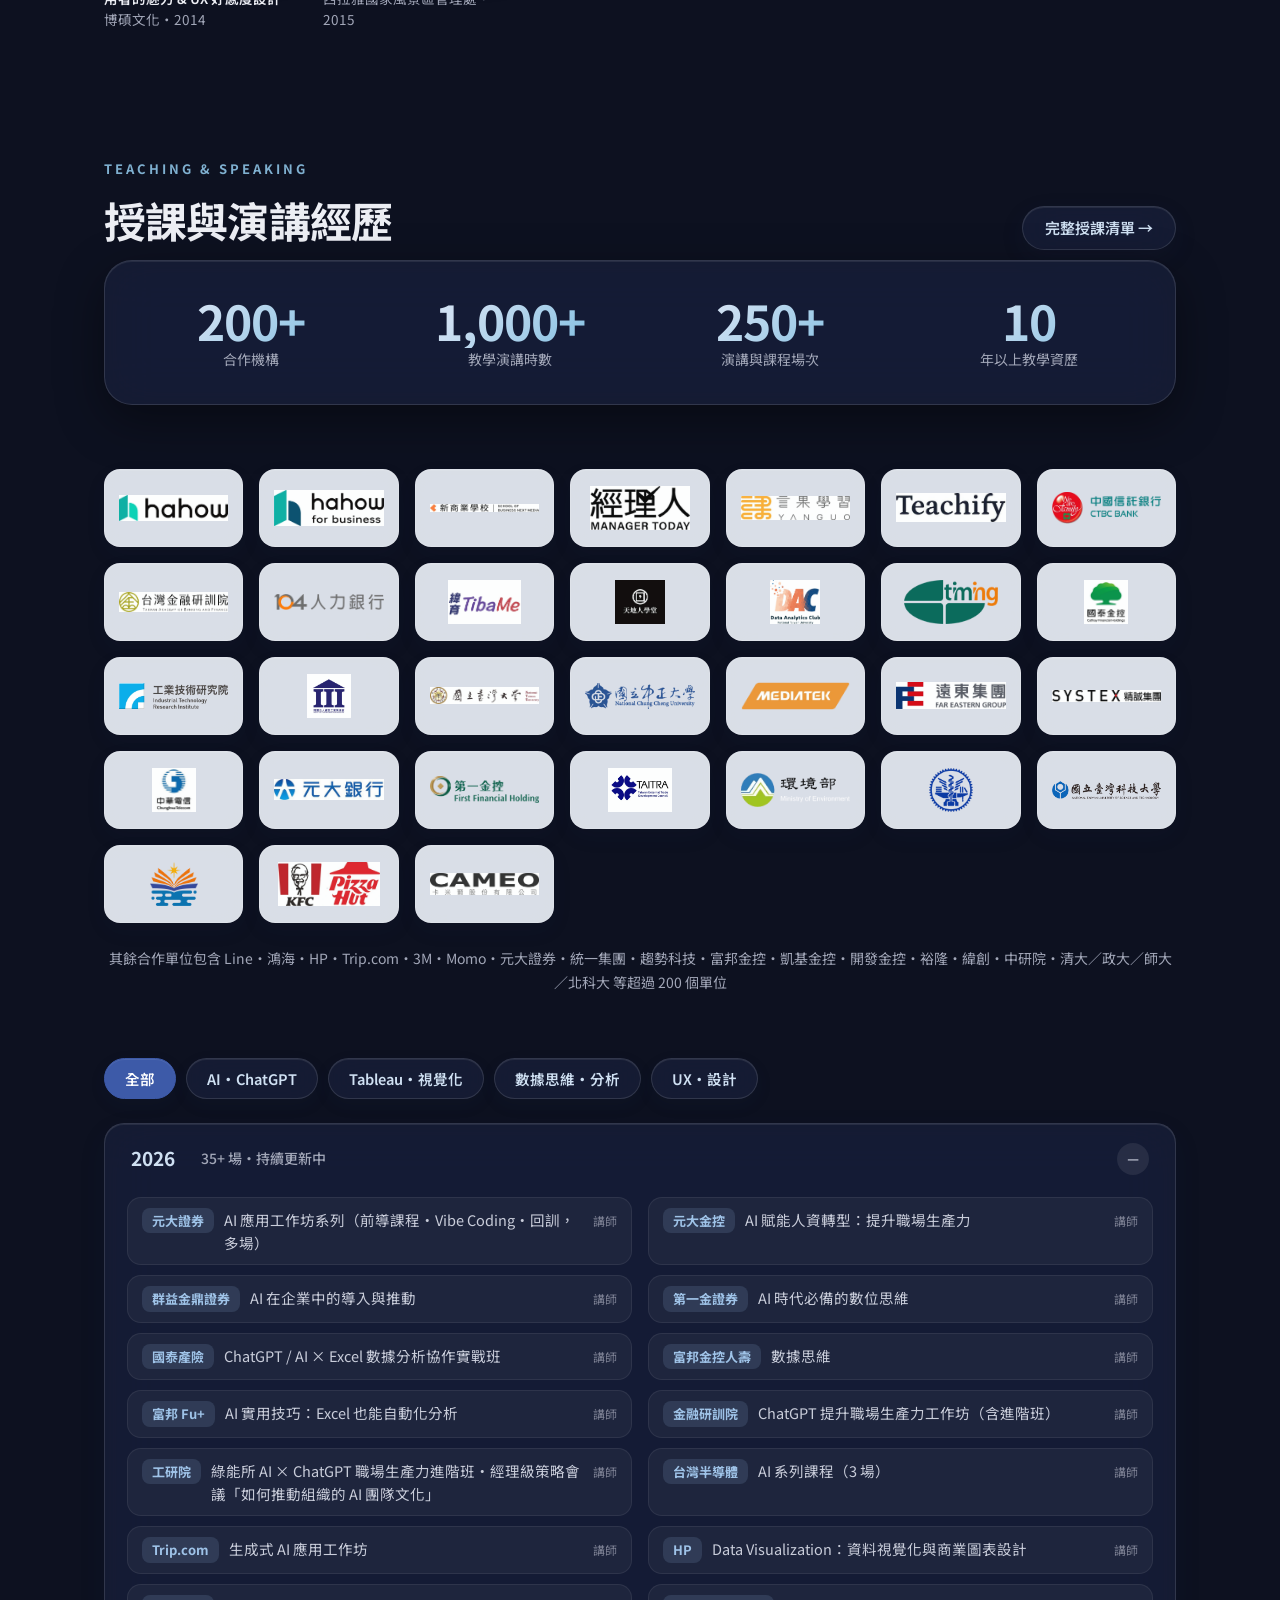
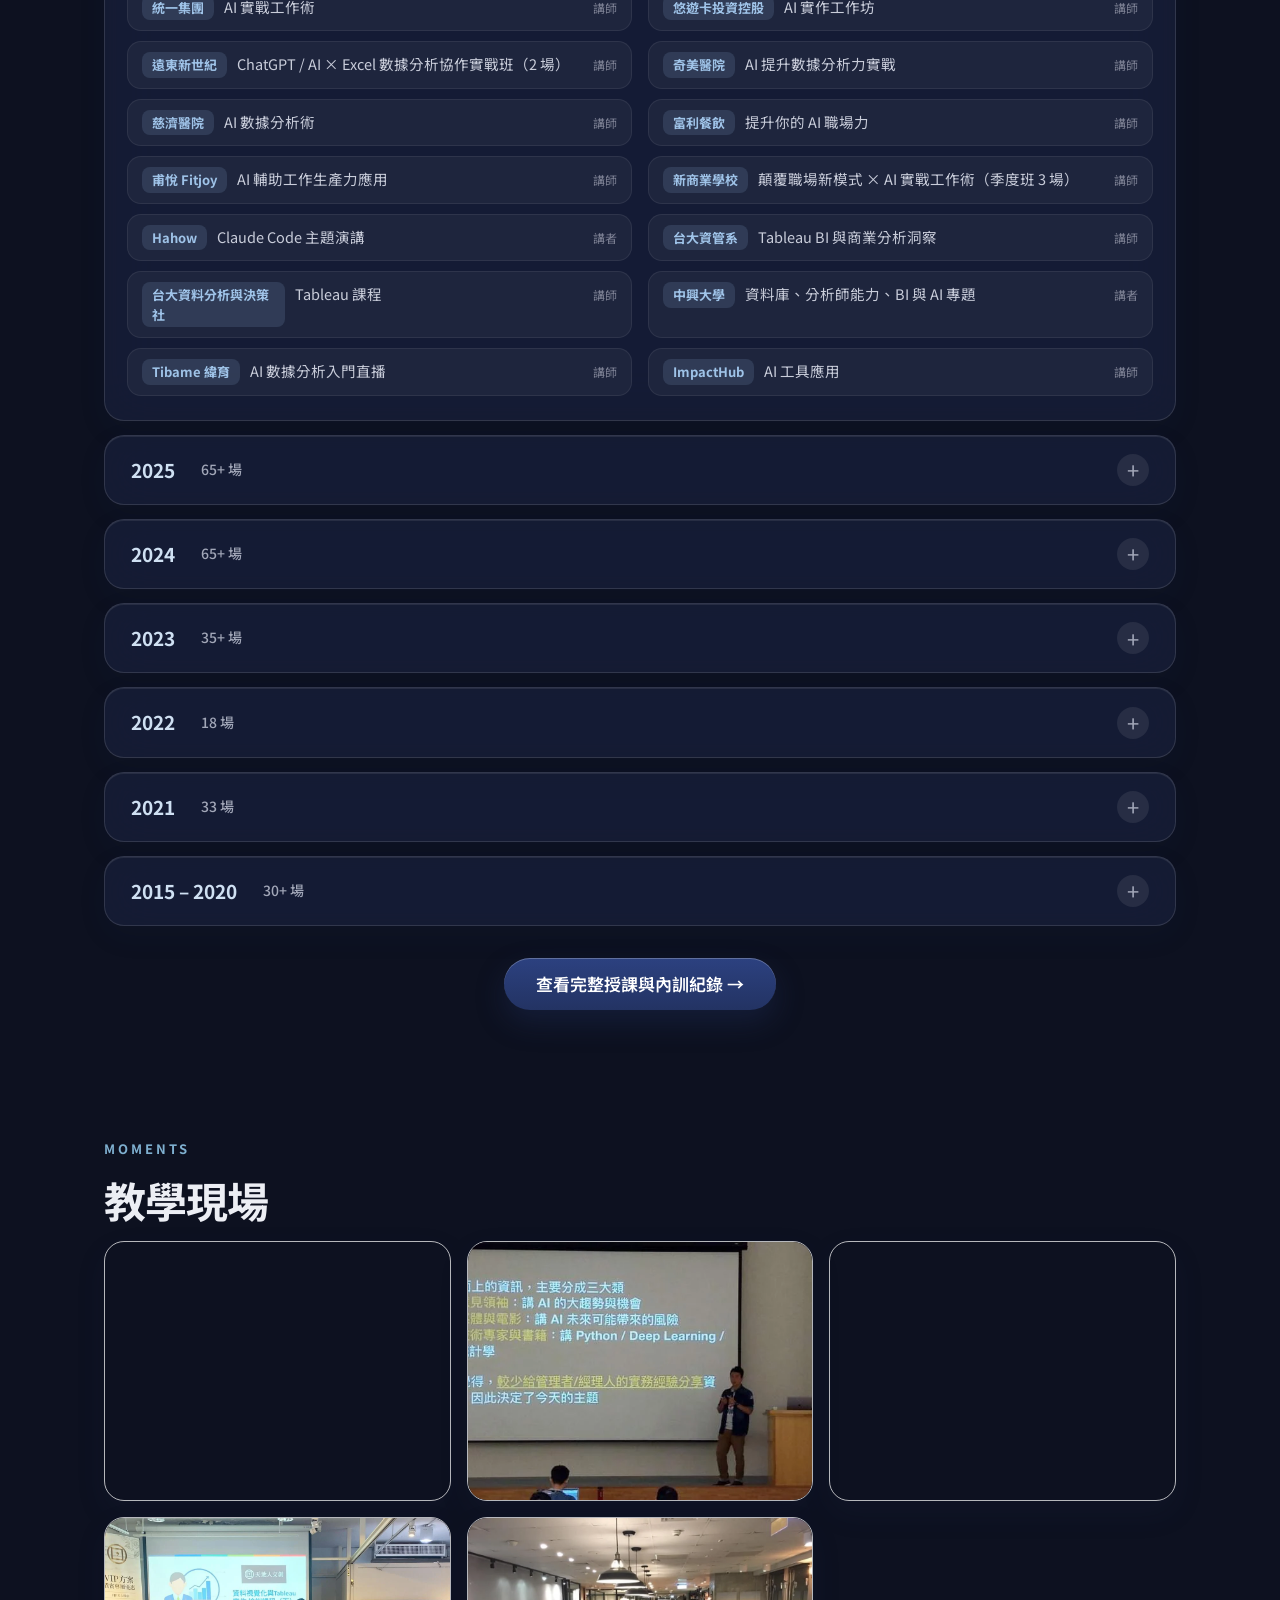
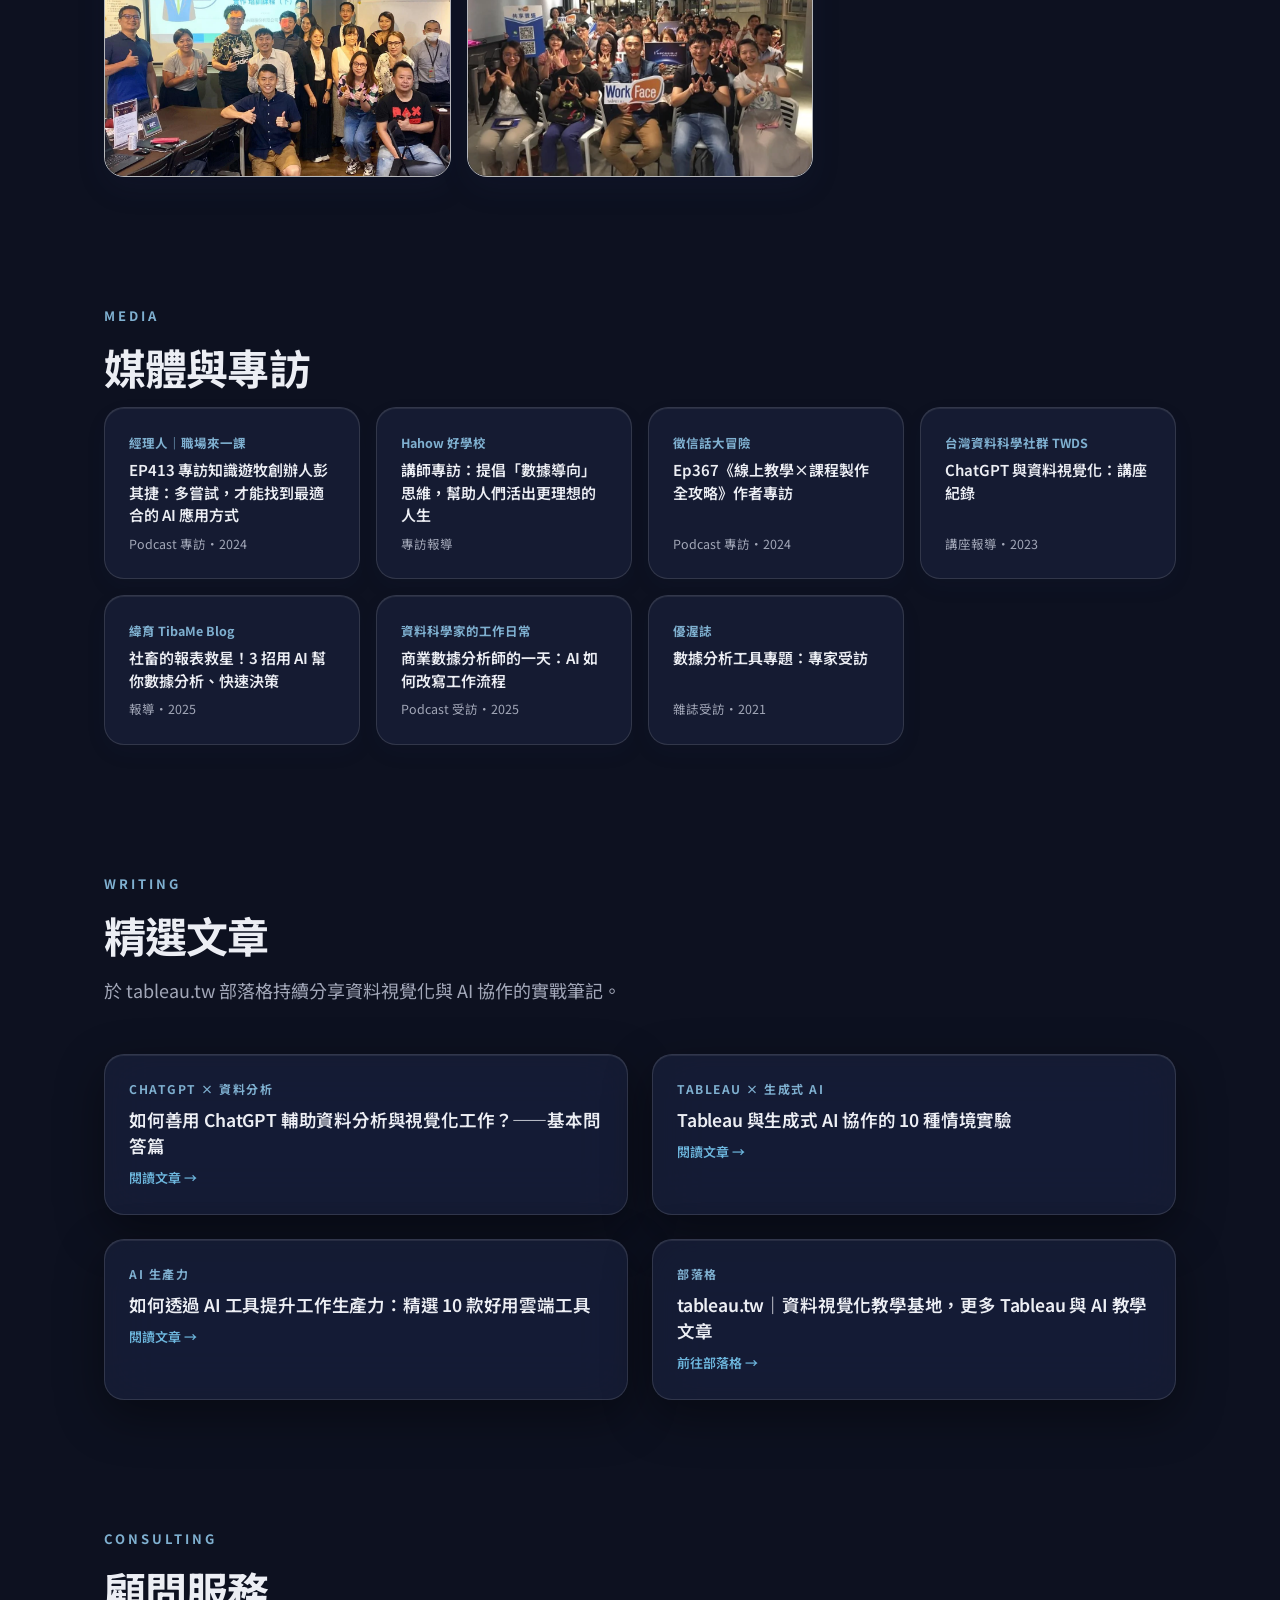
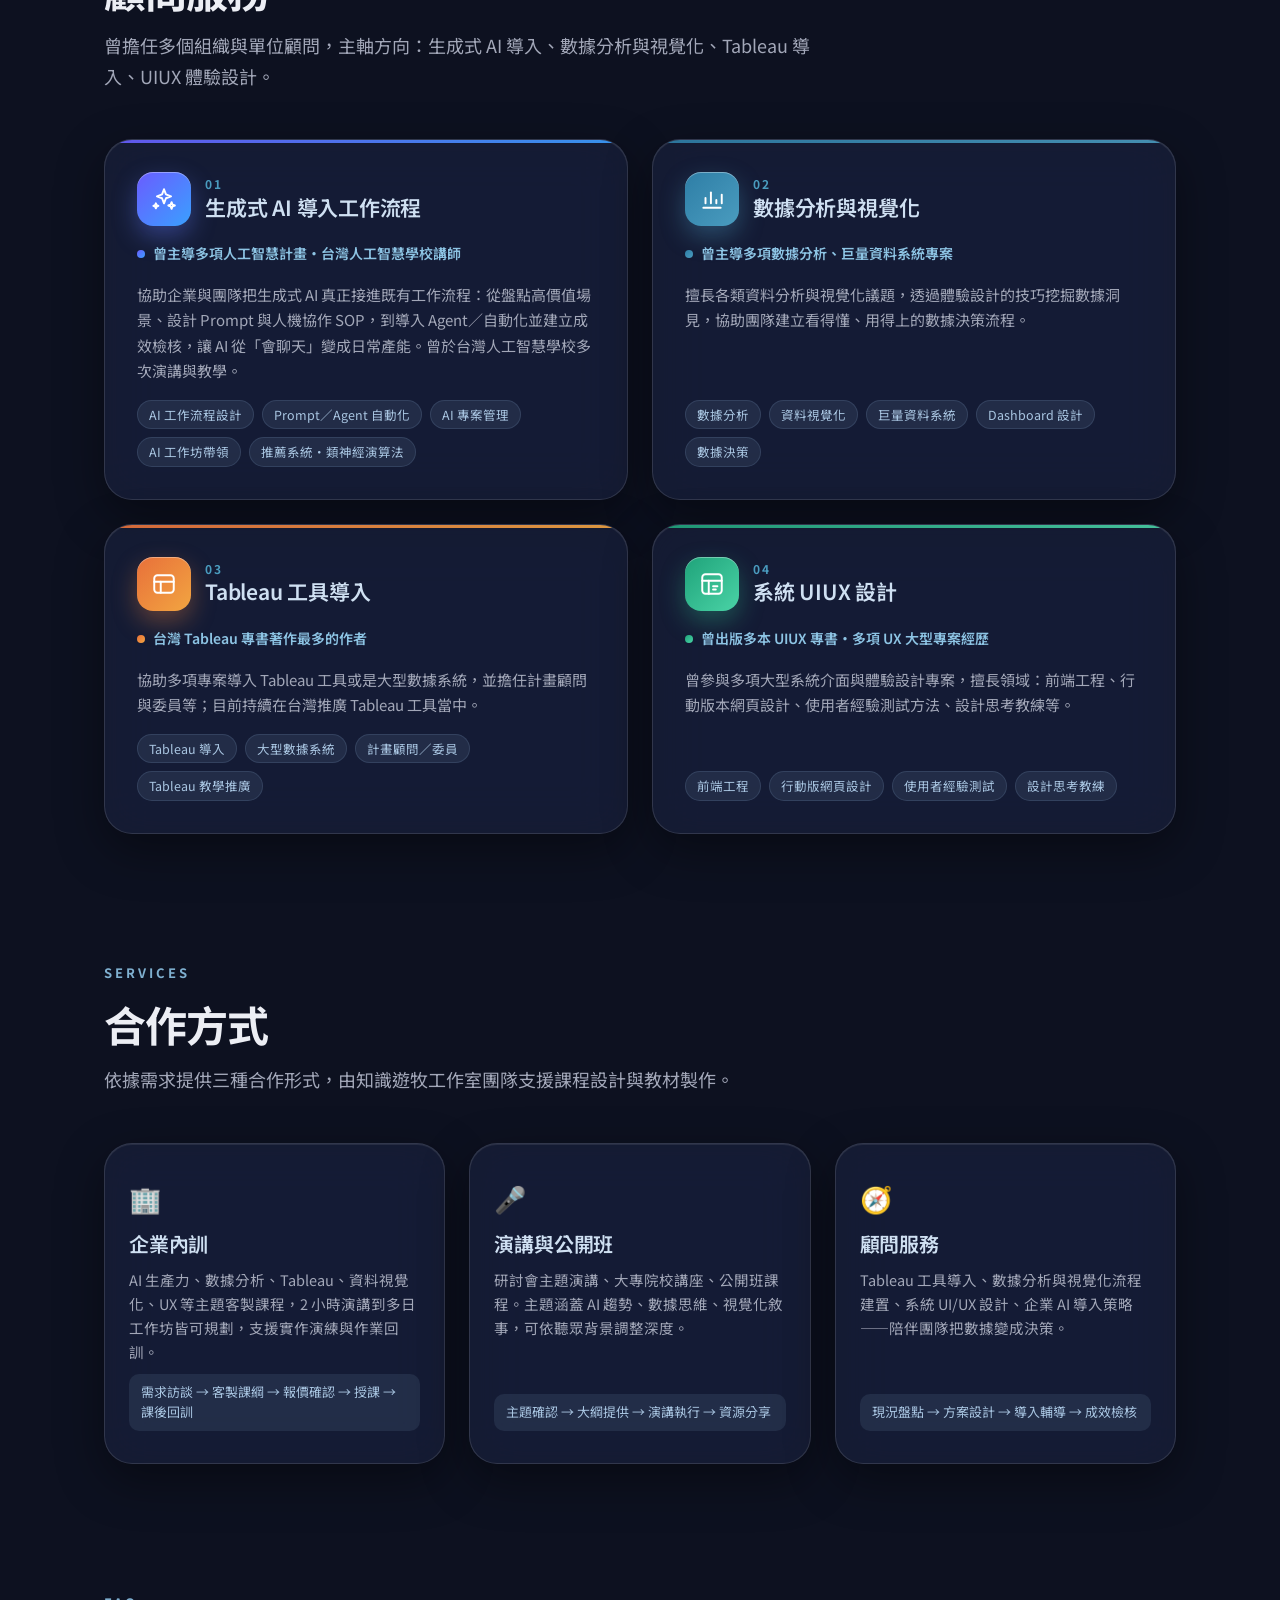
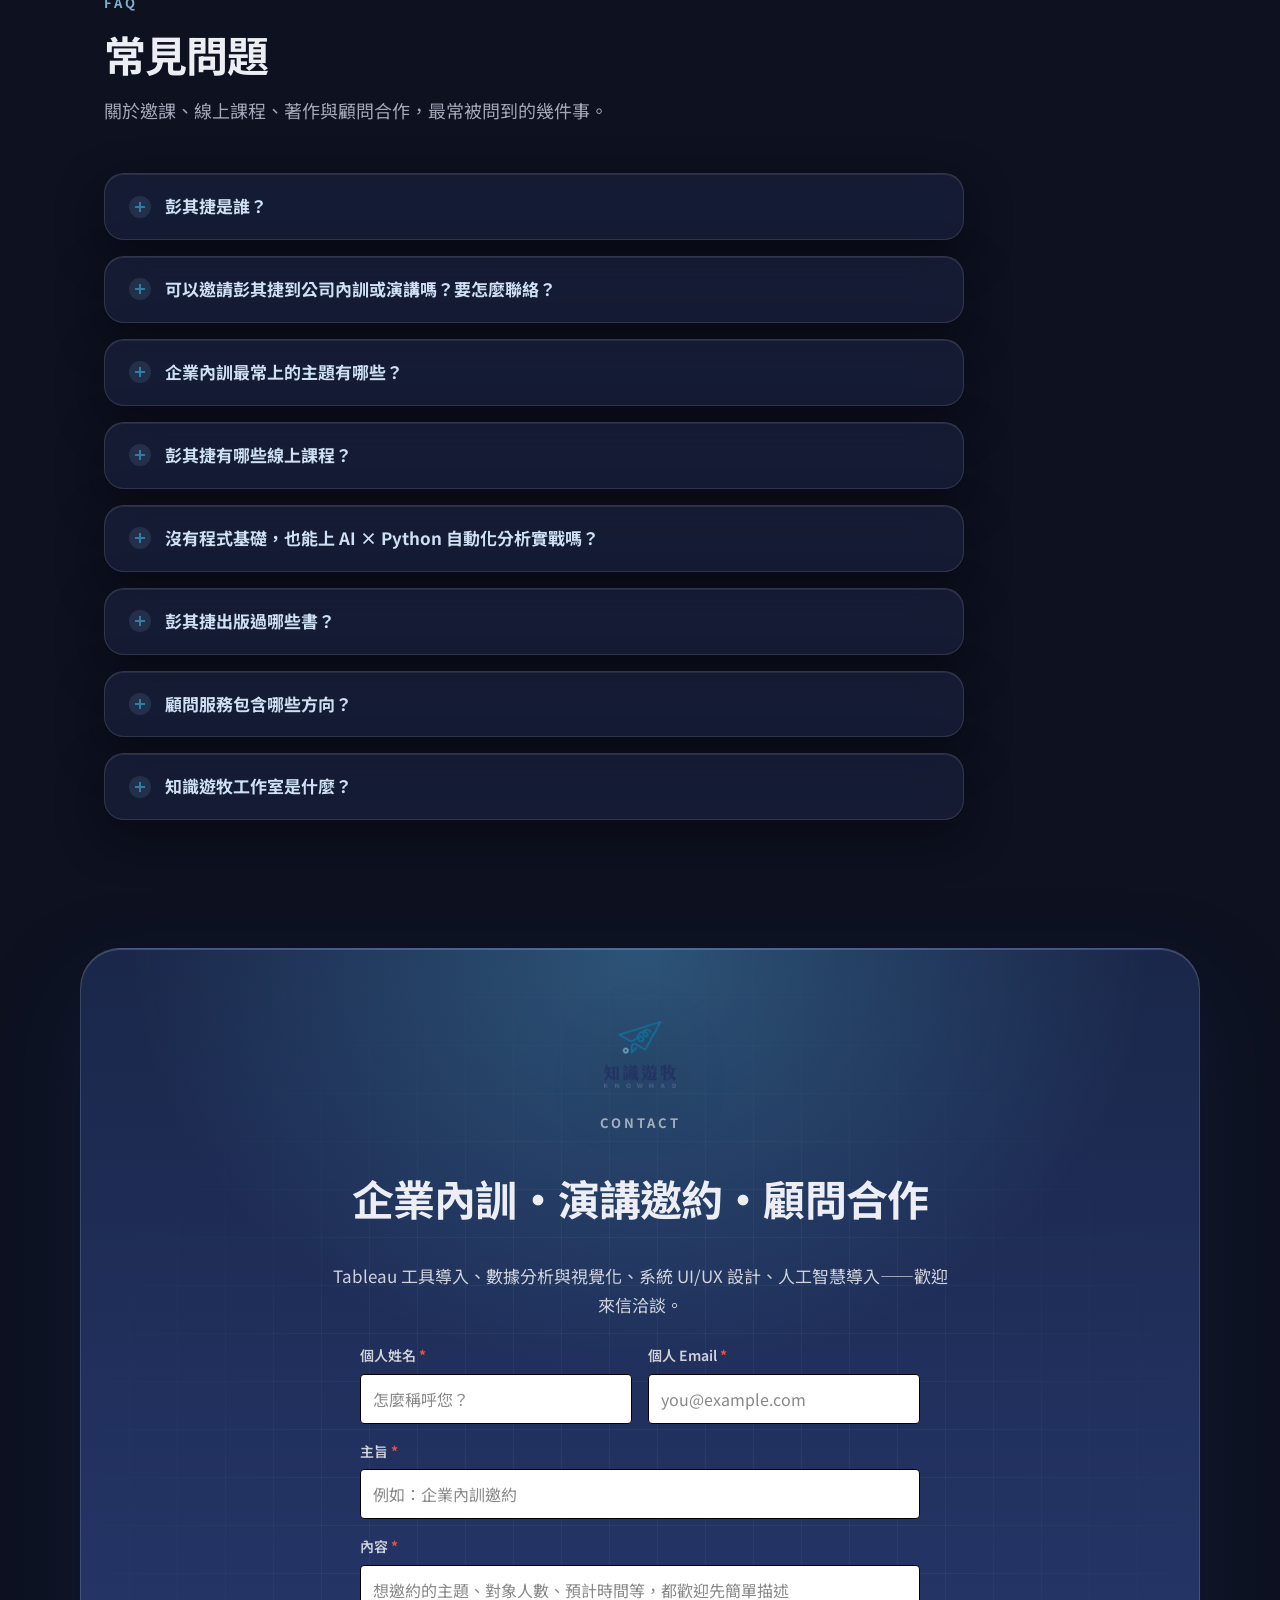
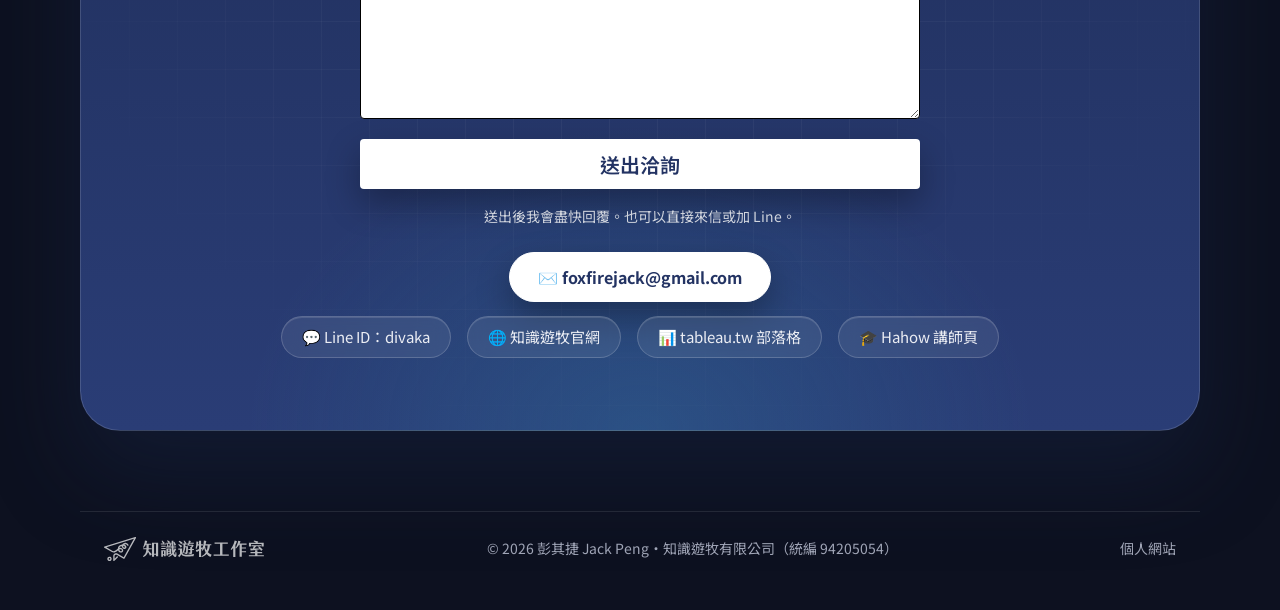
==== commit e65f549c: "聯絡表單收件人全部放 to，不再使用副本／密件副本 - contact-form.js：註解改為兩位收件人都放在 to - mail-api.md：多位收件人規則改為全部放 to、收件人看得到彼此；補" ====
--- a/index.html
+++ b/index.html
@@ -1147,7 +1147,7 @@
 </div>
 <canvas id="particles" aria-hidden="true"></canvas>
 <script src="assets/js/site-fx.js?v=20260823c"></script>
-<script src="assets/js/contact-form.js?v=20260901b"></script>
+<script src="assets/js/contact-form.js?v=20260901c"></script>
 <script>
 (function(){
   if (matchMedia('(prefers-reduced-motion: reduce)').matches || !matchMedia('(pointer:fine)').matches) return;
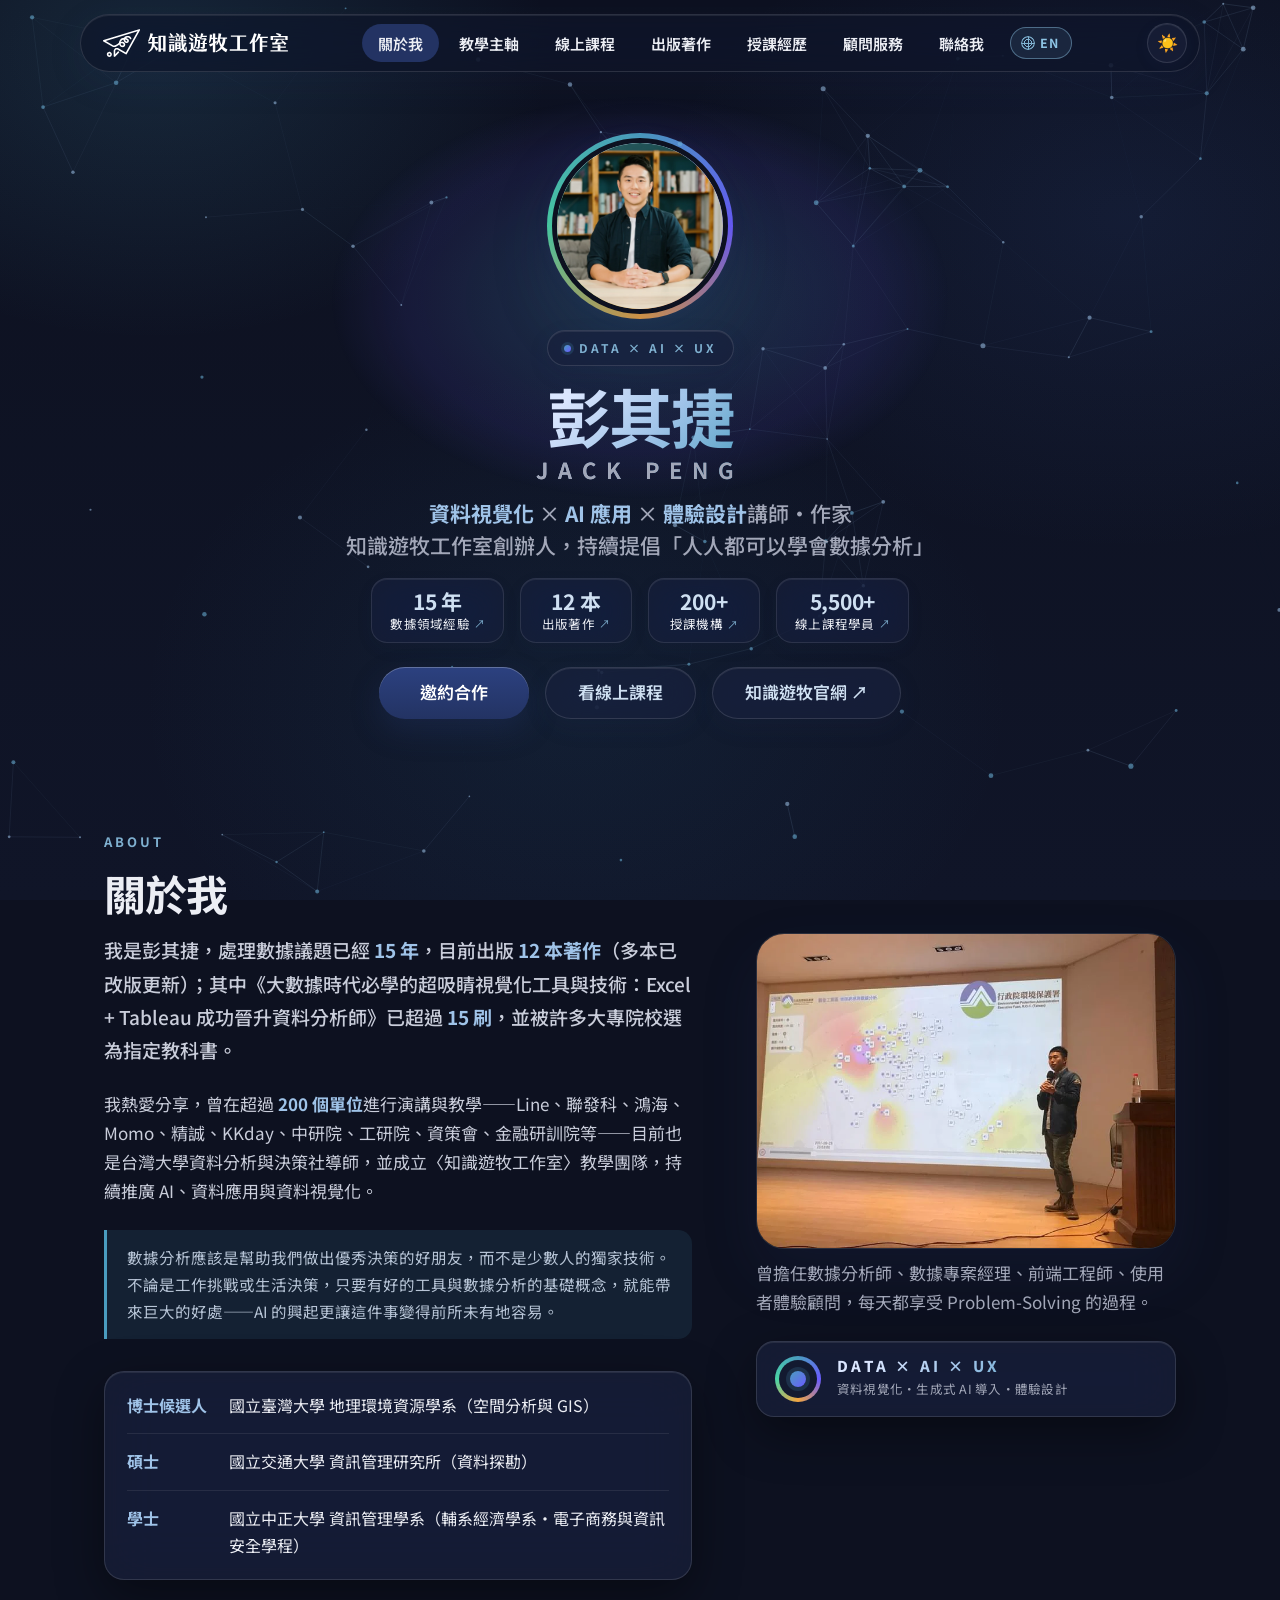
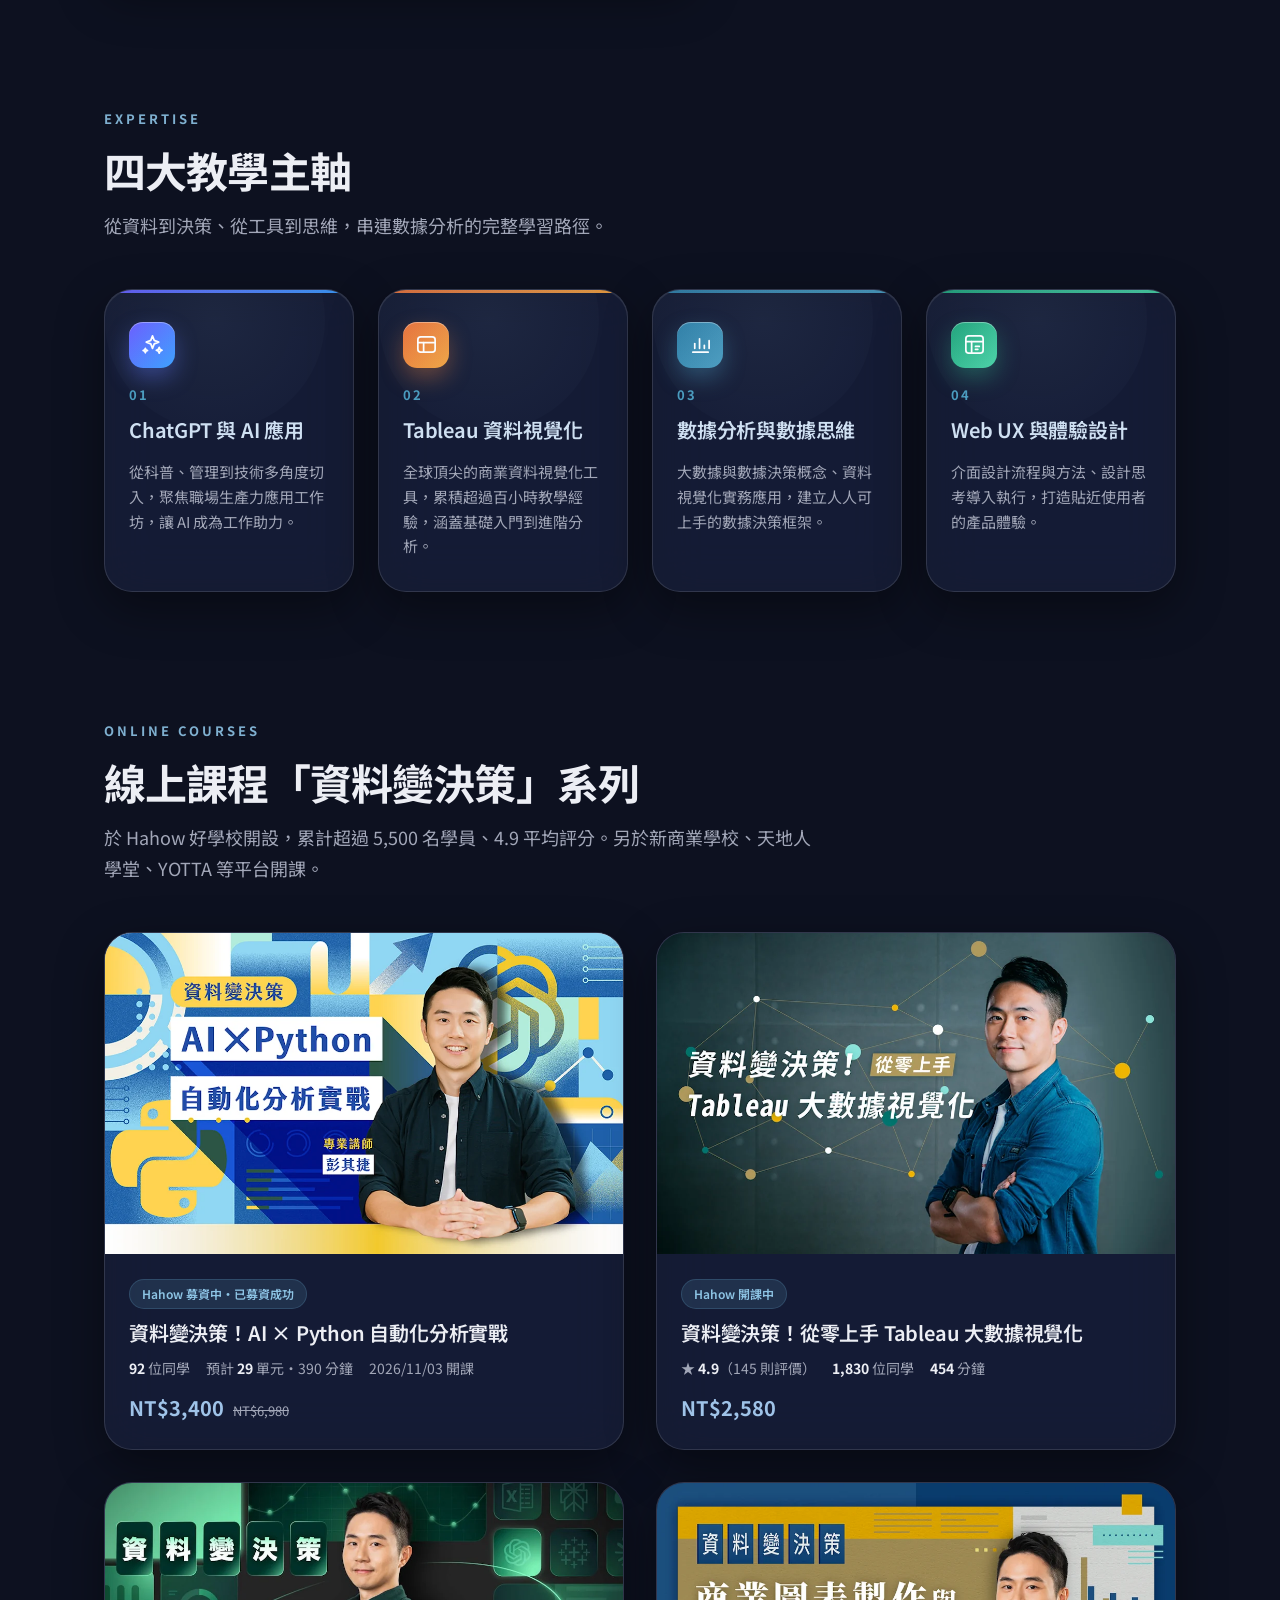
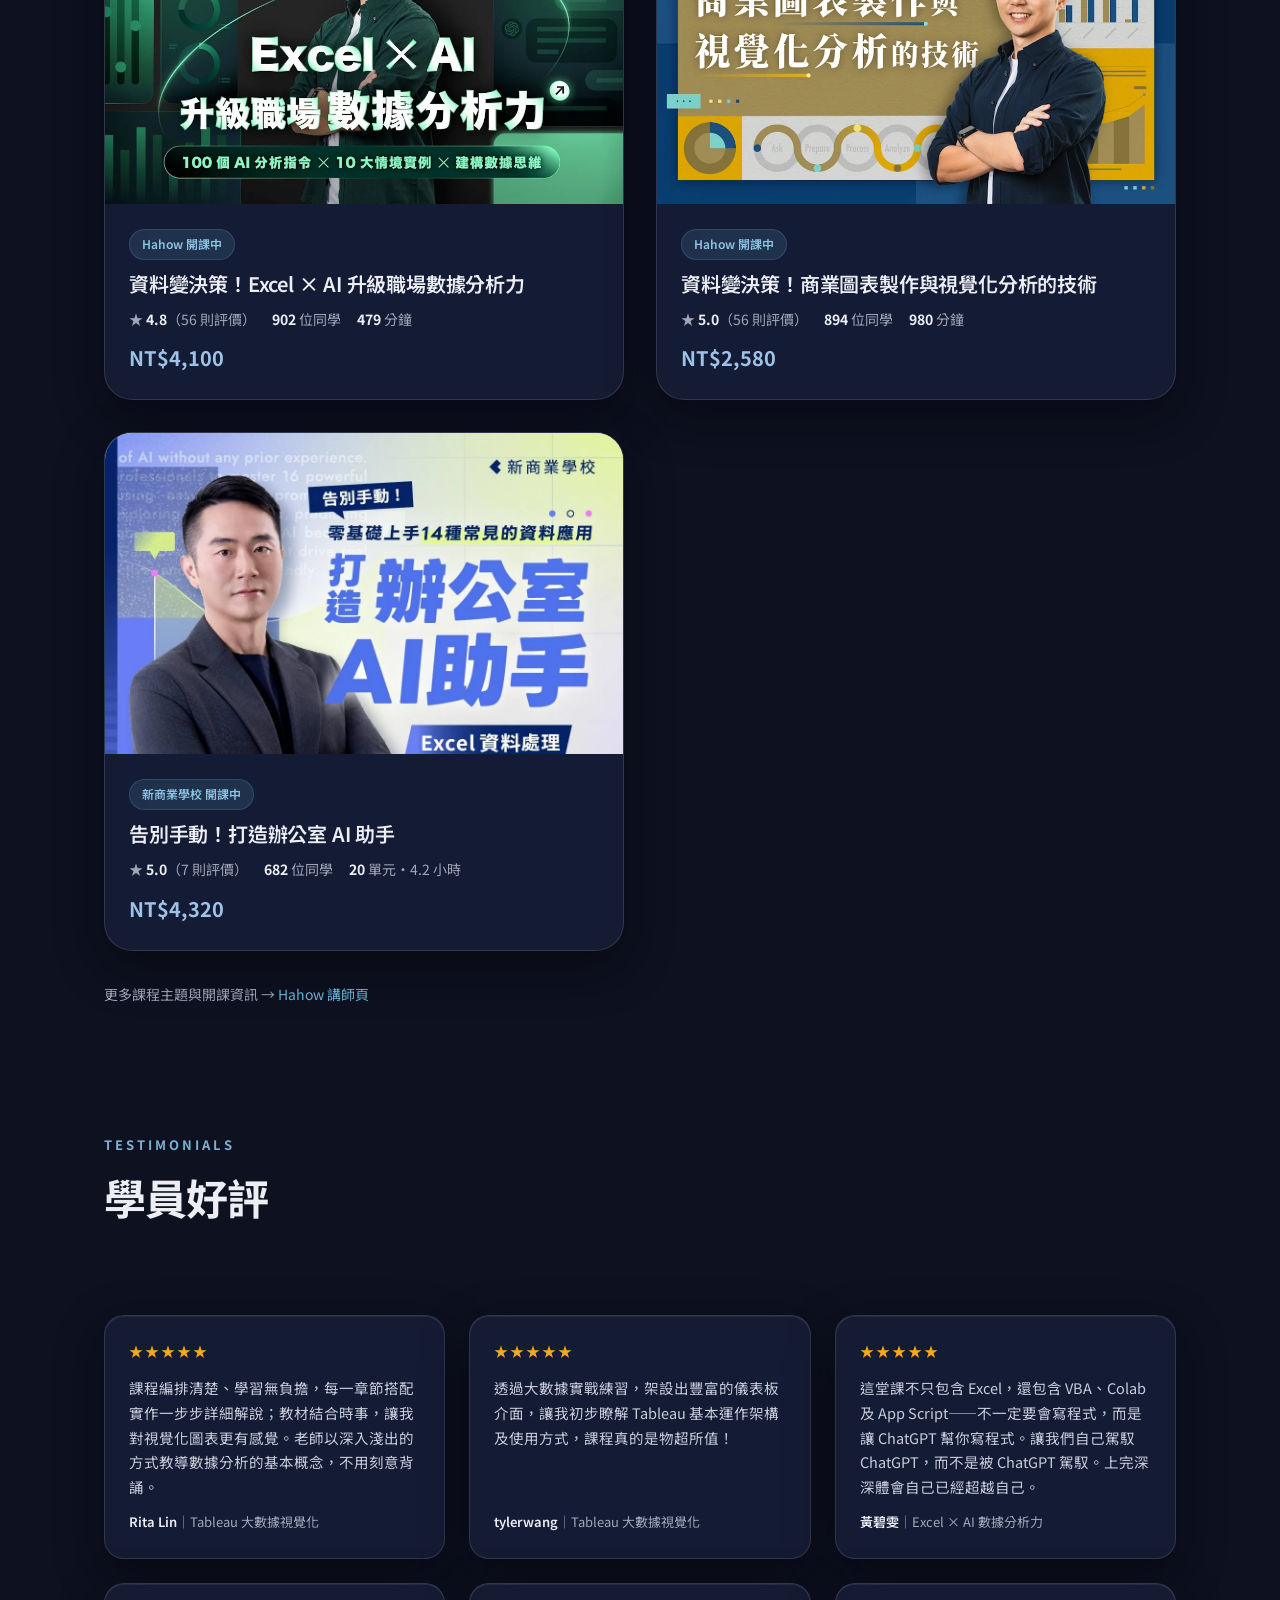
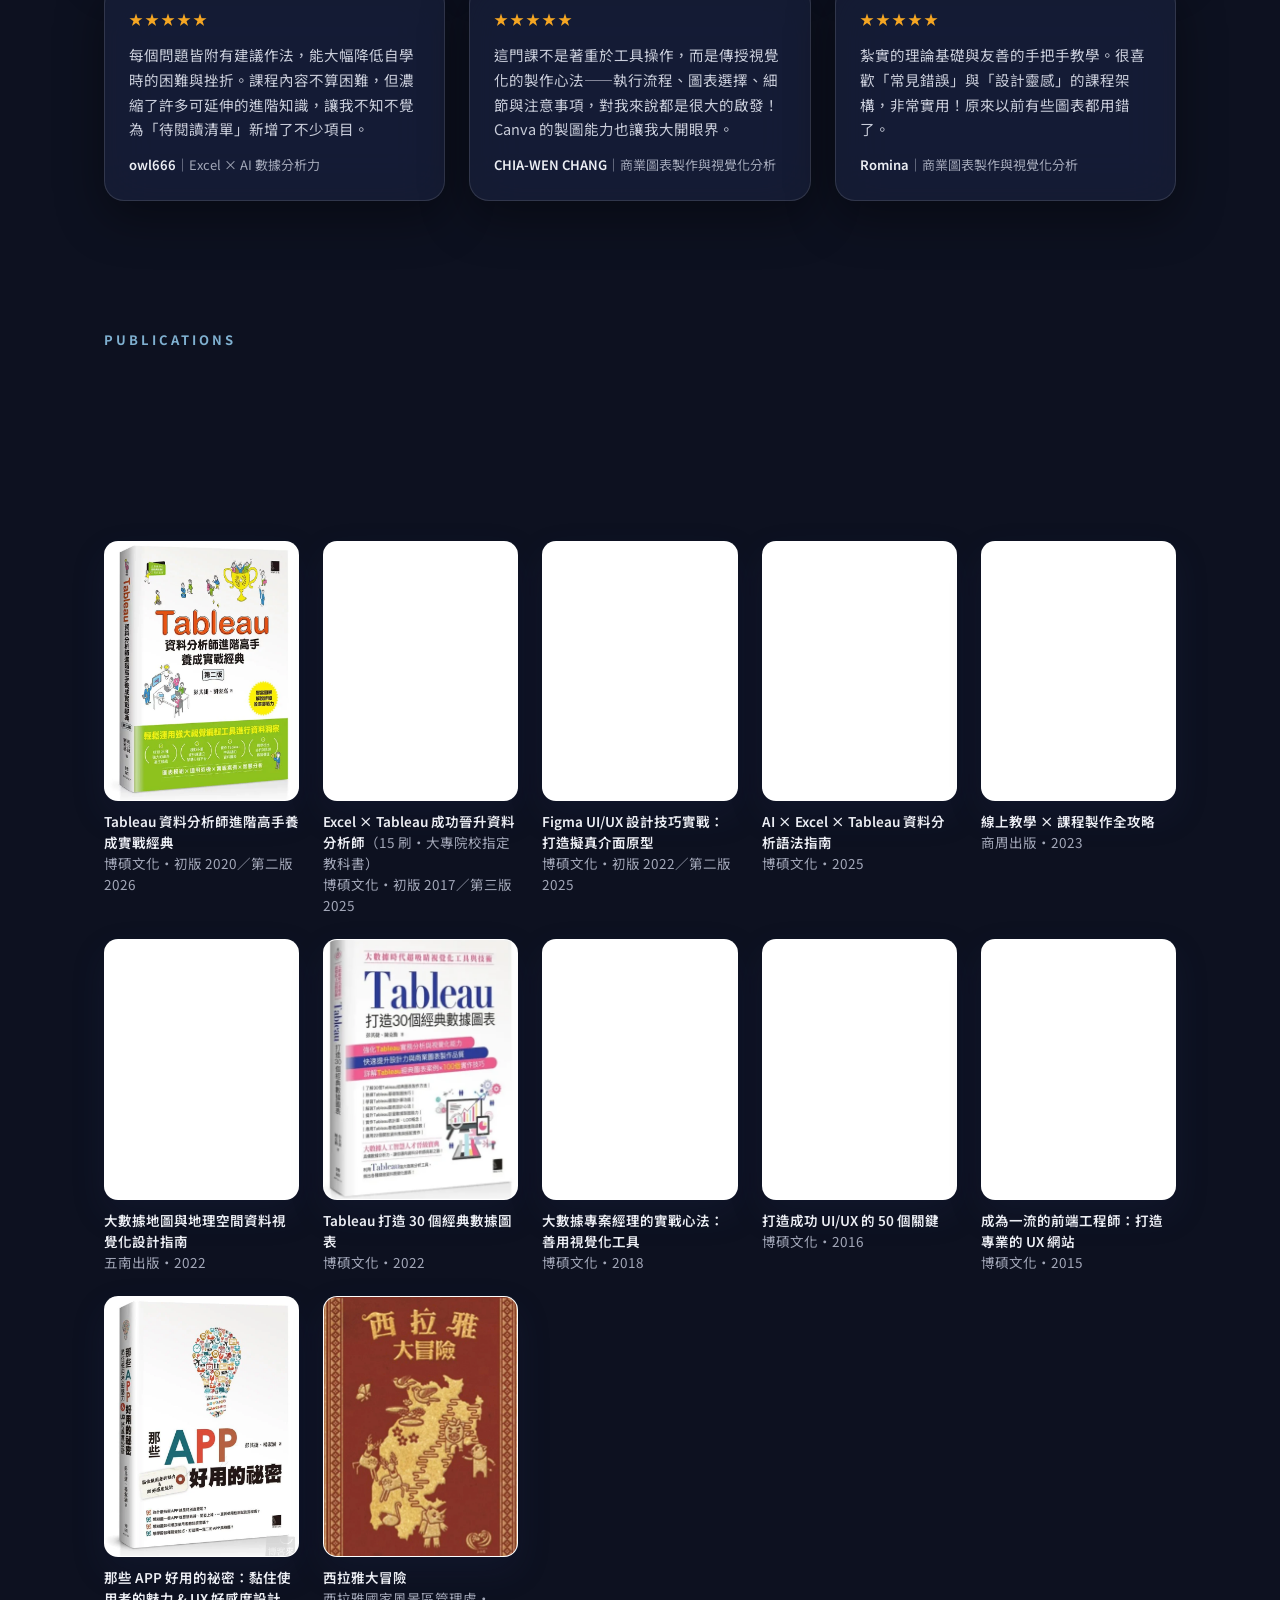
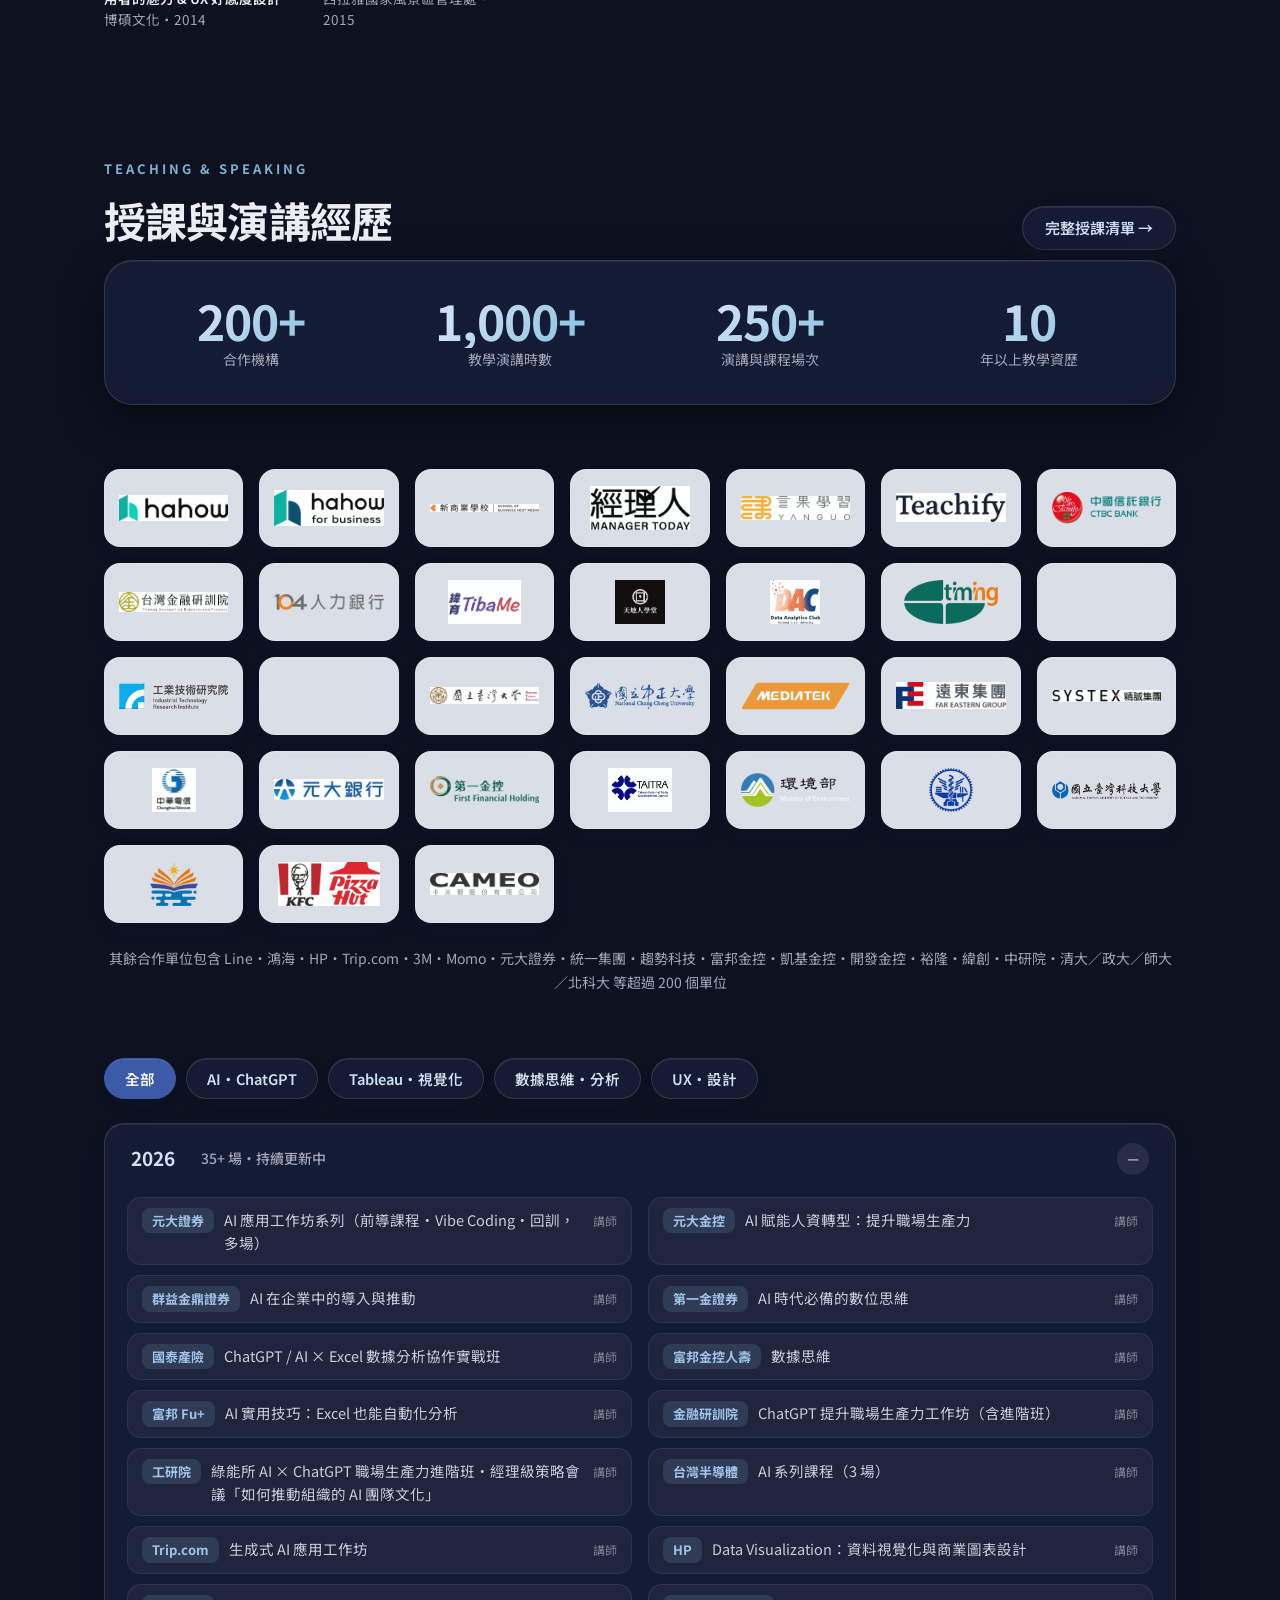
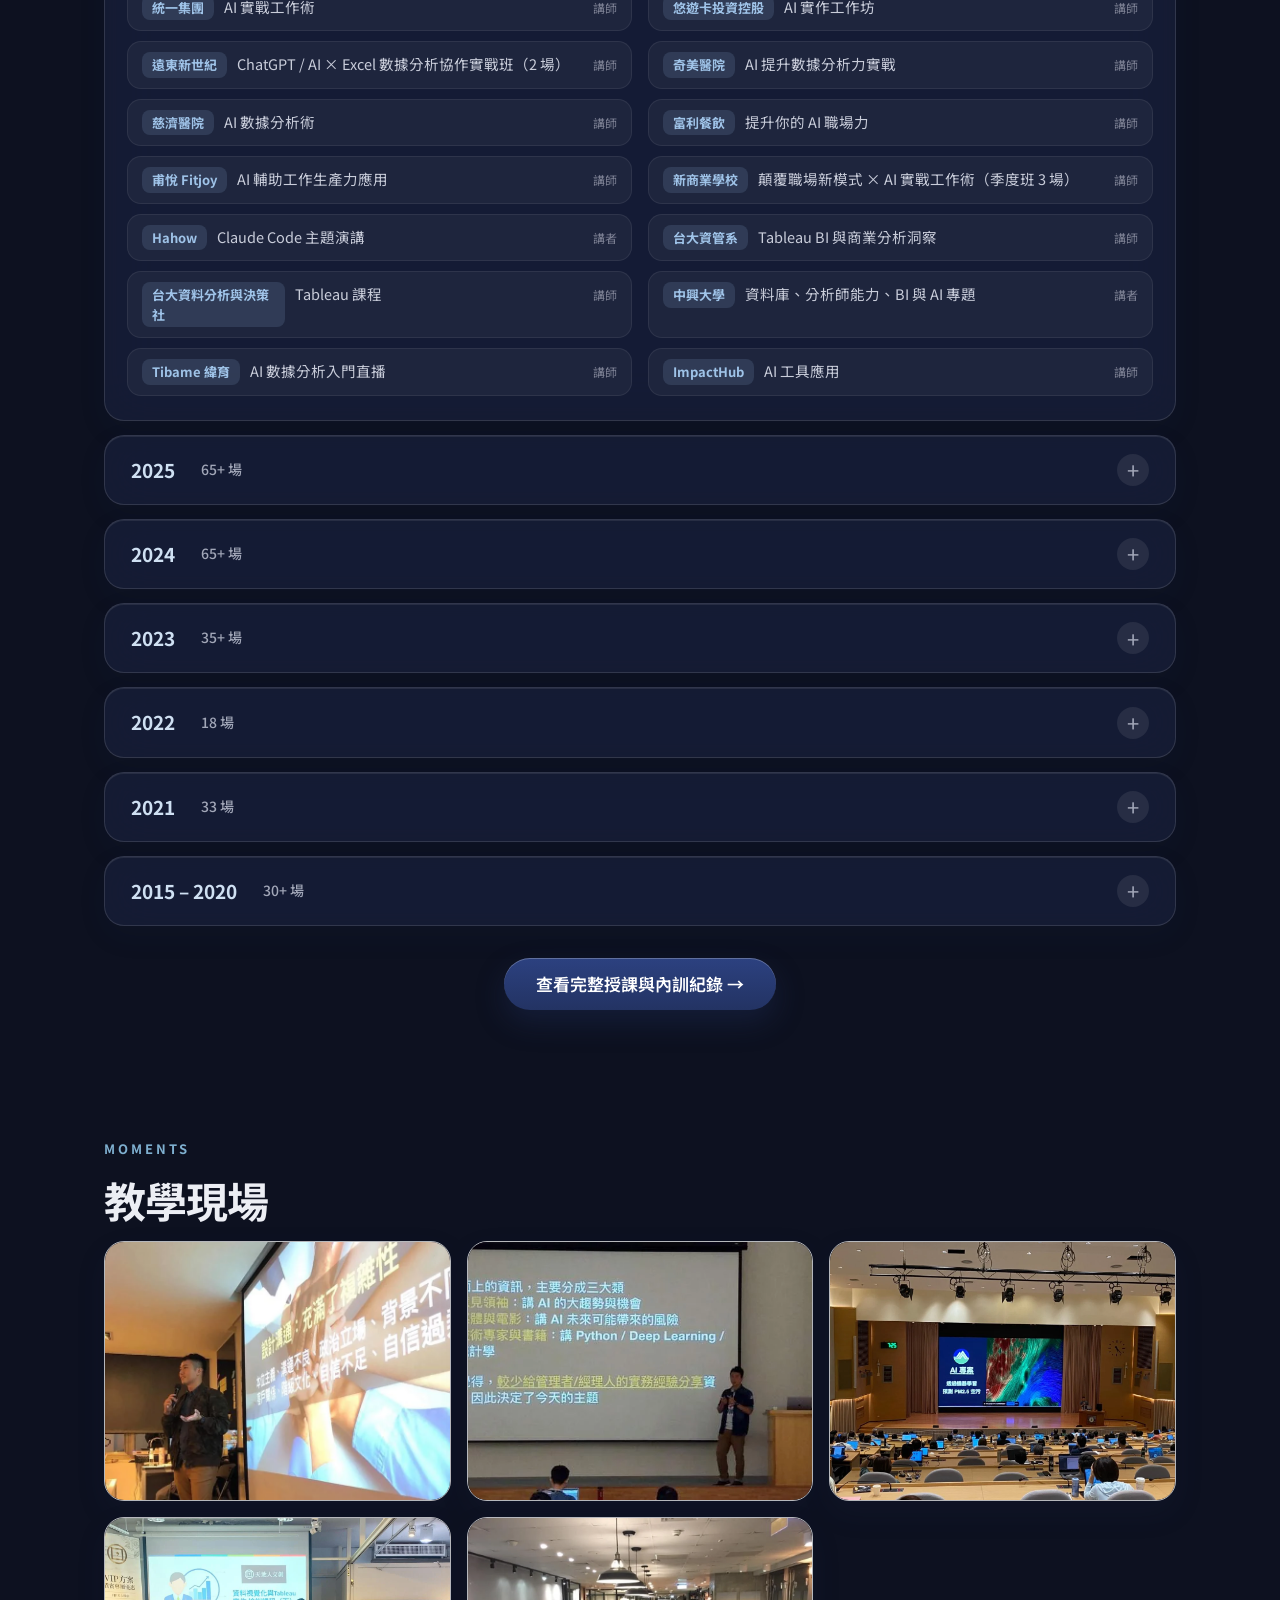
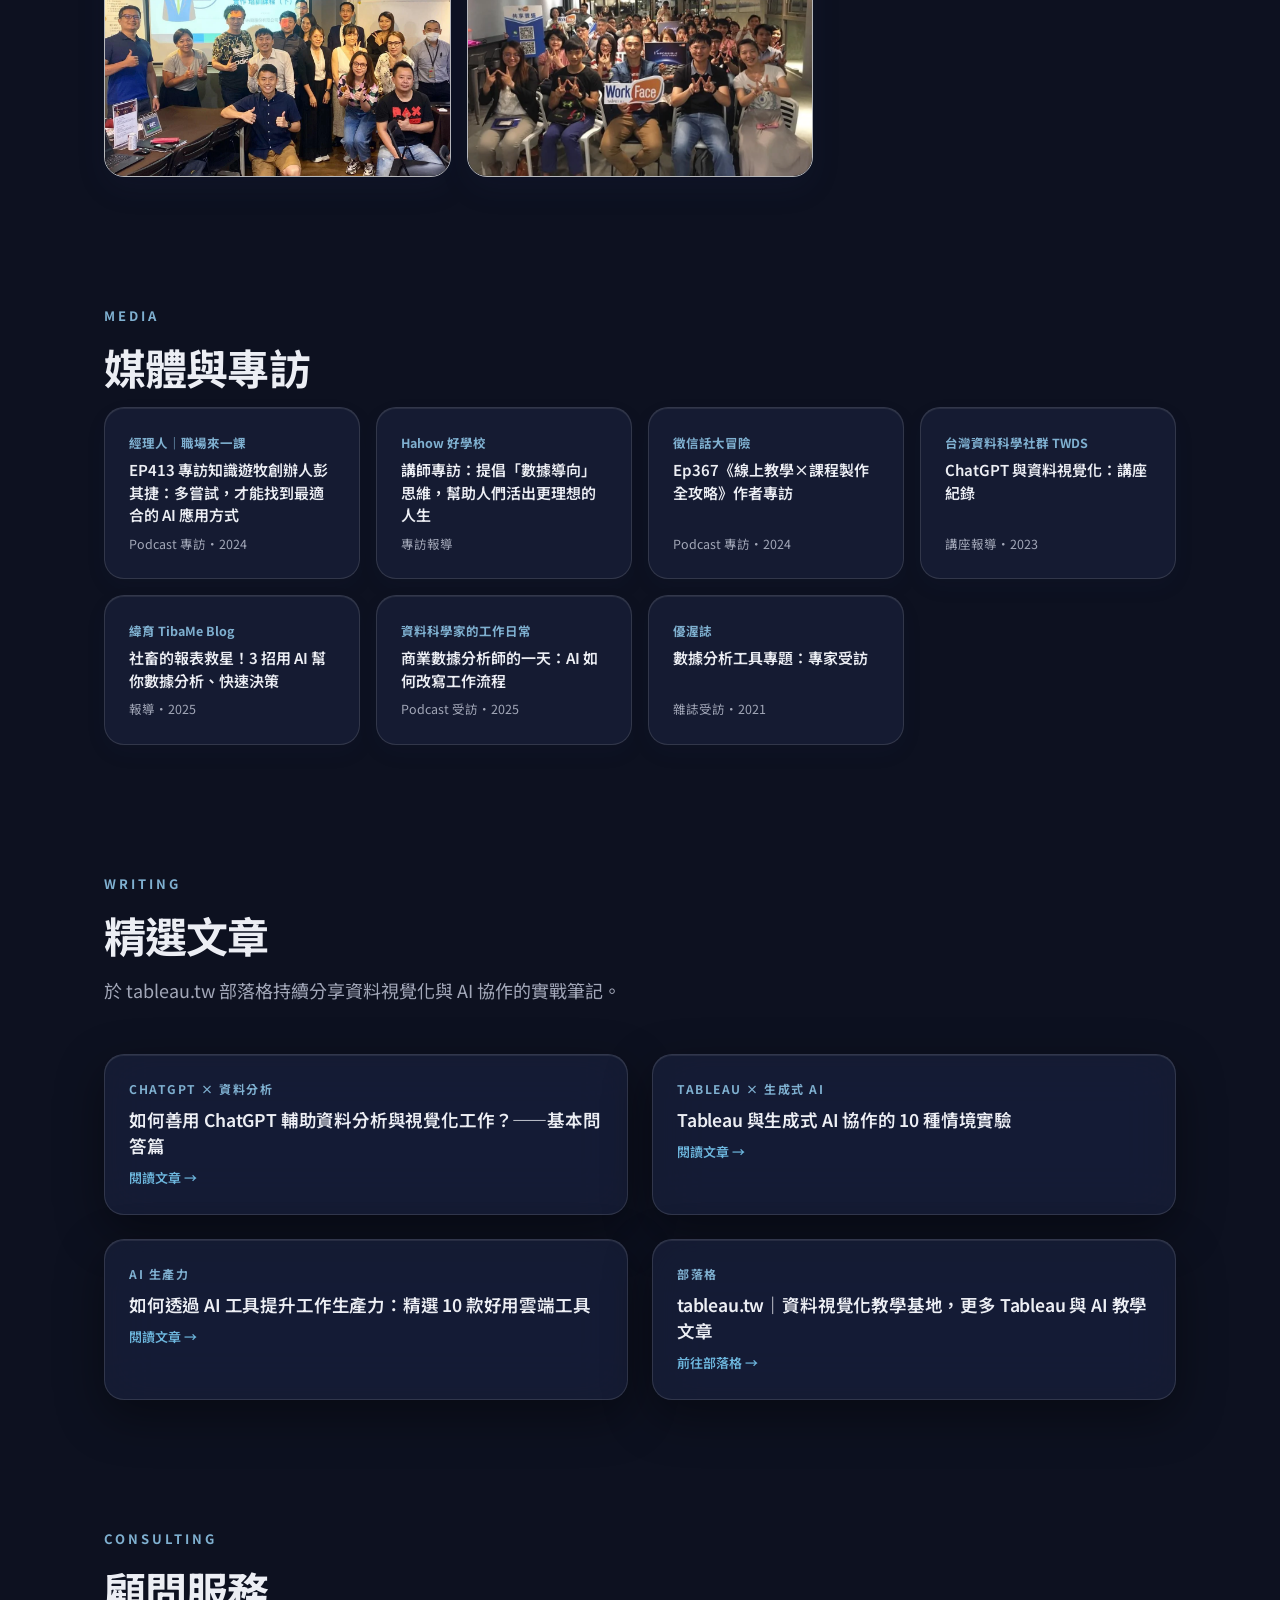
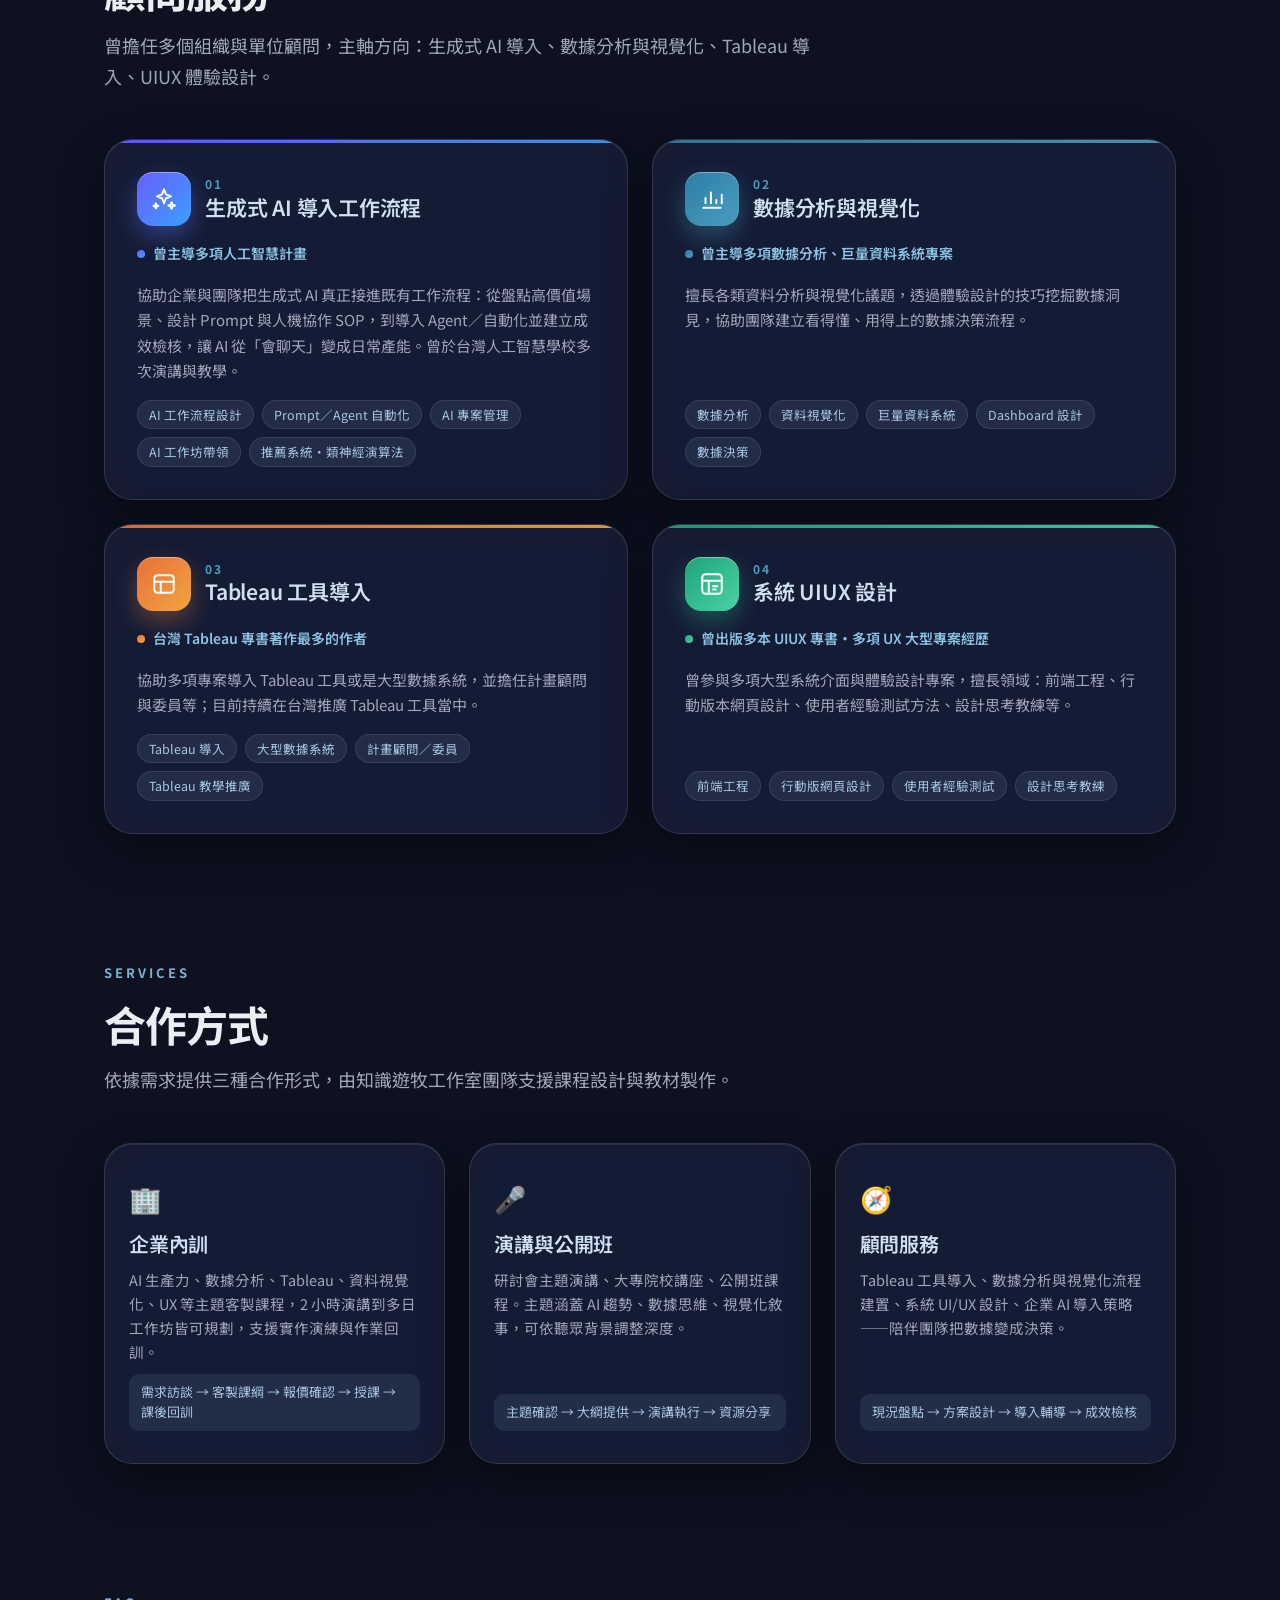
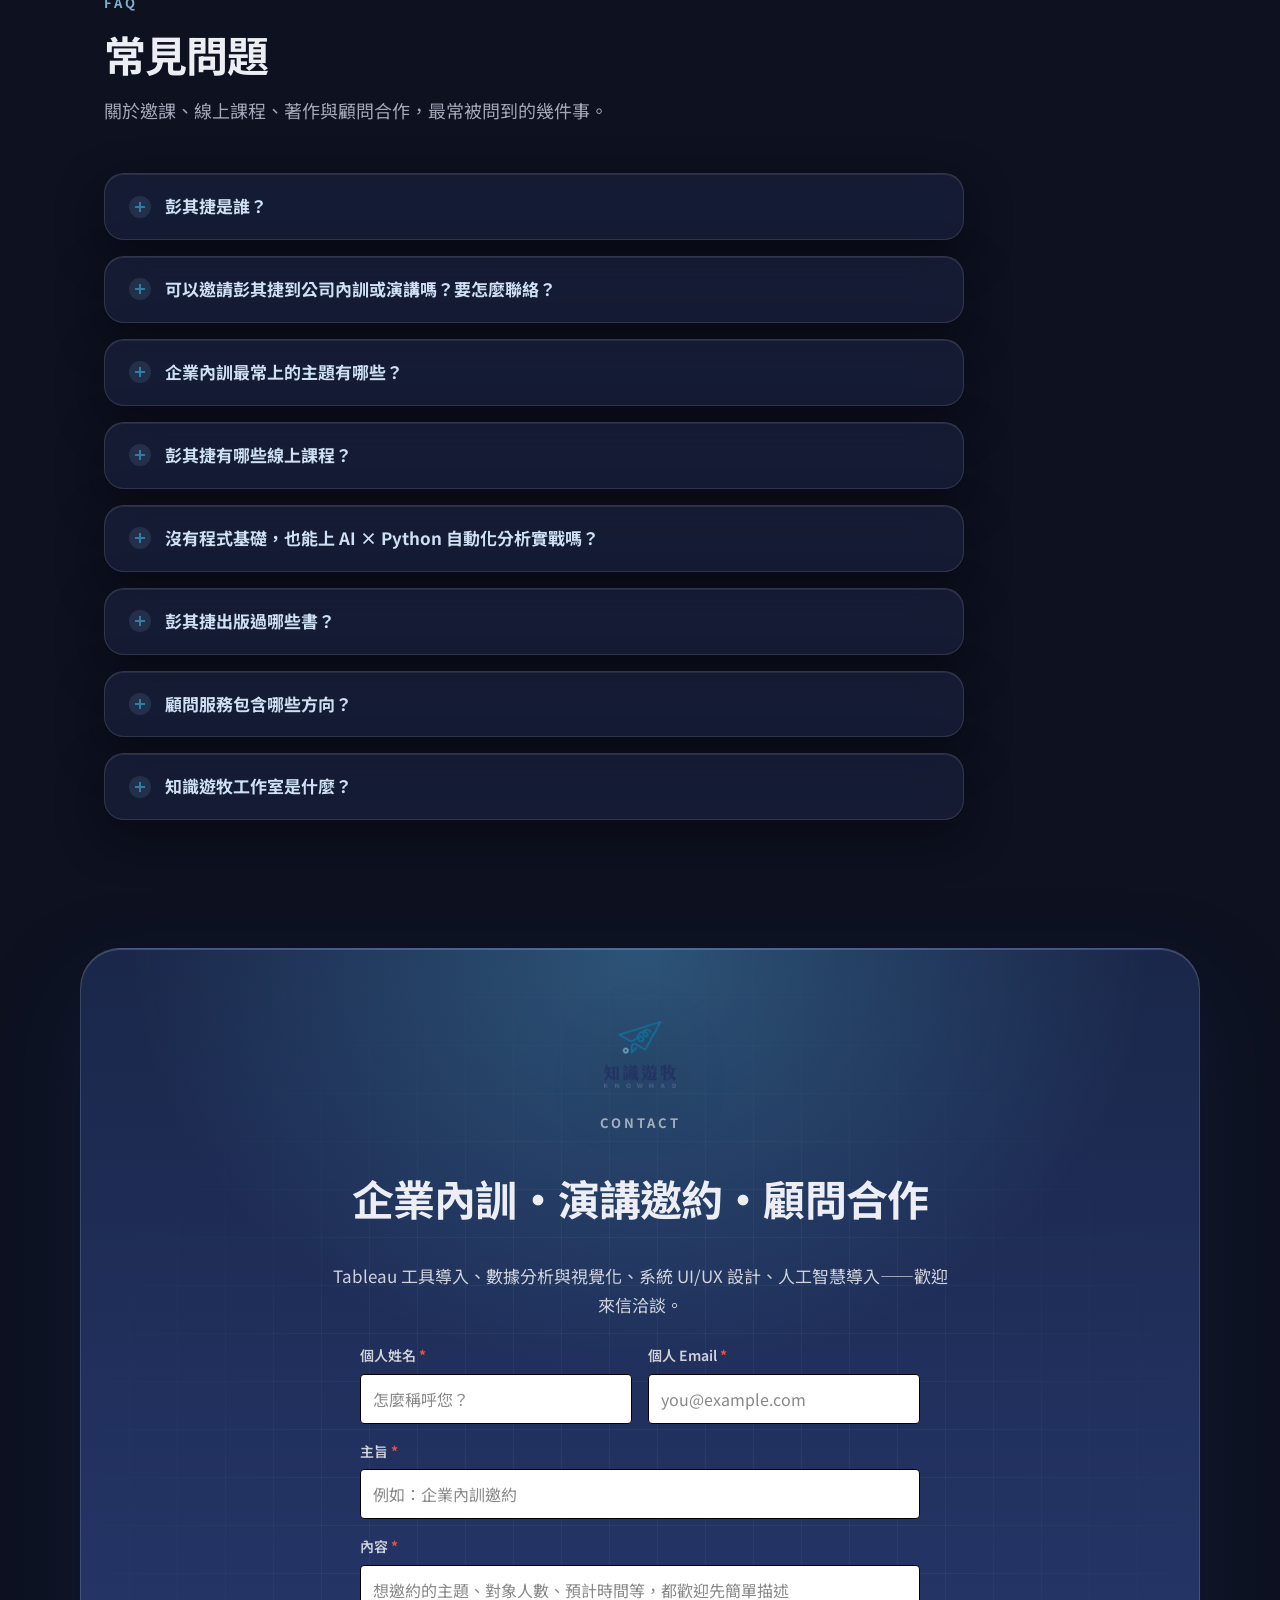
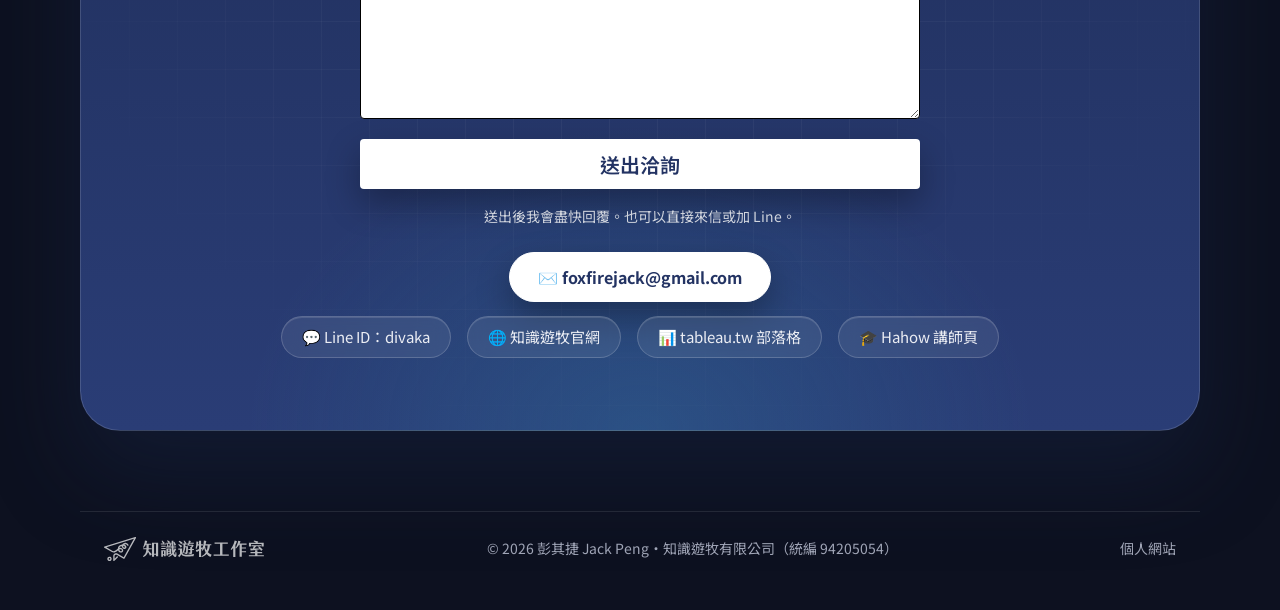
==== commit ac5c7697: "顧問服務：移除「台灣人工智慧學校講師」亮點文字 Co-Authored-By: Claude Fable 5.1 <noreply@anthropic.com>" ====
--- a/index.html
+++ b/index.html
@@ -86,7 +86,7 @@
    "inLanguage": "zh-Hant",
    "dateCreated": "2026-08-02T00:00:00+08:00",
    "datePublished": "2026-08-02T00:00:00+08:00",
-   "dateModified": "2026-08-24T17:56:48+08:00"
+   "dateModified": "2026-09-23T13:13:00+08:00"
   },
   {
    "@type": "Person",
@@ -981,7 +981,7 @@
           <div class="consult-icon" aria-hidden="true"><svg viewBox="0 0 24 24" fill="none" stroke="currentColor" stroke-width="1.8" stroke-linecap="round" stroke-linejoin="round"><path d="M12 3l1.8 4.7L18.5 9.5l-4.7 1.8L12 16l-1.8-4.7L5.5 9.5l4.7-1.8z"/><path d="M19 15l.9 2.1L22 18l-2.1.9L19 21l-.9-2.1L16 18l2.1-.9z"/><path d="M4.5 16l.7 1.6 1.6.7-1.6.7-.7 1.6-.7-1.6L2.2 18.3l1.6-.7z"/></svg></div>
           <div><div class="consult-num">01</div><h3>生成式 AI 導入工作流程</h3></div>
         </div>
-        <div class="consult-high">曾主導多項人工智慧計畫・台灣人工智慧學校講師</div>
+        <div class="consult-high">曾主導多項人工智慧計畫</div>
         <p>協助企業與團隊把生成式 AI 真正接進既有工作流程：從盤點高價值場景、設計 Prompt 與人機協作 SOP，到導入 Agent／自動化並建立成效檢核，讓 AI 從「會聊天」變成日常產能。曾於台灣人工智慧學校多次演講與教學。</p>
         <div class="consult-tags"><span>AI 工作流程設計</span><span>Prompt／Agent 自動化</span><span>AI 專案管理</span><span>AI 工作坊帶領</span><span>推薦系統・類神經演算法</span></div>
       </div>
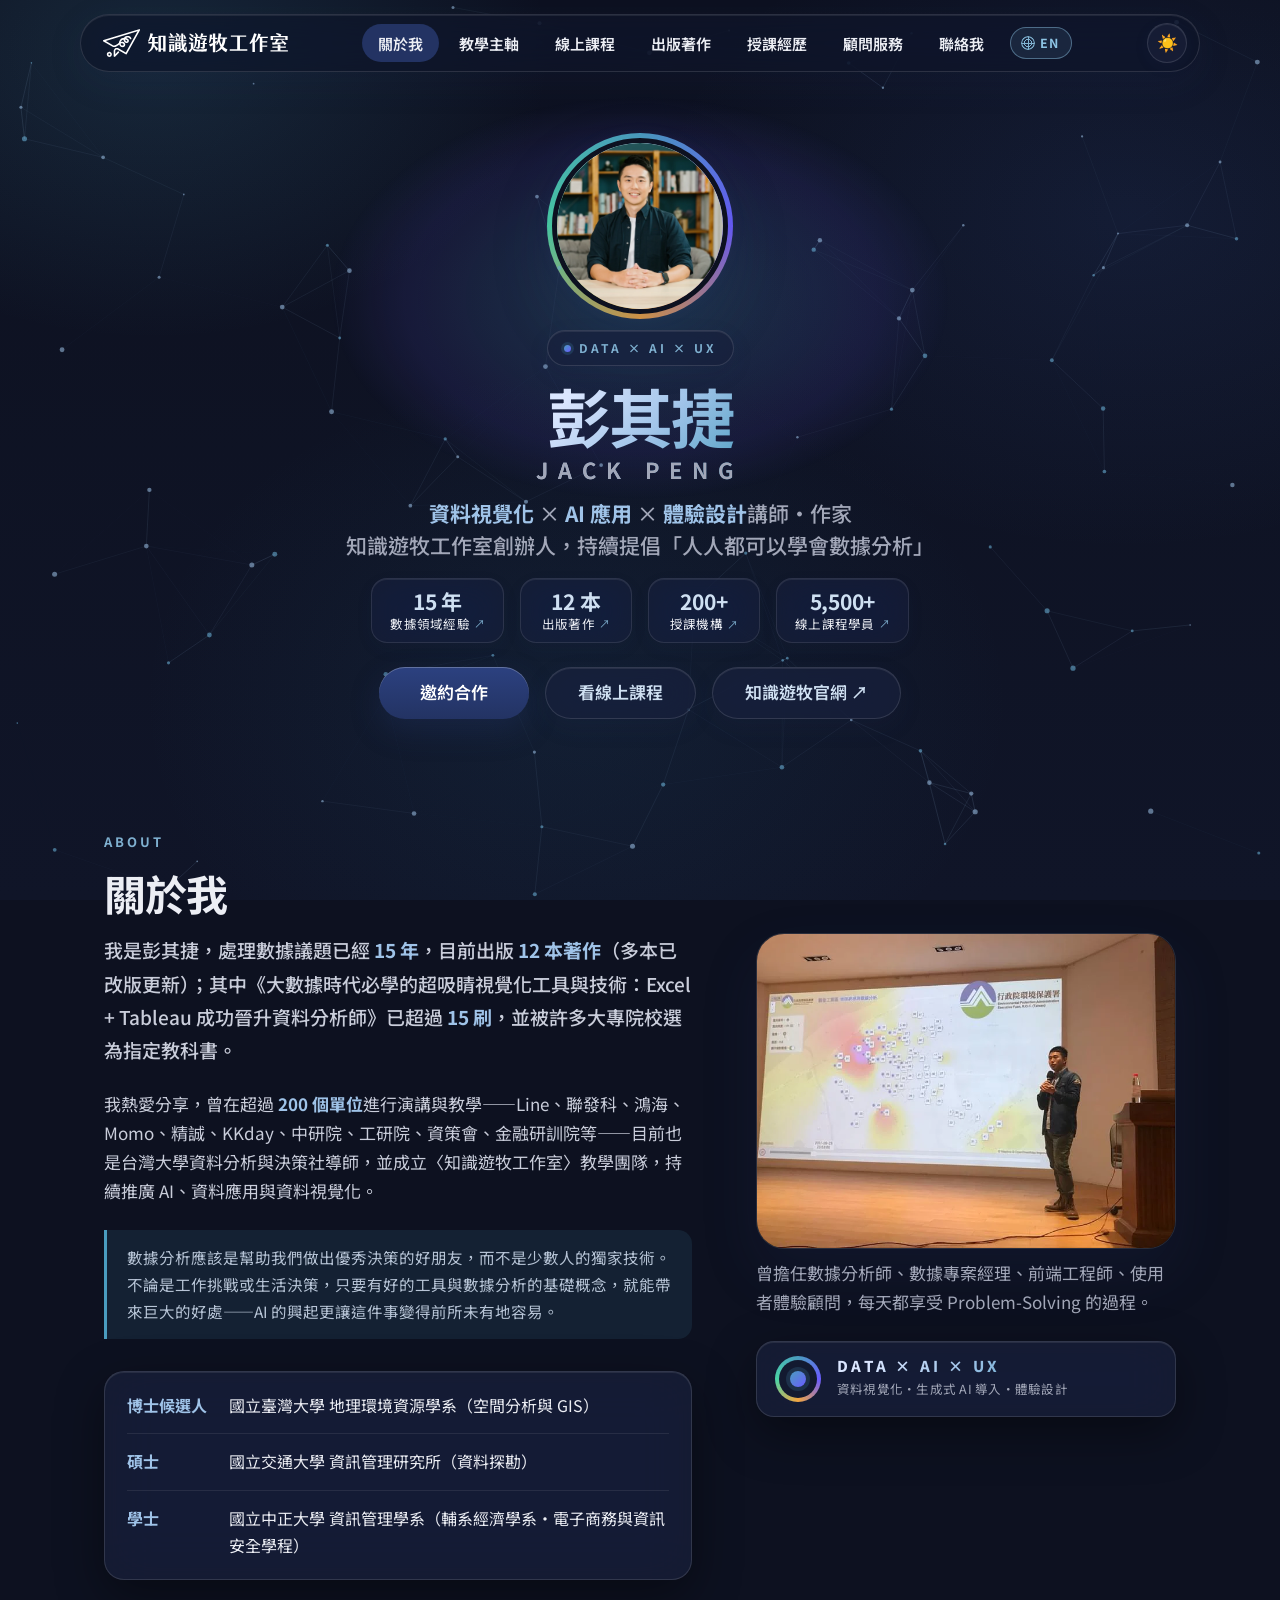
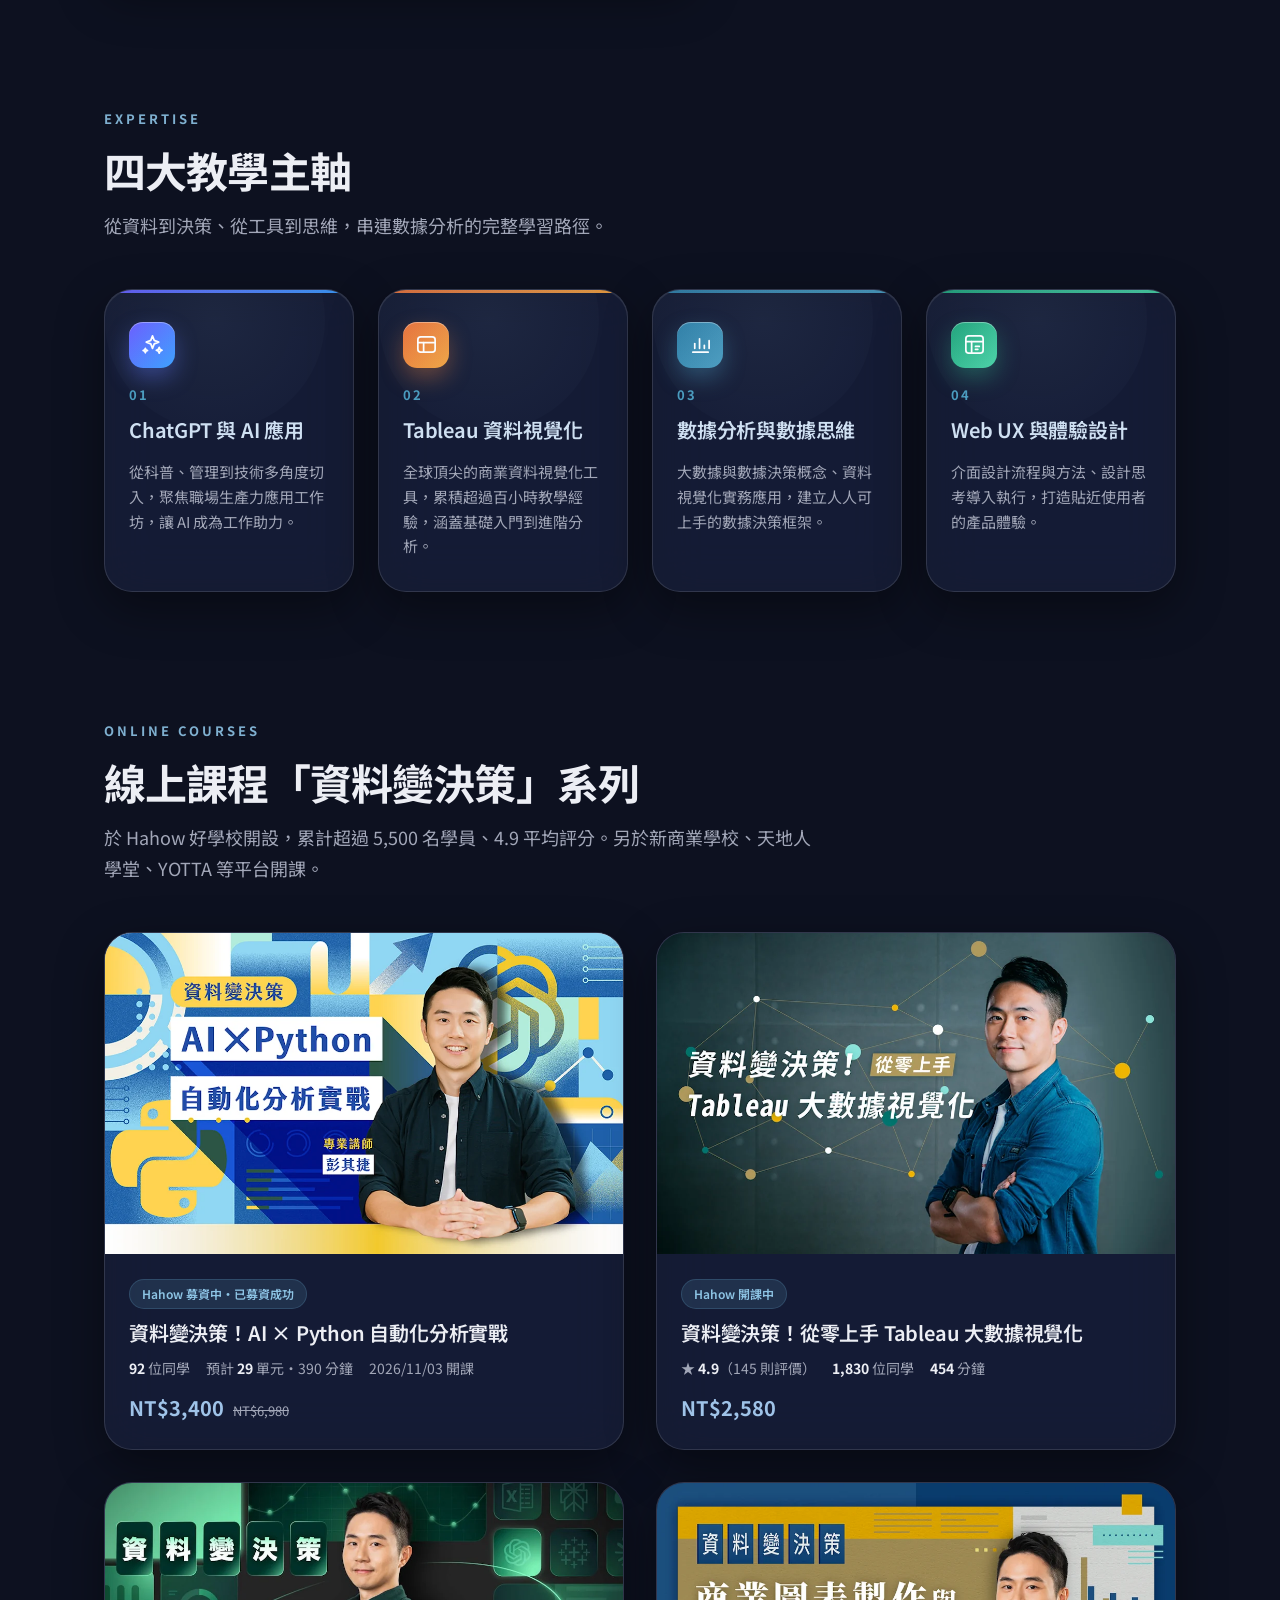
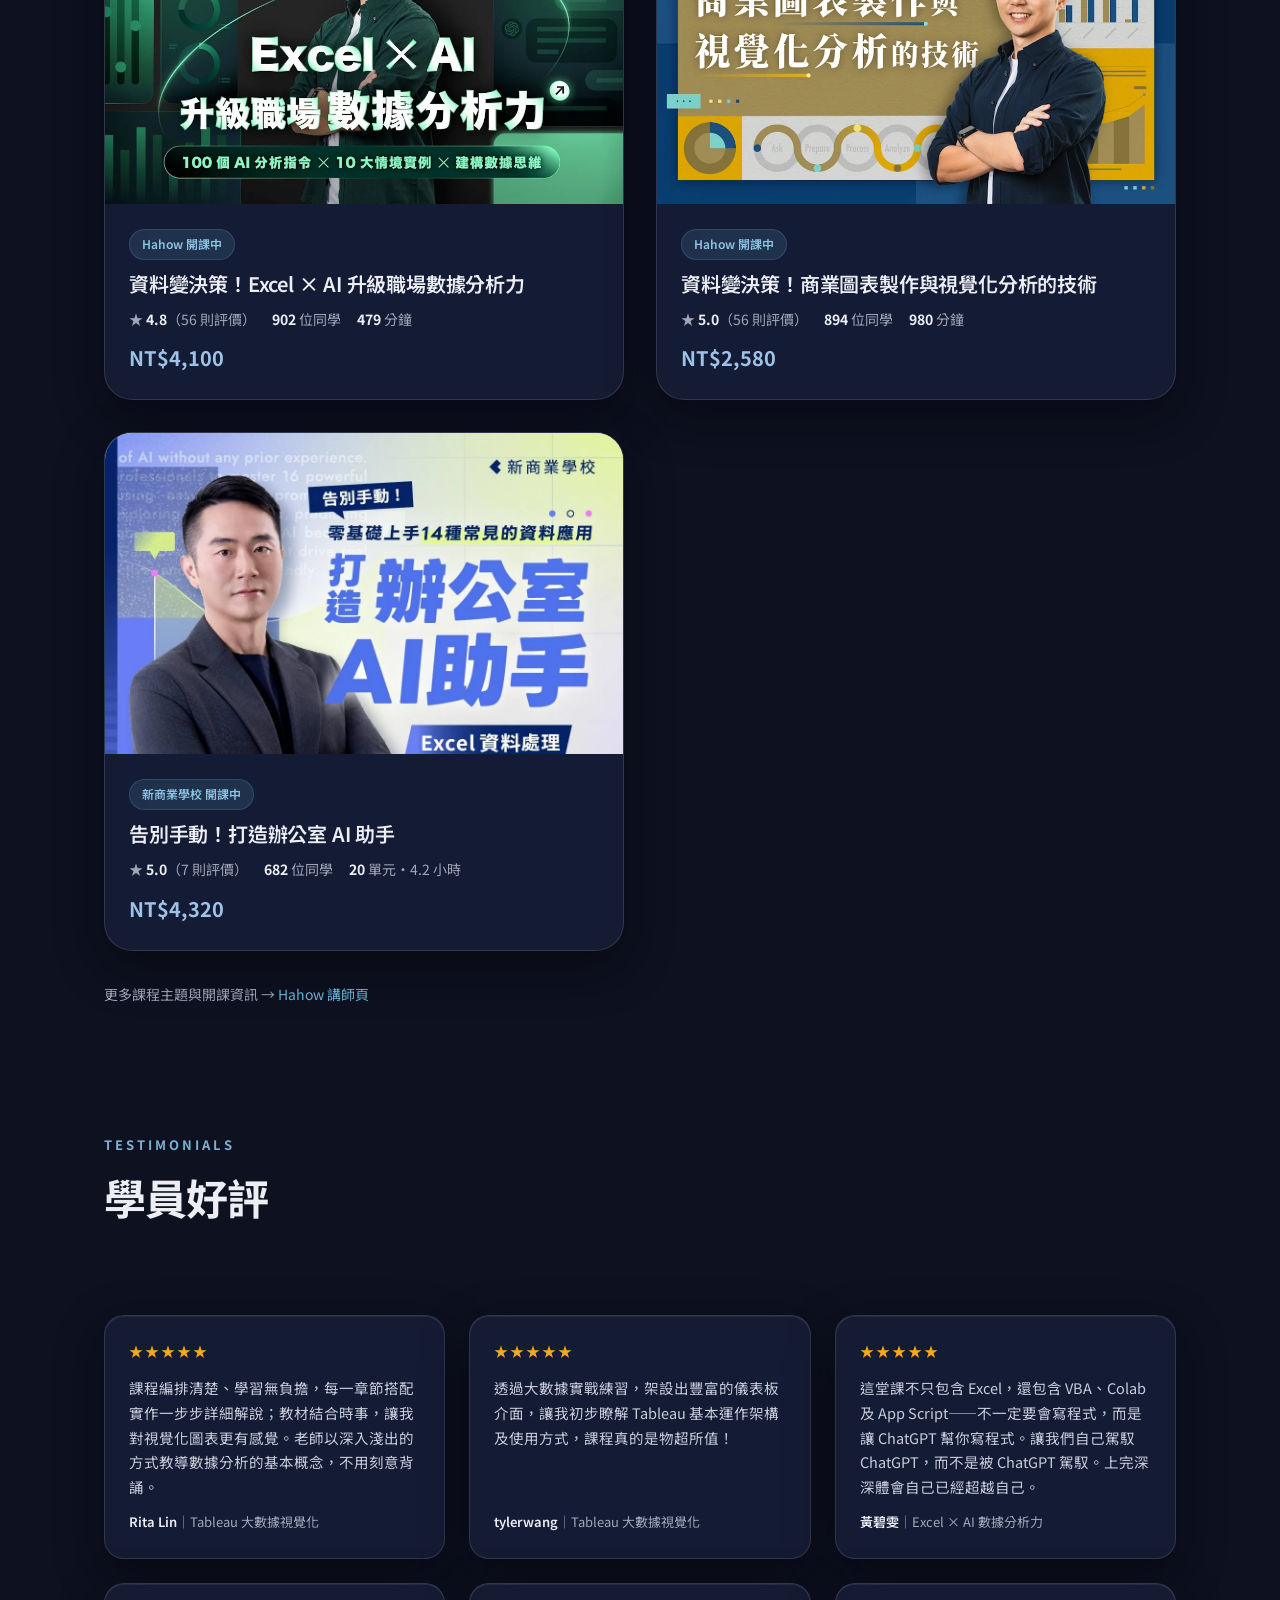
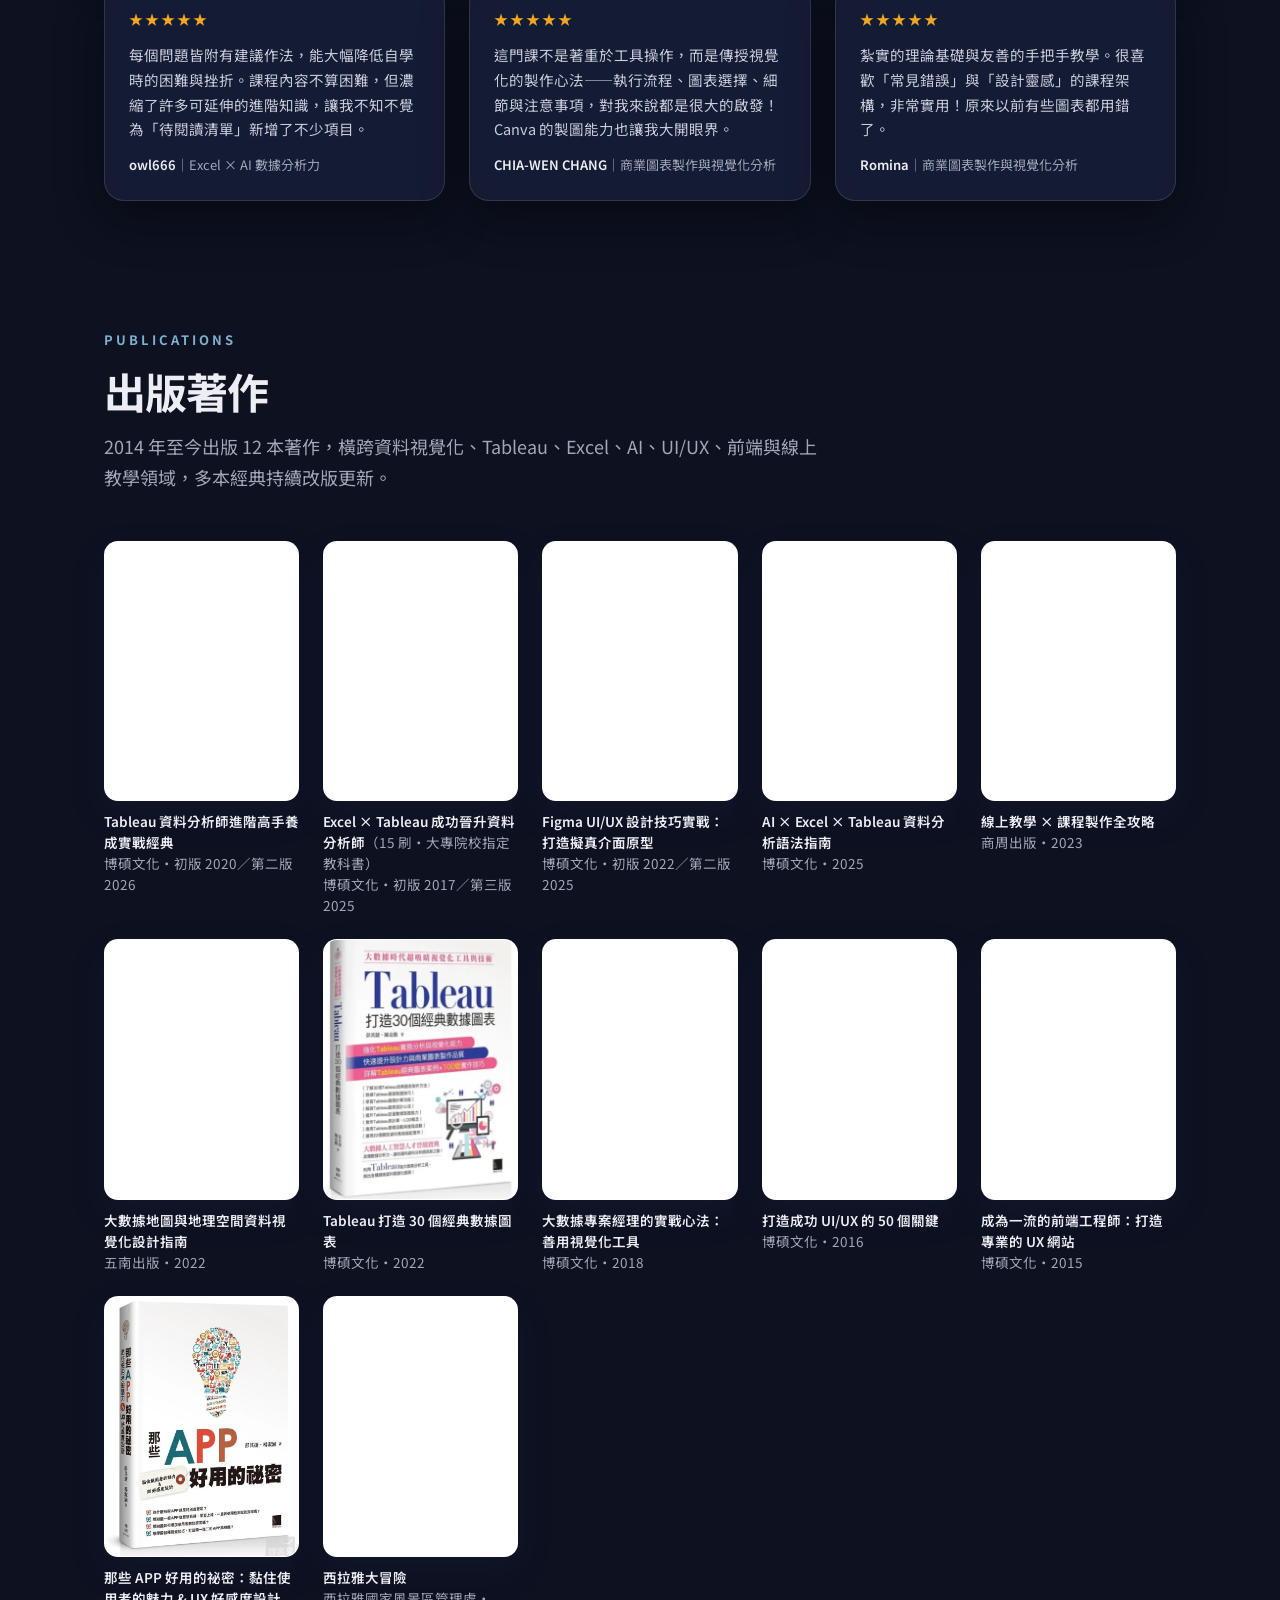
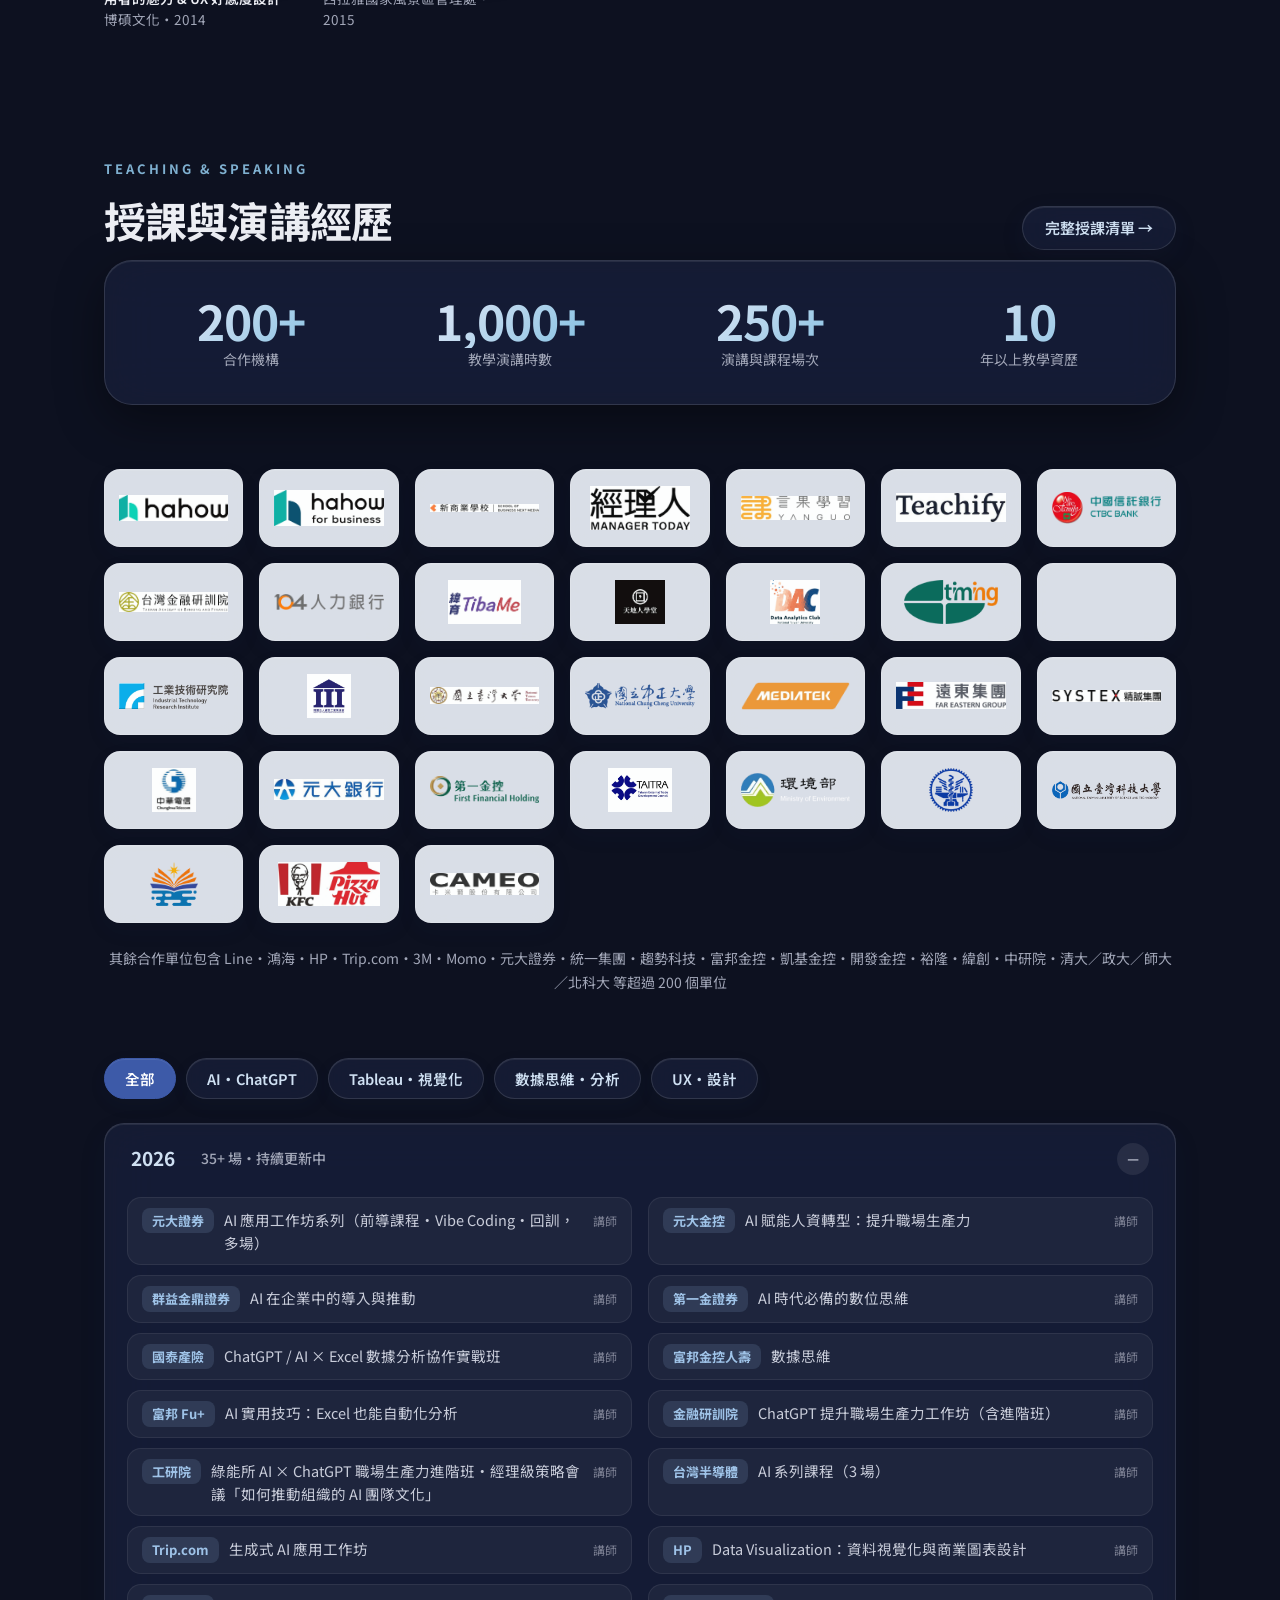
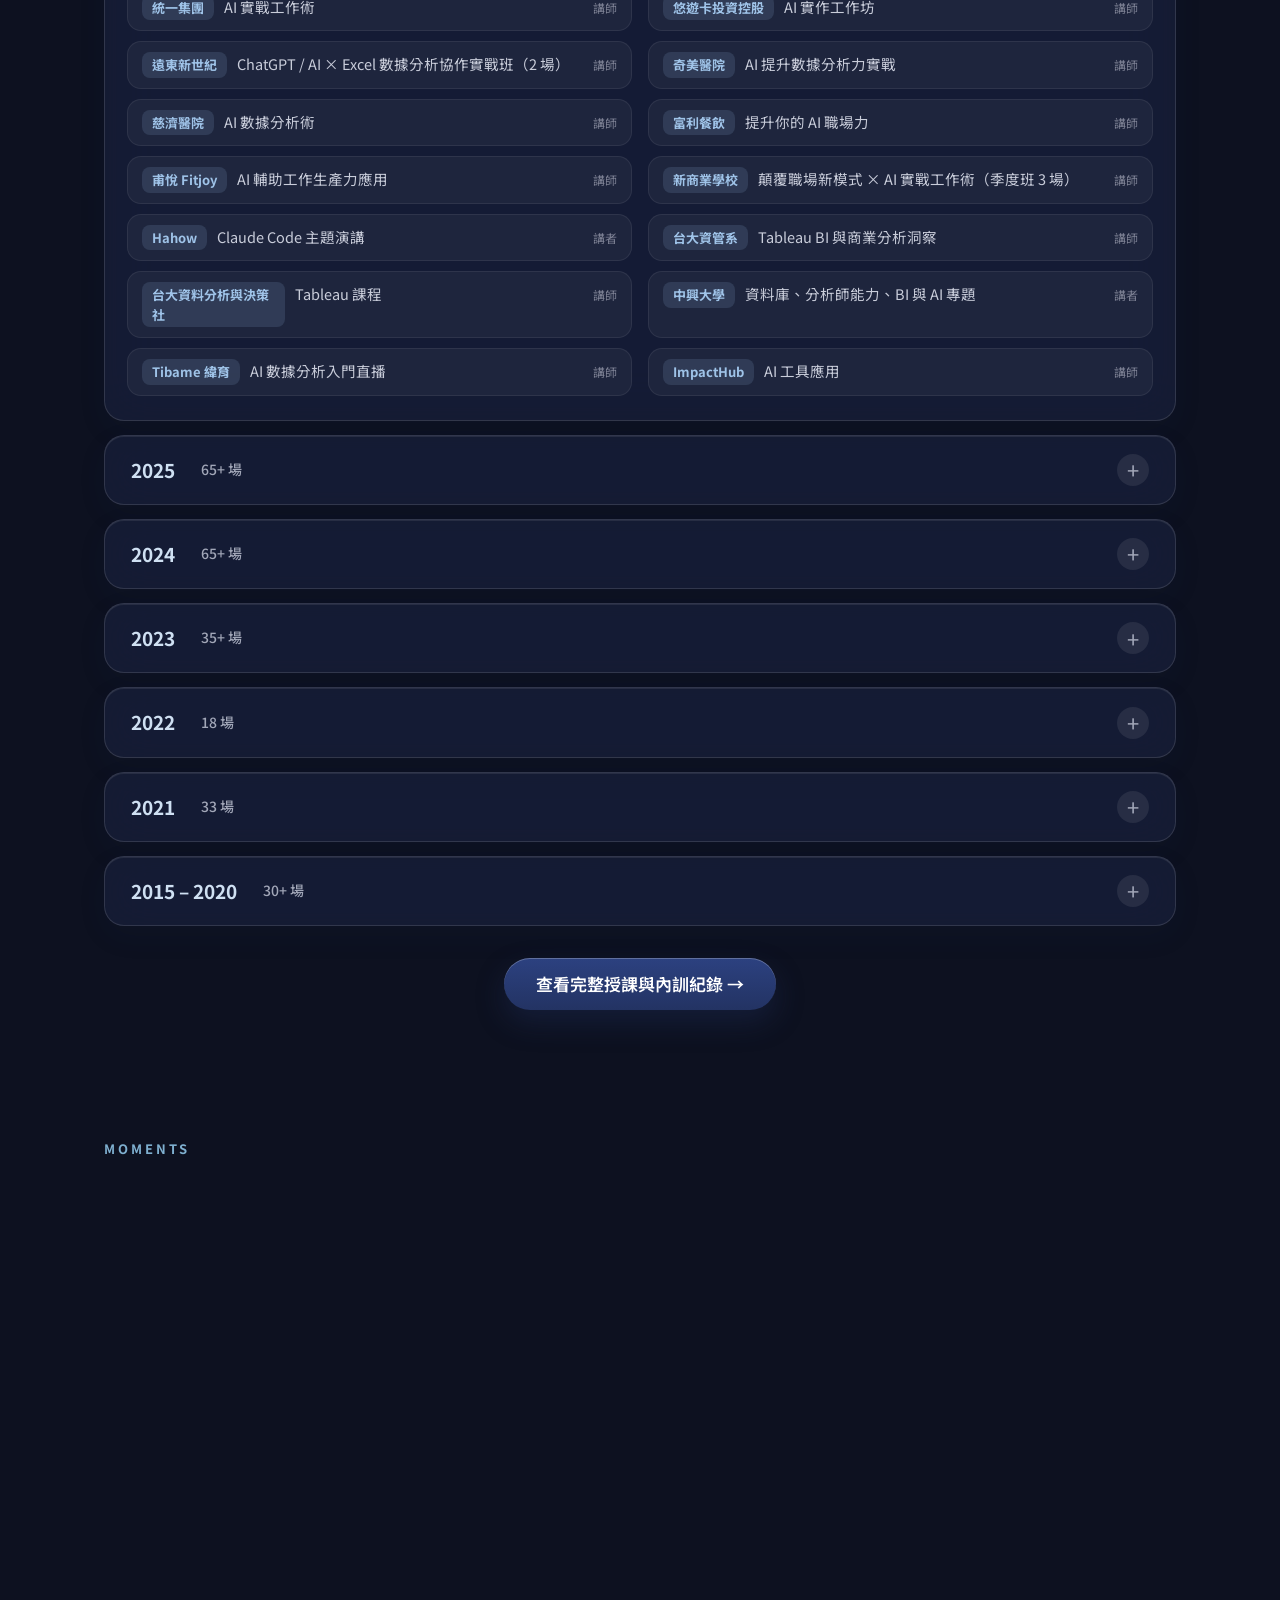
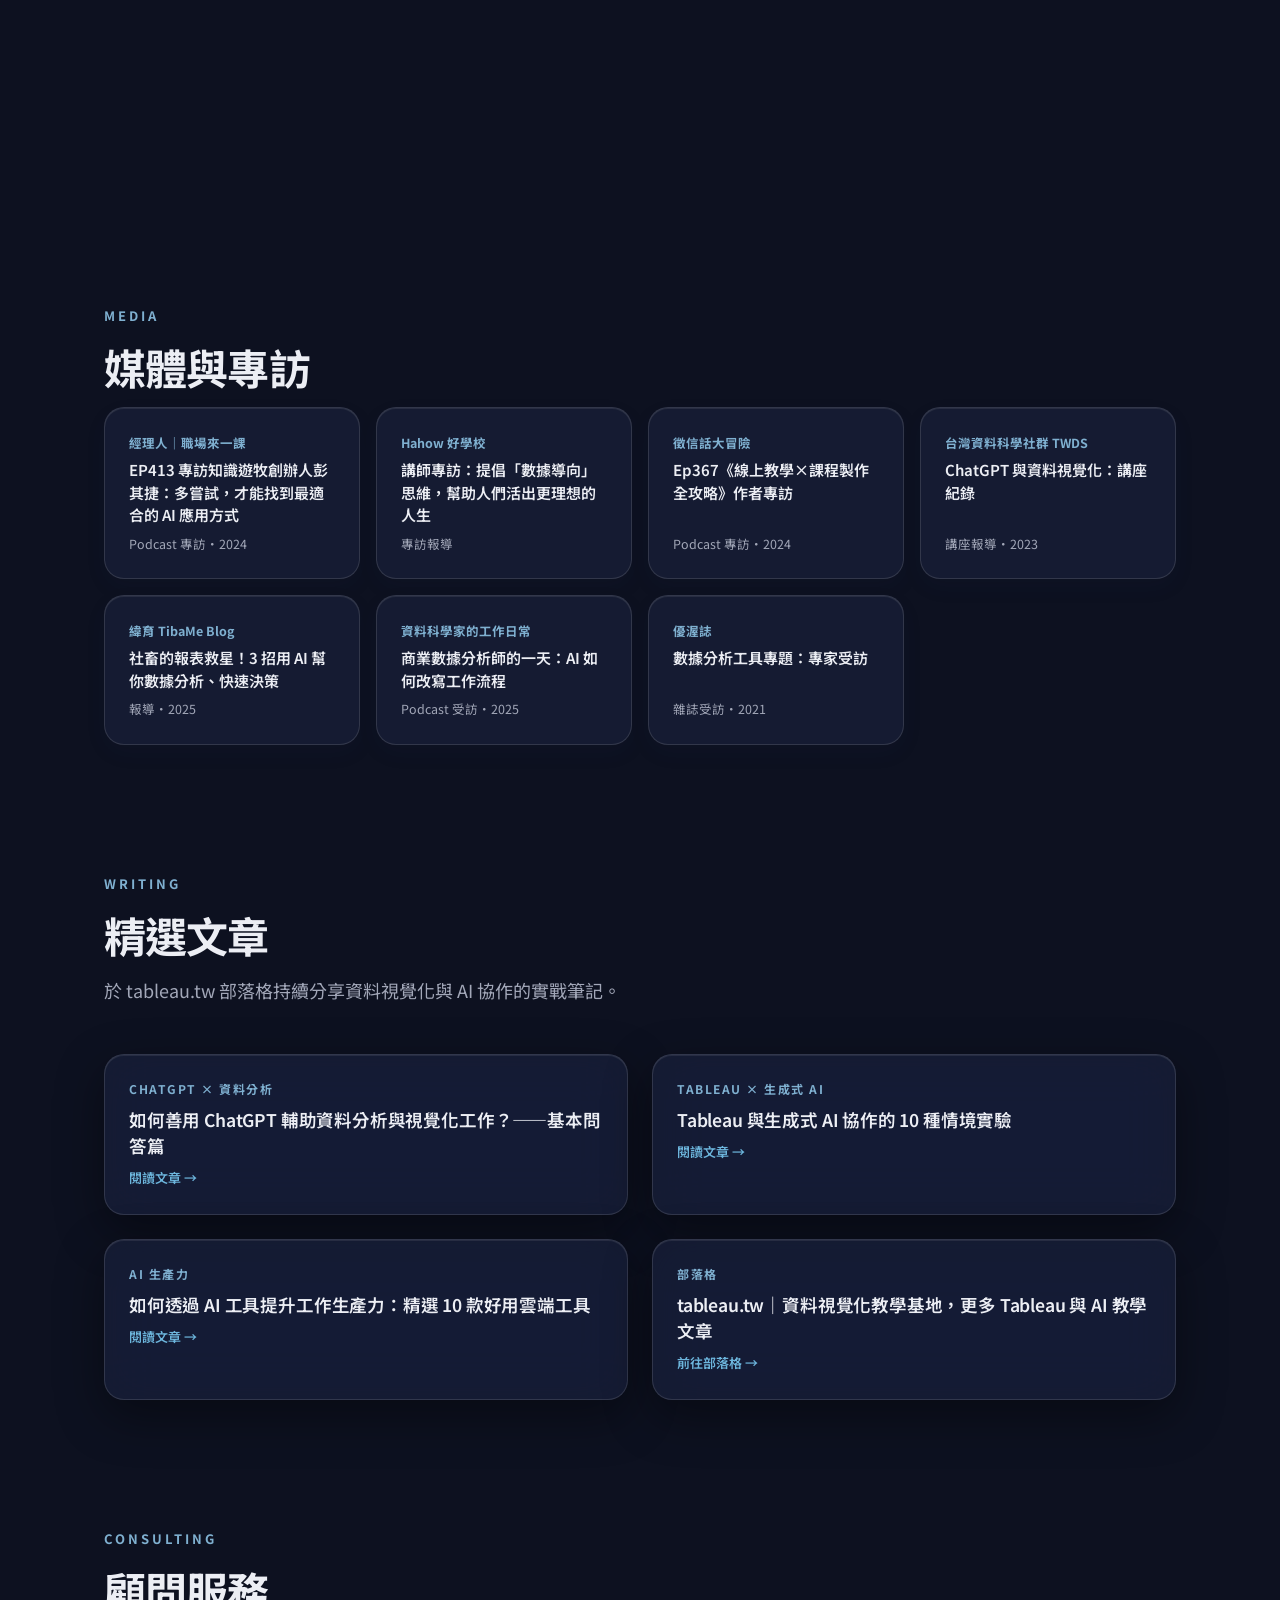
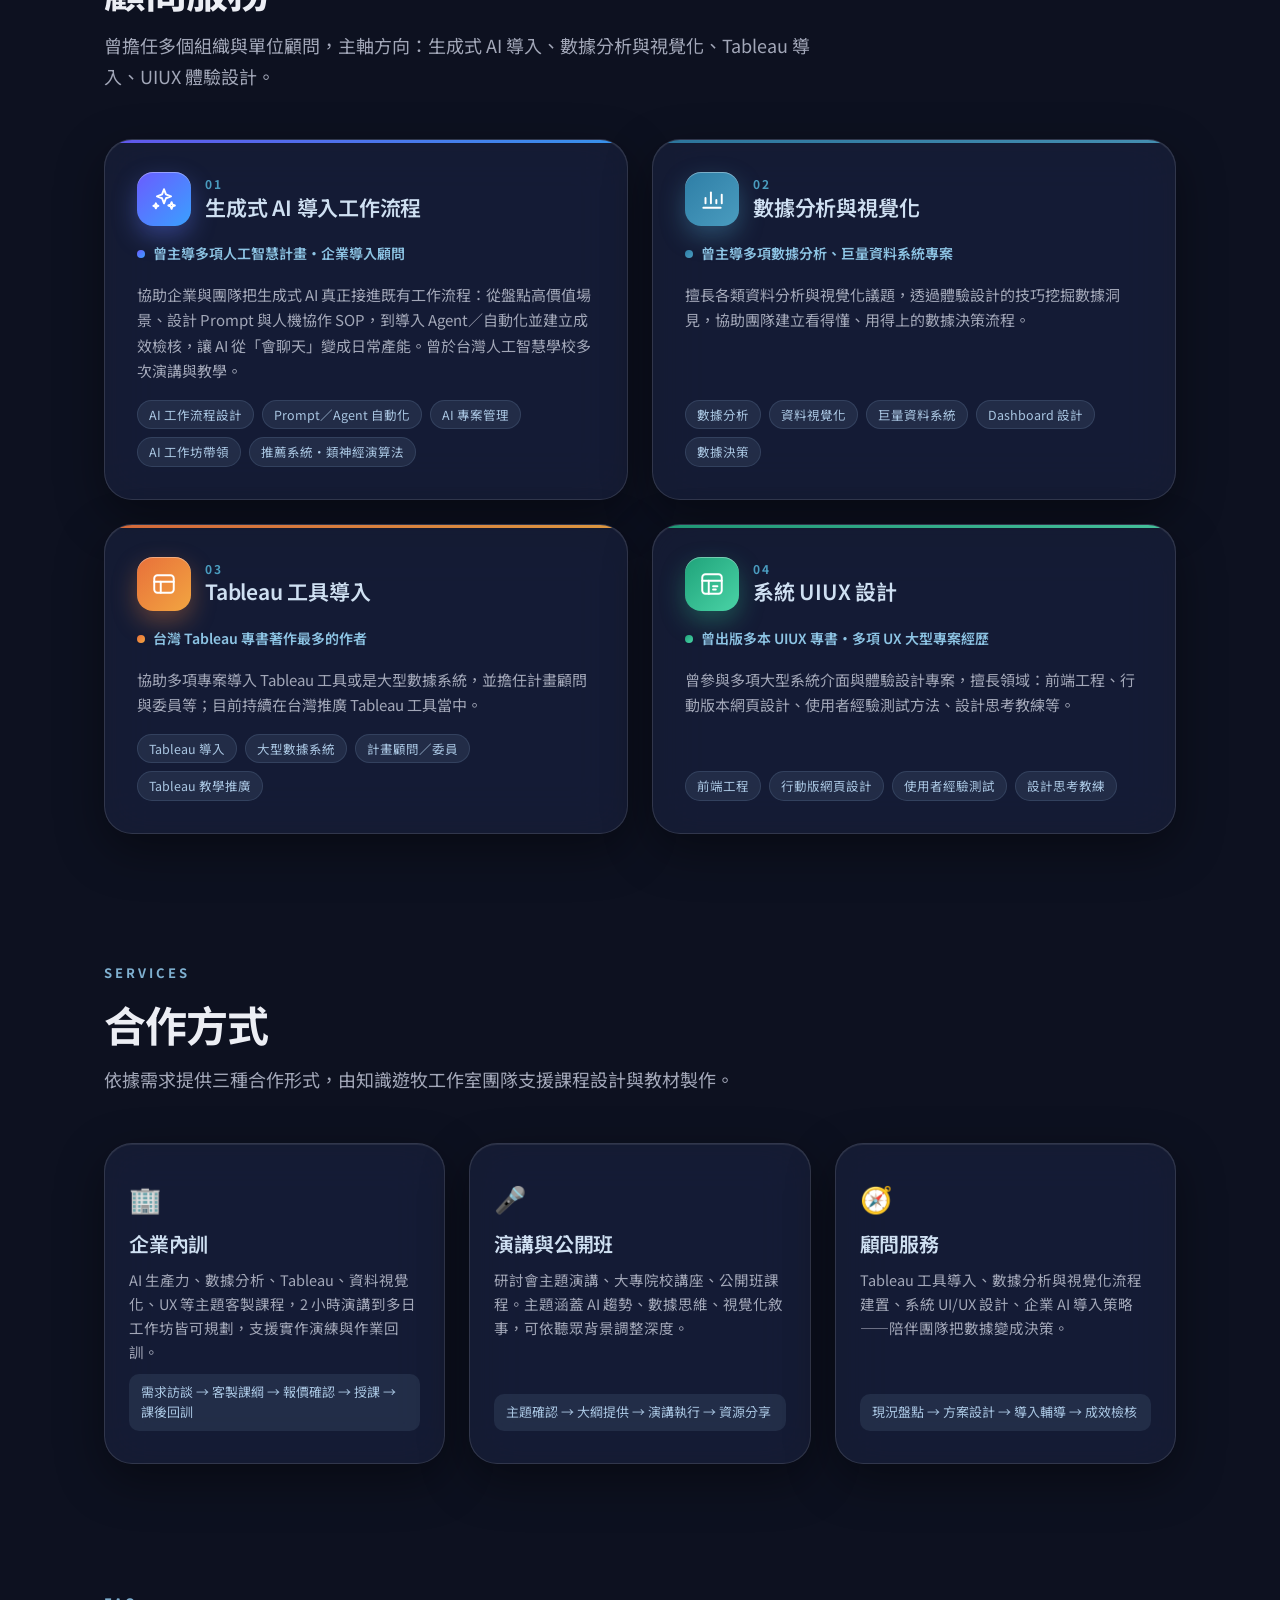
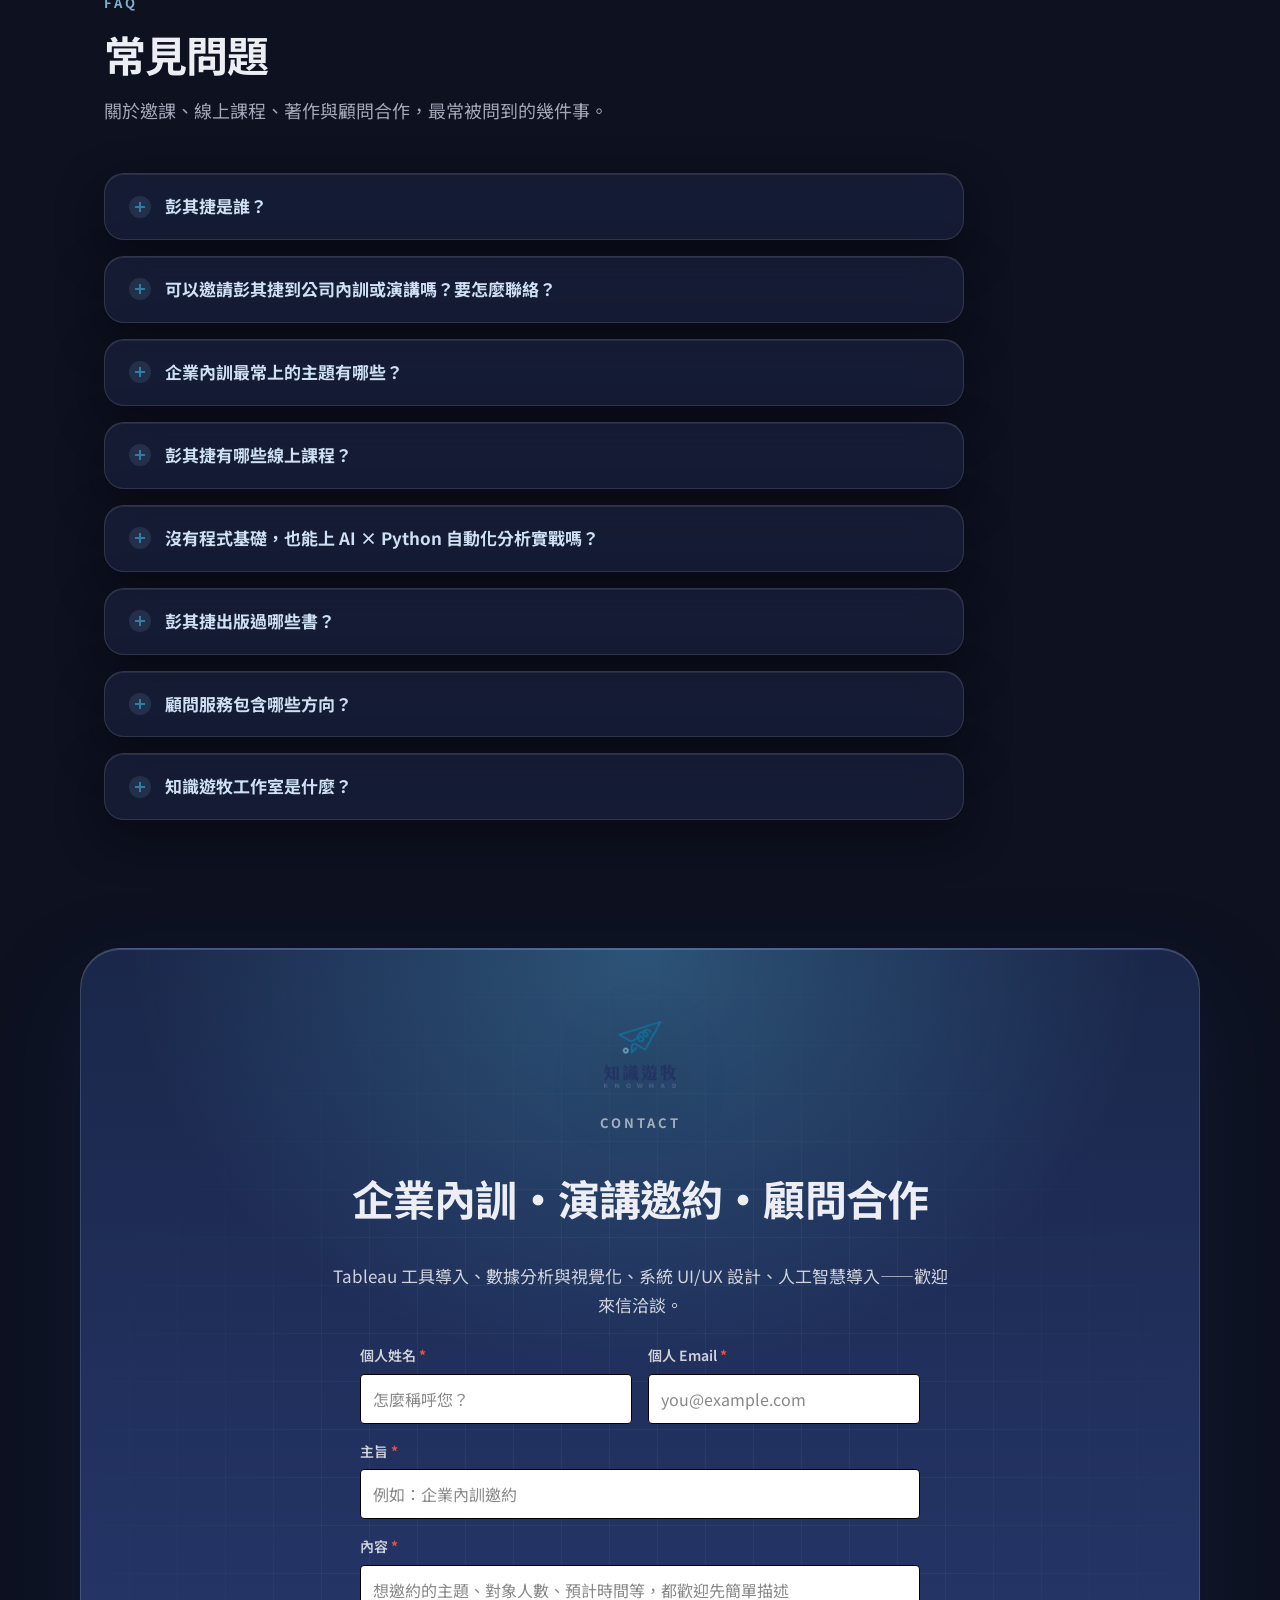
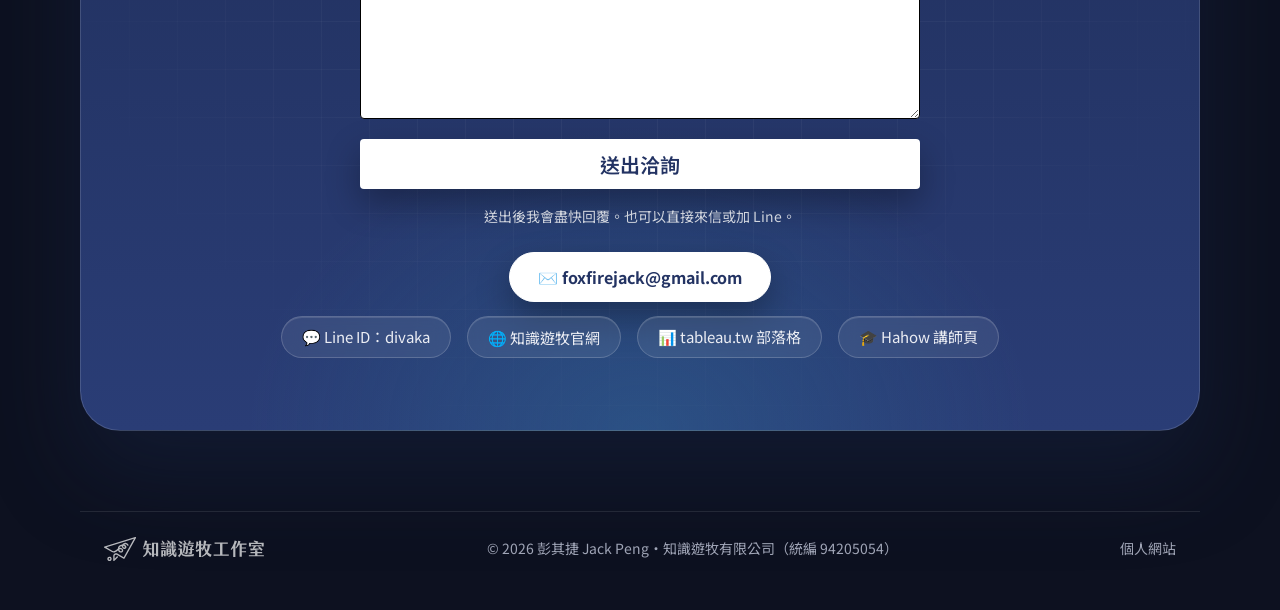
==== commit 41cf8e59: "顧問服務：亮點文字加入「企業導入顧問」 Co-Authored-By: Claude Fable 5.1 <noreply@anthropic.com>" ====
--- a/index.html
+++ b/index.html
@@ -86,7 +86,7 @@
    "inLanguage": "zh-Hant",
    "dateCreated": "2026-08-02T00:00:00+08:00",
    "datePublished": "2026-08-02T00:00:00+08:00",
-   "dateModified": "2026-09-23T13:13:00+08:00"
+   "dateModified": "2026-09-23T13:22:20+08:00"
   },
   {
    "@type": "Person",
@@ -981,7 +981,7 @@
           <div class="consult-icon" aria-hidden="true"><svg viewBox="0 0 24 24" fill="none" stroke="currentColor" stroke-width="1.8" stroke-linecap="round" stroke-linejoin="round"><path d="M12 3l1.8 4.7L18.5 9.5l-4.7 1.8L12 16l-1.8-4.7L5.5 9.5l4.7-1.8z"/><path d="M19 15l.9 2.1L22 18l-2.1.9L19 21l-.9-2.1L16 18l2.1-.9z"/><path d="M4.5 16l.7 1.6 1.6.7-1.6.7-.7 1.6-.7-1.6L2.2 18.3l1.6-.7z"/></svg></div>
           <div><div class="consult-num">01</div><h3>生成式 AI 導入工作流程</h3></div>
         </div>
-        <div class="consult-high">曾主導多項人工智慧計畫</div>
+        <div class="consult-high">曾主導多項人工智慧計畫・企業導入顧問</div>
         <p>協助企業與團隊把生成式 AI 真正接進既有工作流程：從盤點高價值場景、設計 Prompt 與人機協作 SOP，到導入 Agent／自動化並建立成效檢核，讓 AI 從「會聊天」變成日常產能。曾於台灣人工智慧學校多次演講與教學。</p>
         <div class="consult-tags"><span>AI 工作流程設計</span><span>Prompt／Agent 自動化</span><span>AI 專案管理</span><span>AI 工作坊帶領</span><span>推薦系統・類神經演算法</span></div>
       </div>
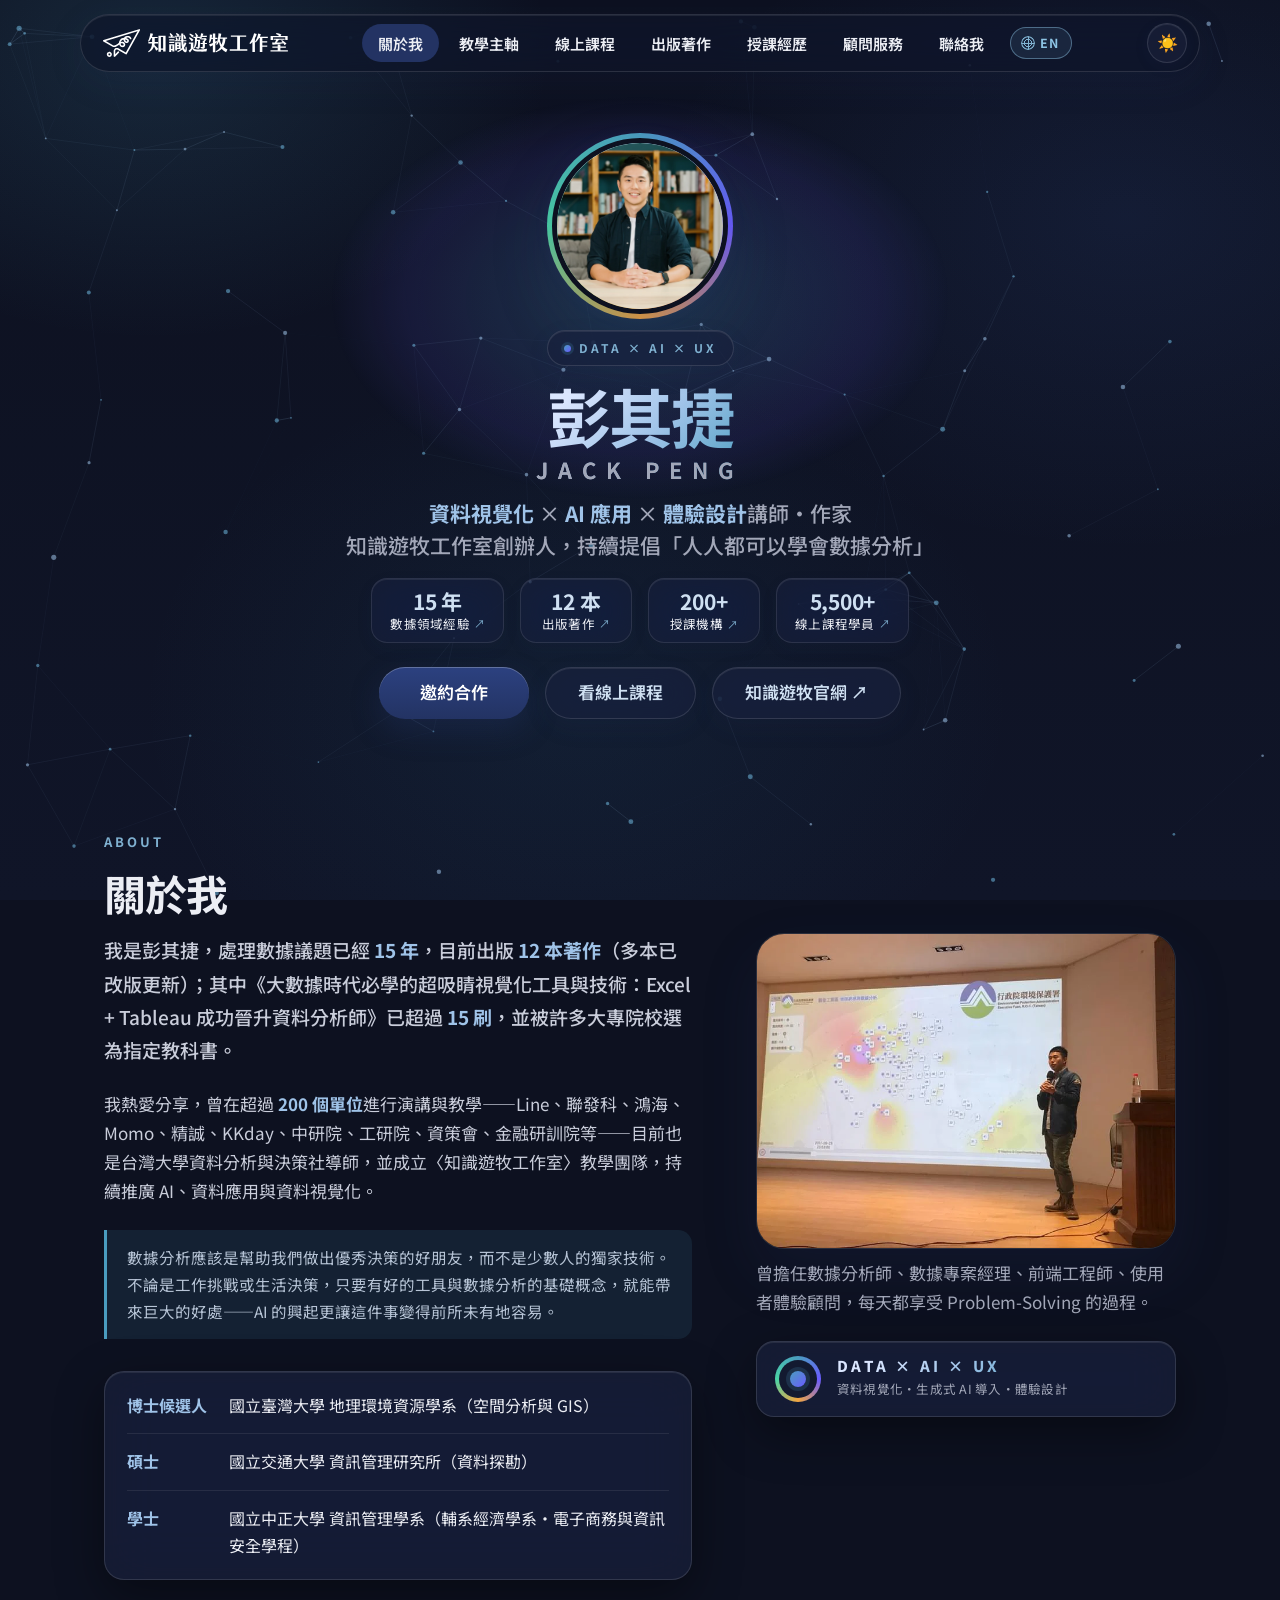
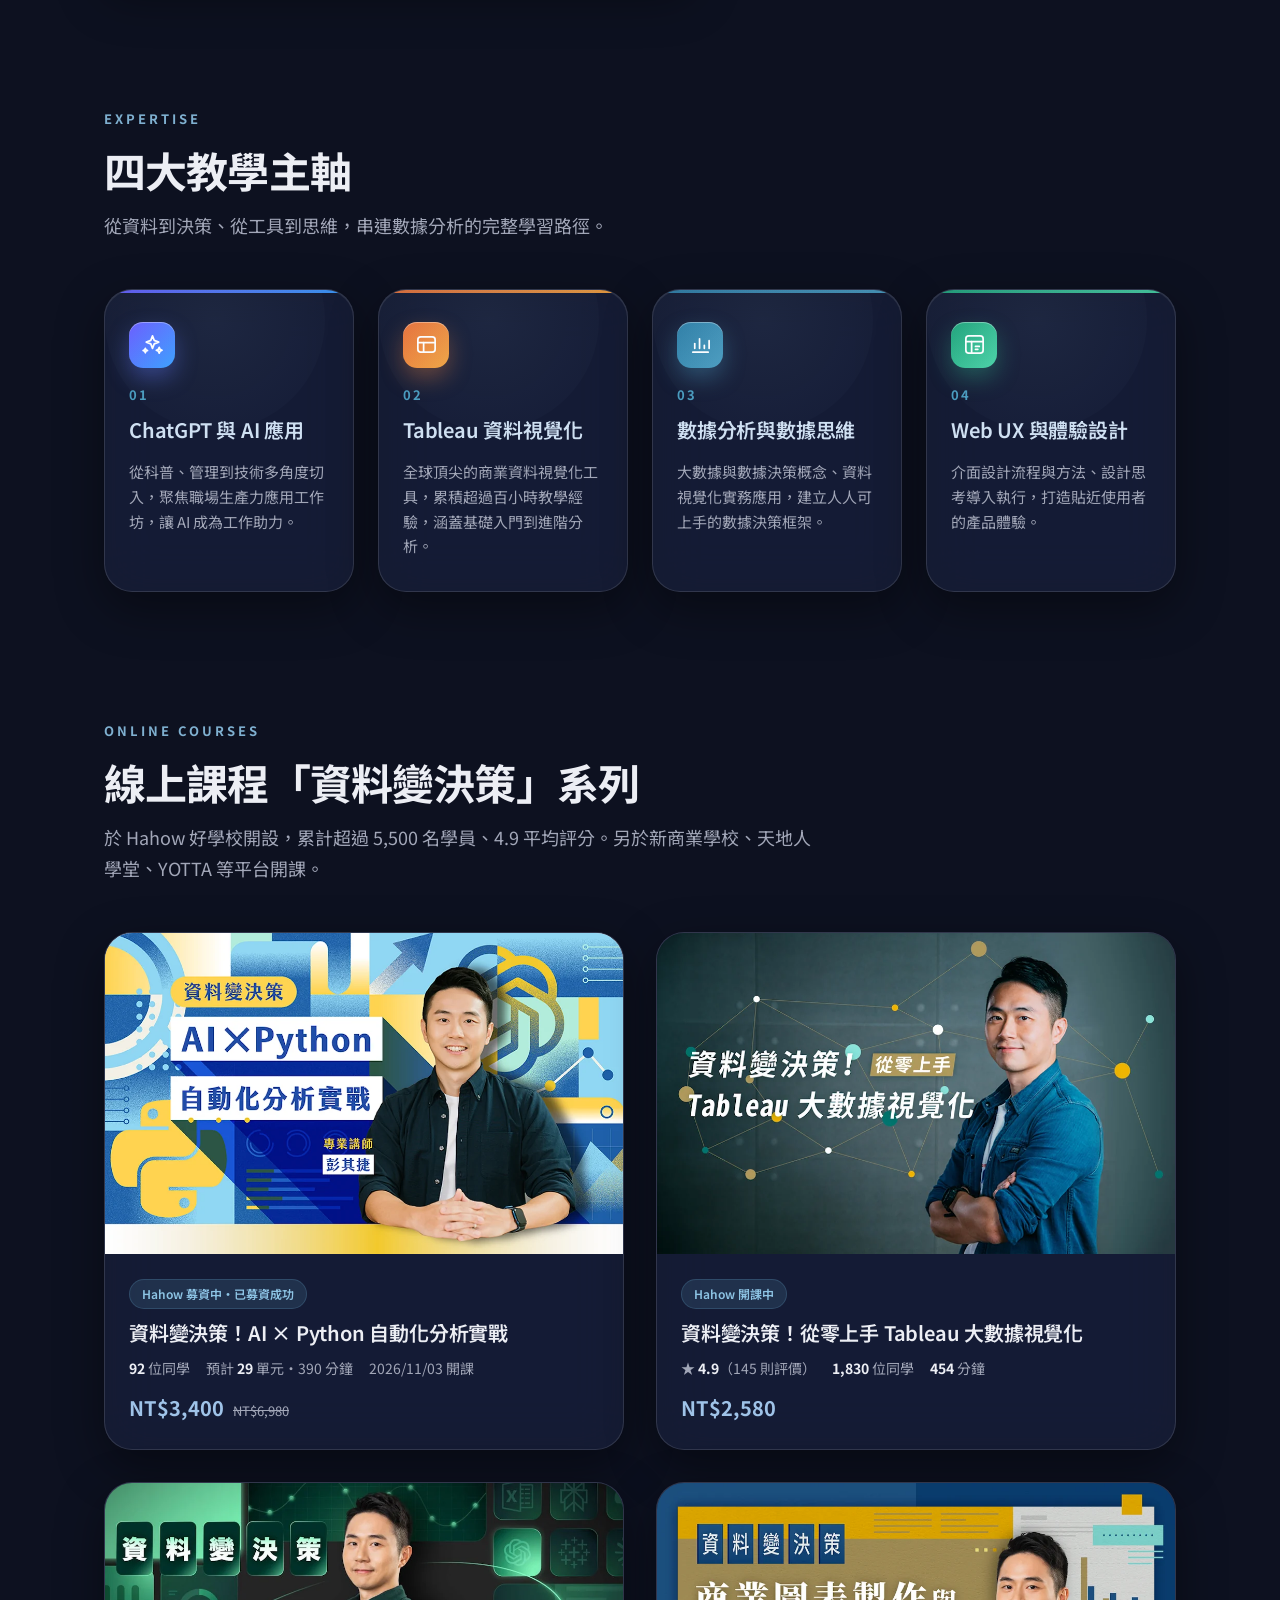
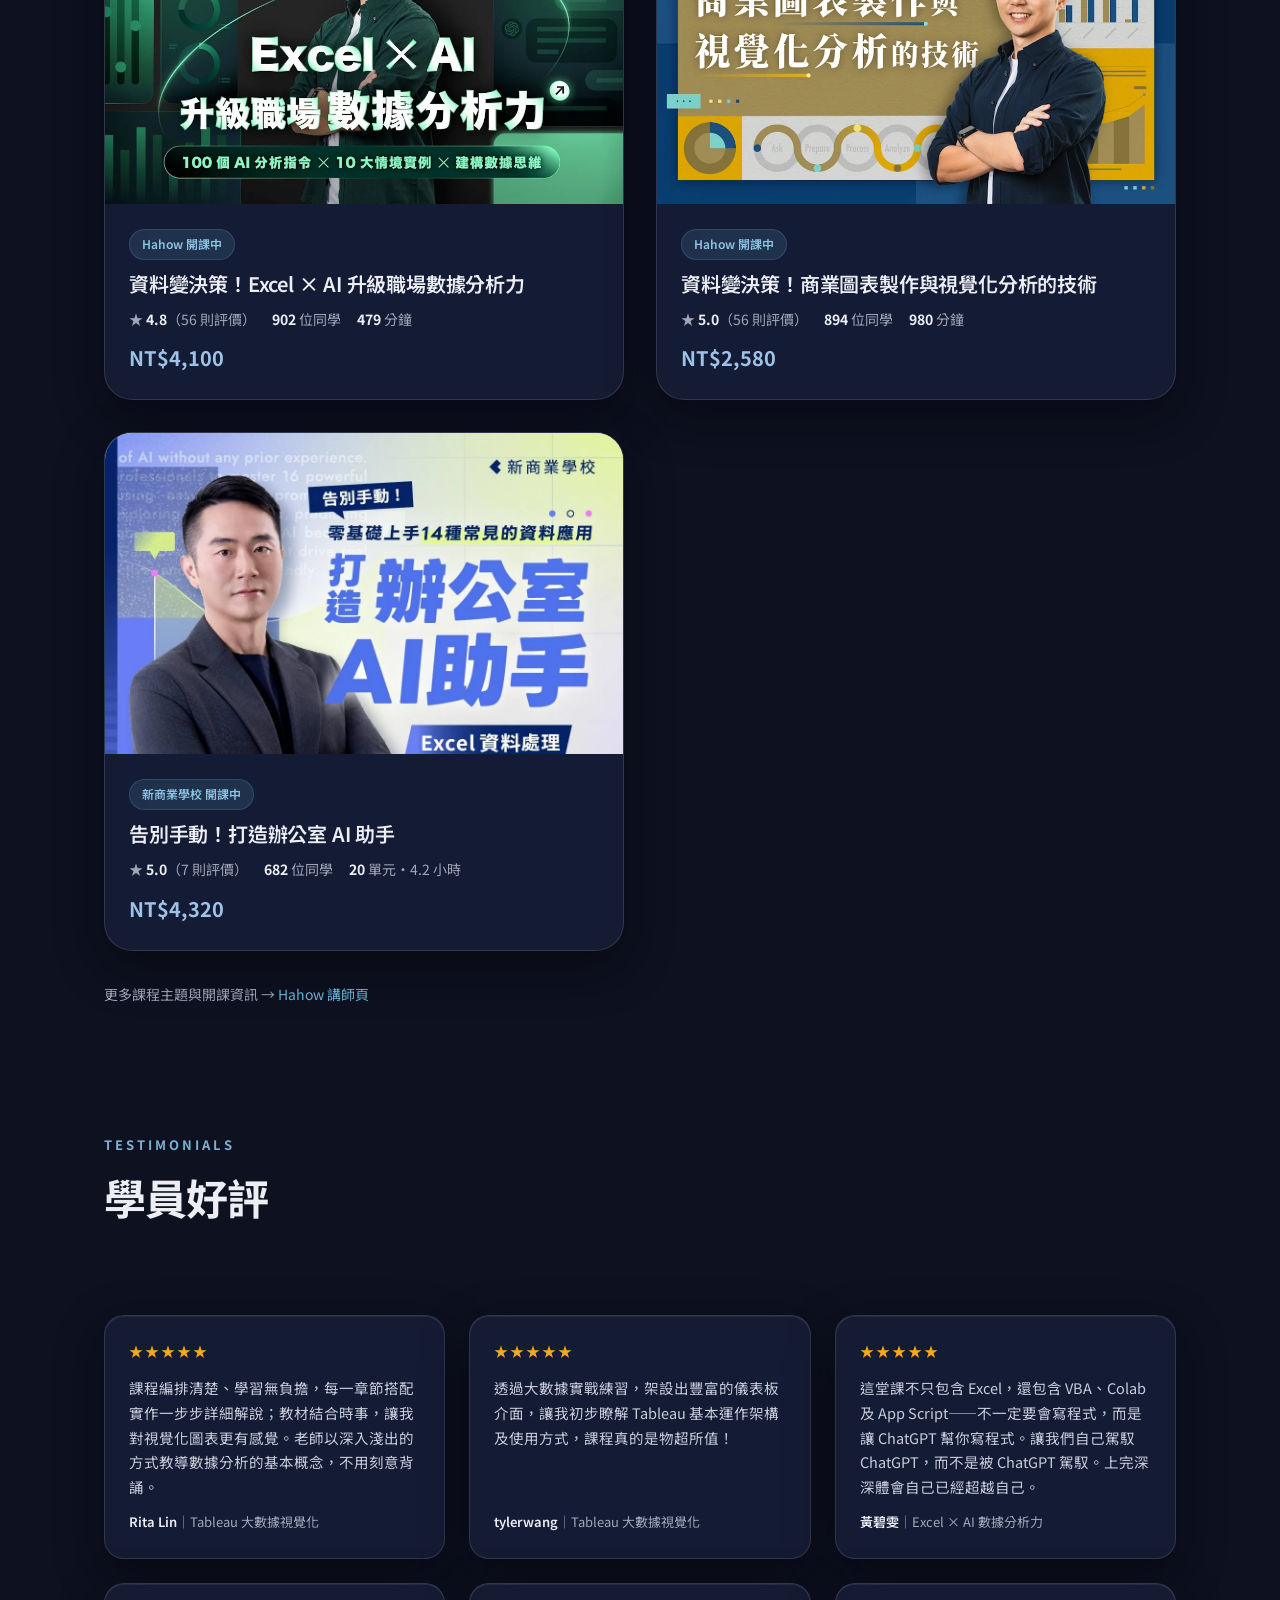
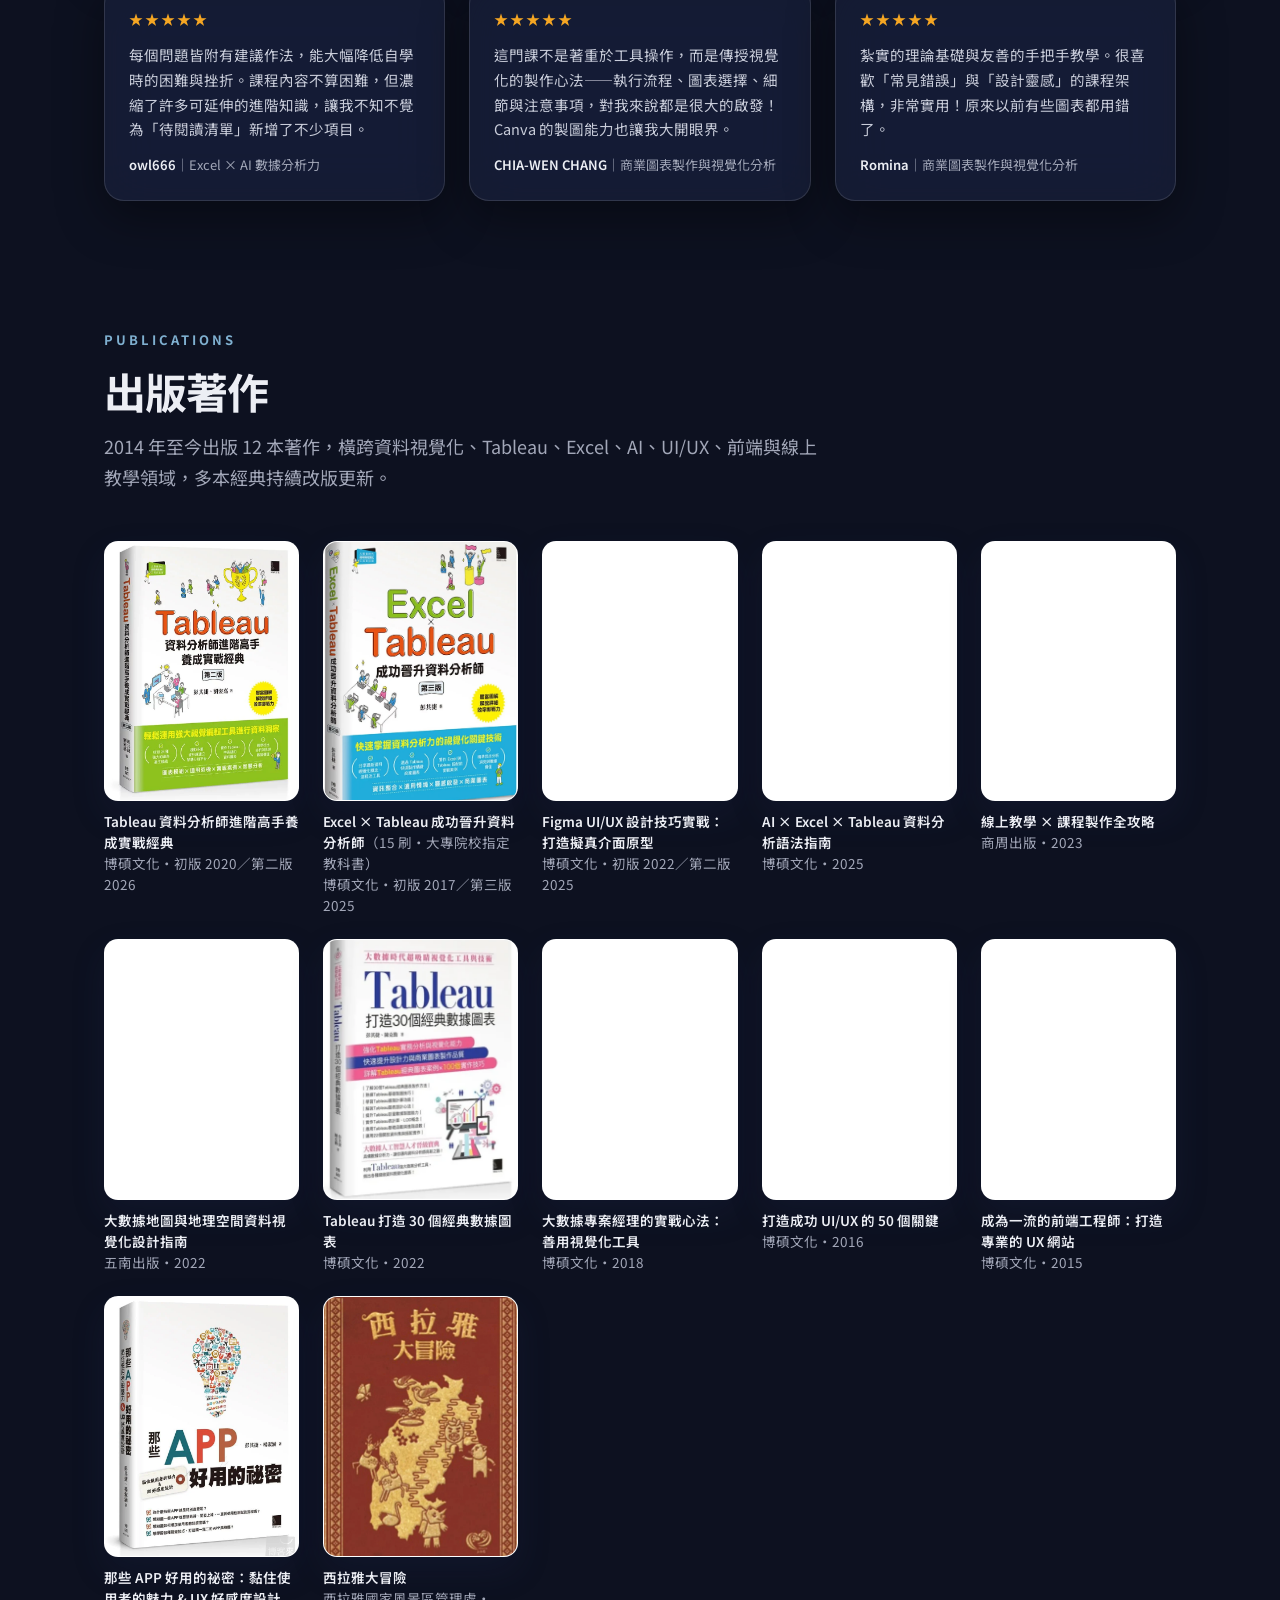
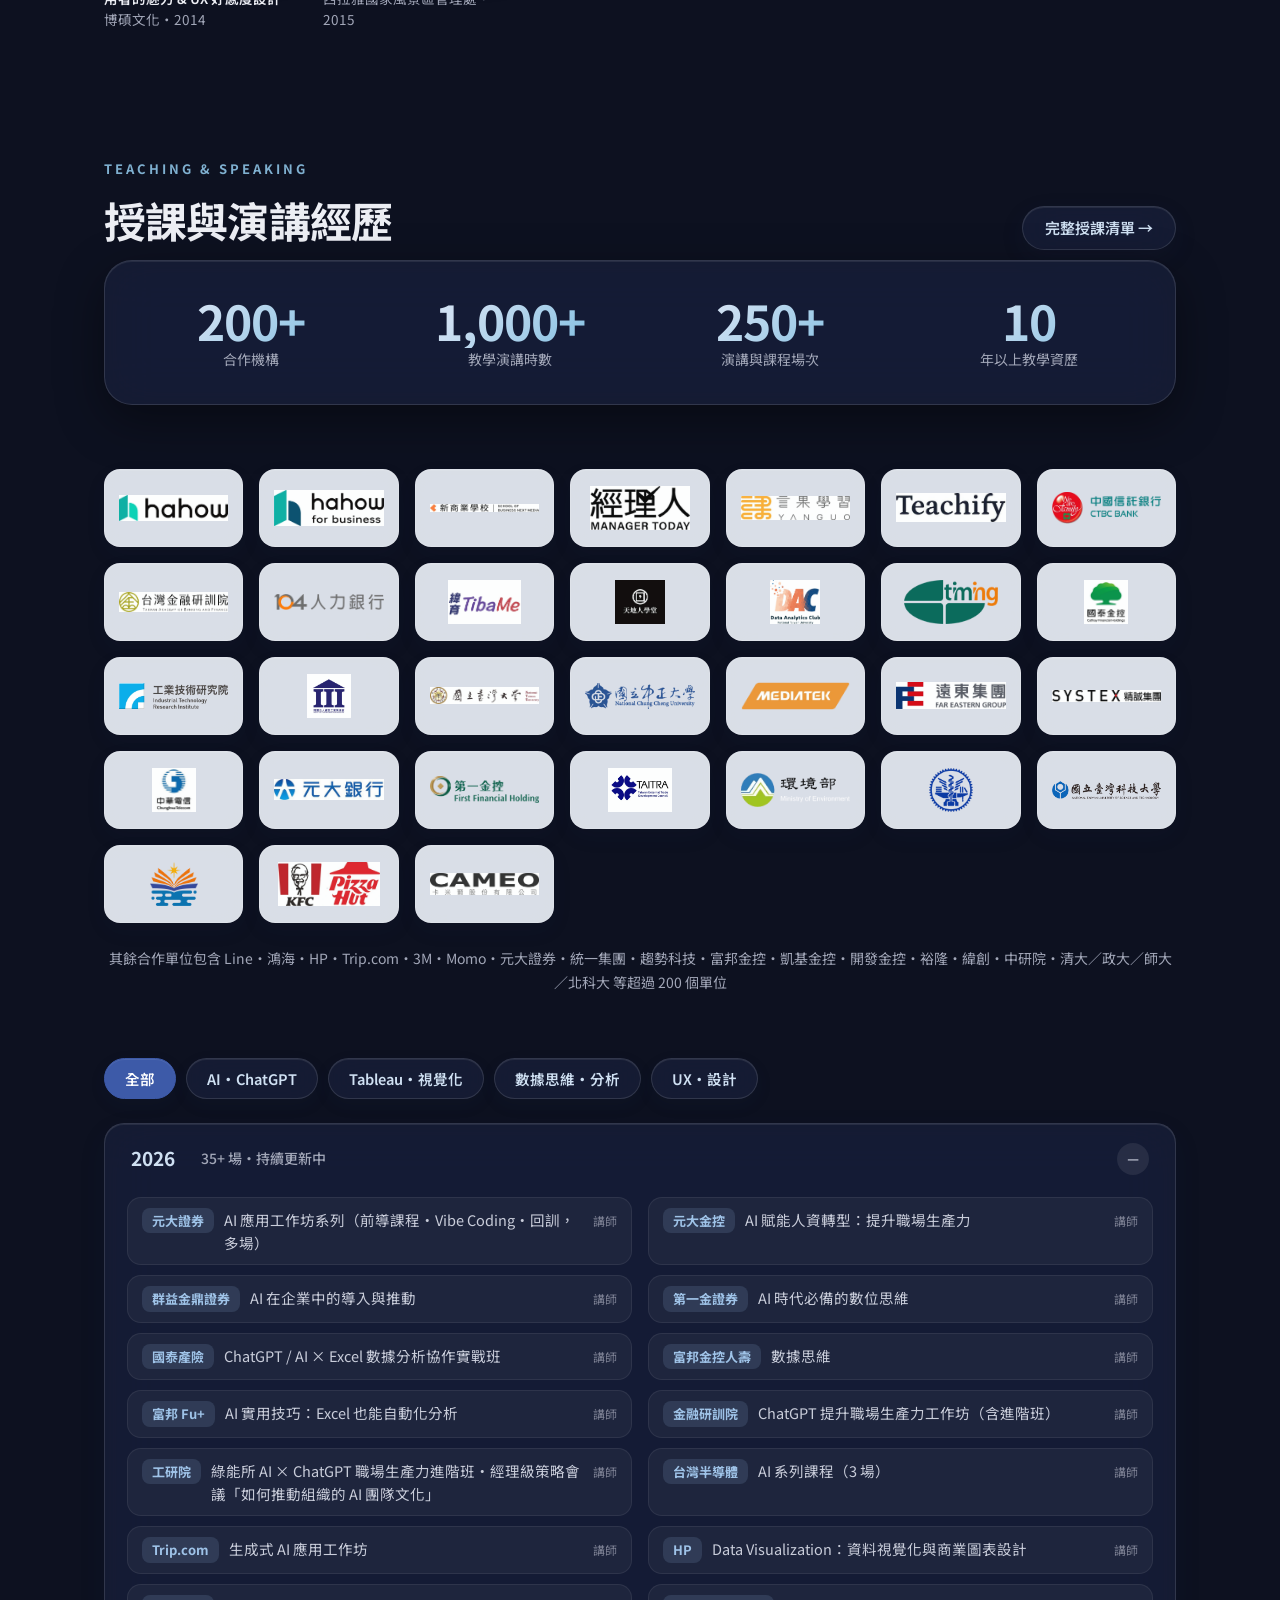
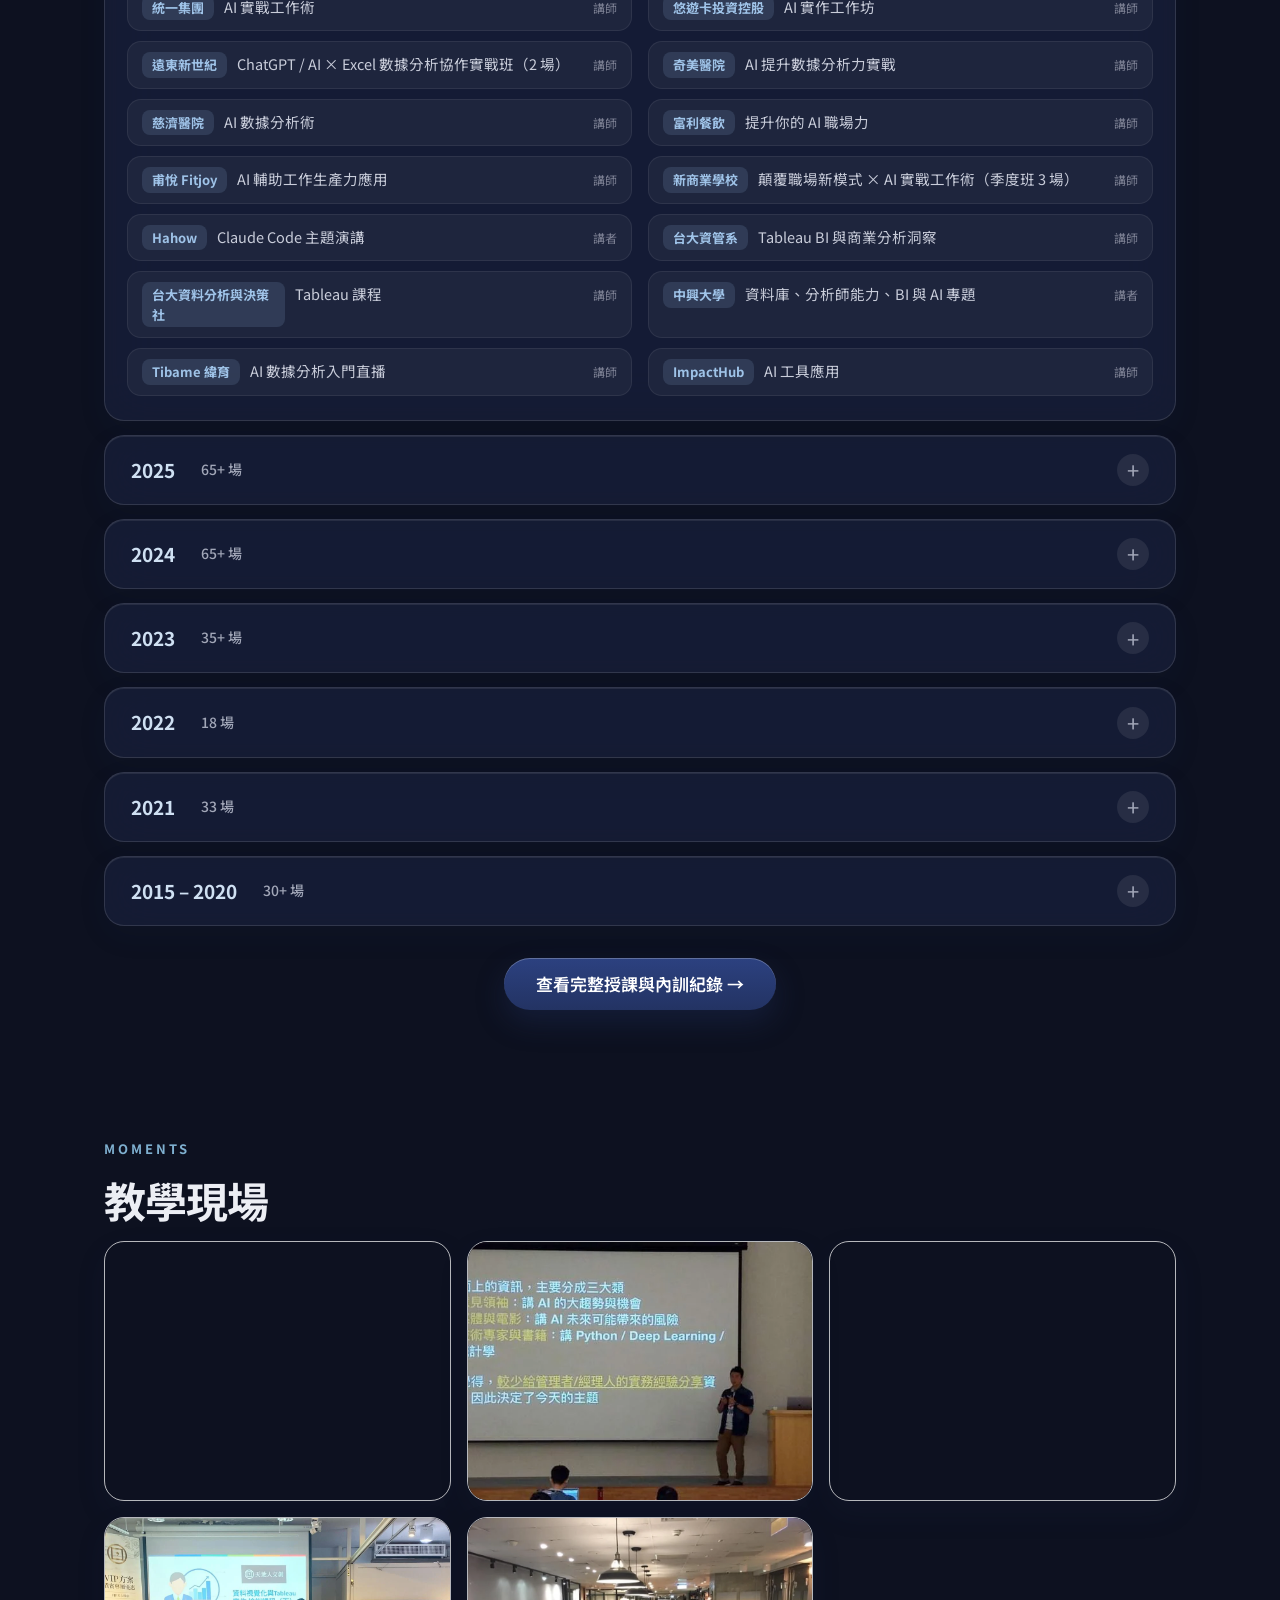
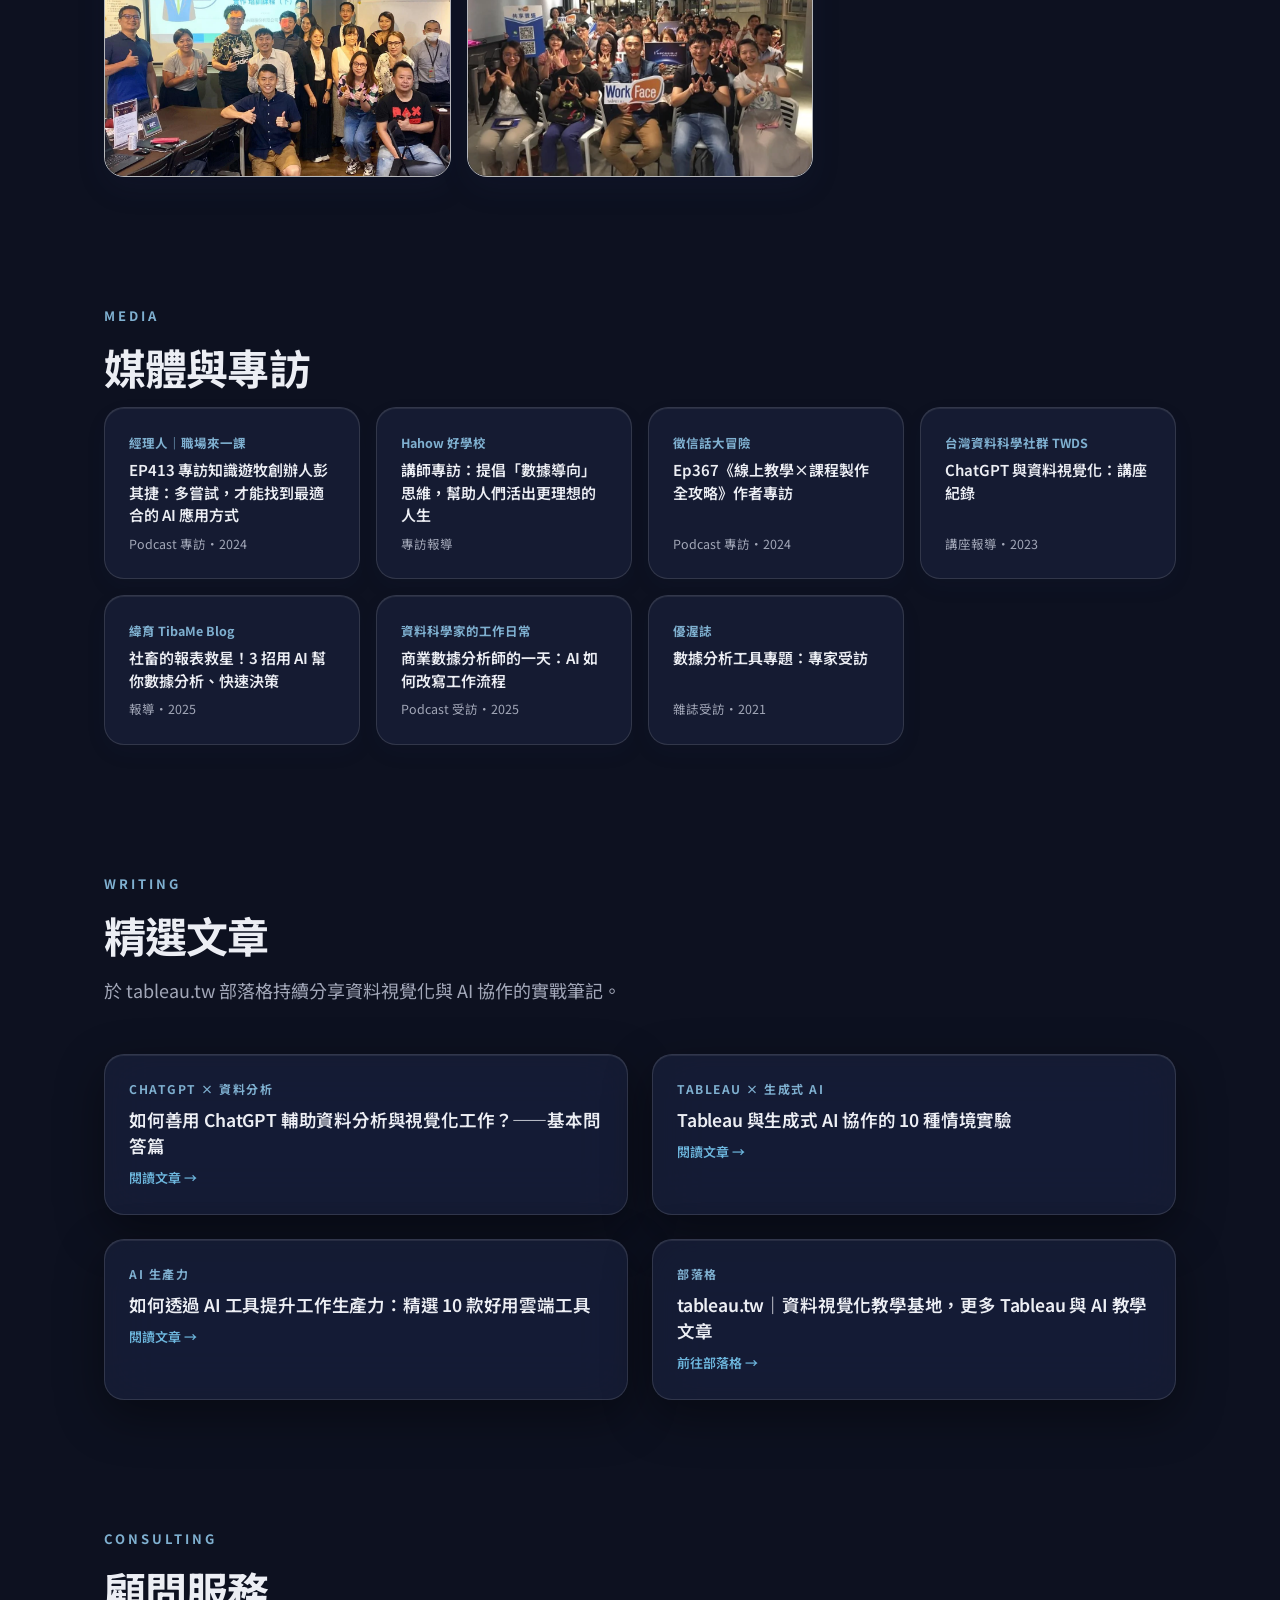
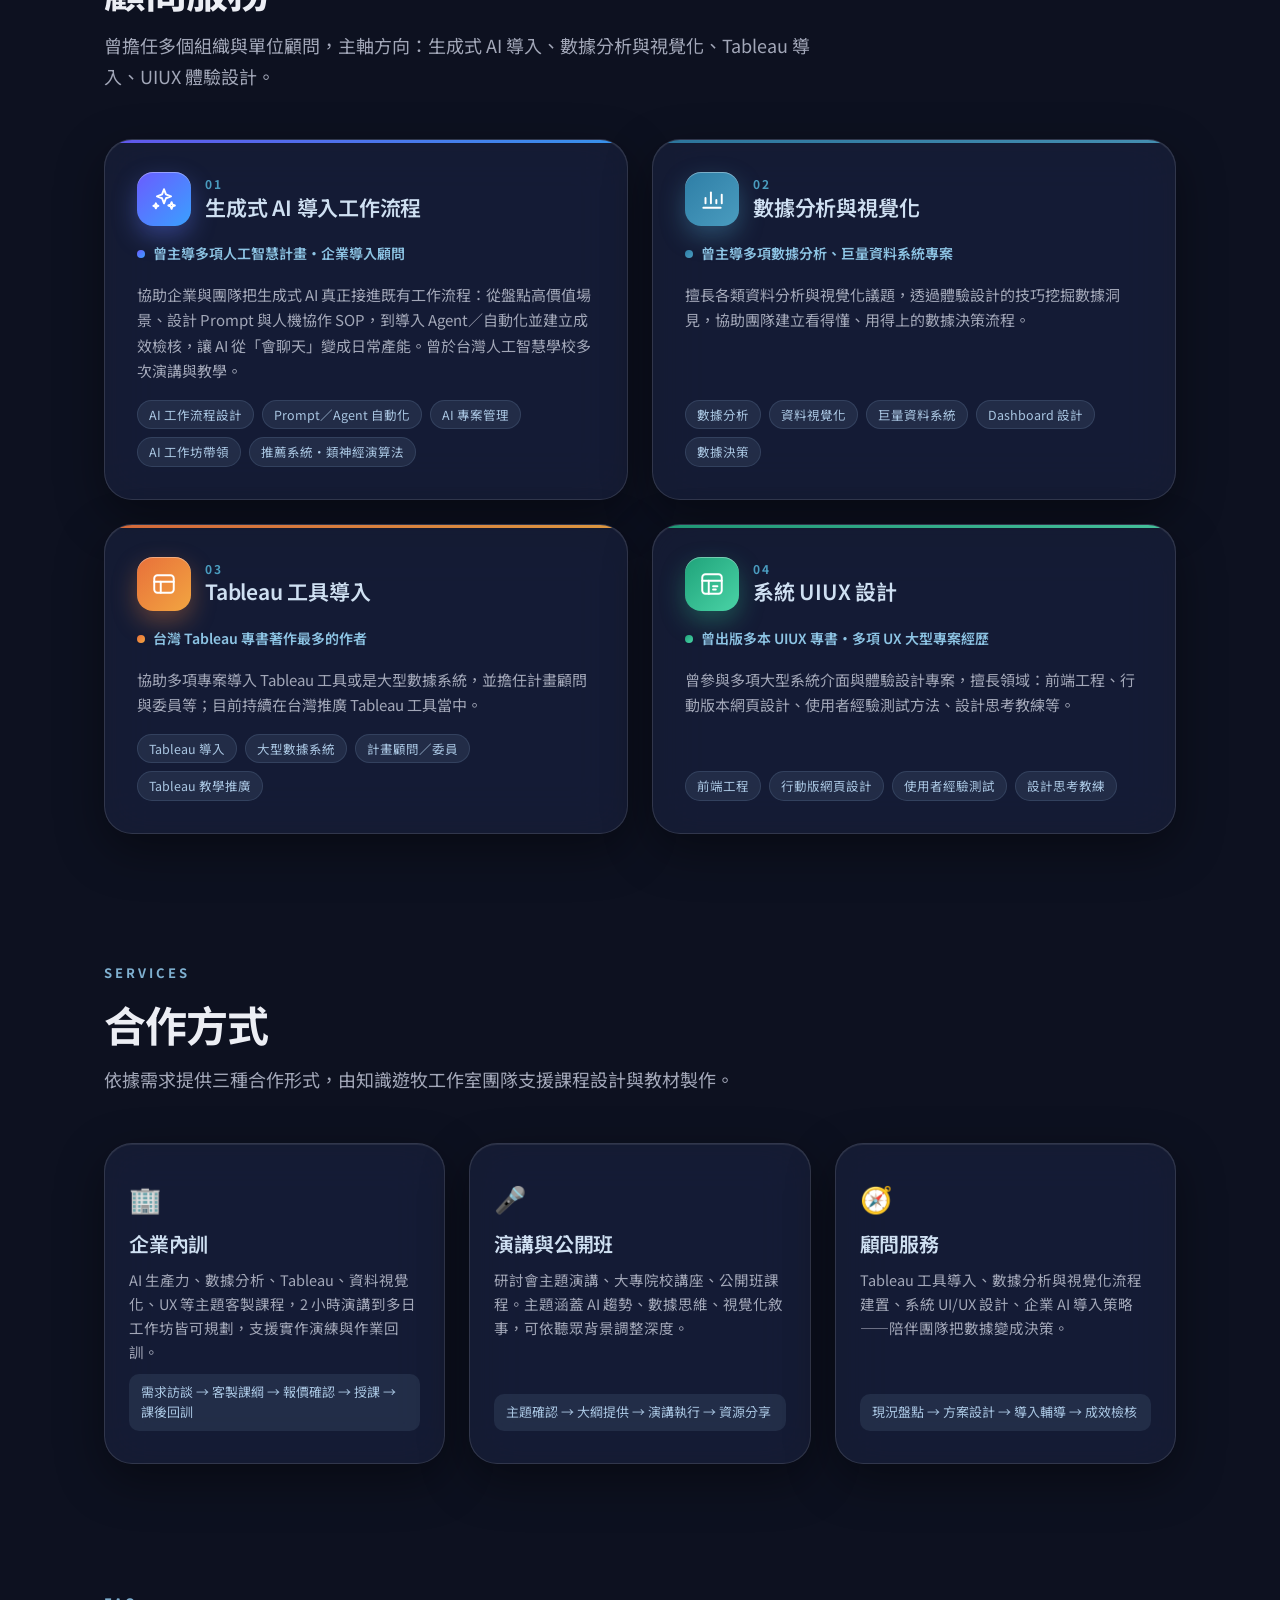
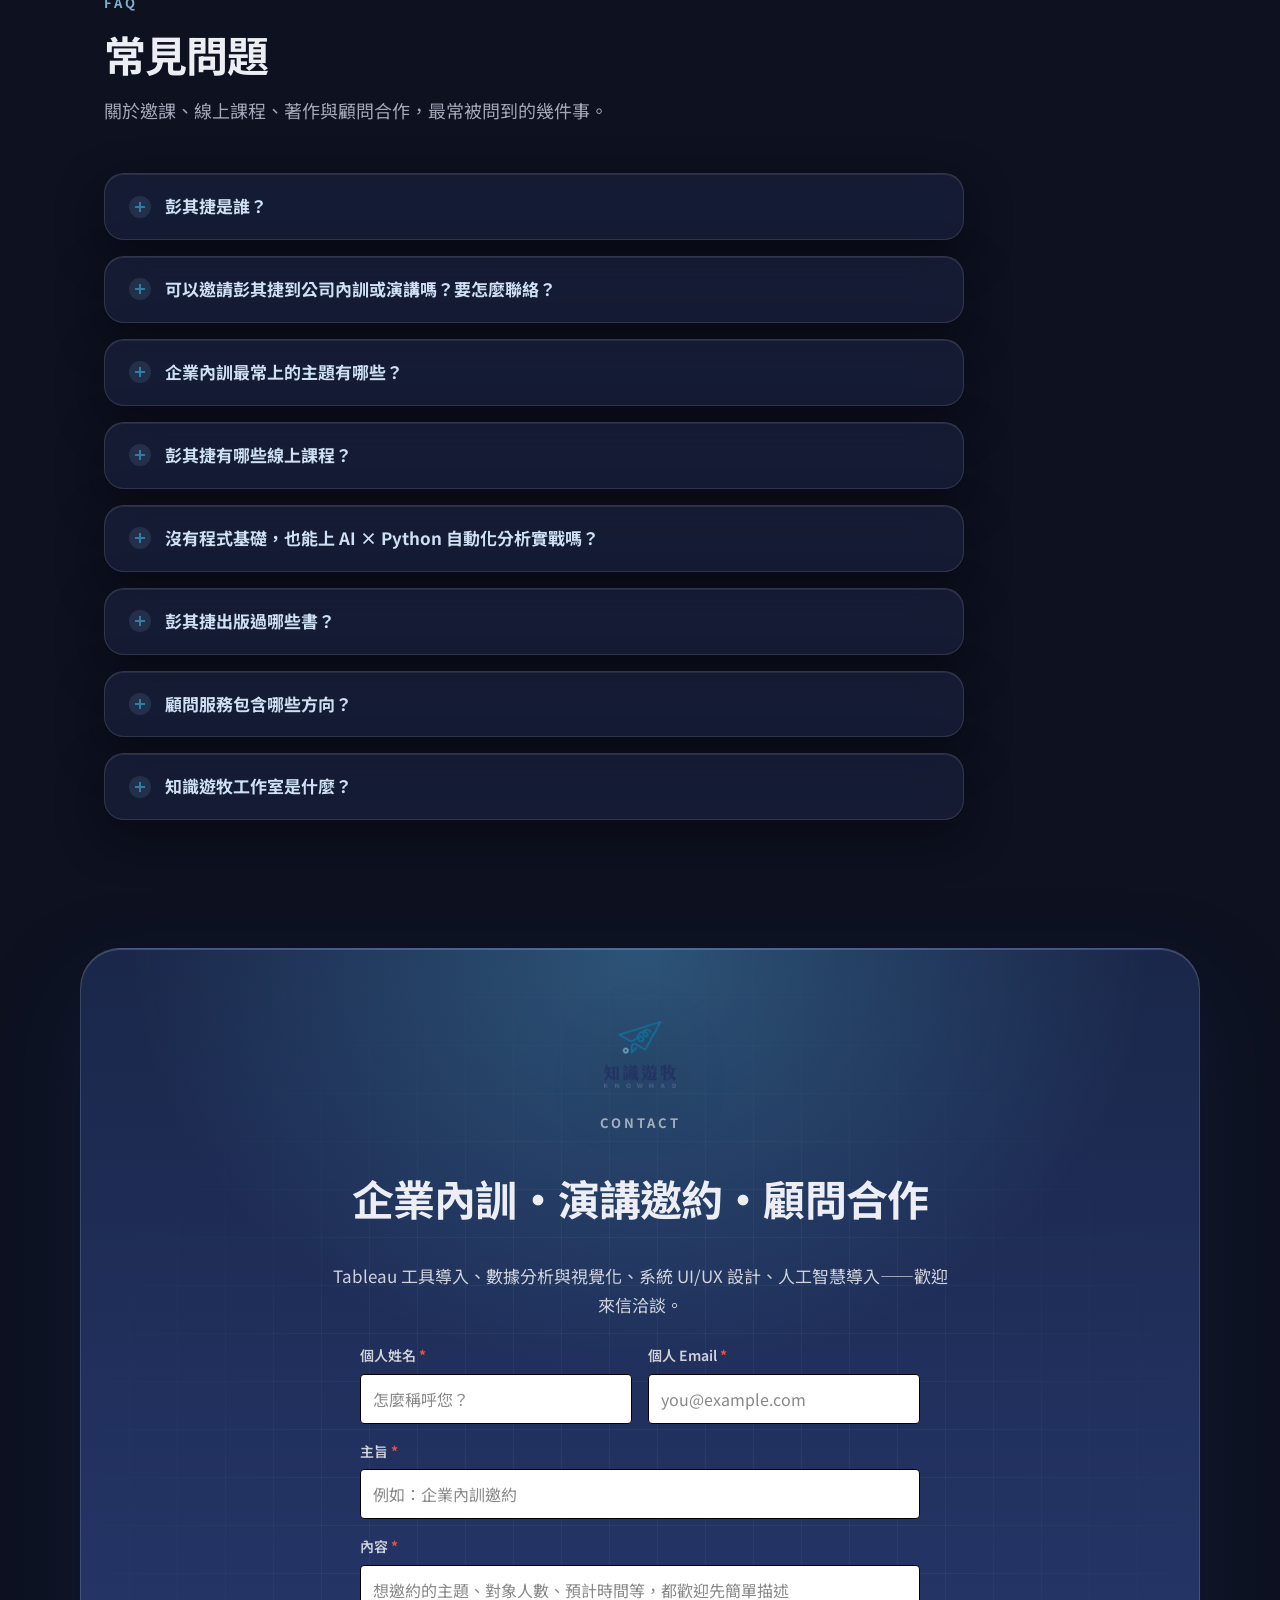
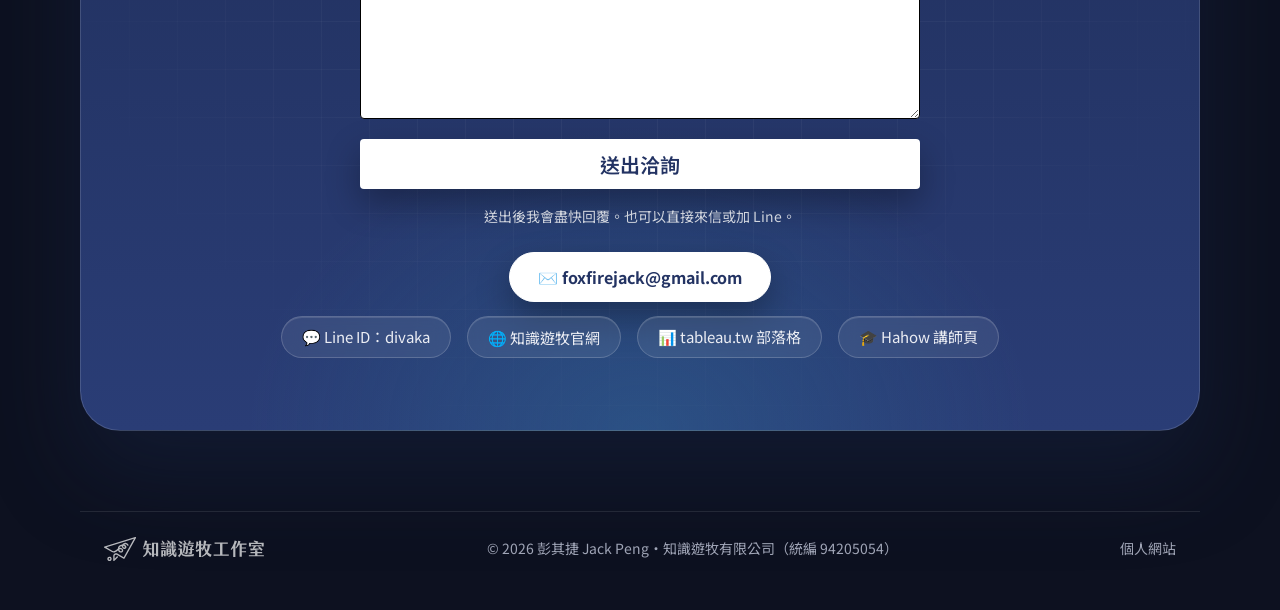
==== commit 5d36b360: "favicon 換成公事包：跟其他知識遊牧系統的紙飛機分開 Co-Authored-By: Claude Opus 5.5 <noreply@anthropic.com>" ====
--- a/index.html
+++ b/index.html
@@ -31,7 +31,7 @@
 <link rel="alternate" type="text/plain" href="https://www.visualization.tw/llms.txt" title="llms.txt">
 <meta name="twitter:title" content="彭其捷 Jack Peng｜資料視覺化 × AI × UX 講師・作家">
 <meta name="twitter:image" content="https://www.visualization.tw/assets/og-image.jpg">
-<link rel="icon" href="Logo/方-知識遊牧.png">
+<link rel="icon" type="image/svg+xml" href="favicon.svg">
 <link rel="preconnect" href="https://fonts.googleapis.com">
 <link rel="preconnect" href="https://fonts.gstatic.com" crossorigin>
 <link href="https://fonts.googleapis.com/css2?family=Noto+Sans+TC:wght@400;500;600;700&display=swap" rel="stylesheet">
@@ -86,7 +86,7 @@
    "inLanguage": "zh-Hant",
    "dateCreated": "2026-08-02T00:00:00+08:00",
    "datePublished": "2026-08-02T00:00:00+08:00",
-   "dateModified": "2026-09-23T13:22:20+08:00"
+   "dateModified": "2026-11-08T14:56:20+08:00"
   },
   {
    "@type": "Person",
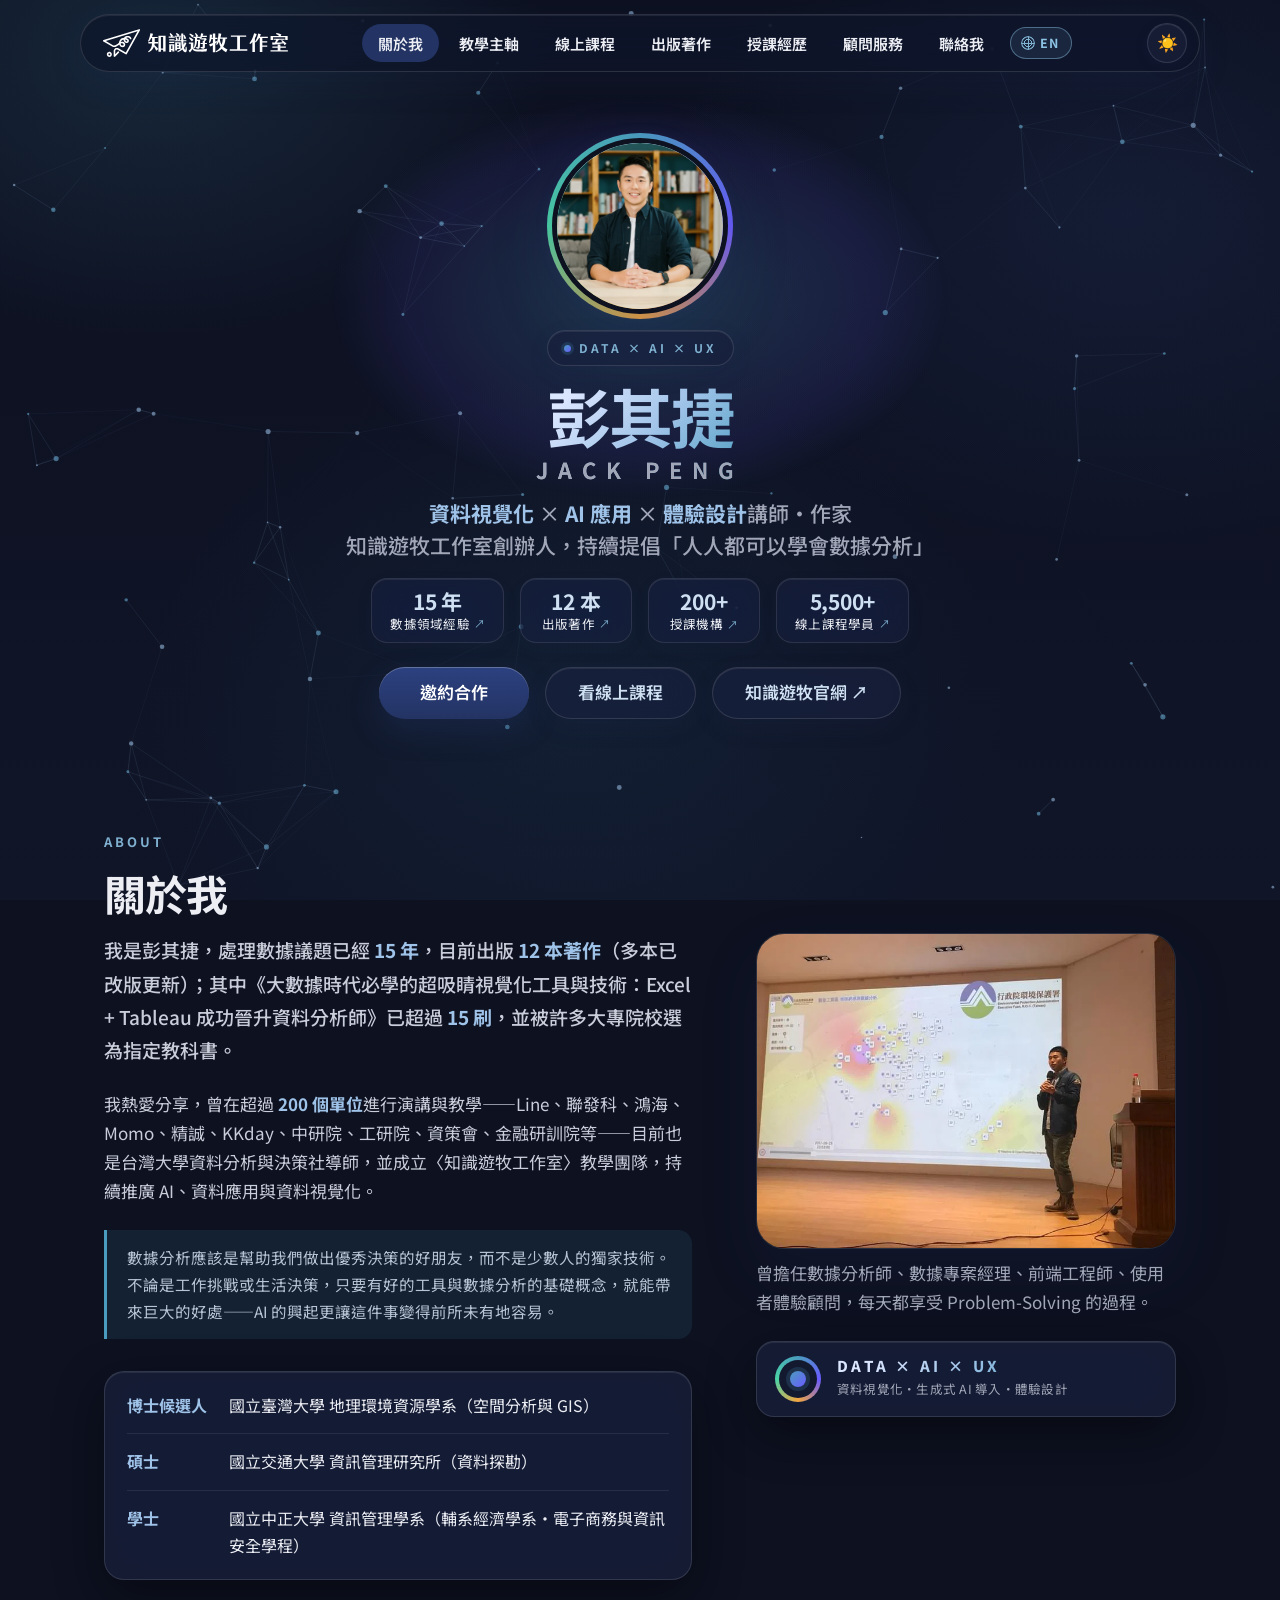
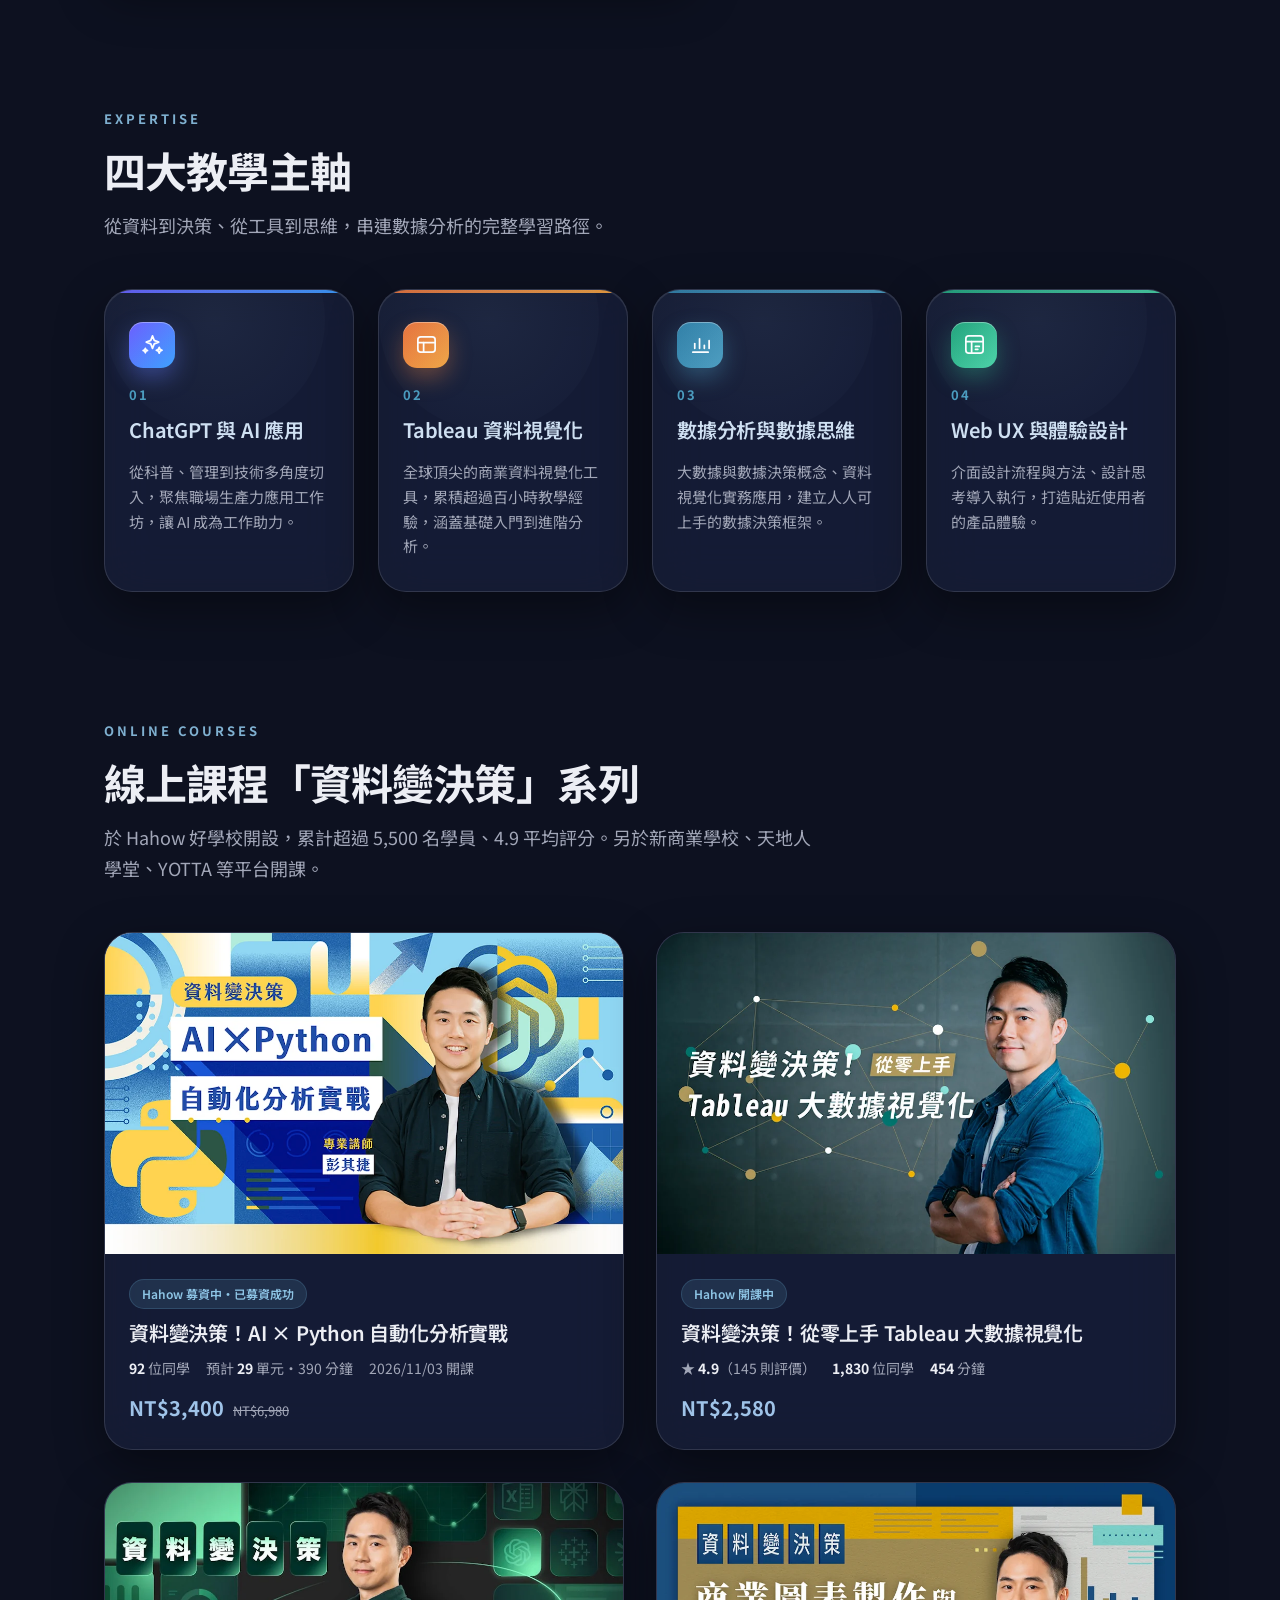
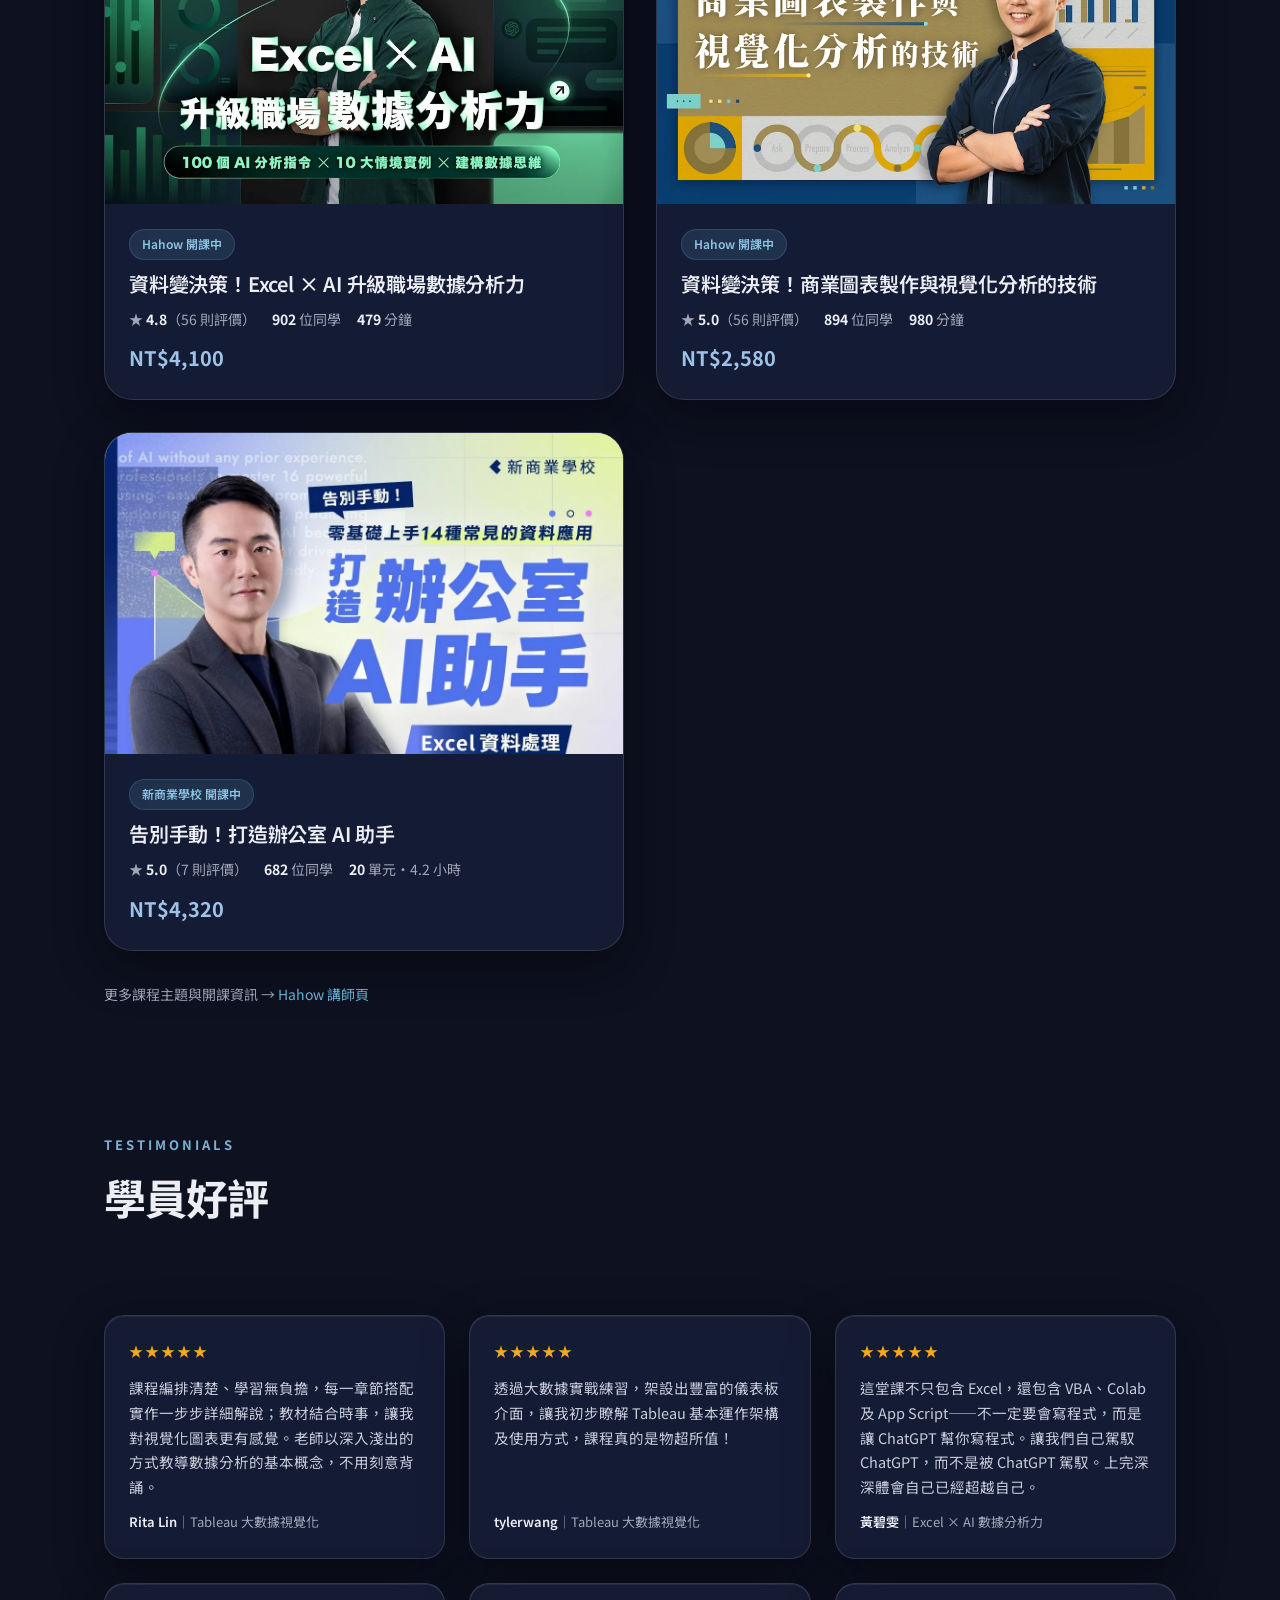
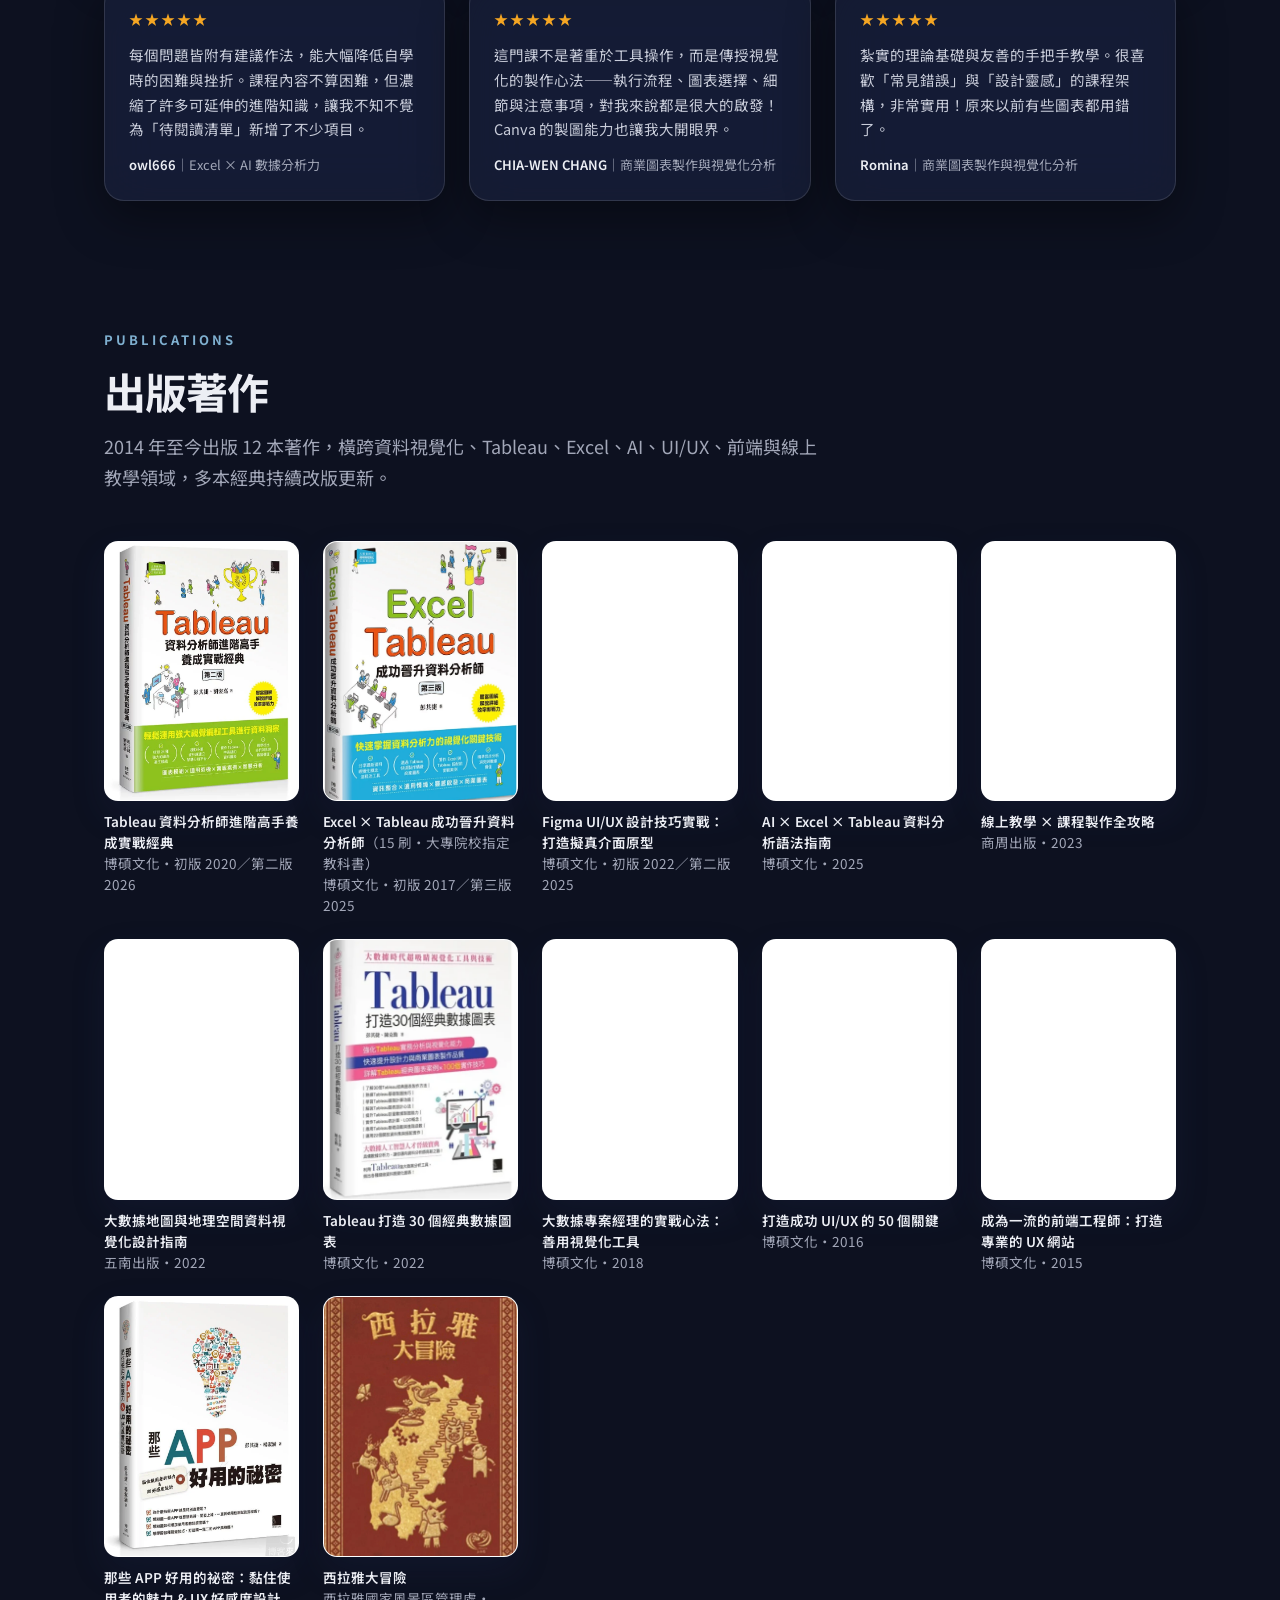
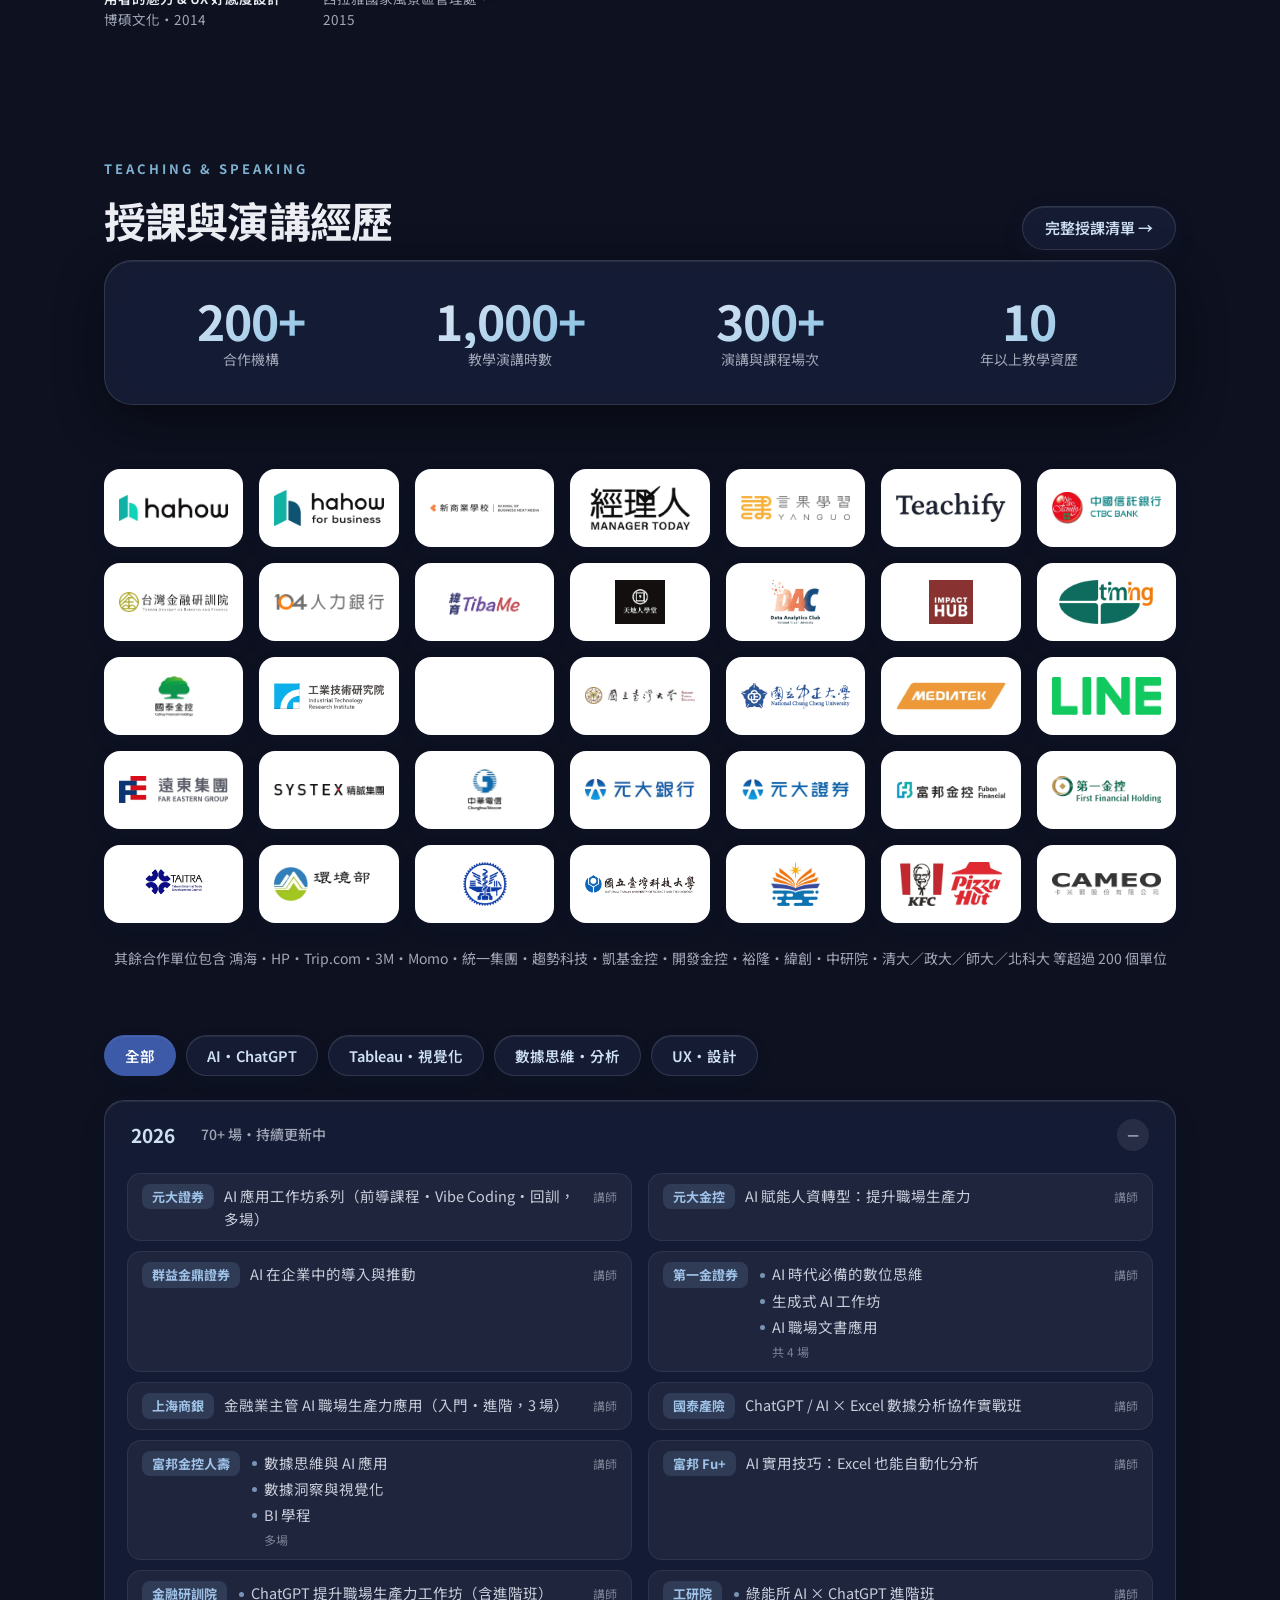
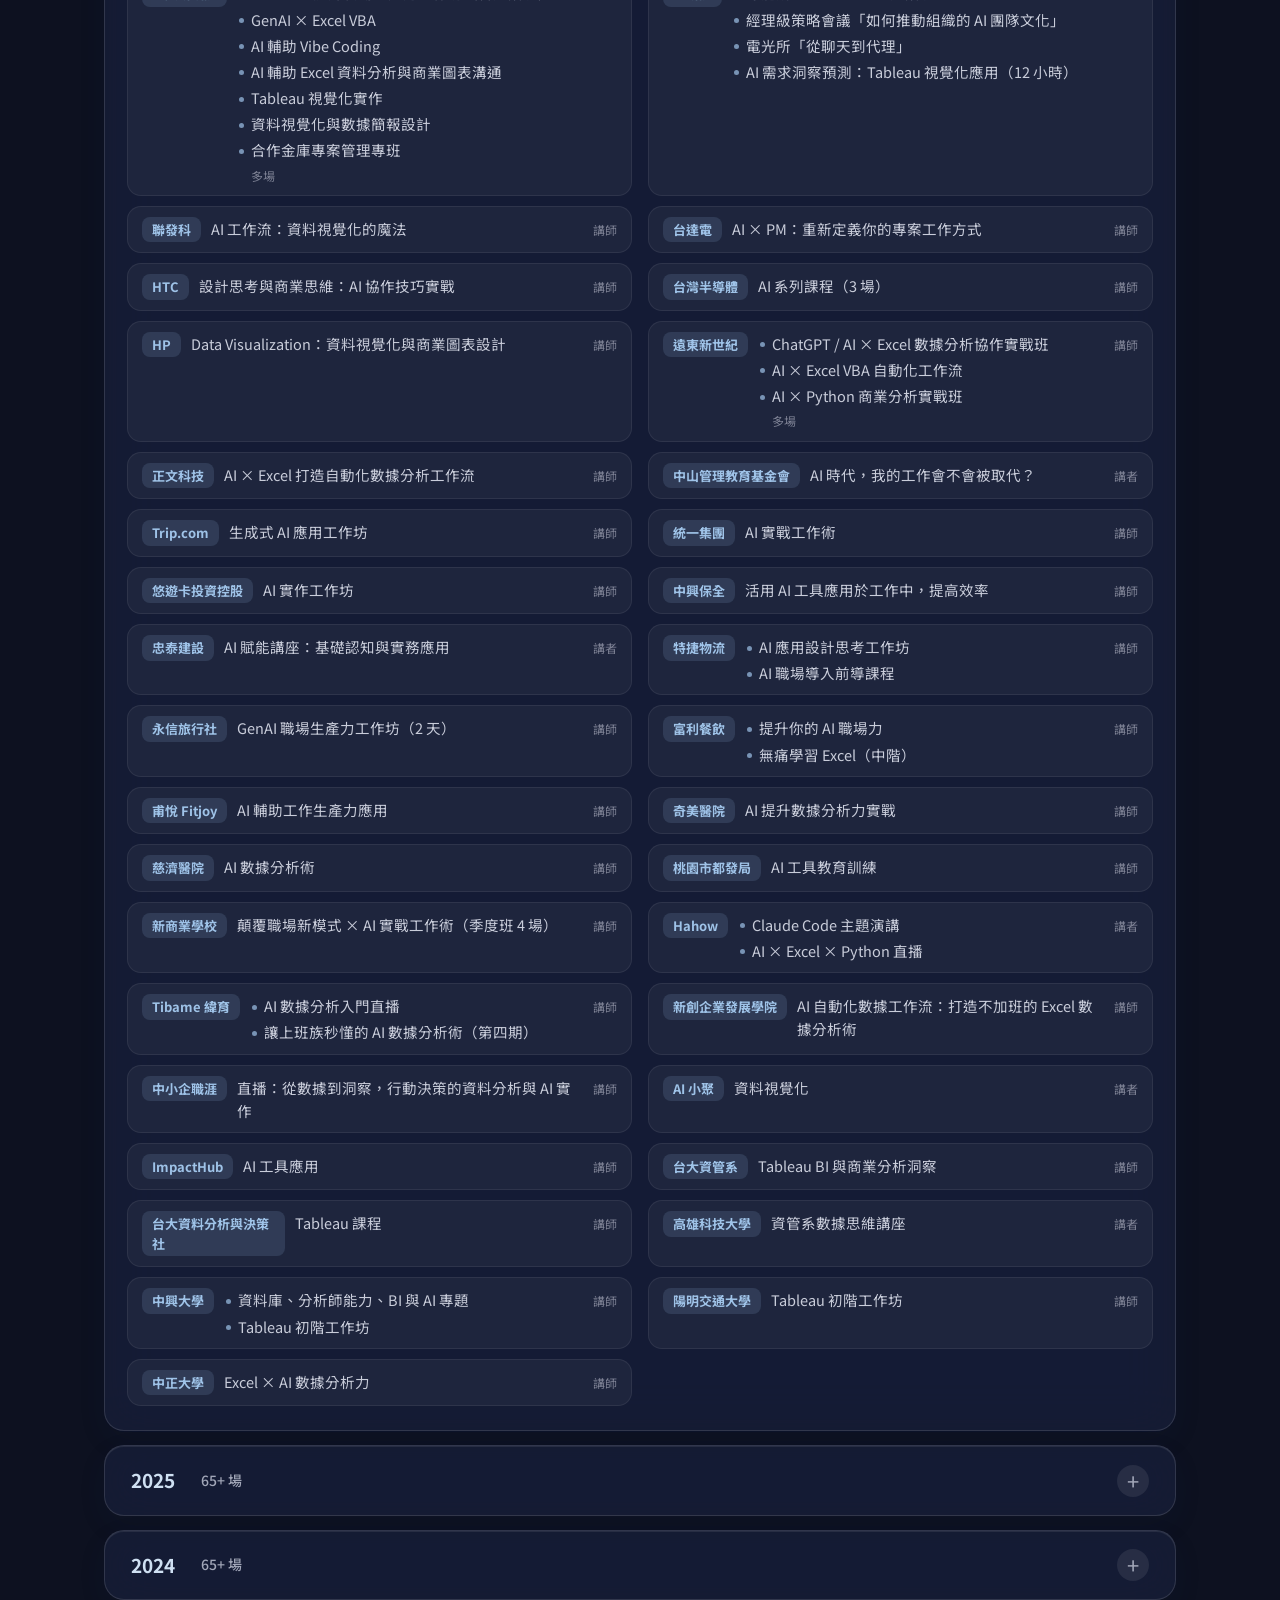
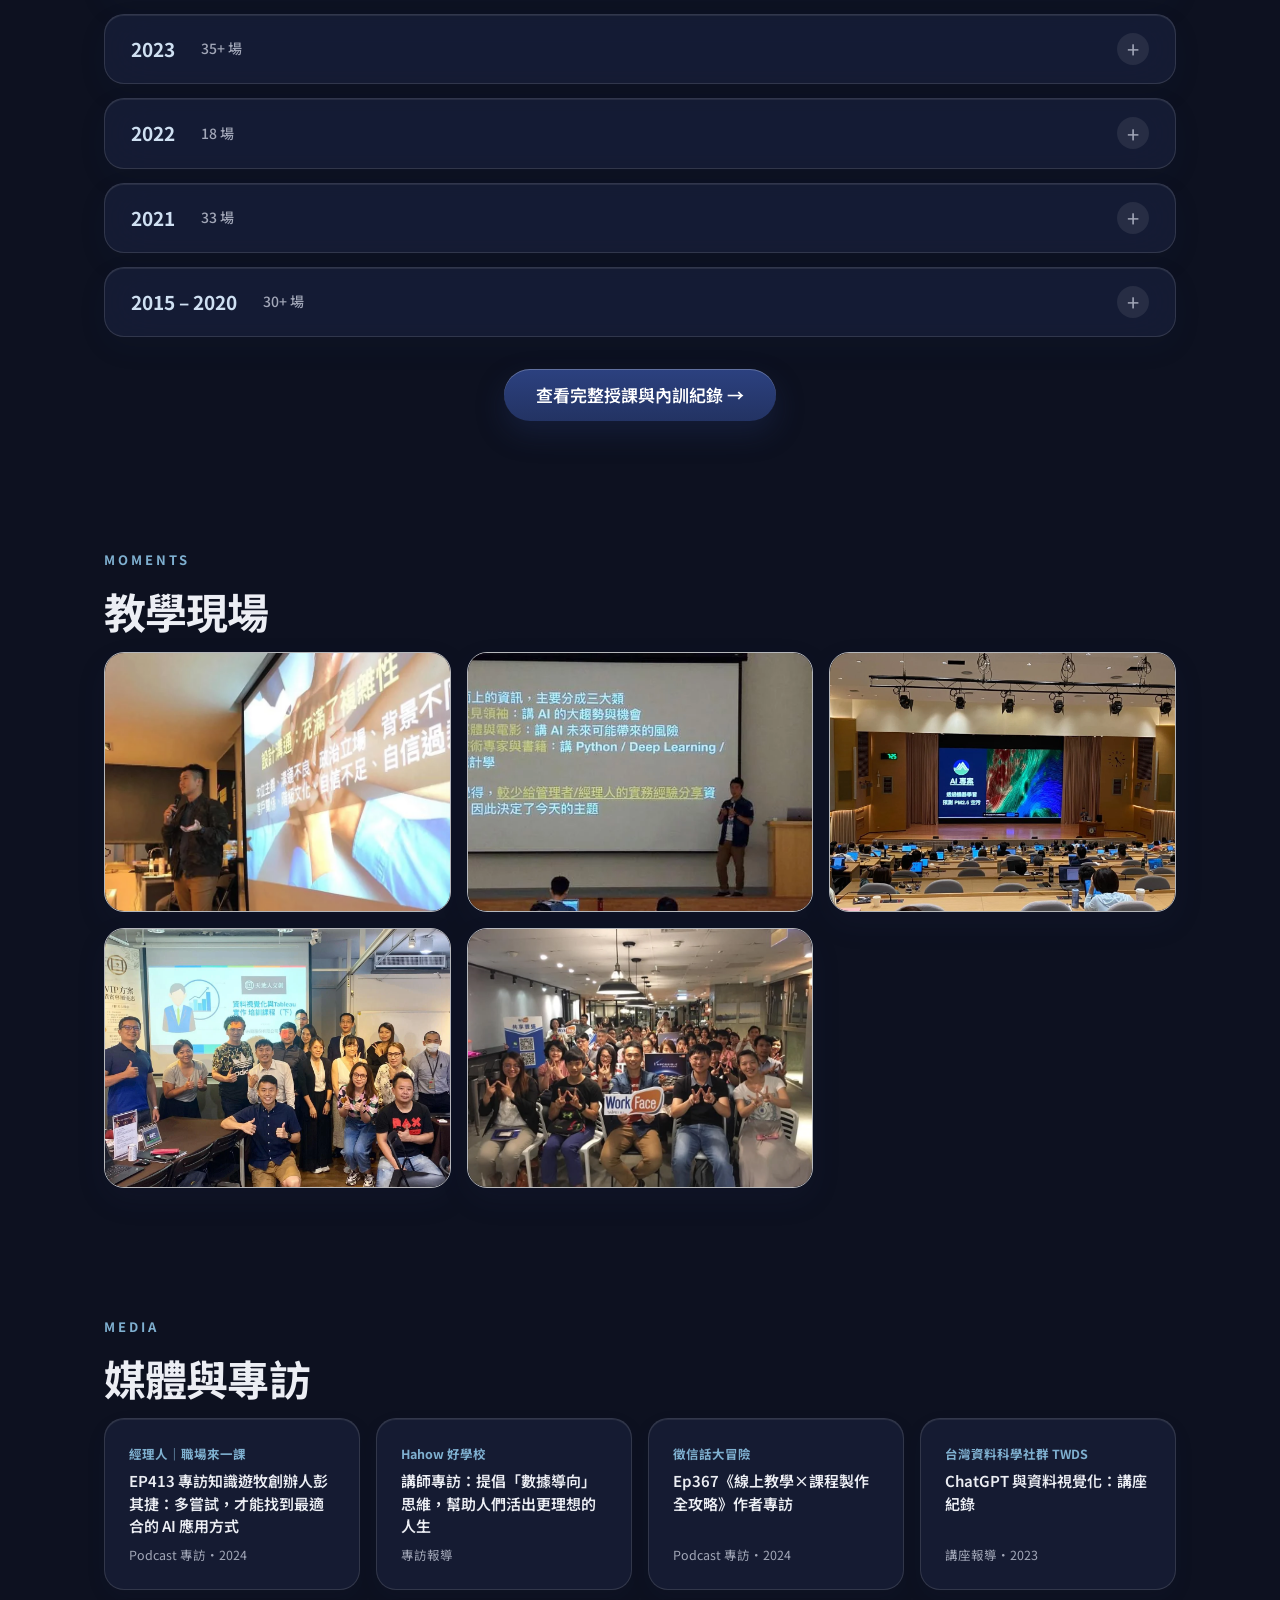
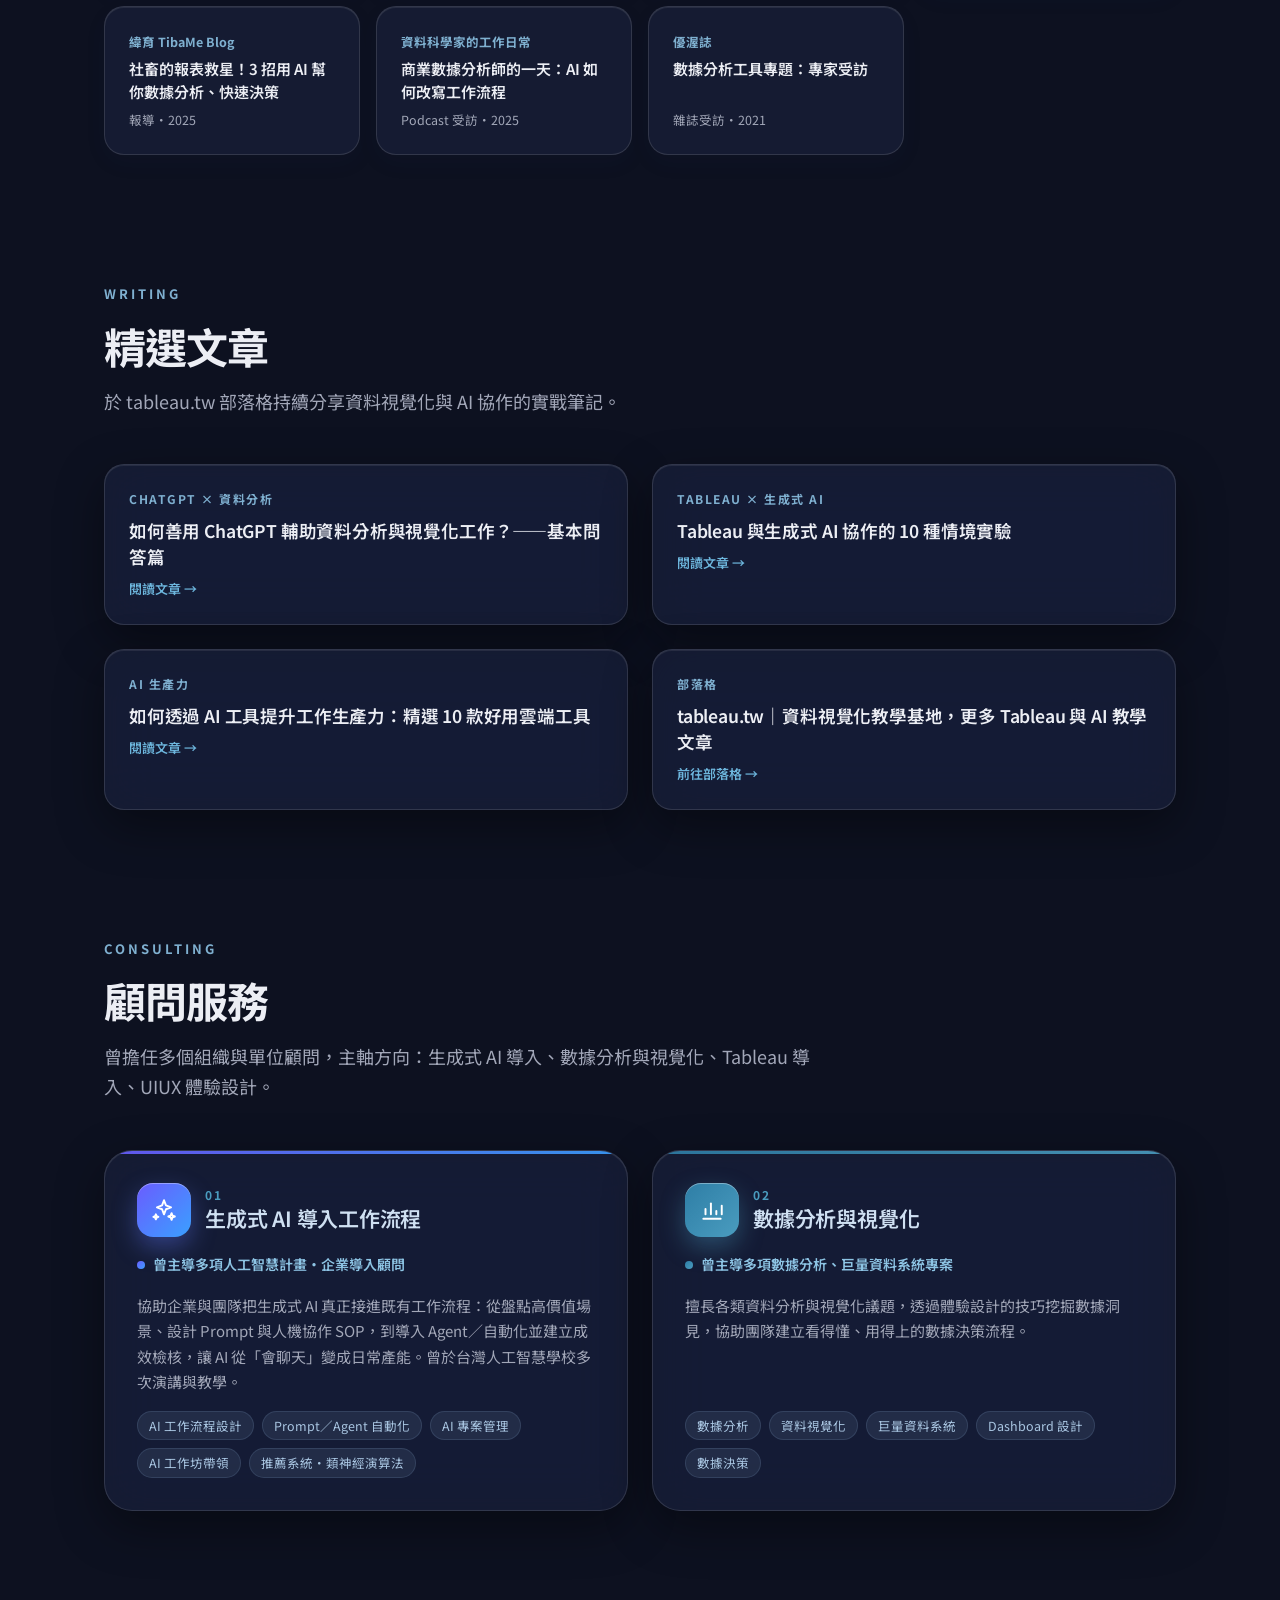
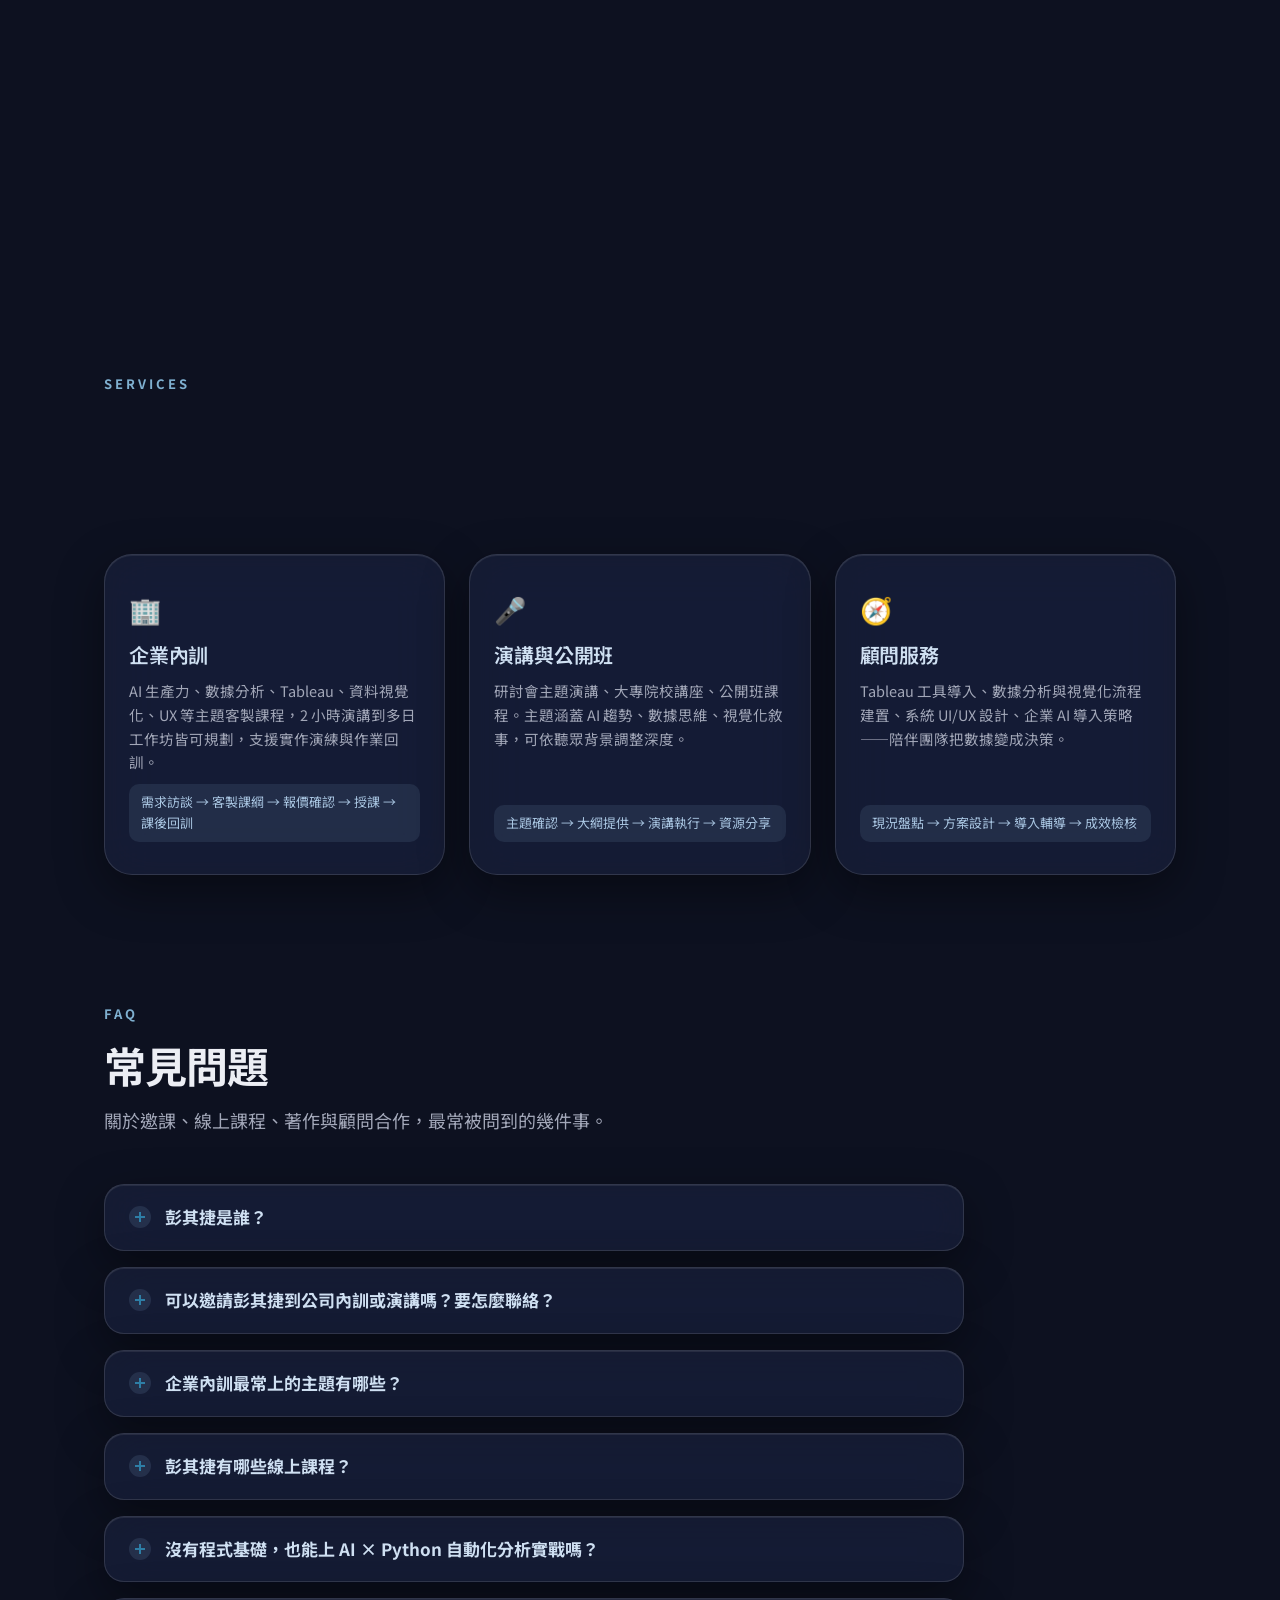
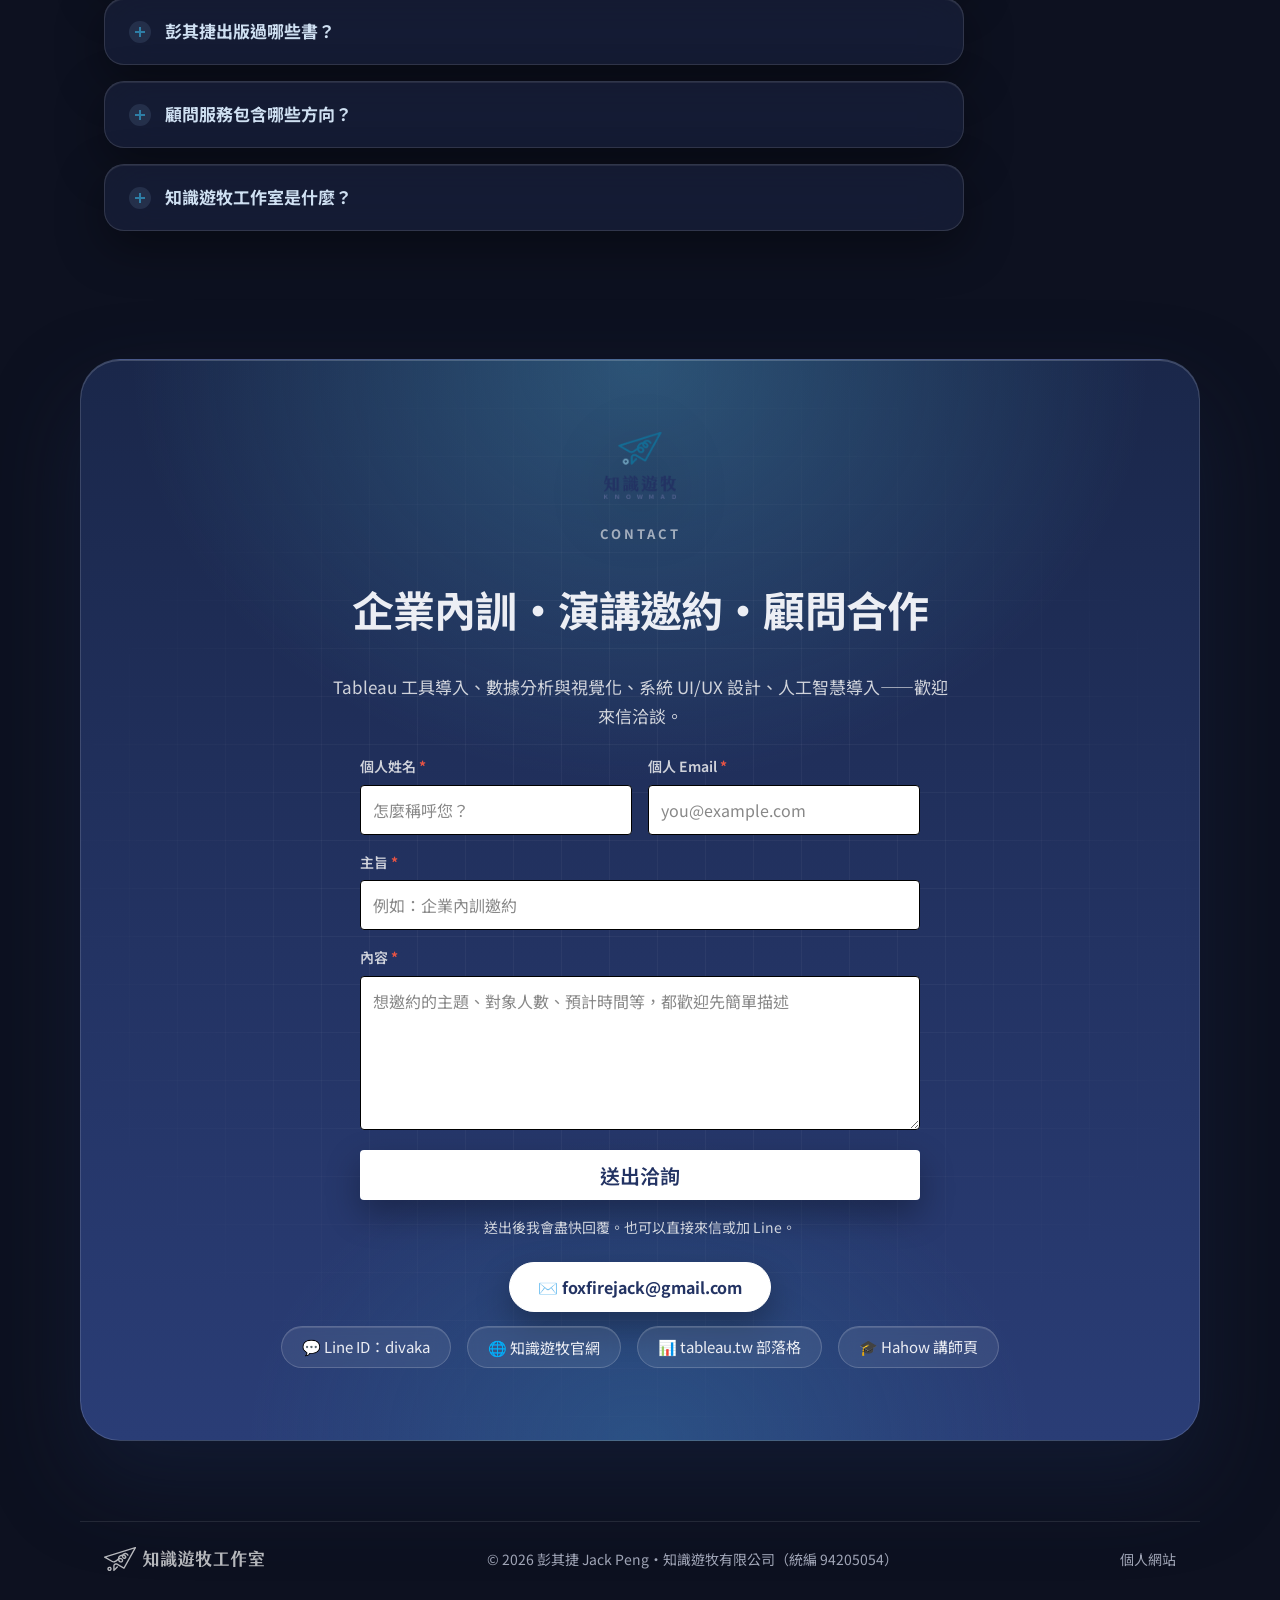
==== commit e38e4385: "授課紀錄補登 2026 年課程、合作夥伴牆加 logo、多堂課分行顯示 - 2026 年依雲端課程資料夾補到 43 個單位（70+ 場），新單位補產業別；11 月與非本人授課先不列 - 總場次 250" ====
--- a/index.html
+++ b/index.html
@@ -54,7 +54,7 @@
   });
 })();
 </script>
-<link rel="stylesheet" href="assets/css/site.css?v=20260829a">
+<link rel="stylesheet" href="assets/css/site.css?v=20261119b">
 <script type="application/ld+json">
 {
  "@context": "https://schema.org",
@@ -86,7 +86,7 @@
    "inLanguage": "zh-Hant",
    "dateCreated": "2026-08-02T00:00:00+08:00",
    "datePublished": "2026-08-02T00:00:00+08:00",
-   "dateModified": "2026-11-08T14:56:20+08:00"
+   "dateModified": "2026-11-19T00:59:32+08:00"
   },
   {
    "@type": "Person",
@@ -812,7 +812,7 @@
     <div class="stats-row">
       <div class="stat"><div class="num">200+</div><div class="label">合作機構</div></div>
       <div class="stat"><div class="num">1,000+</div><div class="label">教學演講時數</div></div>
-      <div class="stat"><div class="num">250+</div><div class="label">演講與課程場次</div></div>
+      <div class="stat"><div class="num">300+</div><div class="label">演講與課程場次</div></div>
       <div class="stat"><div class="num">10</div><div class="label">年以上教學資歷</div></div>
     </div>
     <div class="logo-wall">
@@ -828,6 +828,7 @@
       <div class="logo-cell" data-name="緯育 TibaMe" title="緯育 TibaMe"><img loading="lazy" decoding="async" src="assets/logos/tibame.webp" alt="緯育 TibaMe" width="601" height="361"></div>
       <div class="logo-cell" data-name="天地人學堂" title="天地人學堂"><img loading="lazy" decoding="async" src="assets/logos/tiandiren.webp" alt="天地人學堂" width="238" height="212"></div>
       <div class="logo-cell" data-name="台大資料分析與決策社" title="台大資料分析與決策社"><img loading="lazy" decoding="async" src="assets/logos/ntudac.webp" alt="台大資料分析與決策社" width="500" height="439"></div>
+      <div class="logo-cell" data-name="Impact Hub" title="Impact Hub"><img loading="lazy" decoding="async" src="assets/logos/impacthub.webp" alt="Impact Hub" width="240" height="240"></div>
       <div class="logo-cell" data-name="太毅國際顧問" title="太毅國際顧問"><img loading="lazy" decoding="async" src="assets/logos/timing.webp" alt="太毅國際顧問" width="500" height="233"></div>
       <div class="logo-cell" data-name="國泰集團" title="國泰集團"><img loading="lazy" decoding="async" src="assets/logos/cathay.webp" alt="國泰集團" width="720" height="720"></div>
       <div class="logo-cell" data-name="工業技術研究院" title="工業技術研究院"><img loading="lazy" decoding="async" src="assets/logos/itri.webp" alt="工業技術研究院" width="720" height="167"></div>
@@ -835,10 +836,13 @@
       <div class="logo-cell" data-name="國立臺灣大學" title="國立臺灣大學"><img loading="lazy" decoding="async" src="assets/logos/ntu.webp" alt="國立臺灣大學" width="500" height="78"></div>
       <div class="logo-cell" data-name="國立中正大學" title="國立中正大學"><img loading="lazy" decoding="async" src="assets/logos/ccu.webp" alt="國立中正大學" width="334" height="78"></div>
       <div class="logo-cell" data-name="聯發科 MediaTek" title="聯發科 MediaTek"><img loading="lazy" decoding="async" src="assets/logos/mediatek.webp" alt="聯發科 MediaTek" width="500" height="131"></div>
+      <div class="logo-cell" data-name="LINE" title="LINE"><img loading="lazy" decoding="async" src="assets/logos/line.webp" alt="LINE" width="500" height="176"></div>
       <div class="logo-cell" data-name="遠東集團" title="遠東集團"><img loading="lazy" decoding="async" src="assets/logos/feg.webp" alt="遠東集團" width="520" height="129"></div>
       <div class="logo-cell" data-name="精誠集團 SYSTEX" title="精誠集團 SYSTEX"><img loading="lazy" decoding="async" src="assets/logos/systex.webp" alt="精誠集團 SYSTEX" width="520" height="57"></div>
       <div class="logo-cell" data-name="中華電信" title="中華電信"><img loading="lazy" decoding="async" src="assets/logos/cht.webp" alt="中華電信" width="720" height="720"></div>
       <div class="logo-cell" data-name="元大銀行" title="元大銀行"><img loading="lazy" decoding="async" src="assets/logos/yuantabank.webp" alt="元大銀行" width="520" height="99"></div>
+      <div class="logo-cell" data-name="元大證券" title="元大證券"><img loading="lazy" decoding="async" src="assets/logos/yuantasec.webp" alt="元大證券" width="520" height="110"></div>
+      <div class="logo-cell" data-name="富邦金控" title="富邦金控"><img loading="lazy" decoding="async" src="assets/logos/fubon.webp" alt="富邦金控 Fubon Financial" width="520" height="85"></div>
       <div class="logo-cell" data-name="第一金證券" title="第一金證券"><img loading="lazy" decoding="async" src="assets/logos/firstsec.webp" alt="第一金證券" width="500" height="123"></div>
       <div class="logo-cell" data-name="外貿協會 TAITRA" title="外貿協會 TAITRA"><img loading="lazy" decoding="async" src="assets/logos/taitra.webp" alt="外貿協會 TAITRA" width="500" height="344"></div>
       <div class="logo-cell" data-name="環境部" title="環境部"><img loading="lazy" decoding="async" src="assets/logos/moenv.webp" alt="環境部" width="278" height="86"></div>
@@ -848,7 +852,7 @@
       <div class="logo-cell" data-name="富利餐飲 KFC・必勝客" title="富利餐飲 KFC・必勝客"><img loading="lazy" decoding="async" src="assets/logos/fuli.webp" alt="富利餐飲（肯德基・必勝客）" width="520" height="224"></div>
       <div class="logo-cell" data-name="卡米爾 CAMEO" title="卡米爾 CAMEO"><img loading="lazy" decoding="async" src="assets/logos/cameo.webp" alt="卡米爾 CAMEO" width="520" height="103"></div>
     </div>
-    <p class="logo-more">其餘合作單位包含 Line・鴻海・HP・Trip.com・3M・Momo・元大證券・統一集團・趨勢科技・富邦金控・凱基金控・開發金控・裕隆・緯創・中研院・清大／政大／師大／北科大 等超過 200 個單位</p>
+    <p class="logo-more">其餘合作單位包含 鴻海・HP・Trip.com・3M・Momo・統一集團・趨勢科技・凱基金控・開發金控・裕隆・緯創・中研院・清大／政大／師大／北科大 等超過 200 個單位</p>
 
     <div class="tl-filters" id="tl-filters" style="margin-top:var(--spacing--70)">
       <button class="tl-filter active" data-f="all">全部</button>
@@ -859,7 +863,7 @@
     </div>
     <div id="timeline-wrap">
 <!-- prerender:start（由 scripts/prerender-trainings.js 產生，請勿手改） -->
-<details class="year-block" open><summary>2026<span class="count">35+ 場・持續更新中</span></summary><ul class="talk-list"><li data-ind="fin"><span class="tl-org">元大證券</span><span class="tl-topic">AI 應用工作坊系列（前導課程・Vibe Coding・回訓，多場）</span><span class="tl-role">講師</span></li><li data-ind="fin"><span class="tl-org">元大金控</span><span class="tl-topic">AI 賦能人資轉型：提升職場生產力</span><span class="tl-role">講師</span></li><li data-ind="fin"><span class="tl-org">群益金鼎證券</span><span class="tl-topic">AI 在企業中的導入與推動</span><span class="tl-role">講師</span></li><li data-ind="fin"><span class="tl-org">第一金證券</span><span class="tl-topic">AI 時代必備的數位思維</span><span class="tl-role">講師</span></li><li data-ind="fin"><span class="tl-org">國泰產險</span><span class="tl-topic">ChatGPT / AI × Excel 數據分析協作實戰班</span><span class="tl-role">講師</span></li><li data-ind="fin"><span class="tl-org">富邦金控人壽</span><span class="tl-topic">數據思維</span><span class="tl-role">講師</span></li><li data-ind="fin"><span class="tl-org">富邦 Fu+</span><span class="tl-topic">AI 實用技巧：Excel 也能自動化分析</span><span class="tl-role">講師</span></li><li data-ind="inst"><span class="tl-org">金融研訓院</span><span class="tl-topic">ChatGPT 提升職場生產力工作坊（含進階班）</span><span class="tl-role">講師</span></li><li data-ind="inst"><span class="tl-org">工研院</span><span class="tl-topic">綠能所 AI × ChatGPT 職場生產力進階班・經理級策略會議「如何推動組織的 AI 團隊文化」</span><span class="tl-role">講師</span></li><li data-ind="tech"><span class="tl-org">台灣半導體</span><span class="tl-topic">AI 系列課程（3 場）</span><span class="tl-role">講師</span></li><li data-ind="biz"><span class="tl-org">Trip.com</span><span class="tl-topic">生成式 AI 應用工作坊</span><span class="tl-role">講師</span></li><li data-ind="tech"><span class="tl-org">HP</span><span class="tl-topic">Data Visualization：資料視覺化與商業圖表設計</span><span class="tl-role">講師</span></li><li data-ind="biz"><span class="tl-org">統一集團</span><span class="tl-topic">AI 實戰工作術</span><span class="tl-role">講師</span></li><li data-ind="fin"><span class="tl-org">悠遊卡投資控股</span><span class="tl-topic">AI 實作工作坊</span><span class="tl-role">講師</span></li><li data-ind="tech"><span class="tl-org">遠東新世紀</span><span class="tl-topic">ChatGPT / AI × Excel 數據分析協作實戰班（2 場）</span><span class="tl-role">講師</span></li><li data-ind="med"><span class="tl-org">奇美醫院</span><span class="tl-topic">AI 提升數據分析力實戰</span><span class="tl-role">講師</span></li><li data-ind="med"><span class="tl-org">慈濟醫院</span><span class="tl-topic">AI 數據分析術</span><span class="tl-role">講師</span></li><li data-ind="biz"><span class="tl-org">富利餐飲</span><span class="tl-topic">提升你的 AI 職場力</span><span class="tl-role">講師</span></li><li data-ind="biz"><span class="tl-org">甫悅 Fitjoy</span><span class="tl-topic">AI 輔助工作生產力應用</span><span class="tl-role">講師</span></li><li data-ind="learn"><span class="tl-org">新商業學校</span><span class="tl-topic">顛覆職場新模式 × AI 實戰工作術（季度班 3 場）</span><span class="tl-role">講師</span></li><li data-ind="learn"><span class="tl-org">Hahow</span><span class="tl-topic">Claude Code 主題演講</span><span class="tl-role">講者</span></li><li data-ind="edu"><span class="tl-org">台大資管系</span><span class="tl-topic">Tableau BI 與商業分析洞察</span><span class="tl-role">講師</span></li><li data-ind="edu"><span class="tl-org">台大資料分析與決策社</span><span class="tl-topic">Tableau 課程</span><span class="tl-role">講師</span></li><li data-ind="edu"><span class="tl-org">中興大學</span><span class="tl-topic">資料庫、分析師能力、BI 與 AI 專題</span><span class="tl-role">講者</span></li><li data-ind="learn"><span class="tl-org">Tibame 緯育</span><span class="tl-topic">AI 數據分析入門直播</span><span class="tl-role">講師</span></li><li data-ind="learn"><span class="tl-org">ImpactHub</span><span class="tl-topic">AI 工具應用</span><span class="tl-role">講師</span></li></ul></details><details class="year-block"><summary>2025<span class="count">65+ 場</span></summary><ul class="talk-list"><li data-ind="tech"><span class="tl-org">聯發科</span><span class="tl-topic">資料視覺化與商業圖表設計</span><span class="tl-role">講師</span></li><li data-ind="tech"><span class="tl-org">鴻海</span><span class="tl-topic">數據決策力：方法與案例</span><span class="tl-role">講師</span></li><li data-ind="biz"><span class="tl-org">台灣萊雅 L'Oréal</span><span class="tl-topic">LorealGPT 工作坊</span><span class="tl-role">講師</span></li><li data-ind="fin"><span class="tl-org">國泰金控</span><span class="tl-topic">AI 工具生產力應用工作坊（2 場）</span><span class="tl-role">講師</span></li><li data-ind="fin"><span class="tl-org">國泰世華</span><span class="tl-topic">AI 詠唱技巧</span><span class="tl-role">講師</span></li><li data-ind="fin"><span class="tl-org">富邦金控人壽</span><span class="tl-topic">數據思維（2 場）</span><span class="tl-role">講師</span></li><li data-ind="fin"><span class="tl-org">富邦 Fu+</span><span class="tl-topic">ChatGPT / AI 職場應用・升級數據分析力</span><span class="tl-role">講師</span></li><li data-ind="fin"><span class="tl-org">凱基金控</span><span class="tl-topic">建立數據思維：AI 分析協作工作坊</span><span class="tl-role">講師</span></li><li data-ind="fin"><span class="tl-org">元大證券</span><span class="tl-topic">AI 工具應用工作坊 I・II・AI 導入驅動課程</span><span class="tl-role">講師</span></li><li data-ind="fin"><span class="tl-org">統一證券</span><span class="tl-topic">ChatGPT / AI 輔助分析與程式工作（進階）</span><span class="tl-role">講師</span></li><li data-ind="tech"><span class="tl-org">遠東新世紀</span><span class="tl-topic">商業數據分析與思維・Tableau 商業分析（基礎＋進階班）</span><span class="tl-role">講師</span></li><li data-ind="inst"><span class="tl-org">金融研訓院</span><span class="tl-topic">ChatGPT 職場生產力・生成式 AI 工具・資料視覺化與數據簡報設計・Tableau 實作（多場）</span><span class="tl-role">講師</span></li><li data-ind="tech"><span class="tl-org">光寶科技</span><span class="tl-topic">創新講座：數據思維</span><span class="tl-role">講師</span></li><li data-ind="tech"><span class="tl-org">遊戲橘子</span><span class="tl-topic">進階 AI 訓練課・知識衛星 AI 生產力課程</span><span class="tl-role">講師</span></li><li data-ind="biz"><span class="tl-org">MOMO</span><span class="tl-topic">AI 職場生成式 AI 應用：10 項重點思維</span><span class="tl-role">講師</span></li><li data-ind="biz"><span class="tl-org">104</span><span class="tl-topic">ChatGPT 提升職場生產力工作坊・大玩生成式 AI 實戰班</span><span class="tl-role">講師</span></li><li data-ind="biz"><span class="tl-org">新竹物流</span><span class="tl-topic">AI 詠唱技巧課程</span><span class="tl-role">講師</span></li><li data-ind="biz"><span class="tl-org">中興保全</span><span class="tl-topic">生成式 AI 工作應用基礎實務班</span><span class="tl-role">講師</span></li><li data-ind="gov"><span class="tl-org">經濟部產業發展署</span><span class="tl-topic">AI 工作流（2 場）</span><span class="tl-role">講師</span></li><li data-ind="inst"><span class="tl-org">經理人 × 外貿協會</span><span class="tl-topic">AI + 數據分析通論</span><span class="tl-role">講師</span></li><li data-ind="inst"><span class="tl-org">外貿協會</span><span class="tl-topic">ChatGPT × Excel × Tableau 商務數據分析</span><span class="tl-role">講師</span></li><li data-ind="inst"><span class="tl-org">中衛 SBIR</span><span class="tl-topic">ChatGPT 職場生產力應用班</span><span class="tl-role">講師</span></li><li data-ind="inst"><span class="tl-org">工研院綠能所</span><span class="tl-topic">GenAI 職場生產力應用班</span><span class="tl-role">講師</span></li><li data-ind="biz"><span class="tl-org">美芝城</span><span class="tl-topic">ChatGPT / AI 文書生產力・數據分析輔助（多場）</span><span class="tl-role">講師</span></li><li data-ind="biz"><span class="tl-org">富利餐飲・富毅餐飲</span><span class="tl-topic">商業數據分析與資料視覺化簡報設計（4 場）</span><span class="tl-role">講師</span></li><li data-ind="learn"><span class="tl-org">新商業學校</span><span class="tl-topic">顛覆職場新模式 × AI 實戰工作術（3 場）・ChatGPT 工作流實體課</span><span class="tl-role">講師</span></li><li data-ind="learn"><span class="tl-org">Tibame 緯育</span><span class="tl-topic">讓上班族秒懂的 AI 數據分析術（2 場）</span><span class="tl-role">講師</span></li><li data-ind="learn"><span class="tl-org">Hahow for Business</span><span class="tl-topic">AI 驅動的學習設計實戰工作坊</span><span class="tl-role">講師</span></li><li data-ind="edu"><span class="tl-org">台大數位學習中心</span><span class="tl-topic">線上課程與課程製作 QA</span><span class="tl-role">講師</span></li><li data-ind="edu"><span class="tl-org">陽明交通大學</span><span class="tl-topic">職場常見生成式 AI 工具應用</span><span class="tl-role">講師</span></li><li data-ind="edu"><span class="tl-org">高雄科技大學</span><span class="tl-topic">生成式 AI 工作坊</span><span class="tl-role">講師</span></li><li data-ind="edu"><span class="tl-org">中正大學</span><span class="tl-topic">AIGC 生成式 AI 工作坊</span><span class="tl-role">講師</span></li><li data-ind="edu"><span class="tl-org">台東高中</span><span class="tl-topic">Tableau + ChatGPT 工作坊</span><span class="tl-role">講師</span></li><li data-ind="edu"><span class="tl-org">國防大學</span><span class="tl-topic">大數據地圖與地理空間資料視覺化</span><span class="tl-role">講者</span></li><li data-ind="learn"><span class="tl-org">Tableau TUG</span><span class="tl-topic">生成式 AI 與數據分析</span><span class="tl-role">講者</span></li><li data-ind="learn"><span class="tl-org">AI 小聚</span><span class="tl-topic">GenAI + UX 分析知識定位</span><span class="tl-role">講者</span></li><li data-ind="learn"><span class="tl-org">資料科學家的工作日常</span><span class="tl-topic">商業數據分析師的一天：AI 如何改寫工作流程</span><span class="tl-role">受訪講者</span></li><li data-ind="biz"><span class="tl-org">貓啤</span><span class="tl-topic">Excel × AI 數據分析：全面升級職場競爭力</span><span class="tl-role">講師</span></li></ul></details><details class="year-block"><summary>2024<span class="count">65+ 場</span></summary><ul class="talk-list"><li data-ind="tech"><span class="tl-org">Line</span><span class="tl-topic">AI 輔助：資料視覺化＆商業圖表技巧</span><span class="tl-role">講師</span></li><li data-ind="fin"><span class="tl-org">統一證券</span><span class="tl-topic">AI 輔助執行數據分析</span><span class="tl-role">講師</span></li><li data-ind="tech"><span class="tl-org">遠東新世紀</span><span class="tl-topic">Tableau 商業分析入門實作（2 場）</span><span class="tl-role">講師</span></li><li data-ind="learn"><span class="tl-org">知識衛星</span><span class="tl-topic">AI 提升工作生產力</span><span class="tl-role">講師</span></li><li data-ind="learn"><span class="tl-org">言果學習</span><span class="tl-topic">人資體驗班：AI × ChatGPT 數據分析</span><span class="tl-role">講師</span></li><li data-ind="learn"><span class="tl-org">澳門 Tableau 課程</span><span class="tl-topic">地理資料視覺化</span><span class="tl-role">講師</span></li><li data-ind="tech"><span class="tl-org">3M</span><span class="tl-topic">ChatGPT 使用技巧</span><span class="tl-role">講師</span></li><li data-ind="fin"><span class="tl-org">富邦金控</span><span class="tl-topic">數據思維</span><span class="tl-role">講師</span></li><li data-ind="fin"><span class="tl-org">中國信託</span><span class="tl-topic">數據思維</span><span class="tl-role">講師</span></li><li data-ind="fin"><span class="tl-org">凱基金控</span><span class="tl-topic">Excel × AI 協作工作坊</span><span class="tl-role">講師</span></li><li data-ind="fin"><span class="tl-org">開發金控</span><span class="tl-topic">數據思維</span><span class="tl-role">講師</span></li><li data-ind="fin"><span class="tl-org">遠東商銀</span><span class="tl-topic">ChatGPT 資料分析演講</span><span class="tl-role">講師</span></li><li data-ind="inst"><span class="tl-org">工研院</span><span class="tl-topic">資料視覺化與 Tableau 實作培訓</span><span class="tl-role">講師</span></li><li data-ind="inst"><span class="tl-org">資策會</span><span class="tl-topic">AI 數據分析</span><span class="tl-role">講師</span></li><li data-ind="inst"><span class="tl-org">商研院</span><span class="tl-topic">ChatGPT 與生成式 AI</span><span class="tl-role">講師</span></li><li data-ind="inst"><span class="tl-org">金融研訓院</span><span class="tl-topic">ChatGPT 系列課程（公開班／數據分析／工作生產力）</span><span class="tl-role">講師</span></li><li data-ind="biz"><span class="tl-org">104</span><span class="tl-topic">公開班 ChatGPT 課程・104 Talks</span><span class="tl-role">講師</span></li><li data-ind="tech"><span class="tl-org">裕隆</span><span class="tl-topic">數據思維與 AI 輔助資料分析工作坊</span><span class="tl-role">講師</span></li><li data-ind="tech"><span class="tl-org">緯創</span><span class="tl-topic">ChatGPT × Excel 生產力 Level Up！</span><span class="tl-role">講師</span></li><li data-ind="tech"><span class="tl-org">精誠資訊</span><span class="tl-topic">數據思考工作坊</span><span class="tl-role">講師</span></li><li data-ind="tech"><span class="tl-org">士林電機</span><span class="tl-topic">視覺化分析圖表製作</span><span class="tl-role">講師</span></li><li data-ind="tech"><span class="tl-org">上銀科技</span><span class="tl-topic">Data Visualization／UX 與視覺化</span><span class="tl-role">講師</span></li><li data-ind="biz"><span class="tl-org">大潤發</span><span class="tl-topic">AI 工具輔助簡報製作</span><span class="tl-role">講師</span></li><li data-ind="biz"><span class="tl-org">大樹藥局</span><span class="tl-topic">AI × Excel 資料分析</span><span class="tl-role">講師</span></li><li data-ind="biz"><span class="tl-org">格上汽車</span><span class="tl-topic">ChatGPT 資料分析與視覺化工作坊</span><span class="tl-role">講師</span></li><li data-ind="gov"><span class="tl-org">台中市政府</span><span class="tl-topic">ChatGPT 工作生產力</span><span class="tl-role">講師</span></li><li data-ind="gov"><span class="tl-org">食藥署</span><span class="tl-topic">數據驅動決策：AI 與食藥衛生共舞</span><span class="tl-role">講師</span></li><li data-ind="gov"><span class="tl-org">國立公共資訊圖書館</span><span class="tl-topic">ChatGPT AI 輔助職場生產力實戰</span><span class="tl-role">講師</span></li><li data-ind="edu"><span class="tl-org">國立陽明交通大學</span><span class="tl-topic">Tableau 工作坊</span><span class="tl-role">講師</span></li><li data-ind="edu"><span class="tl-org">國立政治大學</span><span class="tl-topic">Tableau 課程</span><span class="tl-role">講師</span></li><li data-ind="edu"><span class="tl-org">國立清華大學</span><span class="tl-topic">資料科學社 Tableau</span><span class="tl-role">講師</span></li><li data-ind="edu"><span class="tl-org">國立臺灣師範大學</span><span class="tl-topic">Tableau Crash Course／資料視覺化</span><span class="tl-role">講師</span></li><li data-ind="edu"><span class="tl-org">臺北科技大學</span><span class="tl-topic">生成式 AI／數位治理／產業尖兵計畫</span><span class="tl-role">講師</span></li><li data-ind="edu"><span class="tl-org">中山大學</span><span class="tl-topic">Tableau 工作坊／AI 生圖教學</span><span class="tl-role">講師</span></li><li data-ind="edu"><span class="tl-org">高雄科技大學</span><span class="tl-topic">ChatGPT 工作坊</span><span class="tl-role">講師</span></li><li data-ind="edu"><span class="tl-org">東海大學</span><span class="tl-topic">AWS 雲創聚落</span><span class="tl-role">講師</span></li><li data-ind="edu"><span class="tl-org">雲林科技大學</span><span class="tl-topic">AIGC 競賽</span><span class="tl-role">評審</span></li><li data-ind="edu"><span class="tl-org">台大資料分析與決策社</span><span class="tl-topic">社課</span><span class="tl-role">導師</span></li><li data-ind="inst"><span class="tl-org">溫世仁基金會</span><span class="tl-topic">數據思維</span><span class="tl-role">講師</span></li><li data-ind="learn"><span class="tl-org">Alphacamp</span><span class="tl-topic">AI × 資料分析趨勢</span><span class="tl-role">講師</span></li><li data-ind="inst"><span class="tl-org">紡拓會</span><span class="tl-topic">ChatGPT 職場生產力 AI 工具應用</span><span class="tl-role">講師</span></li><li data-ind="inst"><span class="tl-org">台灣電路板協會</span><span class="tl-topic">ChatGPT 生產力應用</span><span class="tl-role">講師</span></li><li data-ind="inst"><span class="tl-org">中華人事主管協會</span><span class="tl-topic">ChatGPT 生產力應用</span><span class="tl-role">講師</span></li><li data-ind="inst"><span class="tl-org">人資協會</span><span class="tl-topic">ChatGPT</span><span class="tl-role">講師</span></li><li data-ind="tech"><span class="tl-org">信諾科技</span><span class="tl-topic">企業 AI 內訓</span><span class="tl-role">講師</span></li><li data-ind="biz"><span class="tl-org">甫悅 Fitjoy</span><span class="tl-topic">企業 AI 內訓</span><span class="tl-role">講師</span></li><li data-ind="tech"><span class="tl-org">亞福儲能</span><span class="tl-topic">企業 AI 內訓</span><span class="tl-role">講師</span></li><li data-ind="biz"><span class="tl-org">軒郁國際</span><span class="tl-topic">企業 AI 內訓</span><span class="tl-role">講師</span></li><li data-ind="tech"><span class="tl-org">復盛應用科技</span><span class="tl-topic">企業 AI 內訓</span><span class="tl-role">講師</span></li><li data-ind="biz"><span class="tl-org">台灣鐘紡化妝品</span><span class="tl-topic">企業 AI 內訓</span><span class="tl-role">講師</span></li></ul></details><details class="year-block"><summary>2023<span class="count">35+ 場</span></summary><ul class="talk-list"><li data-ind="inst"><span class="tl-org">中研院</span><span class="tl-topic">資料視覺化設計與 AI 整合技巧（2 場）</span><span class="tl-role">講師</span></li><li data-ind="biz"><span class="tl-org">藍鐘 Bluebell</span><span class="tl-topic">ChatGPT / AI Workshop（2 場）</span><span class="tl-role">講師</span></li><li data-ind="med"><span class="tl-org">IQVIA</span><span class="tl-topic">數據圖表簡報與 AI 輔助分析技巧</span><span class="tl-role">講師</span></li><li data-ind="biz"><span class="tl-org">LINE TAXI</span><span class="tl-topic">Tableau 延伸技巧與視覺化地圖製作</span><span class="tl-role">講師</span></li><li data-ind="inst"><span class="tl-org">金融研訓院</span><span class="tl-topic">ChatGPT 職場生產力・資料視覺化與數據簡報設計・Tableau 實作・UX 體驗設計（多場）</span><span class="tl-role">講師</span></li><li data-ind="edu"><span class="tl-org">台科大</span><span class="tl-topic">Tableau 課程・UIUX &amp; Figma</span><span class="tl-role">講師</span></li><li data-ind="edu"><span class="tl-org">元智大學</span><span class="tl-topic">數據故事與資料視覺化</span><span class="tl-role">講師</span></li><li data-ind="edu"><span class="tl-org">中興大學</span><span class="tl-topic">視覺化數據分析 &amp; Canva 實作</span><span class="tl-role">講師</span></li><li data-ind="tech"><span class="tl-org">新博軟體</span><span class="tl-topic">Tableau 大數據視覺化與人類行為觀察</span><span class="tl-role">講師</span></li><li data-ind="learn"><span class="tl-org">澳門 Tableau 課程</span><span class="tl-topic">地理資料視覺化</span><span class="tl-role">講師</span></li><li data-ind="edu"><span class="tl-org">台大</span><span class="tl-topic">新生演講：數據故事與資料視覺化</span><span class="tl-role">講者</span></li><li data-ind="edu"><span class="tl-org">台大數據分析社</span><span class="tl-topic">Tableau 課程</span><span class="tl-role">講師</span></li><li data-ind="inst"><span class="tl-org">中衛發展中心</span><span class="tl-topic">AI 數據分析情境與視覺化協作技巧（2 場）</span><span class="tl-role">講師</span></li><li data-ind="tech"><span class="tl-org">上銀科技</span><span class="tl-topic">設計思考與 Web UX 體驗設計</span><span class="tl-role">講師</span></li><li data-ind="learn"><span class="tl-org">赫綵設計</span><span class="tl-topic">AI 工具輔助 UI/UX 設計流程</span><span class="tl-role">講師</span></li><li data-ind="inst"><span class="tl-org">資策會</span><span class="tl-topic">UIUX 原型工具設計</span><span class="tl-role">講師</span></li><li data-ind="learn"><span class="tl-org">經理人</span><span class="tl-topic">商業數據分析：建構數據分析基本功</span><span class="tl-role">講師</span></li><li data-ind="biz"><span class="tl-org">MOMO 集團</span><span class="tl-topic">資料視覺化應用</span><span class="tl-role">講師</span></li><li data-ind="tech"><span class="tl-org">趨勢科技</span><span class="tl-topic">資料視覺化與商業圖表</span><span class="tl-role">講師</span></li><li data-ind="fin"><span class="tl-org">富邦人壽</span><span class="tl-topic">數據思考技術工作坊</span><span class="tl-role">講師</span></li><li data-ind="tech"><span class="tl-org">裕隆集團</span><span class="tl-topic">Tableau 大數據工作坊／ChatGPT 工作坊</span><span class="tl-role">講師</span></li><li data-ind="tech"><span class="tl-org">精誠集團</span><span class="tl-topic">數據思考工作坊</span><span class="tl-role">帶領教練</span></li><li data-ind="inst"><span class="tl-org">資策會</span><span class="tl-topic">數據治理工作坊</span><span class="tl-role">講師</span></li><li data-ind="biz"><span class="tl-org">1111 人力銀行</span><span class="tl-topic">ChatGPT 與資料分析</span><span class="tl-role">講師</span></li><li data-ind="inst"><span class="tl-org">新創總會</span><span class="tl-topic">ChatGPT 工作的技術</span><span class="tl-role">講師</span></li><li data-ind="learn"><span class="tl-org">台灣資料科學社群</span><span class="tl-topic">ChatGPT 資料視覺化</span><span class="tl-role">講師</span></li><li data-ind="learn"><span class="tl-org">天地人學堂</span><span class="tl-topic">ChatGPT 資料視覺化／生產力應用</span><span class="tl-role">講師</span></li><li data-ind="learn"><span class="tl-org">新商業學校｜經理人</span><span class="tl-topic">數據思維</span><span class="tl-role">講師</span></li><li data-ind="edu"><span class="tl-org">政治大學</span><span class="tl-topic">Tableau Workshop</span><span class="tl-role">講師</span></li><li data-ind="edu"><span class="tl-org">中央大學</span><span class="tl-topic">Tableau 數據分析</span><span class="tl-role">講師</span></li><li data-ind="edu"><span class="tl-org">高雄科大</span><span class="tl-topic">Tableau／Google Looker Studio</span><span class="tl-role">講師</span></li></ul></details><details class="year-block"><summary>2022<span class="count">18 場</span></summary><ul class="talk-list"><li data-ind="tech"><span class="tl-org">Line 公司</span><span class="tl-topic">Tableau 視覺化技術</span><span class="tl-role">講師</span></li><li data-ind="gov"><span class="tl-org">台北捷運公司</span><span class="tl-topic">資料分析與視覺化技術</span><span class="tl-role">講師</span></li><li data-ind="tech"><span class="tl-org">中華電信</span><span class="tl-topic">資料視覺化與決策</span><span class="tl-role">講師</span></li><li data-ind="fin"><span class="tl-org">富邦銀行</span><span class="tl-topic">資料視覺化與商業圖表</span><span class="tl-role">講師</span></li><li data-ind="fin"><span class="tl-org">中信銀行</span><span class="tl-topic">資料視覺化與商業圖表</span><span class="tl-role">講師</span></li><li data-ind="tech"><span class="tl-org">趨勢科技</span><span class="tl-topic">資料視覺化與商業圖表</span><span class="tl-role">講師</span></li><li data-ind="tech"><span class="tl-org">裕隆日產公司</span><span class="tl-topic">Tableau 視覺化技術</span><span class="tl-role">講師</span></li><li data-ind="inst"><span class="tl-org">金融研訓院</span><span class="tl-topic">資料視覺化分析技術／商業數據分析</span><span class="tl-role">講師</span></li><li data-ind="inst"><span class="tl-org">ITI 外貿協會</span><span class="tl-topic">資料視覺化系列主題</span><span class="tl-role">講師</span></li><li data-ind="tech"><span class="tl-org">巨鷗科技</span><span class="tl-topic">UI/UX 系統介面設計／Figma</span><span class="tl-role">講師</span></li><li data-ind="learn"><span class="tl-org">巨匠 × 窩課</span><span class="tl-topic">Google Data Studio 實作課</span><span class="tl-role">講師</span></li><li data-ind="learn"><span class="tl-org">T大使</span><span class="tl-topic">商業數據分析</span><span class="tl-role">課程講師</span></li><li data-ind="learn"><span class="tl-org">新商業學校｜經理人</span><span class="tl-topic">Tableau 資料視覺化分析</span><span class="tl-role">講師</span></li><li data-ind="learn"><span class="tl-org">Hahow</span><span class="tl-topic">商業圖表製作</span><span class="tl-role">直播活動講師</span></li><li data-ind="edu"><span class="tl-org">台大數據分析社</span><span class="tl-topic">Tableau 課程</span><span class="tl-role">講師</span></li><li data-ind="learn"><span class="tl-org">Alphacamp</span><span class="tl-topic">數據思維直播活動</span><span class="tl-role">與談者</span></li></ul></details><details class="year-block"><summary>2021<span class="count">33 場</span></summary><ul class="talk-list"><li data-ind="learn"><span class="tl-org">AI 人工智慧學校（台北）</span><span class="tl-topic">專題講者</span></li><li data-ind="inst"><span class="tl-org">金融研訓院</span><span class="tl-topic">Fintech Taipei 2021／商業數據分析</span><span class="tl-role">講師</span></li><li data-ind="tech"><span class="tl-org">遠傳</span><span class="tl-topic">物聯網大數據分析</span><span class="tl-role">內訓講師</span></li><li data-ind="fin"><span class="tl-org">遠東商銀</span><span class="tl-topic">大數據預測技術</span><span class="tl-role">課程講師</span></li><li data-ind="tech"><span class="tl-org">中華電信</span><span class="tl-topic">資料視覺化與決策</span><span class="tl-role">講師</span></li><li data-ind="biz"><span class="tl-org">聯華食品</span><span class="tl-topic">Tableau 商業分析</span><span class="tl-role">內訓講師</span></li><li data-ind="fin"><span class="tl-org">集保結算所</span><span class="tl-topic">Tableau 進階課</span><span class="tl-role">講師</span></li><li data-ind="tech"><span class="tl-org">精誠集團</span><span class="tl-topic">數據思考工作坊</span><span class="tl-role">帶領教練</span></li><li data-ind="learn"><span class="tl-org">先行智庫</span><span class="tl-topic">商業數據分析</span><span class="tl-role">課程講師</span></li><li data-ind="inst"><span class="tl-org">資策會</span><span class="tl-topic">地方創生工作坊</span><span class="tl-role">設計思考講師</span></li><li data-ind="learn"><span class="tl-org">Tibame 緯育</span><span class="tl-topic">資料視覺化／UIUX</span><span class="tl-role">課程講師</span></li><li data-ind="learn"><span class="tl-org">天地人學堂</span><span class="tl-topic">Tableau／UI/UX/設計思考/Figma</span><span class="tl-role">課程講師</span></li><li data-ind="learn"><span class="tl-org">新商業學校</span><span class="tl-topic">Tableau 實作工作坊</span><span class="tl-role">講師</span></li><li data-ind="gov"><span class="tl-org">臺北市政府交通局</span><span class="tl-topic">數據分析與視覺化</span><span class="tl-role">專題講者</span></li><li data-ind="gov"><span class="tl-org">台北市政府消防局</span><span class="tl-topic">大數據分析與網站設計</span><span class="tl-role">課程講者</span></li><li data-ind="inst"><span class="tl-org">美國創新中心</span><span class="tl-topic">Tableau／數位與數據素養</span><span class="tl-role">講者</span></li><li data-ind="edu"><span class="tl-org">交通大學</span><span class="tl-topic">用斜槓開啟多元人生／資料視覺化與我們的生活</span><span class="tl-role">講者</span></li><li data-ind="edu"><span class="tl-org">台大數據分析社</span><span class="tl-topic">商業數據分析／Tableau 工作坊</span><span class="tl-role">講師</span></li><li data-ind="edu"><span class="tl-org">政大數據分析社</span><span class="tl-topic">商業數據分析／Tableau 工作坊</span><span class="tl-role">講師</span></li><li data-ind="edu"><span class="tl-org">成大數據分析社</span><span class="tl-topic">商業數據分析／Tableau 工作坊</span><span class="tl-role">講師</span></li><li data-ind="edu"><span class="tl-org">台大不一樣思考社</span><span class="tl-topic">Figma 設計工具</span><span class="tl-role">講師</span></li><li data-ind="edu"><span class="tl-org">逢甲大學</span><span class="tl-topic">資料視覺化系列</span><span class="tl-role">講者</span></li><li data-ind="edu"><span class="tl-org">台科大資管系</span><span class="tl-topic">資料視覺化系列</span><span class="tl-role">講者</span></li><li data-ind="edu"><span class="tl-org">長榮大學</span><span class="tl-topic">資料視覺化系列</span><span class="tl-role">講者</span></li><li data-ind="edu"><span class="tl-org">亞洲大學</span><span class="tl-topic">資料視覺化系列</span><span class="tl-role">講者</span></li><li data-ind="edu"><span class="tl-org">中央大學 ERP 中心</span><span class="tl-topic">資料視覺化系列</span><span class="tl-role">講者</span></li><li data-ind="gov"><span class="tl-org">青年職涯發展中心</span><span class="tl-topic">數據課程</span><span class="tl-role">講師</span></li><li data-ind="inst"><span class="tl-org">電腦公會</span><span class="tl-topic">資料視覺化</span><span class="tl-role">講者</span></li><li data-ind="biz"><span class="tl-org">優渥誌</span><span class="tl-topic">數據分析工具</span><span class="tl-role">專家受訪者</span></li></ul></details><details class="year-block"><summary>2015 – 2020<span class="count">30+ 場</span></summary><ul class="talk-list"><li data-ind="learn"><span class="tl-org">AI 人工智慧學校（台北）</span><span class="tl-topic">專題講者（2019–2020）</span></li><li data-ind="learn"><span class="tl-org">AI 人工智慧學校（新竹）</span><span class="tl-topic">專題講者（2019–2020）</span></li><li data-ind="learn"><span class="tl-org">AI 人工智慧學校（台中）</span><span class="tl-topic">專題講者（2019–2020）</span></li><li data-ind="learn"><span class="tl-org">AI 人工智慧學校（台南）</span><span class="tl-topic">專題講者（2019–2020）</span></li><li data-ind="learn"><span class="tl-org">天地人學堂</span><span class="tl-topic">資料視覺化與 Tableau 實作培訓（2019–2020）</span></li><li data-ind="inst"><span class="tl-org">工研院</span><span class="tl-topic">Tableau 工具教學・課程講師（2019）</span></li><li data-ind="gov"><span class="tl-org">衛福部食藥署</span><span class="tl-topic">大數據計畫委員（2019）</span></li><li data-ind="gov"><span class="tl-org">台南市政府</span><span class="tl-topic">資料視覺化競賽・評審委員（2019）</span></li><li data-ind="gov"><span class="tl-org">環保署</span><span class="tl-topic">Tableau 教育訓練・講師（2019）</span></li><li data-ind="gov"><span class="tl-org">高雄市政府</span><span class="tl-topic">大數據下的關鍵溝通（2019）／資料視覺化與體驗設計（2018）</span><span class="tl-role">講師</span></li><li data-ind="edu"><span class="tl-org">政治大學</span><span class="tl-topic">Tableau 與 GIS 課程・講師（2019）</span></li><li data-ind="edu"><span class="tl-org">台北醫學院</span><span class="tl-topic">碩士專班資料視覺化・課程講師（2019）</span></li><li data-ind="edu"><span class="tl-org">成功大學</span><span class="tl-topic">大數據與視覺化系列演講（2019–2020）</span></li><li data-ind="edu"><span class="tl-org">世新大學</span><span class="tl-topic">大數據與視覺化系列演講（2019–2020）</span></li><li data-ind="edu"><span class="tl-org">中原大學</span><span class="tl-topic">大數據與視覺化系列演講（2019–2020）</span></li><li data-ind="edu"><span class="tl-org">臺北科技大學</span><span class="tl-topic">大數據與視覺化系列演講（2019–2020）</span></li><li data-ind="edu"><span class="tl-org">東吳大學</span><span class="tl-topic">大數據與視覺化系列演講（2019–2020）</span></li><li data-ind="edu"><span class="tl-org">銘傳大學</span><span class="tl-topic">大數據與視覺化系列演講（2019–2020）</span></li><li data-ind="edu"><span class="tl-org">宜蘭大學</span><span class="tl-topic">大數據與視覺化系列演講（2019–2020）</span></li><li data-ind="inst"><span class="tl-org">外貿協會（台中）</span><span class="tl-topic">資料視覺化主題・邀請講師（2019）</span></li><li data-ind="inst"><span class="tl-org">外貿協會（新竹）</span><span class="tl-topic">資料視覺化主題・邀請講師（2019）</span></li><li data-ind="biz"><span class="tl-org">早起設計</span><span class="tl-topic">數據視覺化計畫・顧問（2019）</span></li><li data-ind="learn"><span class="tl-org">YOTTA</span><span class="tl-topic">設計思考 &amp;amp; UI &amp;amp; UX 線上課程・講師（2018）</span></li><li data-ind="biz"><span class="tl-org">KKday</span><span class="tl-topic">Tableau 視覺化軟體・企業內訓講師（2018）</span></li><li data-ind="edu"><span class="tl-org">清華大學</span><span class="tl-topic">AI 與體驗設計・講師（2018）</span></li><li data-ind="edu"><span class="tl-org">台大地理系</span><span class="tl-topic">大數據與視覺化・講師（2018）</span></li><li data-ind="tech"><span class="tl-org">美商 Adobe</span><span class="tl-topic">淺談設計思考 Design Thinking・對談講師（2018）</span></li><li data-ind="edu"><span class="tl-org">中原大學</span><span class="tl-topic">前端工程與 RWD 設計・課程講師（2018）</span></li><li data-ind="inst"><span class="tl-org">資料科學年會</span><span class="tl-topic">資料視覺化主題・Speaker（2017）</span></li><li data-ind="fin"><span class="tl-org">國泰集團</span><span class="tl-topic">資料視覺化 UX 設計・企業內訓講師（2017）</span></li><li data-ind="gov"><span class="tl-org">台灣鐵路局</span><span class="tl-topic">新興科技與 UX・企業內訓講師（2017）</span></li><li data-ind="inst"><span class="tl-org">玉山科技論壇</span><span class="tl-topic">團隊對談講師（2017）</span></li><li data-ind="tech"><span class="tl-org">科智公司</span><span class="tl-topic">資料視覺化・企業內訓講師（2015）</span></li></ul></details>
+<details class="year-block" open><summary>2026<span class="count">70+ 場・持續更新中</span></summary><ul class="talk-list"><li data-ind="fin"><span class="tl-org">元大證券</span><span class="tl-topic">AI 應用工作坊系列（前導課程・Vibe Coding・回訓，多場）</span><span class="tl-role">講師</span></li><li data-ind="fin"><span class="tl-org">元大金控</span><span class="tl-topic">AI 賦能人資轉型：提升職場生產力</span><span class="tl-role">講師</span></li><li data-ind="fin"><span class="tl-org">群益金鼎證券</span><span class="tl-topic">AI 在企業中的導入與推動</span><span class="tl-role">講師</span></li><li data-ind="fin"><span class="tl-org">第一金證券</span><span class="tl-topic tl-multi"><span class="tl-sub">AI 時代必備的數位思維</span><span class="tl-sub">生成式 AI 工作坊</span><span class="tl-sub">AI 職場文書應用</span><span class="tl-note">共 4 場</span></span><span class="tl-role">講師</span></li><li data-ind="fin"><span class="tl-org">上海商銀</span><span class="tl-topic">金融業主管 AI 職場生產力應用（入門・進階，3 場）</span><span class="tl-role">講師</span></li><li data-ind="fin"><span class="tl-org">國泰產險</span><span class="tl-topic">ChatGPT / AI × Excel 數據分析協作實戰班</span><span class="tl-role">講師</span></li><li data-ind="fin"><span class="tl-org">富邦金控人壽</span><span class="tl-topic tl-multi"><span class="tl-sub">數據思維與 AI 應用</span><span class="tl-sub">數據洞察與視覺化</span><span class="tl-sub">BI 學程</span><span class="tl-note">多場</span></span><span class="tl-role">講師</span></li><li data-ind="fin"><span class="tl-org">富邦 Fu+</span><span class="tl-topic">AI 實用技巧：Excel 也能自動化分析</span><span class="tl-role">講師</span></li><li data-ind="inst"><span class="tl-org">金融研訓院</span><span class="tl-topic tl-multi"><span class="tl-sub">ChatGPT 提升職場生產力工作坊（含進階班）</span><span class="tl-sub">GenAI × Excel VBA</span><span class="tl-sub">AI 輔助 Vibe Coding</span><span class="tl-sub">AI 輔助 Excel 資料分析與商業圖表溝通</span><span class="tl-sub">Tableau 視覺化實作</span><span class="tl-sub">資料視覺化與數據簡報設計</span><span class="tl-sub">合作金庫專案管理專班</span><span class="tl-note">多場</span></span><span class="tl-role">講師</span></li><li data-ind="inst"><span class="tl-org">工研院</span><span class="tl-topic tl-multi"><span class="tl-sub">綠能所 AI × ChatGPT 進階班</span><span class="tl-sub">經理級策略會議「如何推動組織的 AI 團隊文化」</span><span class="tl-sub">電光所「從聊天到代理」</span><span class="tl-sub">AI 需求洞察預測：Tableau 視覺化應用（12 小時）</span></span><span class="tl-role">講師</span></li><li data-ind="tech"><span class="tl-org">聯發科</span><span class="tl-topic">AI 工作流：資料視覺化的魔法</span><span class="tl-role">講師</span></li><li data-ind="tech"><span class="tl-org">台達電</span><span class="tl-topic">AI × PM：重新定義你的專案工作方式</span><span class="tl-role">講師</span></li><li data-ind="tech"><span class="tl-org">HTC</span><span class="tl-topic">設計思考與商業思維：AI 協作技巧實戰</span><span class="tl-role">講師</span></li><li data-ind="tech"><span class="tl-org">台灣半導體</span><span class="tl-topic">AI 系列課程（3 場）</span><span class="tl-role">講師</span></li><li data-ind="tech"><span class="tl-org">HP</span><span class="tl-topic">Data Visualization：資料視覺化與商業圖表設計</span><span class="tl-role">講師</span></li><li data-ind="tech"><span class="tl-org">遠東新世紀</span><span class="tl-topic tl-multi"><span class="tl-sub">ChatGPT / AI × Excel 數據分析協作實戰班</span><span class="tl-sub">AI × Excel VBA 自動化工作流</span><span class="tl-sub">AI × Python 商業分析實戰班</span><span class="tl-note">多場</span></span><span class="tl-role">講師</span></li><li data-ind="tech"><span class="tl-org">正文科技</span><span class="tl-topic">AI × Excel 打造自動化數據分析工作流</span><span class="tl-role">講師</span></li><li data-ind="inst"><span class="tl-org">中山管理教育基金會</span><span class="tl-topic">AI 時代，我的工作會不會被取代？</span><span class="tl-role">講者</span></li><li data-ind="biz"><span class="tl-org">Trip.com</span><span class="tl-topic">生成式 AI 應用工作坊</span><span class="tl-role">講師</span></li><li data-ind="biz"><span class="tl-org">統一集團</span><span class="tl-topic">AI 實戰工作術</span><span class="tl-role">講師</span></li><li data-ind="fin"><span class="tl-org">悠遊卡投資控股</span><span class="tl-topic">AI 實作工作坊</span><span class="tl-role">講師</span></li><li data-ind="biz"><span class="tl-org">中興保全</span><span class="tl-topic">活用 AI 工具應用於工作中，提高效率</span><span class="tl-role">講師</span></li><li data-ind="biz"><span class="tl-org">忠泰建設</span><span class="tl-topic">AI 賦能講座：基礎認知與實務應用</span><span class="tl-role">講者</span></li><li data-ind="biz"><span class="tl-org">特捷物流</span><span class="tl-topic tl-multi"><span class="tl-sub">AI 應用設計思考工作坊</span><span class="tl-sub">AI 職場導入前導課程</span></span><span class="tl-role">講師</span></li><li data-ind="biz"><span class="tl-org">永信旅行社</span><span class="tl-topic">GenAI 職場生產力工作坊（2 天）</span><span class="tl-role">講師</span></li><li data-ind="biz"><span class="tl-org">富利餐飲</span><span class="tl-topic tl-multi"><span class="tl-sub">提升你的 AI 職場力</span><span class="tl-sub">無痛學習 Excel（中階）</span></span><span class="tl-role">講師</span></li><li data-ind="biz"><span class="tl-org">甫悅 Fitjoy</span><span class="tl-topic">AI 輔助工作生產力應用</span><span class="tl-role">講師</span></li><li data-ind="med"><span class="tl-org">奇美醫院</span><span class="tl-topic">AI 提升數據分析力實戰</span><span class="tl-role">講師</span></li><li data-ind="med"><span class="tl-org">慈濟醫院</span><span class="tl-topic">AI 數據分析術</span><span class="tl-role">講師</span></li><li data-ind="gov"><span class="tl-org">桃園市都發局</span><span class="tl-topic">AI 工具教育訓練</span><span class="tl-role">講師</span></li><li data-ind="learn"><span class="tl-org">新商業學校</span><span class="tl-topic">顛覆職場新模式 × AI 實戰工作術（季度班 4 場）</span><span class="tl-role">講師</span></li><li data-ind="learn"><span class="tl-org">Hahow</span><span class="tl-topic tl-multi"><span class="tl-sub">Claude Code 主題演講</span><span class="tl-sub">AI × Excel × Python 直播</span></span><span class="tl-role">講者</span></li><li data-ind="learn"><span class="tl-org">Tibame 緯育</span><span class="tl-topic tl-multi"><span class="tl-sub">AI 數據分析入門直播</span><span class="tl-sub">讓上班族秒懂的 AI 數據分析術（第四期）</span></span><span class="tl-role">講師</span></li><li data-ind="learn"><span class="tl-org">新創企業發展學院</span><span class="tl-topic">AI 自動化數據工作流：打造不加班的 Excel 數據分析術</span><span class="tl-role">講師</span></li><li data-ind="learn"><span class="tl-org">中小企職涯</span><span class="tl-topic">直播：從數據到洞察，行動決策的資料分析與 AI 實作</span><span class="tl-role">講師</span></li><li data-ind="learn"><span class="tl-org">AI 小聚</span><span class="tl-topic">資料視覺化</span><span class="tl-role">講者</span></li><li data-ind="learn"><span class="tl-org">ImpactHub</span><span class="tl-topic">AI 工具應用</span><span class="tl-role">講師</span></li><li data-ind="edu"><span class="tl-org">台大資管系</span><span class="tl-topic">Tableau BI 與商業分析洞察</span><span class="tl-role">講師</span></li><li data-ind="edu"><span class="tl-org">台大資料分析與決策社</span><span class="tl-topic">Tableau 課程</span><span class="tl-role">講師</span></li><li data-ind="edu"><span class="tl-org">高雄科技大學</span><span class="tl-topic">資管系數據思維講座</span><span class="tl-role">講者</span></li><li data-ind="edu"><span class="tl-org">中興大學</span><span class="tl-topic tl-multi"><span class="tl-sub">資料庫、分析師能力、BI 與 AI 專題</span><span class="tl-sub">Tableau 初階工作坊</span></span><span class="tl-role">講師</span></li><li data-ind="edu"><span class="tl-org">陽明交通大學</span><span class="tl-topic">Tableau 初階工作坊</span><span class="tl-role">講師</span></li><li data-ind="edu"><span class="tl-org">中正大學</span><span class="tl-topic">Excel × AI 數據分析力</span><span class="tl-role">講師</span></li></ul></details><details class="year-block"><summary>2025<span class="count">65+ 場</span></summary><ul class="talk-list"><li data-ind="tech"><span class="tl-org">聯發科</span><span class="tl-topic">資料視覺化與商業圖表設計</span><span class="tl-role">講師</span></li><li data-ind="tech"><span class="tl-org">鴻海</span><span class="tl-topic">數據決策力：方法與案例</span><span class="tl-role">講師</span></li><li data-ind="biz"><span class="tl-org">台灣萊雅 L'Oréal</span><span class="tl-topic">LorealGPT 工作坊</span><span class="tl-role">講師</span></li><li data-ind="fin"><span class="tl-org">國泰金控</span><span class="tl-topic">AI 工具生產力應用工作坊（2 場）</span><span class="tl-role">講師</span></li><li data-ind="fin"><span class="tl-org">國泰世華</span><span class="tl-topic">AI 詠唱技巧</span><span class="tl-role">講師</span></li><li data-ind="fin"><span class="tl-org">富邦金控人壽</span><span class="tl-topic">數據思維（2 場）</span><span class="tl-role">講師</span></li><li data-ind="fin"><span class="tl-org">富邦 Fu+</span><span class="tl-topic tl-multi"><span class="tl-sub">ChatGPT / AI 職場應用</span><span class="tl-sub">升級數據分析力</span></span><span class="tl-role">講師</span></li><li data-ind="fin"><span class="tl-org">凱基金控</span><span class="tl-topic">建立數據思維：AI 分析協作工作坊</span><span class="tl-role">講師</span></li><li data-ind="fin"><span class="tl-org">元大證券</span><span class="tl-topic tl-multi"><span class="tl-sub">AI 工具應用工作坊（I・II）</span><span class="tl-sub">AI 導入驅動課程</span></span><span class="tl-role">講師</span></li><li data-ind="fin"><span class="tl-org">統一證券</span><span class="tl-topic">ChatGPT / AI 輔助分析與程式工作（進階）</span><span class="tl-role">講師</span></li><li data-ind="tech"><span class="tl-org">遠東新世紀</span><span class="tl-topic tl-multi"><span class="tl-sub">商業數據分析與思維</span><span class="tl-sub">Tableau 商業分析（基礎＋進階班）</span></span><span class="tl-role">講師</span></li><li data-ind="inst"><span class="tl-org">金融研訓院</span><span class="tl-topic tl-multi"><span class="tl-sub">ChatGPT 職場生產力</span><span class="tl-sub">生成式 AI 工具</span><span class="tl-sub">資料視覺化與數據簡報設計</span><span class="tl-sub">Tableau 實作</span><span class="tl-note">多場</span></span><span class="tl-role">講師</span></li><li data-ind="tech"><span class="tl-org">光寶科技</span><span class="tl-topic">創新講座：數據思維</span><span class="tl-role">講師</span></li><li data-ind="tech"><span class="tl-org">遊戲橘子</span><span class="tl-topic tl-multi"><span class="tl-sub">進階 AI 訓練課</span><span class="tl-sub">知識衛星 AI 生產力課程</span></span><span class="tl-role">講師</span></li><li data-ind="biz"><span class="tl-org">MOMO</span><span class="tl-topic">AI 職場生成式 AI 應用：10 項重點思維</span><span class="tl-role">講師</span></li><li data-ind="biz"><span class="tl-org">104</span><span class="tl-topic tl-multi"><span class="tl-sub">ChatGPT 提升職場生產力工作坊</span><span class="tl-sub">大玩生成式 AI 實戰班</span></span><span class="tl-role">講師</span></li><li data-ind="biz"><span class="tl-org">新竹物流</span><span class="tl-topic">AI 詠唱技巧課程</span><span class="tl-role">講師</span></li><li data-ind="biz"><span class="tl-org">中興保全</span><span class="tl-topic">生成式 AI 工作應用基礎實務班</span><span class="tl-role">講師</span></li><li data-ind="gov"><span class="tl-org">經濟部產業發展署</span><span class="tl-topic">AI 工作流（2 場）</span><span class="tl-role">講師</span></li><li data-ind="inst"><span class="tl-org">經理人 × 外貿協會</span><span class="tl-topic">AI + 數據分析通論</span><span class="tl-role">講師</span></li><li data-ind="inst"><span class="tl-org">外貿協會</span><span class="tl-topic">ChatGPT × Excel × Tableau 商務數據分析</span><span class="tl-role">講師</span></li><li data-ind="inst"><span class="tl-org">中衛 SBIR</span><span class="tl-topic">ChatGPT 職場生產力應用班</span><span class="tl-role">講師</span></li><li data-ind="inst"><span class="tl-org">工研院綠能所</span><span class="tl-topic">GenAI 職場生產力應用班</span><span class="tl-role">講師</span></li><li data-ind="biz"><span class="tl-org">美芝城</span><span class="tl-topic tl-multi"><span class="tl-sub">ChatGPT / AI 文書生產力</span><span class="tl-sub">數據分析輔助</span><span class="tl-note">多場</span></span><span class="tl-role">講師</span></li><li data-ind="biz"><span class="tl-org">富利餐飲・富毅餐飲</span><span class="tl-topic">商業數據分析與資料視覺化簡報設計（4 場）</span><span class="tl-role">講師</span></li><li data-ind="learn"><span class="tl-org">新商業學校</span><span class="tl-topic tl-multi"><span class="tl-sub">顛覆職場新模式 × AI 實戰工作術（3 場）</span><span class="tl-sub">ChatGPT 工作流實體課</span></span><span class="tl-role">講師</span></li><li data-ind="learn"><span class="tl-org">Tibame 緯育</span><span class="tl-topic">讓上班族秒懂的 AI 數據分析術（2 場）</span><span class="tl-role">講師</span></li><li data-ind="learn"><span class="tl-org">Hahow for Business</span><span class="tl-topic">AI 驅動的學習設計實戰工作坊</span><span class="tl-role">講師</span></li><li data-ind="edu"><span class="tl-org">台大數位學習中心</span><span class="tl-topic">線上課程與課程製作 QA</span><span class="tl-role">講師</span></li><li data-ind="edu"><span class="tl-org">陽明交通大學</span><span class="tl-topic">職場常見生成式 AI 工具應用</span><span class="tl-role">講師</span></li><li data-ind="edu"><span class="tl-org">高雄科技大學</span><span class="tl-topic">生成式 AI 工作坊</span><span class="tl-role">講師</span></li><li data-ind="edu"><span class="tl-org">中正大學</span><span class="tl-topic">AIGC 生成式 AI 工作坊</span><span class="tl-role">講師</span></li><li data-ind="edu"><span class="tl-org">台東高中</span><span class="tl-topic">Tableau + ChatGPT 工作坊</span><span class="tl-role">講師</span></li><li data-ind="edu"><span class="tl-org">國防大學</span><span class="tl-topic">大數據地圖與地理空間資料視覺化</span><span class="tl-role">講者</span></li><li data-ind="learn"><span class="tl-org">Tableau TUG</span><span class="tl-topic">生成式 AI 與數據分析</span><span class="tl-role">講者</span></li><li data-ind="learn"><span class="tl-org">AI 小聚</span><span class="tl-topic">GenAI + UX 分析知識定位</span><span class="tl-role">講者</span></li><li data-ind="learn"><span class="tl-org">資料科學家的工作日常</span><span class="tl-topic">商業數據分析師的一天：AI 如何改寫工作流程</span><span class="tl-role">受訪講者</span></li><li data-ind="biz"><span class="tl-org">貓啤</span><span class="tl-topic">Excel × AI 數據分析：全面升級職場競爭力</span><span class="tl-role">講師</span></li></ul></details><details class="year-block"><summary>2024<span class="count">65+ 場</span></summary><ul class="talk-list"><li data-ind="tech"><span class="tl-org">Line</span><span class="tl-topic">AI 輔助：資料視覺化＆商業圖表技巧</span><span class="tl-role">講師</span></li><li data-ind="fin"><span class="tl-org">統一證券</span><span class="tl-topic">AI 輔助執行數據分析</span><span class="tl-role">講師</span></li><li data-ind="tech"><span class="tl-org">遠東新世紀</span><span class="tl-topic">Tableau 商業分析入門實作（2 場）</span><span class="tl-role">講師</span></li><li data-ind="learn"><span class="tl-org">知識衛星</span><span class="tl-topic">AI 提升工作生產力</span><span class="tl-role">講師</span></li><li data-ind="learn"><span class="tl-org">言果學習</span><span class="tl-topic">人資體驗班：AI × ChatGPT 數據分析</span><span class="tl-role">講師</span></li><li data-ind="learn"><span class="tl-org">澳門 Tableau 課程</span><span class="tl-topic">地理資料視覺化</span><span class="tl-role">講師</span></li><li data-ind="tech"><span class="tl-org">3M</span><span class="tl-topic">ChatGPT 使用技巧</span><span class="tl-role">講師</span></li><li data-ind="fin"><span class="tl-org">富邦金控</span><span class="tl-topic">數據思維</span><span class="tl-role">講師</span></li><li data-ind="fin"><span class="tl-org">中國信託</span><span class="tl-topic">數據思維</span><span class="tl-role">講師</span></li><li data-ind="fin"><span class="tl-org">凱基金控</span><span class="tl-topic">Excel × AI 協作工作坊</span><span class="tl-role">講師</span></li><li data-ind="fin"><span class="tl-org">開發金控</span><span class="tl-topic">數據思維</span><span class="tl-role">講師</span></li><li data-ind="fin"><span class="tl-org">遠東商銀</span><span class="tl-topic">ChatGPT 資料分析演講</span><span class="tl-role">講師</span></li><li data-ind="inst"><span class="tl-org">工研院</span><span class="tl-topic">資料視覺化與 Tableau 實作培訓</span><span class="tl-role">講師</span></li><li data-ind="inst"><span class="tl-org">資策會</span><span class="tl-topic">AI 數據分析</span><span class="tl-role">講師</span></li><li data-ind="inst"><span class="tl-org">商研院</span><span class="tl-topic">ChatGPT 與生成式 AI</span><span class="tl-role">講師</span></li><li data-ind="inst"><span class="tl-org">金融研訓院</span><span class="tl-topic">ChatGPT 系列課程（公開班／數據分析／工作生產力）</span><span class="tl-role">講師</span></li><li data-ind="biz"><span class="tl-org">104</span><span class="tl-topic tl-multi"><span class="tl-sub">公開班 ChatGPT 課程</span><span class="tl-sub">104 Talks</span></span><span class="tl-role">講師</span></li><li data-ind="tech"><span class="tl-org">裕隆</span><span class="tl-topic">數據思維與 AI 輔助資料分析工作坊</span><span class="tl-role">講師</span></li><li data-ind="tech"><span class="tl-org">緯創</span><span class="tl-topic">ChatGPT × Excel 生產力 Level Up！</span><span class="tl-role">講師</span></li><li data-ind="tech"><span class="tl-org">精誠資訊</span><span class="tl-topic">數據思考工作坊</span><span class="tl-role">講師</span></li><li data-ind="tech"><span class="tl-org">士林電機</span><span class="tl-topic">視覺化分析圖表製作</span><span class="tl-role">講師</span></li><li data-ind="tech"><span class="tl-org">上銀科技</span><span class="tl-topic">Data Visualization／UX 與視覺化</span><span class="tl-role">講師</span></li><li data-ind="biz"><span class="tl-org">大潤發</span><span class="tl-topic">AI 工具輔助簡報製作</span><span class="tl-role">講師</span></li><li data-ind="biz"><span class="tl-org">大樹藥局</span><span class="tl-topic">AI × Excel 資料分析</span><span class="tl-role">講師</span></li><li data-ind="biz"><span class="tl-org">格上汽車</span><span class="tl-topic">ChatGPT 資料分析與視覺化工作坊</span><span class="tl-role">講師</span></li><li data-ind="gov"><span class="tl-org">台中市政府</span><span class="tl-topic">ChatGPT 工作生產力</span><span class="tl-role">講師</span></li><li data-ind="gov"><span class="tl-org">食藥署</span><span class="tl-topic">數據驅動決策：AI 與食藥衛生共舞</span><span class="tl-role">講師</span></li><li data-ind="gov"><span class="tl-org">國立公共資訊圖書館</span><span class="tl-topic">ChatGPT AI 輔助職場生產力實戰</span><span class="tl-role">講師</span></li><li data-ind="edu"><span class="tl-org">國立陽明交通大學</span><span class="tl-topic">Tableau 工作坊</span><span class="tl-role">講師</span></li><li data-ind="edu"><span class="tl-org">國立政治大學</span><span class="tl-topic">Tableau 課程</span><span class="tl-role">講師</span></li><li data-ind="edu"><span class="tl-org">國立清華大學</span><span class="tl-topic">資料科學社 Tableau</span><span class="tl-role">講師</span></li><li data-ind="edu"><span class="tl-org">國立臺灣師範大學</span><span class="tl-topic">Tableau Crash Course／資料視覺化</span><span class="tl-role">講師</span></li><li data-ind="edu"><span class="tl-org">臺北科技大學</span><span class="tl-topic">生成式 AI／數位治理／產業尖兵計畫</span><span class="tl-role">講師</span></li><li data-ind="edu"><span class="tl-org">中山大學</span><span class="tl-topic">Tableau 工作坊／AI 生圖教學</span><span class="tl-role">講師</span></li><li data-ind="edu"><span class="tl-org">高雄科技大學</span><span class="tl-topic">ChatGPT 工作坊</span><span class="tl-role">講師</span></li><li data-ind="edu"><span class="tl-org">東海大學</span><span class="tl-topic">AWS 雲創聚落</span><span class="tl-role">講師</span></li><li data-ind="edu"><span class="tl-org">雲林科技大學</span><span class="tl-topic">AIGC 競賽</span><span class="tl-role">評審</span></li><li data-ind="edu"><span class="tl-org">台大資料分析與決策社</span><span class="tl-topic">社課</span><span class="tl-role">導師</span></li><li data-ind="inst"><span class="tl-org">溫世仁基金會</span><span class="tl-topic">數據思維</span><span class="tl-role">講師</span></li><li data-ind="learn"><span class="tl-org">Alphacamp</span><span class="tl-topic">AI × 資料分析趨勢</span><span class="tl-role">講師</span></li><li data-ind="inst"><span class="tl-org">紡拓會</span><span class="tl-topic">ChatGPT 職場生產力 AI 工具應用</span><span class="tl-role">講師</span></li><li data-ind="inst"><span class="tl-org">台灣電路板協會</span><span class="tl-topic">ChatGPT 生產力應用</span><span class="tl-role">講師</span></li><li data-ind="inst"><span class="tl-org">中華人事主管協會</span><span class="tl-topic">ChatGPT 生產力應用</span><span class="tl-role">講師</span></li><li data-ind="inst"><span class="tl-org">人資協會</span><span class="tl-topic">ChatGPT</span><span class="tl-role">講師</span></li><li data-ind="tech"><span class="tl-org">信諾科技</span><span class="tl-topic">企業 AI 內訓</span><span class="tl-role">講師</span></li><li data-ind="biz"><span class="tl-org">甫悅 Fitjoy</span><span class="tl-topic">企業 AI 內訓</span><span class="tl-role">講師</span></li><li data-ind="tech"><span class="tl-org">亞福儲能</span><span class="tl-topic">企業 AI 內訓</span><span class="tl-role">講師</span></li><li data-ind="biz"><span class="tl-org">軒郁國際</span><span class="tl-topic">企業 AI 內訓</span><span class="tl-role">講師</span></li><li data-ind="tech"><span class="tl-org">復盛應用科技</span><span class="tl-topic">企業 AI 內訓</span><span class="tl-role">講師</span></li><li data-ind="biz"><span class="tl-org">台灣鐘紡化妝品</span><span class="tl-topic">企業 AI 內訓</span><span class="tl-role">講師</span></li></ul></details><details class="year-block"><summary>2023<span class="count">35+ 場</span></summary><ul class="talk-list"><li data-ind="inst"><span class="tl-org">中研院</span><span class="tl-topic">資料視覺化設計與 AI 整合技巧（2 場）</span><span class="tl-role">講師</span></li><li data-ind="biz"><span class="tl-org">藍鐘 Bluebell</span><span class="tl-topic">ChatGPT / AI Workshop（2 場）</span><span class="tl-role">講師</span></li><li data-ind="med"><span class="tl-org">IQVIA</span><span class="tl-topic">數據圖表簡報與 AI 輔助分析技巧</span><span class="tl-role">講師</span></li><li data-ind="biz"><span class="tl-org">LINE TAXI</span><span class="tl-topic">Tableau 延伸技巧與視覺化地圖製作</span><span class="tl-role">講師</span></li><li data-ind="inst"><span class="tl-org">金融研訓院</span><span class="tl-topic tl-multi"><span class="tl-sub">ChatGPT 職場生產力</span><span class="tl-sub">資料視覺化與數據簡報設計</span><span class="tl-sub">Tableau 實作</span><span class="tl-sub">UX 體驗設計</span><span class="tl-note">多場</span></span><span class="tl-role">講師</span></li><li data-ind="edu"><span class="tl-org">台科大</span><span class="tl-topic tl-multi"><span class="tl-sub">Tableau 課程</span><span class="tl-sub">UIUX &amp; Figma</span></span><span class="tl-role">講師</span></li><li data-ind="edu"><span class="tl-org">元智大學</span><span class="tl-topic">數據故事與資料視覺化</span><span class="tl-role">講師</span></li><li data-ind="edu"><span class="tl-org">中興大學</span><span class="tl-topic">視覺化數據分析 &amp; Canva 實作</span><span class="tl-role">講師</span></li><li data-ind="tech"><span class="tl-org">新博軟體</span><span class="tl-topic">Tableau 大數據視覺化與人類行為觀察</span><span class="tl-role">講師</span></li><li data-ind="learn"><span class="tl-org">澳門 Tableau 課程</span><span class="tl-topic">地理資料視覺化</span><span class="tl-role">講師</span></li><li data-ind="edu"><span class="tl-org">台大</span><span class="tl-topic">新生演講：數據故事與資料視覺化</span><span class="tl-role">講者</span></li><li data-ind="edu"><span class="tl-org">台大數據分析社</span><span class="tl-topic">Tableau 課程</span><span class="tl-role">講師</span></li><li data-ind="inst"><span class="tl-org">中衛發展中心</span><span class="tl-topic">AI 數據分析情境與視覺化協作技巧（2 場）</span><span class="tl-role">講師</span></li><li data-ind="tech"><span class="tl-org">上銀科技</span><span class="tl-topic">設計思考與 Web UX 體驗設計</span><span class="tl-role">講師</span></li><li data-ind="learn"><span class="tl-org">赫綵設計</span><span class="tl-topic">AI 工具輔助 UI/UX 設計流程</span><span class="tl-role">講師</span></li><li data-ind="inst"><span class="tl-org">資策會</span><span class="tl-topic">UIUX 原型工具設計</span><span class="tl-role">講師</span></li><li data-ind="learn"><span class="tl-org">經理人</span><span class="tl-topic">商業數據分析：建構數據分析基本功</span><span class="tl-role">講師</span></li><li data-ind="biz"><span class="tl-org">MOMO 集團</span><span class="tl-topic">資料視覺化應用</span><span class="tl-role">講師</span></li><li data-ind="tech"><span class="tl-org">趨勢科技</span><span class="tl-topic">資料視覺化與商業圖表</span><span class="tl-role">講師</span></li><li data-ind="fin"><span class="tl-org">富邦人壽</span><span class="tl-topic">數據思考技術工作坊</span><span class="tl-role">講師</span></li><li data-ind="tech"><span class="tl-org">裕隆集團</span><span class="tl-topic">Tableau 大數據工作坊／ChatGPT 工作坊</span><span class="tl-role">講師</span></li><li data-ind="tech"><span class="tl-org">精誠集團</span><span class="tl-topic">數據思考工作坊</span><span class="tl-role">帶領教練</span></li><li data-ind="inst"><span class="tl-org">資策會</span><span class="tl-topic">數據治理工作坊</span><span class="tl-role">講師</span></li><li data-ind="biz"><span class="tl-org">1111 人力銀行</span><span class="tl-topic">ChatGPT 與資料分析</span><span class="tl-role">講師</span></li><li data-ind="inst"><span class="tl-org">新創總會</span><span class="tl-topic">ChatGPT 工作的技術</span><span class="tl-role">講師</span></li><li data-ind="learn"><span class="tl-org">台灣資料科學社群</span><span class="tl-topic">ChatGPT 資料視覺化</span><span class="tl-role">講師</span></li><li data-ind="learn"><span class="tl-org">天地人學堂</span><span class="tl-topic">ChatGPT 資料視覺化／生產力應用</span><span class="tl-role">講師</span></li><li data-ind="learn"><span class="tl-org">新商業學校｜經理人</span><span class="tl-topic">數據思維</span><span class="tl-role">講師</span></li><li data-ind="edu"><span class="tl-org">政治大學</span><span class="tl-topic">Tableau Workshop</span><span class="tl-role">講師</span></li><li data-ind="edu"><span class="tl-org">中央大學</span><span class="tl-topic">Tableau 數據分析</span><span class="tl-role">講師</span></li><li data-ind="edu"><span class="tl-org">高雄科大</span><span class="tl-topic">Tableau／Google Looker Studio</span><span class="tl-role">講師</span></li></ul></details><details class="year-block"><summary>2022<span class="count">18 場</span></summary><ul class="talk-list"><li data-ind="tech"><span class="tl-org">Line 公司</span><span class="tl-topic">Tableau 視覺化技術</span><span class="tl-role">講師</span></li><li data-ind="gov"><span class="tl-org">台北捷運公司</span><span class="tl-topic">資料分析與視覺化技術</span><span class="tl-role">講師</span></li><li data-ind="tech"><span class="tl-org">中華電信</span><span class="tl-topic">資料視覺化與決策</span><span class="tl-role">講師</span></li><li data-ind="fin"><span class="tl-org">富邦銀行</span><span class="tl-topic">資料視覺化與商業圖表</span><span class="tl-role">講師</span></li><li data-ind="fin"><span class="tl-org">中信銀行</span><span class="tl-topic">資料視覺化與商業圖表</span><span class="tl-role">講師</span></li><li data-ind="tech"><span class="tl-org">趨勢科技</span><span class="tl-topic">資料視覺化與商業圖表</span><span class="tl-role">講師</span></li><li data-ind="tech"><span class="tl-org">裕隆日產公司</span><span class="tl-topic">Tableau 視覺化技術</span><span class="tl-role">講師</span></li><li data-ind="inst"><span class="tl-org">金融研訓院</span><span class="tl-topic">資料視覺化分析技術／商業數據分析</span><span class="tl-role">講師</span></li><li data-ind="inst"><span class="tl-org">ITI 外貿協會</span><span class="tl-topic">資料視覺化系列主題</span><span class="tl-role">講師</span></li><li data-ind="tech"><span class="tl-org">巨鷗科技</span><span class="tl-topic">UI/UX 系統介面設計／Figma</span><span class="tl-role">講師</span></li><li data-ind="learn"><span class="tl-org">巨匠 × 窩課</span><span class="tl-topic">Google Data Studio 實作課</span><span class="tl-role">講師</span></li><li data-ind="learn"><span class="tl-org">T大使</span><span class="tl-topic">商業數據分析</span><span class="tl-role">課程講師</span></li><li data-ind="learn"><span class="tl-org">新商業學校｜經理人</span><span class="tl-topic">Tableau 資料視覺化分析</span><span class="tl-role">講師</span></li><li data-ind="learn"><span class="tl-org">Hahow</span><span class="tl-topic">商業圖表製作</span><span class="tl-role">直播活動講師</span></li><li data-ind="edu"><span class="tl-org">台大數據分析社</span><span class="tl-topic">Tableau 課程</span><span class="tl-role">講師</span></li><li data-ind="learn"><span class="tl-org">Alphacamp</span><span class="tl-topic">數據思維直播活動</span><span class="tl-role">與談者</span></li></ul></details><details class="year-block"><summary>2021<span class="count">33 場</span></summary><ul class="talk-list"><li data-ind="learn"><span class="tl-org">AI 人工智慧學校（台北）</span><span class="tl-topic">專題講者</span></li><li data-ind="inst"><span class="tl-org">金融研訓院</span><span class="tl-topic">Fintech Taipei 2021／商業數據分析</span><span class="tl-role">講師</span></li><li data-ind="tech"><span class="tl-org">遠傳</span><span class="tl-topic">物聯網大數據分析</span><span class="tl-role">內訓講師</span></li><li data-ind="fin"><span class="tl-org">遠東商銀</span><span class="tl-topic">大數據預測技術</span><span class="tl-role">課程講師</span></li><li data-ind="tech"><span class="tl-org">中華電信</span><span class="tl-topic">資料視覺化與決策</span><span class="tl-role">講師</span></li><li data-ind="biz"><span class="tl-org">聯華食品</span><span class="tl-topic">Tableau 商業分析</span><span class="tl-role">內訓講師</span></li><li data-ind="fin"><span class="tl-org">集保結算所</span><span class="tl-topic">Tableau 進階課</span><span class="tl-role">講師</span></li><li data-ind="tech"><span class="tl-org">精誠集團</span><span class="tl-topic">數據思考工作坊</span><span class="tl-role">帶領教練</span></li><li data-ind="learn"><span class="tl-org">先行智庫</span><span class="tl-topic">商業數據分析</span><span class="tl-role">課程講師</span></li><li data-ind="inst"><span class="tl-org">資策會</span><span class="tl-topic">地方創生工作坊</span><span class="tl-role">設計思考講師</span></li><li data-ind="learn"><span class="tl-org">Tibame 緯育</span><span class="tl-topic">資料視覺化／UIUX</span><span class="tl-role">課程講師</span></li><li data-ind="learn"><span class="tl-org">天地人學堂</span><span class="tl-topic">Tableau／UI/UX/設計思考/Figma</span><span class="tl-role">課程講師</span></li><li data-ind="learn"><span class="tl-org">新商業學校</span><span class="tl-topic">Tableau 實作工作坊</span><span class="tl-role">講師</span></li><li data-ind="gov"><span class="tl-org">臺北市政府交通局</span><span class="tl-topic">數據分析與視覺化</span><span class="tl-role">專題講者</span></li><li data-ind="gov"><span class="tl-org">台北市政府消防局</span><span class="tl-topic">大數據分析與網站設計</span><span class="tl-role">課程講者</span></li><li data-ind="inst"><span class="tl-org">美國創新中心</span><span class="tl-topic">Tableau／數位與數據素養</span><span class="tl-role">講者</span></li><li data-ind="edu"><span class="tl-org">交通大學</span><span class="tl-topic">用斜槓開啟多元人生／資料視覺化與我們的生活</span><span class="tl-role">講者</span></li><li data-ind="edu"><span class="tl-org">台大數據分析社</span><span class="tl-topic">商業數據分析／Tableau 工作坊</span><span class="tl-role">講師</span></li><li data-ind="edu"><span class="tl-org">政大數據分析社</span><span class="tl-topic">商業數據分析／Tableau 工作坊</span><span class="tl-role">講師</span></li><li data-ind="edu"><span class="tl-org">成大數據分析社</span><span class="tl-topic">商業數據分析／Tableau 工作坊</span><span class="tl-role">講師</span></li><li data-ind="edu"><span class="tl-org">台大不一樣思考社</span><span class="tl-topic">Figma 設計工具</span><span class="tl-role">講師</span></li><li data-ind="edu"><span class="tl-org">逢甲大學</span><span class="tl-topic">資料視覺化系列</span><span class="tl-role">講者</span></li><li data-ind="edu"><span class="tl-org">台科大資管系</span><span class="tl-topic">資料視覺化系列</span><span class="tl-role">講者</span></li><li data-ind="edu"><span class="tl-org">長榮大學</span><span class="tl-topic">資料視覺化系列</span><span class="tl-role">講者</span></li><li data-ind="edu"><span class="tl-org">亞洲大學</span><span class="tl-topic">資料視覺化系列</span><span class="tl-role">講者</span></li><li data-ind="edu"><span class="tl-org">中央大學 ERP 中心</span><span class="tl-topic">資料視覺化系列</span><span class="tl-role">講者</span></li><li data-ind="gov"><span class="tl-org">青年職涯發展中心</span><span class="tl-topic">數據課程</span><span class="tl-role">講師</span></li><li data-ind="inst"><span class="tl-org">電腦公會</span><span class="tl-topic">資料視覺化</span><span class="tl-role">講者</span></li><li data-ind="biz"><span class="tl-org">優渥誌</span><span class="tl-topic">數據分析工具</span><span class="tl-role">專家受訪者</span></li></ul></details><details class="year-block"><summary>2015 – 2020<span class="count">30+ 場</span></summary><ul class="talk-list"><li data-ind="learn"><span class="tl-org">AI 人工智慧學校（台北）</span><span class="tl-topic">專題講者（2019–2020）</span></li><li data-ind="learn"><span class="tl-org">AI 人工智慧學校（新竹）</span><span class="tl-topic">專題講者（2019–2020）</span></li><li data-ind="learn"><span class="tl-org">AI 人工智慧學校（台中）</span><span class="tl-topic">專題講者（2019–2020）</span></li><li data-ind="learn"><span class="tl-org">AI 人工智慧學校（台南）</span><span class="tl-topic">專題講者（2019–2020）</span></li><li data-ind="learn"><span class="tl-org">天地人學堂</span><span class="tl-topic">資料視覺化與 Tableau 實作培訓（2019–2020）</span></li><li data-ind="inst"><span class="tl-org">工研院</span><span class="tl-topic">Tableau 工具教學・課程講師（2019）</span></li><li data-ind="gov"><span class="tl-org">衛福部食藥署</span><span class="tl-topic">大數據計畫委員（2019）</span></li><li data-ind="gov"><span class="tl-org">台南市政府</span><span class="tl-topic">資料視覺化競賽・評審委員（2019）</span></li><li data-ind="gov"><span class="tl-org">環保署</span><span class="tl-topic">Tableau 教育訓練・講師（2019）</span></li><li data-ind="gov"><span class="tl-org">高雄市政府</span><span class="tl-topic">大數據下的關鍵溝通（2019）／資料視覺化與體驗設計（2018）</span><span class="tl-role">講師</span></li><li data-ind="edu"><span class="tl-org">政治大學</span><span class="tl-topic">Tableau 與 GIS 課程・講師（2019）</span></li><li data-ind="edu"><span class="tl-org">台北醫學院</span><span class="tl-topic">碩士專班資料視覺化・課程講師（2019）</span></li><li data-ind="edu"><span class="tl-org">成功大學</span><span class="tl-topic">大數據與視覺化系列演講（2019–2020）</span></li><li data-ind="edu"><span class="tl-org">世新大學</span><span class="tl-topic">大數據與視覺化系列演講（2019–2020）</span></li><li data-ind="edu"><span class="tl-org">中原大學</span><span class="tl-topic">大數據與視覺化系列演講（2019–2020）</span></li><li data-ind="edu"><span class="tl-org">臺北科技大學</span><span class="tl-topic">大數據與視覺化系列演講（2019–2020）</span></li><li data-ind="edu"><span class="tl-org">東吳大學</span><span class="tl-topic">大數據與視覺化系列演講（2019–2020）</span></li><li data-ind="edu"><span class="tl-org">銘傳大學</span><span class="tl-topic">大數據與視覺化系列演講（2019–2020）</span></li><li data-ind="edu"><span class="tl-org">宜蘭大學</span><span class="tl-topic">大數據與視覺化系列演講（2019–2020）</span></li><li data-ind="inst"><span class="tl-org">外貿協會（台中）</span><span class="tl-topic">資料視覺化主題・邀請講師（2019）</span></li><li data-ind="inst"><span class="tl-org">外貿協會（新竹）</span><span class="tl-topic">資料視覺化主題・邀請講師（2019）</span></li><li data-ind="biz"><span class="tl-org">早起設計</span><span class="tl-topic">數據視覺化計畫・顧問（2019）</span></li><li data-ind="learn"><span class="tl-org">YOTTA</span><span class="tl-topic">設計思考 &amp;amp; UI &amp;amp; UX 線上課程・講師（2018）</span></li><li data-ind="biz"><span class="tl-org">KKday</span><span class="tl-topic">Tableau 視覺化軟體・企業內訓講師（2018）</span></li><li data-ind="edu"><span class="tl-org">清華大學</span><span class="tl-topic">AI 與體驗設計・講師（2018）</span></li><li data-ind="edu"><span class="tl-org">台大地理系</span><span class="tl-topic">大數據與視覺化・講師（2018）</span></li><li data-ind="tech"><span class="tl-org">美商 Adobe</span><span class="tl-topic">淺談設計思考 Design Thinking・對談講師（2018）</span></li><li data-ind="edu"><span class="tl-org">中原大學</span><span class="tl-topic">前端工程與 RWD 設計・課程講師（2018）</span></li><li data-ind="inst"><span class="tl-org">資料科學年會</span><span class="tl-topic">資料視覺化主題・Speaker（2017）</span></li><li data-ind="fin"><span class="tl-org">國泰集團</span><span class="tl-topic">資料視覺化 UX 設計・企業內訓講師（2017）</span></li><li data-ind="gov"><span class="tl-org">台灣鐵路局</span><span class="tl-topic">新興科技與 UX・企業內訓講師（2017）</span></li><li data-ind="inst"><span class="tl-org">玉山科技論壇</span><span class="tl-topic">團隊對談講師（2017）</span></li><li data-ind="tech"><span class="tl-org">科智公司</span><span class="tl-topic">資料視覺化・企業內訓講師（2015）</span></li></ul></details>
 <!-- prerender:end -->
 </div>
     <script src="assets/data/trainings.js"></script>
@@ -1190,7 +1194,7 @@
     },
     orgs: {
       t: '200+ 授課機構',
-      s: '2015 年至今，累計 250+ 場、1,000+ 小時',
+      s: '2015 年至今，累計 300+ 場、1,000+ 小時',
       body: '<ul>' +
         '<li><span class="tl-org">金融</span><span class="tl-topic"><div class="modal-tags"><span>金融研訓院</span><span>國泰金控</span><span>富邦金控</span><span>中國信託</span><span>凱基金控</span><span>元大證券</span><span>開發金控</span><span>第一金</span><span>群益金鼎</span></div></span></li>' +
         '<li><span class="tl-org">科技與企業</span><span class="tl-topic"><div class="modal-tags"><span>Line</span><span>聯發科</span><span>鴻海</span><span>HP</span><span>Trip.com</span><span>趨勢科技</span><span>緯創</span><span>3M</span><span>Momo</span><span>統一集團</span><span>精誠資訊</span></div></span></li>' +
--- a/assets/css/site.css
+++ b/assets/css/site.css
@@ -380,7 +380,7 @@
 .logo-wall{display:grid;grid-template-columns:repeat(auto-fill,minmax(132px,1fr));gap:var(--spacing--30)}
 .logo-wall .logo-cell{
   position:relative;overflow:hidden;
-  background:rgba(255,255,255,.72);
+  background:#fff;
   backdrop-filter:blur(16px) saturate(160%);
   -webkit-backdrop-filter:blur(16px) saturate(160%);
   border-radius:16px;border:1px solid var(--glass-border);
@@ -787,7 +787,7 @@
 [data-theme="dark"] .book figcaption{color:#a2a7b8}
 [data-theme="dark"] .book figcaption strong{color:var(--text)}
 [data-theme="dark"] .stat .num{background:linear-gradient(135deg,#cfe0f2 30%,#6db6dd 100%);-webkit-background-clip:text;background-clip:text}
-[data-theme="dark"] .logo-wall .logo-cell{background:rgba(236,240,248,.92)}
+[data-theme="dark"] .logo-wall .logo-cell{background:#fff}
 [data-theme="dark"] details.year-block summary{color:#cfe0f2}
 [data-theme="dark"] details.year-block summary:hover{background:rgba(255,255,255,.04)}
 [data-theme="dark"] details.year-block summary::after{background:rgba(255,255,255,.08);color:var(--text-secondary)}
@@ -987,3 +987,10 @@
 .copy-toast.below.show{transform:translate(-50%,0)}
 .copy-toast.below::after{bottom:auto;top:-6px;border:0;border-left:1px solid rgba(255,255,255,.14);border-top:1px solid rgba(255,255,255,.14)}
 .contact-links .chip--primary.copied{transform:scale(.97)}
+/* 一列多堂課：一堂一行、前面小圓點 */
+.tl-multi{display:flex;flex-direction:column;gap:3px}
+.tl-sub{position:relative;padding-left:14px}
+.tl-sub::before{content:"";position:absolute;left:2px;top:.72em;width:5px;height:5px;border-radius:50%;background:#2e7ea6;opacity:.7}
+.tl-note{font-size:12px;color:#9a9aa2;padding-left:14px;margin-top:1px}
+[data-theme="dark"] .tl-sub::before{background:#9fc3e8}
+[data-theme="dark"] .tl-note{color:#7c8093}
